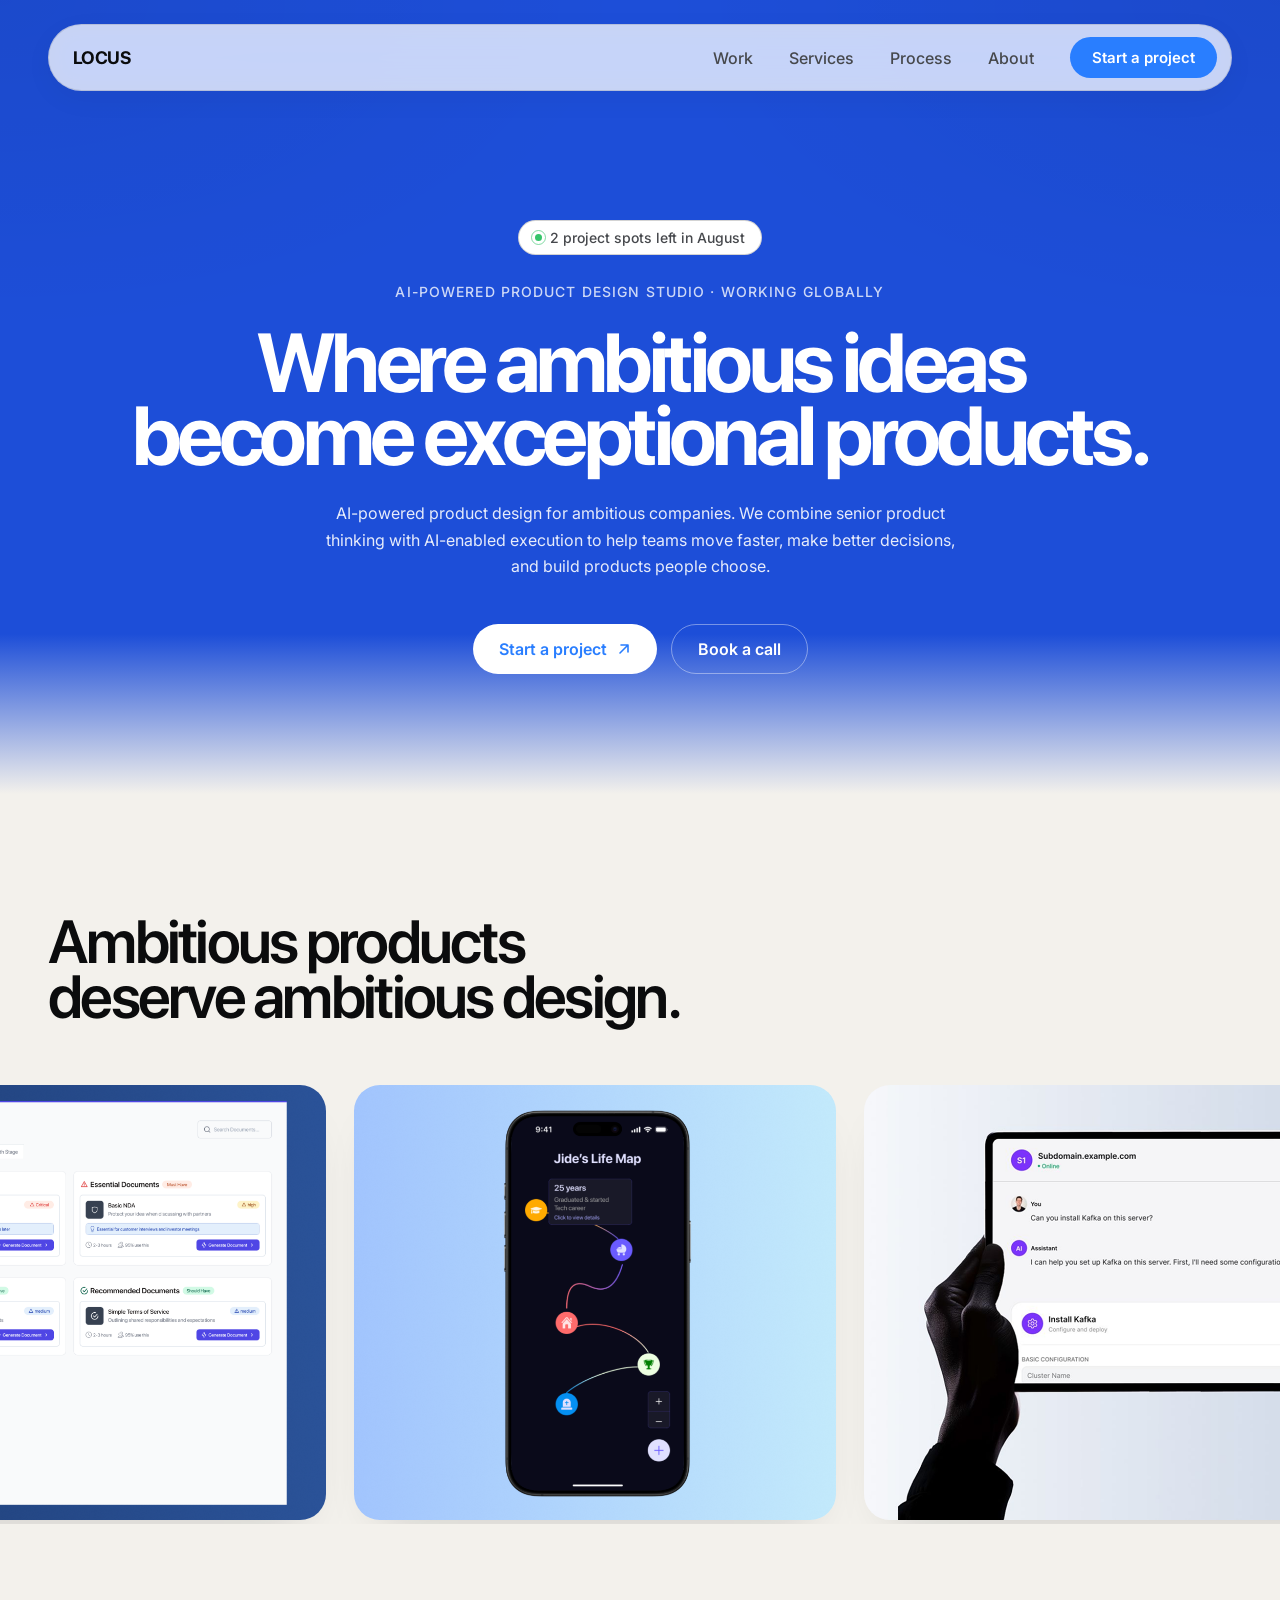
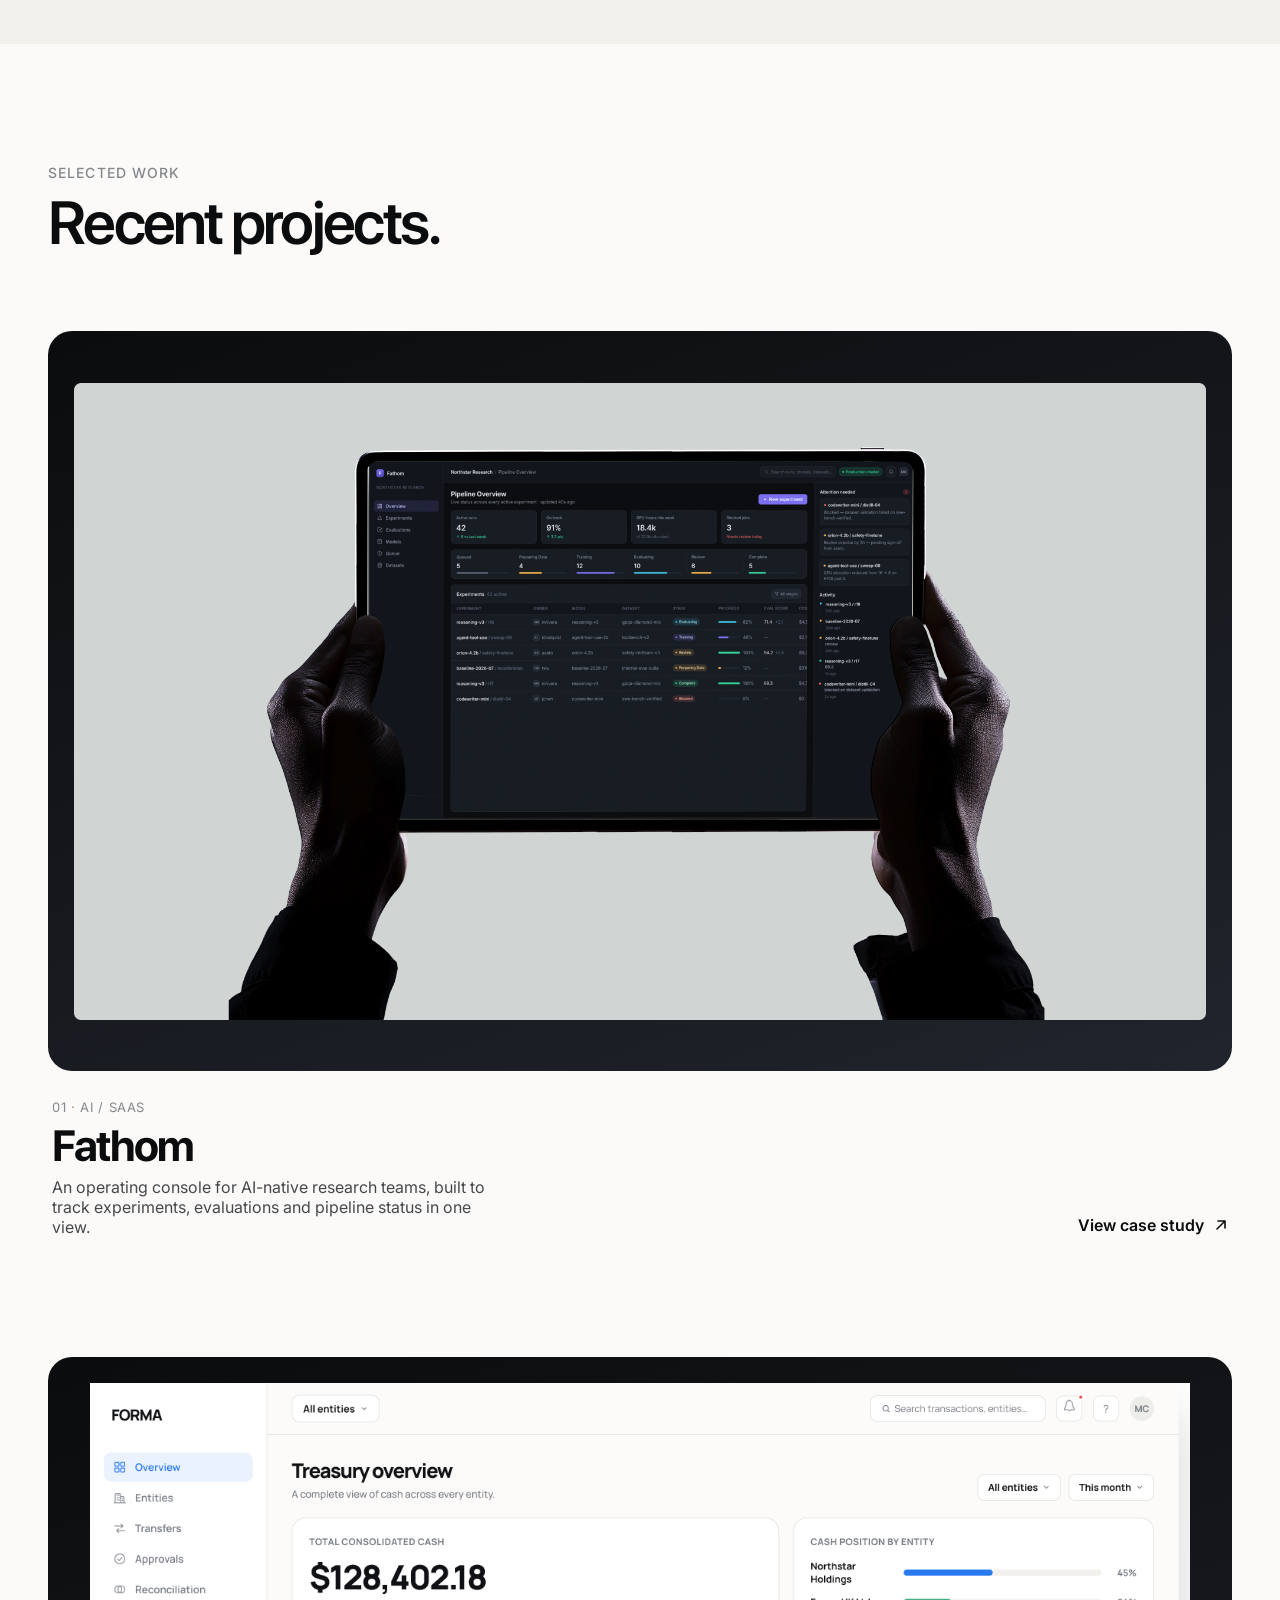
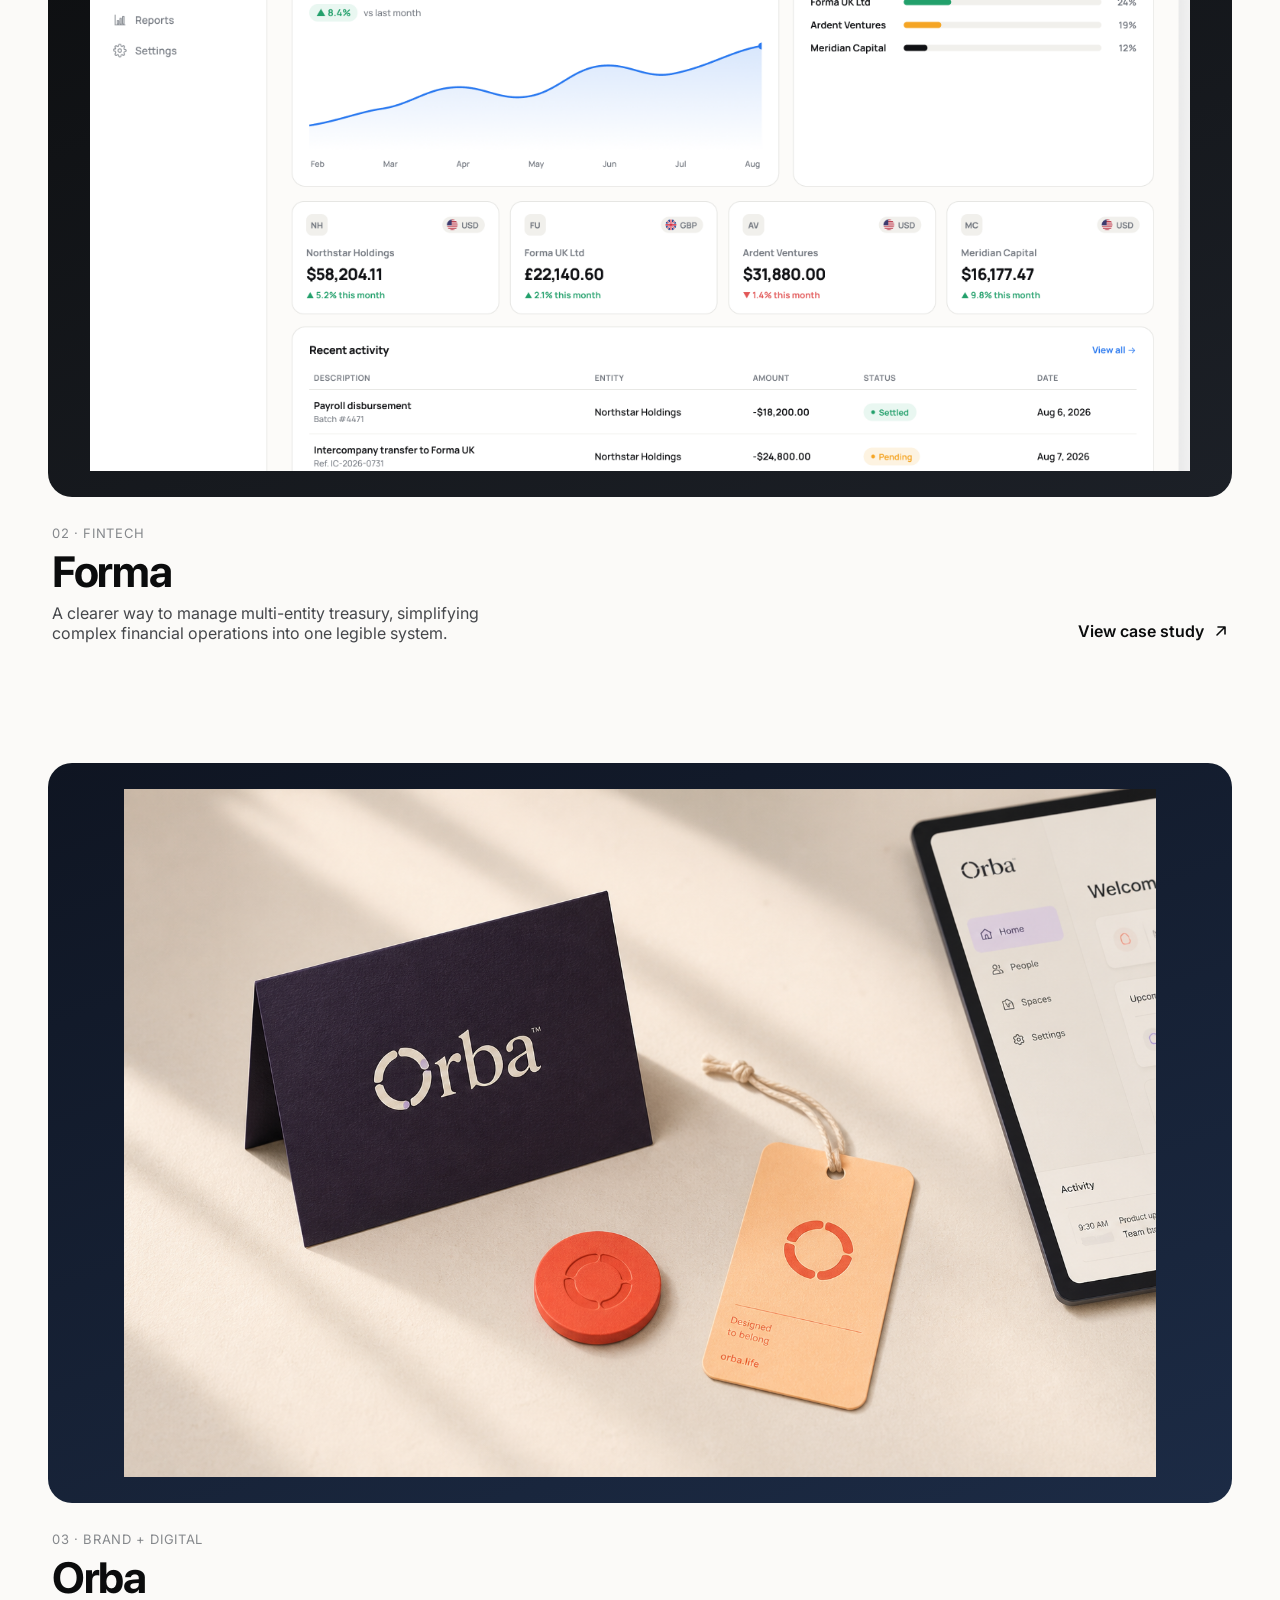
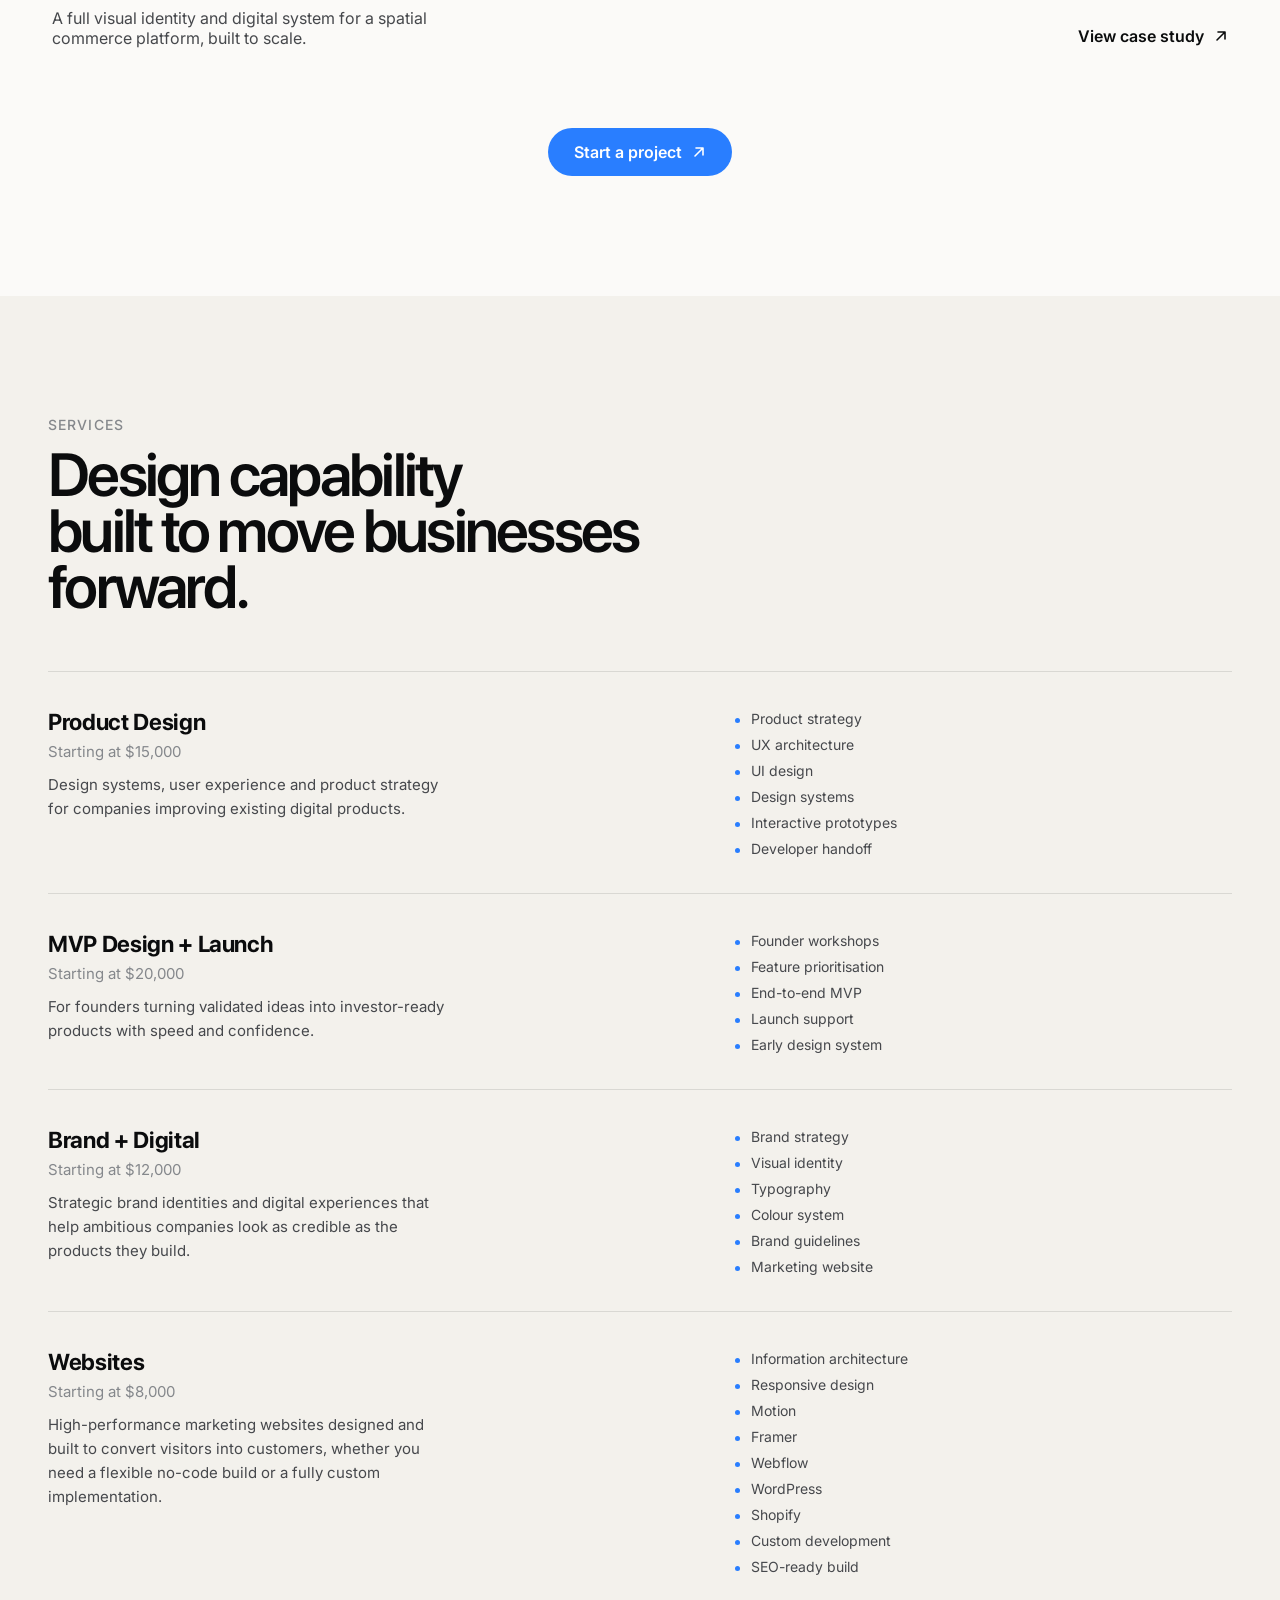
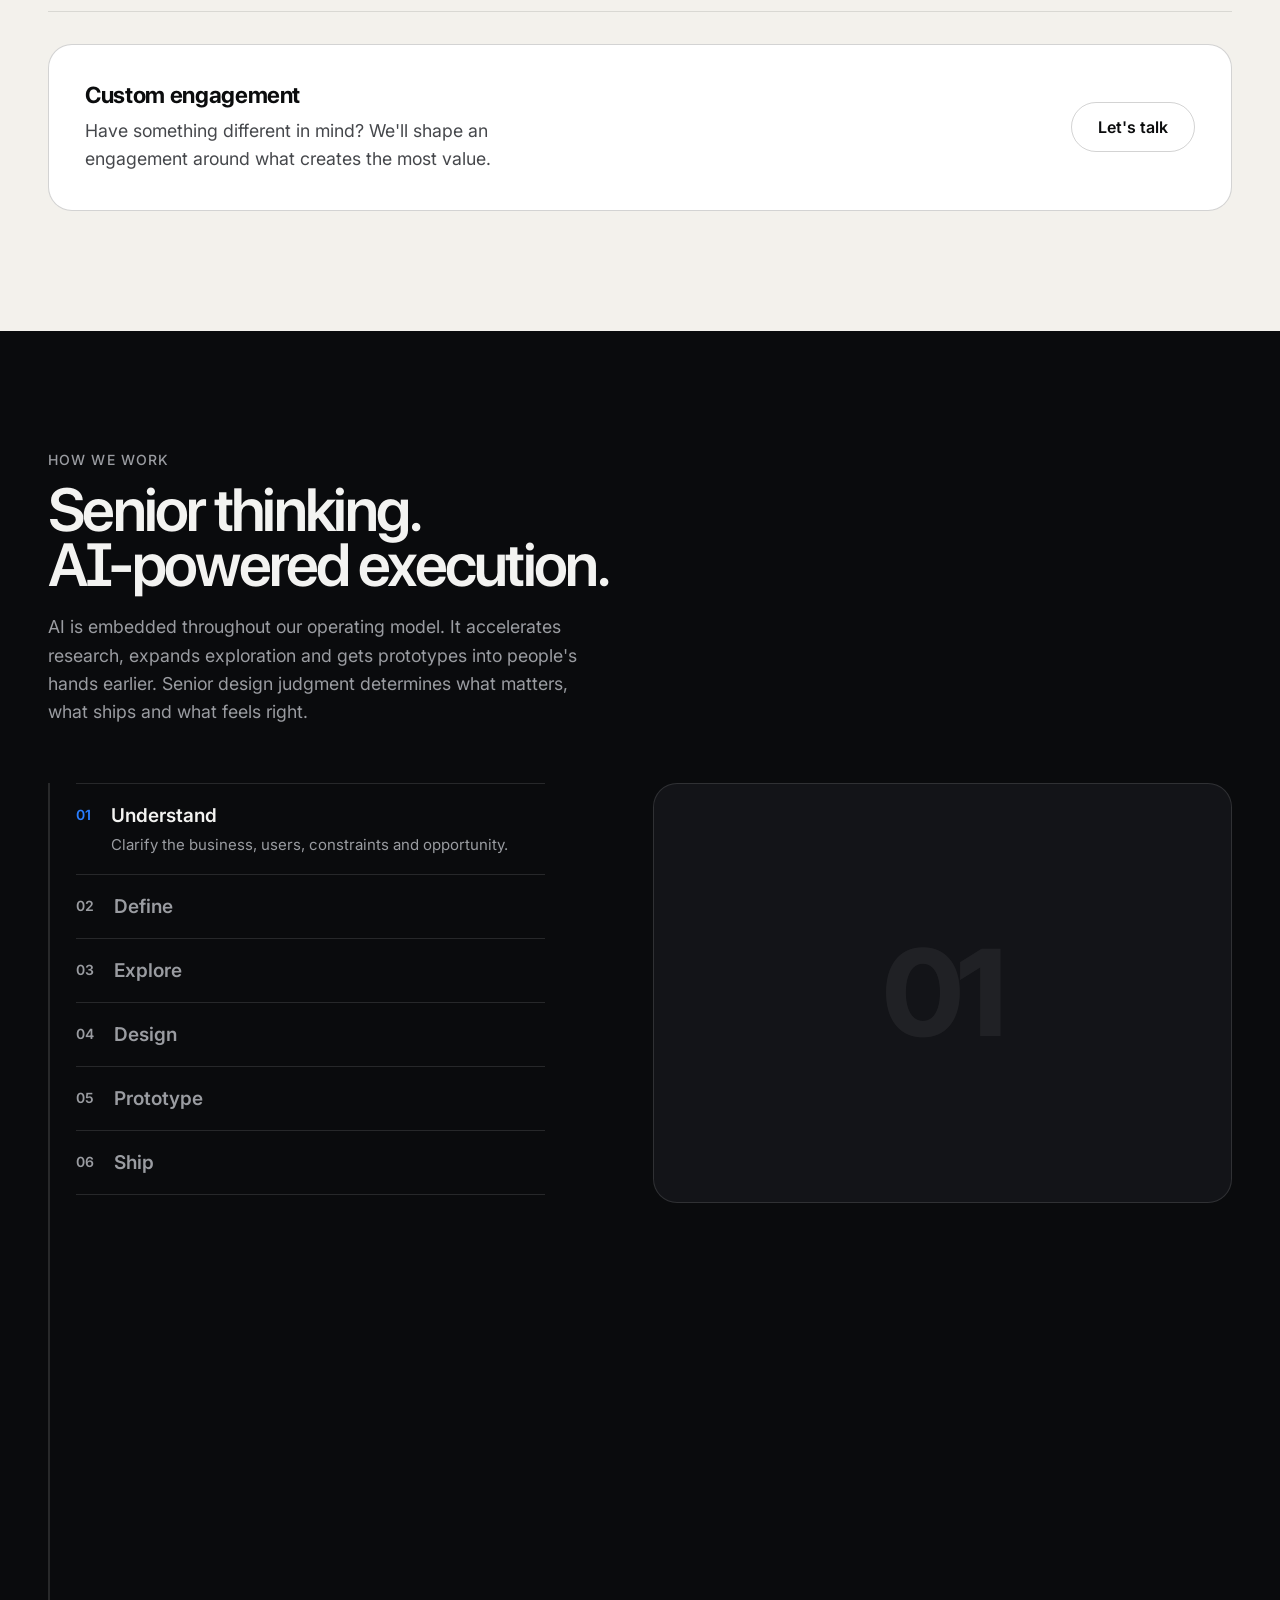
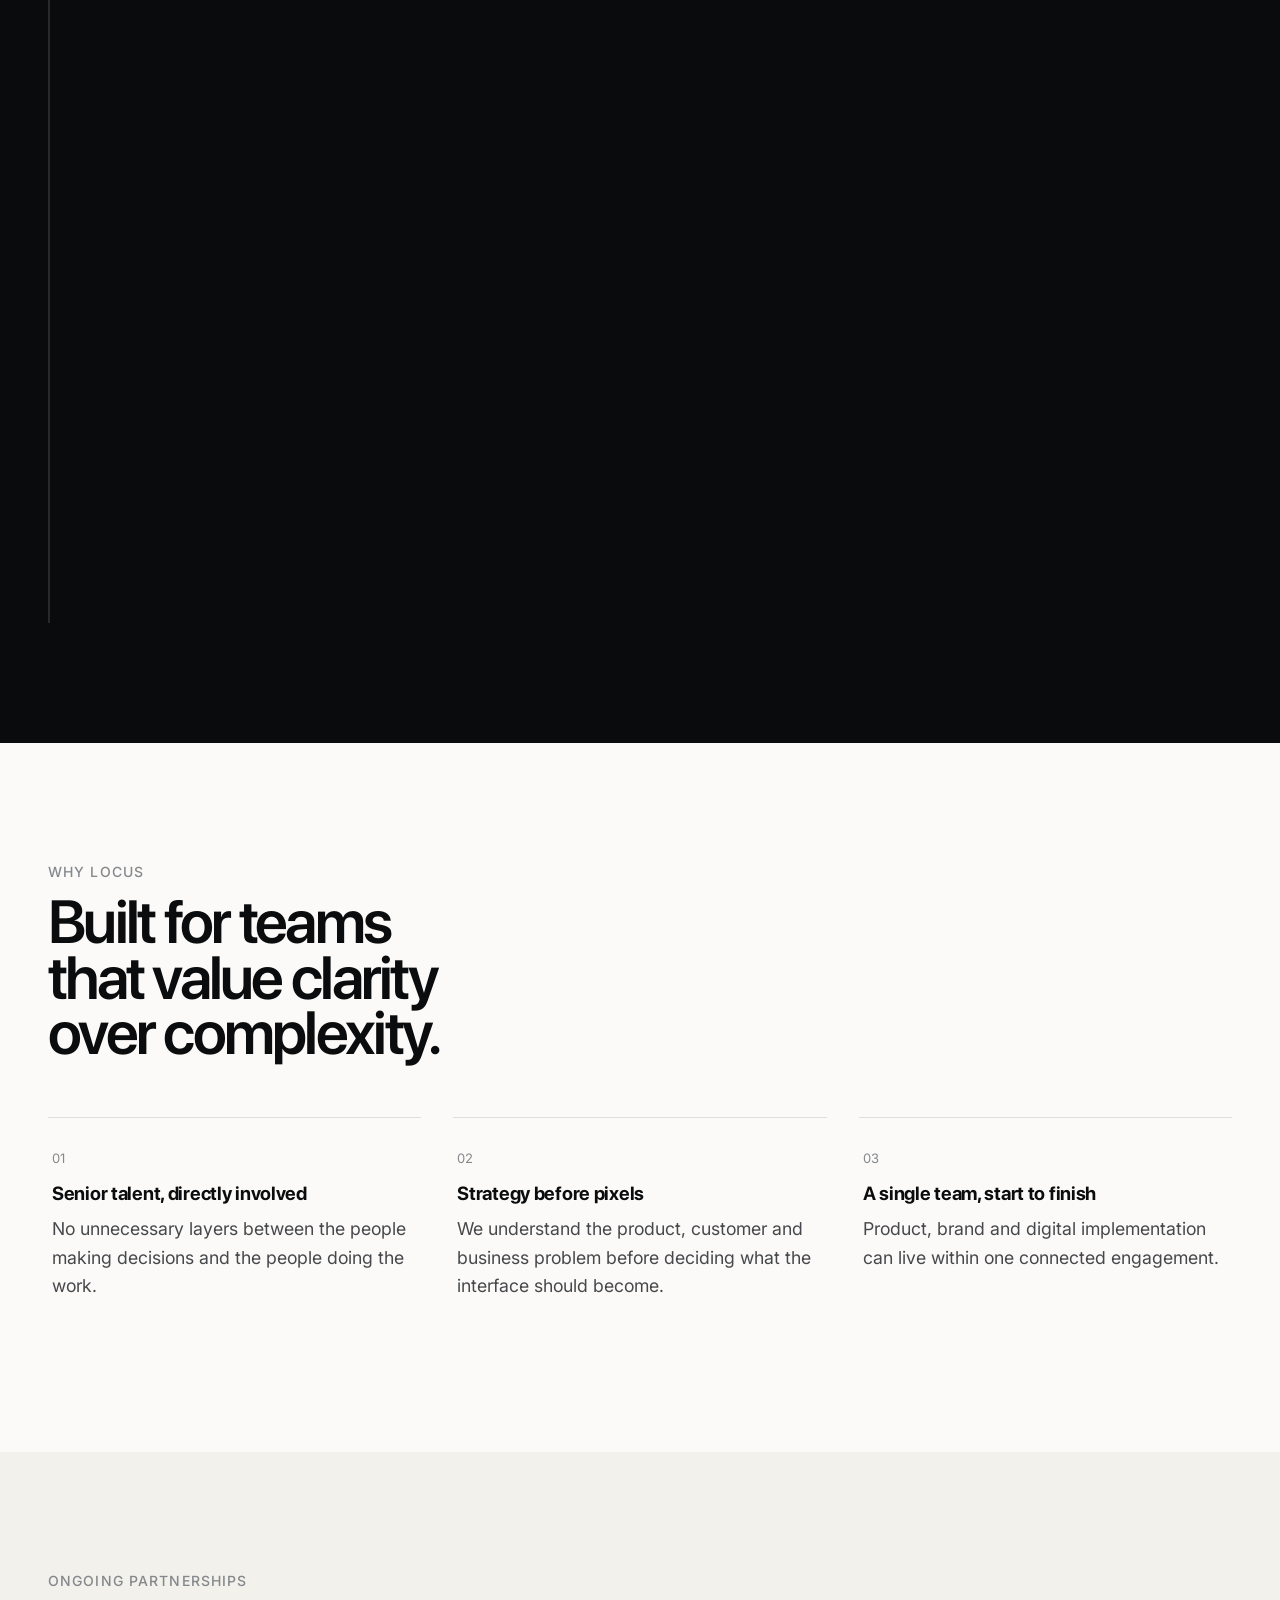
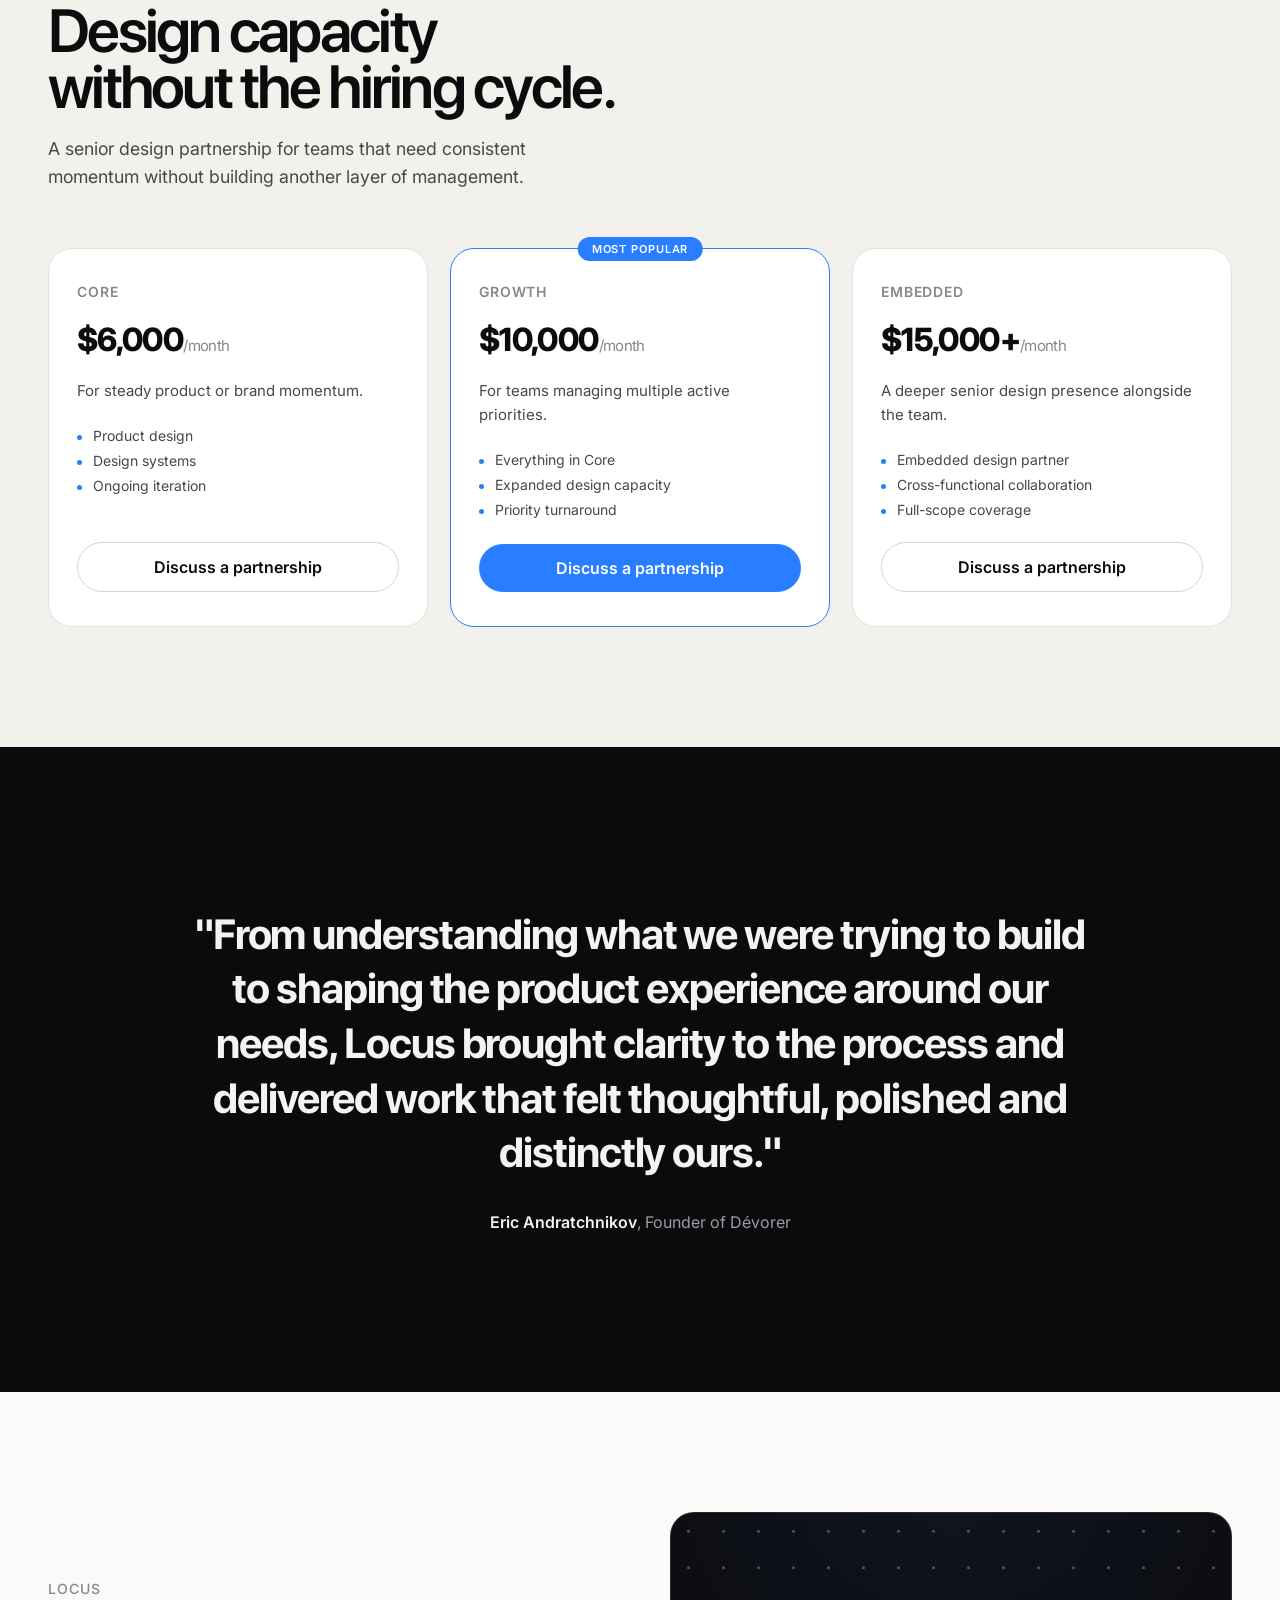
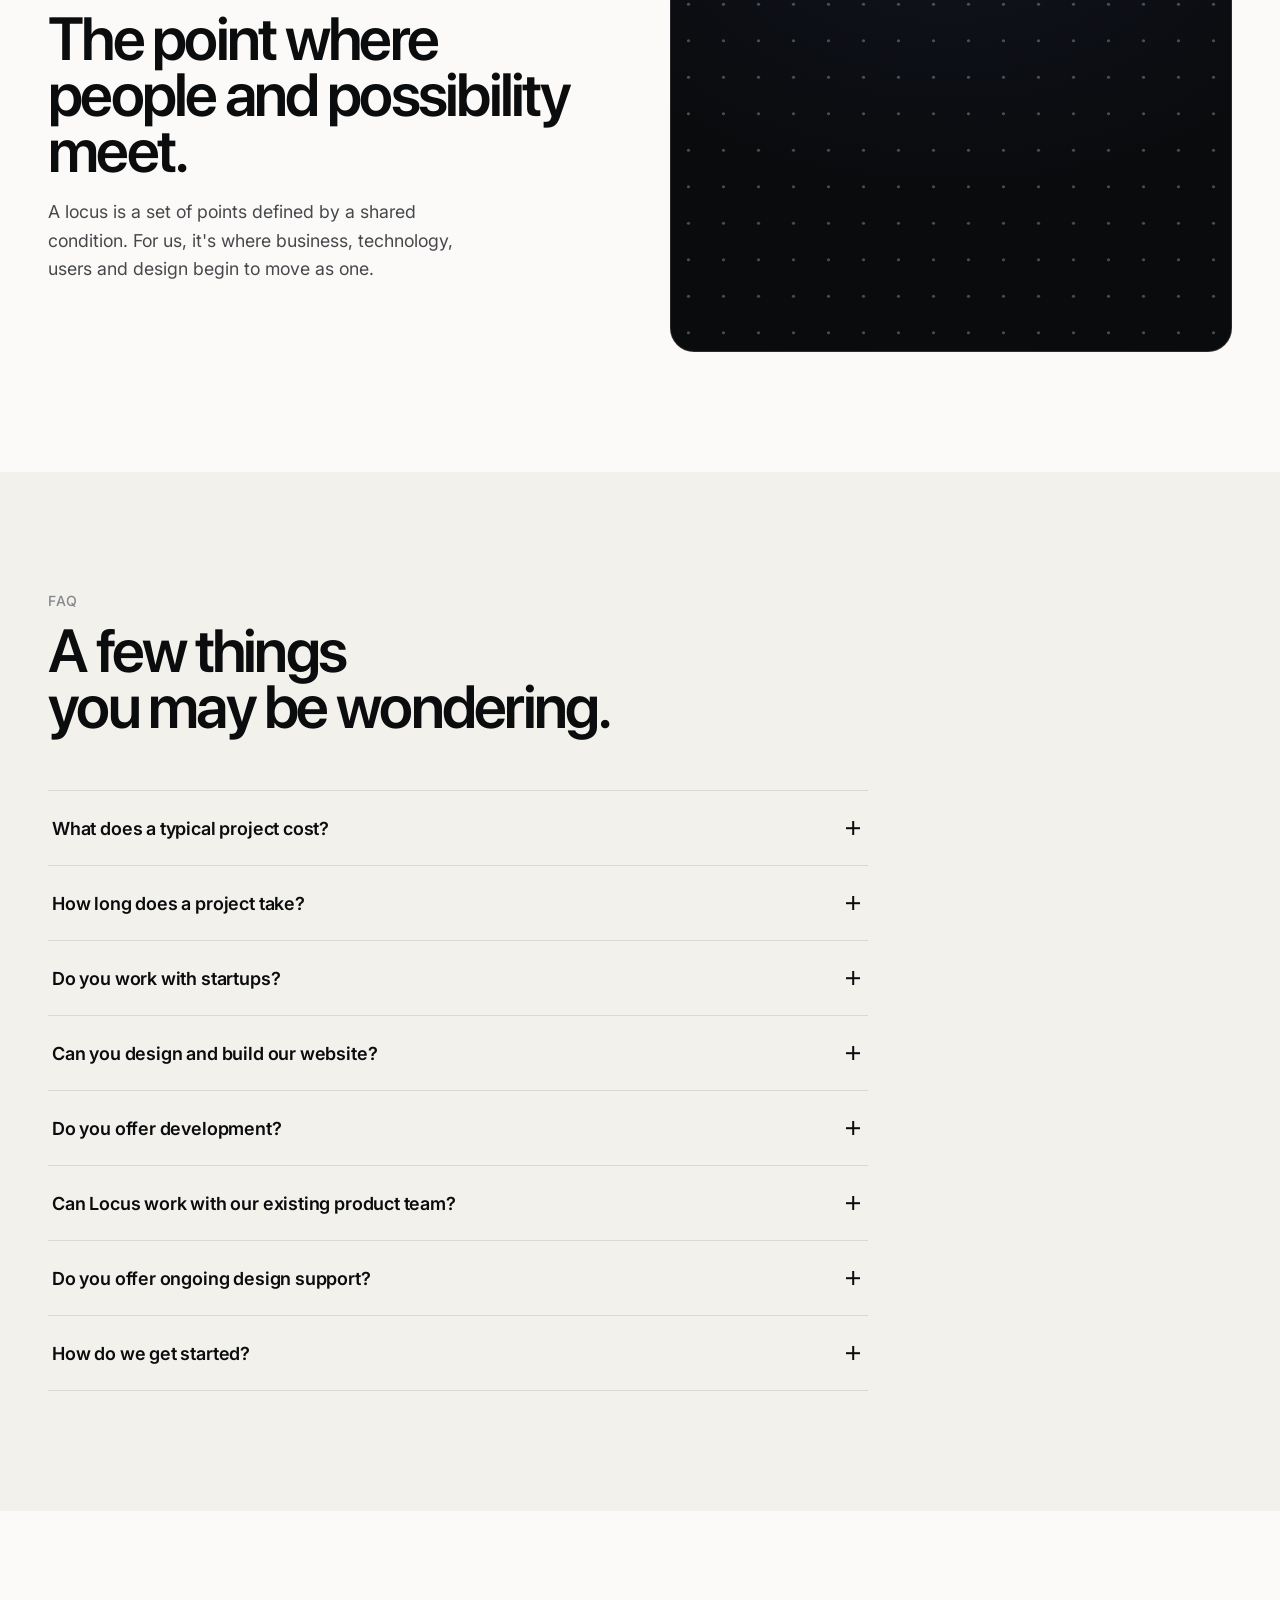
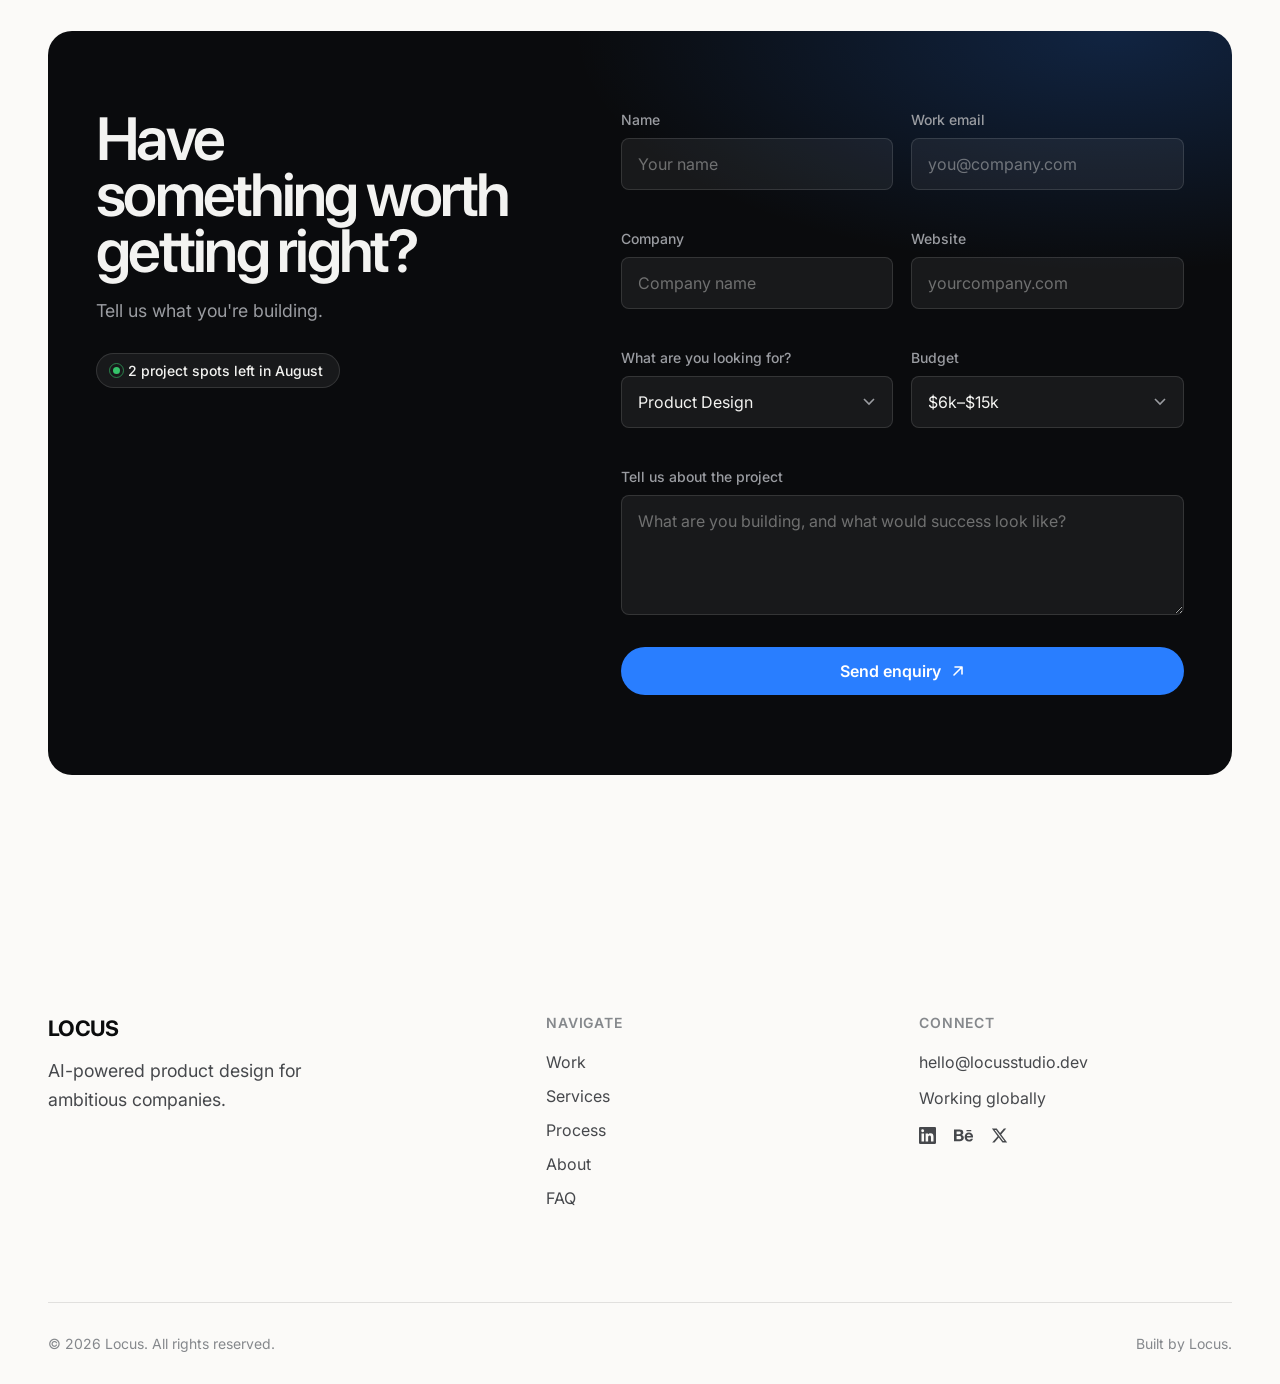
==== index.html @ 37e2080d "Add Google tag and Vercel Speed Insights" ====
<!DOCTYPE html>
<html lang="en">
<head>
<meta charset="UTF-8">
<meta name="viewport" content="width=device-width, initial-scale=1.0">
<title>Locus | AI-Powered Product Design Studio</title>
<meta name="description" content="Locus is an AI-powered product design studio helping ambitious companies turn ideas into products, brands and digital experiences built to move.">
<link rel="icon" type="image/png" href="/assets/images/Favicon/Favicon.png">
<link rel="preconnect" href="https://fonts.googleapis.com">
<link rel="preconnect" href="https://fonts.gstatic.com" crossorigin>
<link href="https://fonts.googleapis.com/css2?family=Inter:opsz,wght@14..32,400;14..32,500;14..32,600;14..32,700;14..32,800&display=swap" rel="stylesheet">
<link rel="stylesheet" href="assets/css/base.css">
<link rel="stylesheet" href="assets/css/home.css">
<!-- Google tag (gtag.js) - Google Ads -->
<script async src="https://www.googletagmanager.com/gtag/js?id=AW-18392097021"></script>
<script>
  window.dataLayer = window.dataLayer || [];
  function gtag(){dataLayer.push(arguments);}
  gtag('js', new Date());

  gtag('config', 'AW-18392097021');
</script>
</head>
<body>
  <!-- Vercel Speed Insights -->
<script>
  window.si = window.si || function () {
    (window.siq = window.siq || []).push(arguments);
  };
</script>
<script defer src="/_vercel/speed-insights/script.js"></script>

<!-- ================= NAV ================= -->
<div class="nav-wrap">
  <nav class="nav-shell">
    <a href="#top" class="nav-logo">LOCUS</a>
    <div class="nav-links">
      <a class="nav-link" href="#work">Work</a>
      <a class="nav-link" href="#services">Services</a>
      <a class="nav-link" href="#process">Process</a>
      <a class="nav-link" href="#why">About</a>
      <a class="btn btn-primary nav-cta" href="#contact">Start a project</a>
      <button class="nav-mobile-toggle" id="navToggle" type="button" aria-label="Open menu" aria-expanded="false" aria-controls="navMobileMenu">
        <span></span><span></span><span></span>
      </button>
    </div>
  </nav>
  <div class="nav-mobile-menu" id="navMobileMenu">
    <a class="nav-mobile-link" href="#work">Work</a>
    <a class="nav-mobile-link" href="#services">Services</a>
    <a class="nav-mobile-link" href="#process">Process</a>
    <a class="nav-mobile-link" href="#why">About</a>
  </div>
</div>

<main id="top">

<!-- ================= HERO ================= -->
<section class="hero">
  <div class="container hero-grid">
    <div class="availability-pill reveal">
      <span class="pulse-dot"></span>
      <span id="availabilityText">2 project spots left in August</span>
    </div>
    <div class="eyebrow hero-eyebrow reveal">AI-powered product design studio · Working globally</div>
    <h1 class="h1 hero-headline reveal">Where ambitious ideas <br>become exceptional products.</h1>
    <p class="hero-body reveal">AI-powered product design for ambitious companies. We combine senior product thinking with AI-enabled execution to help teams move faster, make better decisions, and build products people choose.</p>
    <div class="hero-ctas reveal">
      <a href="#contact" class="btn btn-primary">Start a project
        <svg width="14" height="14" viewBox="0 0 14 14" fill="none"><path d="M3 11L11 3M11 3H4M11 3V10" stroke="currentColor" stroke-width="1.6" stroke-linecap="round" stroke-linejoin="round"/></svg>
      </a>
      <a href="https://cal.com/locusstudio/intro-call" class="btn btn-secondary">Book a call</a>
    </div>
  </div>
</section>

<!-- ================= CAPABILITY GALLERY ================= -->
<section class="gallery-section">
  <div class="container">
    <div class="section-head reveal">
      <h2 class="h2">Ambitious products<br>deserve ambitious design.</h2>
    </div>
  </div>
  <div class="gallery-track-wrap">
    <div class="gallery-track" id="galleryTrack">
      <div class="gallery-card"><img src="assets/images/Showcase/Thunmbnail 1.png" alt="Locus product design showcase" loading="lazy"></div>
      <div class="gallery-card"><img src="assets/images/Showcase/Thumbnail 2.png" alt="Locus product design showcase" loading="lazy"></div>
      <div class="gallery-card"><img src="assets/images/Showcase/Thumbnail 3.png" alt="Locus product design showcase" loading="lazy"></div>
      <div class="gallery-card"><img src="assets/images/Showcase/Thumbnail 4.png" alt="Locus product design showcase" loading="lazy"></div>
      <div class="gallery-card"><img src="assets/images/Showcase/Thumbnail 5.png" alt="Locus product design showcase" loading="lazy"></div>
      <div class="gallery-card"><img src="assets/images/Showcase/Thumbnail 6.png" alt="Locus product design showcase" loading="lazy"></div>
      <div class="gallery-card"><img src="assets/images/Showcase/Thumbnail 7.png" alt="Locus product design showcase" loading="lazy"></div>
      <div class="gallery-card"><img src="assets/images/Showcase/Thumbnail 8.png" alt="Locus product design showcase" loading="lazy"></div>
      <div class="gallery-card"><img src="assets/images/Showcase/Thumbnail 9.png" alt="Locus product design showcase" loading="lazy"></div>
      <div class="gallery-card"><img src="assets/images/Showcase/Thumbnail 10.png" alt="Locus product design showcase" loading="lazy"></div>
    </div>
  </div>
</section>

<!-- ================= SELECTED WORK ================= -->
<section class="work-section" id="work">
  <div class="container">
    <div class="section-head reveal">
      <div class="eyebrow" style="margin-bottom:14px;">Selected work</div>
      <h2 class="h2">Recent projects.</h2>
    </div>

    <div class="work-list">

      <div class="work-feature reveal" id="work-fathom">
        <a href="/fathom" class="work-feature-link" aria-label="View Fathom case study">
          <div class="work-feature-thumb media-frame thumb-analytics">
            <div class="thumb-inner" style="width:100%;height:100%;">
              <img class="case-media" src="assets/images/Fathom/Fathom%20Thumbnail.png" alt="Fathom operating console" loading="lazy" decoding="async">
            </div>
          </div>
          <div class="work-feature-info">
            <div>
              <div class="cat">01 · AI / SaaS</div>
              <div class="title">Fathom</div>
              <div class="desc">An operating console for AI-native research teams, built to track experiments, evaluations and pipeline status in one view.</div>
            </div>
            <span class="view-case">View case study
              <svg width="14" height="14" viewBox="0 0 14 14" fill="none"><path d="M3 11L11 3M11 3H4M11 3V10" stroke="currentColor" stroke-width="1.6" stroke-linecap="round" stroke-linejoin="round"/></svg>
            </span>
          </div>
        </a>
      </div>

      <div class="work-feature reveal" id="work-forma">
        <a href="/forma" class="work-feature-link" aria-label="View Forma case study">
          <div class="work-feature-thumb media-frame thumb-fintech">
            <div class="thumb-inner" style="width:100%;height:100%;">
              <img class="case-media" src="assets/images/Forma/Consolidated%20balance%20view.png" alt="Forma consolidated treasury overview" loading="lazy" decoding="async">
            </div>
          </div>
          <div class="work-feature-info">
            <div>
              <div class="cat">02 · Fintech</div>
              <div class="title">Forma</div>
              <div class="desc">A clearer way to manage multi-entity treasury, simplifying complex financial operations into one legible system.</div>
            </div>
            <span class="view-case">View case study
              <svg width="14" height="14" viewBox="0 0 14 14" fill="none"><path d="M3 11L11 3M11 3H4M11 3V10" stroke="currentColor" stroke-width="1.6" stroke-linecap="round" stroke-linejoin="round"/></svg>
            </span>
          </div>
        </a>
      </div>

      <div class="work-feature reveal" id="work-orba">
        <a href="/orba" class="work-feature-link" aria-label="View Orba case study">
          <div class="work-feature-thumb media-frame thumb-brand">
            <div class="thumb-inner" style="width:100%;height:100%;">
              <img class="case-media" src="assets/images/Orba/orba-02-identity-system.png" alt="Orba identity system applied across printed collateral and product UI" loading="lazy" decoding="async">
            </div>
          </div>
          <div class="work-feature-info">
            <div>
              <div class="cat">03 · Brand + Digital</div>
              <div class="title">Orba</div>
              <div class="desc">A full visual identity and digital system for a spatial commerce platform, built to scale.</div>
            </div>
            <span class="view-case">View case study
              <svg width="14" height="14" viewBox="0 0 14 14" fill="none"><path d="M3 11L11 3M11 3H4M11 3V10" stroke="currentColor" stroke-width="1.6" stroke-linecap="round" stroke-linejoin="round"/></svg>
            </span>
          </div>
        </a>
      </div>

      <!-- RELAY — temporarily hidden until the Relay visuals are ready.
           To restore: delete this comment wrapper (this line and the
           closing one below) and re-add the "04 · B2B SaaS" numbering /
           next-project link on work-orba.html if the sequence changes.
      <div class="work-feature reveal" id="work-relay">
        <a href="/relay" class="work-feature-link" aria-label="View Relay case study">
          <div class="work-feature-thumb media-frame thumb-enterprise">
            <div class="thumb-inner" style="position:absolute;inset:8%;display:flex;flex-direction:column;gap:16px;max-width:360px;">
              <div class="mock-card light" style="padding:20px;"><div class="mock-line light short"></div><div class="mock-line light" style="width:85%"></div><div class="mock-line light" style="width:68%"></div></div>
              <div class="mock-card light" style="padding:20px;"><div class="mock-line light" style="width:50%"></div><div class="mock-line light" style="width:30%"></div></div>
            </div>
          </div>
          <div class="work-feature-info">
            <div>
              <div class="cat">04 · B2B SaaS</div>
              <div class="title">Relay</div>
              <div class="desc">Workflow automation for distributed operations teams, designed to remove friction from cross-team handoffs.</div>
            </div>
            <span class="view-case">View case study
              <svg width="14" height="14" viewBox="0 0 14 14" fill="none"><path d="M3 11L11 3M11 3H4M11 3V10" stroke="currentColor" stroke-width="1.6" stroke-linecap="round" stroke-linejoin="round"/></svg>
            </span>
          </div>
        </a>
      </div>
      -->

    </div>

    <div class="work-cta-row reveal">
      <a href="#contact" class="btn btn-primary">Start a project
        <svg width="14" height="14" viewBox="0 0 14 14" fill="none"><path d="M3 11L11 3M11 3H4M11 3V10" stroke="currentColor" stroke-width="1.6" stroke-linecap="round" stroke-linejoin="round"/></svg>
      </a>
    </div>
  </div>
</section>

<!-- ================= SERVICES ================= -->
<section class="services-section" id="services">
  <div class="container">
    <div class="section-head reveal">
      <div class="eyebrow" style="margin-bottom:14px;">Services</div>
      <h2 class="h2">Design capability<br>built to move businesses forward.</h2>
    </div>

    <div style="margin-top:var(--space-5);">
      <div class="service-row reveal">
        <div class="service-row-main">
          <div class="service-name">Product Design</div>
          <div class="service-price">Starting at $15,000</div>
          <p class="service-positioning">Design systems, user experience and product strategy for companies improving existing digital products.</p>
        </div>
        <div class="service-deliverables">
          <span>Product strategy</span>
          <span>UX architecture</span>
          <span>UI design</span>
          <span>Design systems</span>
          <span>Interactive prototypes</span>
          <span>Developer handoff</span>
        </div>
      </div>
      <div class="service-row reveal">
        <div class="service-row-main">
          <div class="service-name">MVP Design + Launch</div>
          <div class="service-price">Starting at $20,000</div>
          <p class="service-positioning">For founders turning validated ideas into investor-ready products with speed and confidence.</p>
        </div>
        <div class="service-deliverables">
          <span>Founder workshops</span>
          <span>Feature prioritisation</span>
          <span>End-to-end MVP</span>
          <span>Launch support</span>
          <span>Early design system</span>
        </div>
      </div>
      <div class="service-row reveal">
        <div class="service-row-main">
          <div class="service-name">Brand + Digital</div>
          <div class="service-price">Starting at $12,000</div>
          <p class="service-positioning">Strategic brand identities and digital experiences that help ambitious companies look as credible as the products they build.</p>
        </div>
        <div class="service-deliverables">
          <span>Brand strategy</span>
          <span>Visual identity</span>
          <span>Typography</span>
          <span>Colour system</span>
          <span>Brand guidelines</span>
          <span>Marketing website</span>
        </div>
      </div>
      <div class="service-row reveal">
        <div class="service-row-main">
          <div class="service-name">Websites</div>
          <div class="service-price">Starting at $8,000</div>
          <p class="service-positioning">High-performance marketing websites designed and built to convert visitors into customers, whether you need a flexible no-code build or a fully custom implementation.</p>
        </div>
        <div class="service-deliverables">
          <span>Information architecture</span>
          <span>Responsive design</span>
          <span>Motion</span>
          <span>Framer</span>
          <span>Webflow</span>
          <span>WordPress</span>
          <span>Shopify</span>
          <span>Custom development</span>
          <span>SEO-ready build</span>
        </div>
      </div>
    </div>

    <div class="custom-engagement reveal">
      <div>
        <div class="service-name" style="margin-bottom:8px;">Custom engagement</div>
        <p>Have something different in mind? We'll shape an engagement around what creates the most value.</p>
      </div>
      <a href="https://cal.com/locusstudio/intro-call" class="btn btn-secondary">Let's talk</a>
    </div>
  </div>
</section>

<!-- ================= PROCESS ================= -->
<section class="process-section" id="process">
  <div class="container">
    <div class="section-head reveal">
      <div class="eyebrow" style="margin-bottom:14px;">How we work</div>
      <h2 class="h2">Senior thinking.<br>AI-powered execution.</h2>
      <p style="margin-top:20px;max-width:560px;">AI is embedded throughout our operating model. It accelerates research, expands exploration and gets prototypes into people's hands earlier. Senior design judgment determines what matters, what ships and what feels right.</p>
    </div>

    <div class="process-inner">
      <div class="process-track">
        <div class="process-progress-rail"></div>
        <div class="process-progress-fill" id="processFill"></div>
        <div class="process-list" id="processList" style="padding-left:28px;">
          <div class="process-item active" data-stage="0">
            <div class="process-num">01</div>
            <div><div class="process-title">Understand</div><div class="process-desc">Clarify the business, users, constraints and opportunity.</div></div>
          </div>
          <div class="process-item" data-stage="1">
            <div class="process-num">02</div>
            <div><div class="process-title">Define</div><div class="process-desc">Turn complexity into a focused product and design direction.</div></div>
          </div>
          <div class="process-item" data-stage="2">
            <div class="process-num">03</div>
            <div><div class="process-title">Explore</div><div class="process-desc">Use senior judgment and AI-assisted exploration to test more viable directions faster.</div></div>
          </div>
          <div class="process-item" data-stage="3">
            <div class="process-num">04</div>
            <div><div class="process-title">Design</div><div class="process-desc">Build the product, interface and visual system with production-level precision.</div></div>
          </div>
          <div class="process-item" data-stage="4">
            <div class="process-num">05</div>
            <div><div class="process-title">Prototype</div><div class="process-desc">Put realistic experiences into people's hands early enough to learn and improve.</div></div>
          </div>
          <div class="process-item" data-stage="5">
            <div class="process-num">06</div>
            <div><div class="process-title">Ship</div><div class="process-desc">Prepare implementation-ready systems and stay close through delivery.</div></div>
          </div>
        </div>
      </div>
      <div class="process-visual-stack">
        <div class="process-visual"><div class="stage-num" id="processStageNum">01</div></div>
      </div>
    </div>
  </div>
</section>

<!-- ================= WHY LOCUS ================= -->
<section class="why-section" id="why">
  <div class="container">
    <div class="section-head reveal">
      <div class="eyebrow" style="margin-bottom:14px;">Why Locus</div>
      <h2 class="h2">Built for teams<br>that value clarity<br>over complexity.</h2>
    </div>
    <div class="why-grid">
      <div class="why-card reveal">
        <div class="why-num">01</div>
        <div class="why-title">Senior talent, directly involved</div>
        <p>No unnecessary layers between the people making decisions and the people doing the work.</p>
      </div>
      <div class="why-card reveal">
        <div class="why-num">02</div>
        <div class="why-title">Strategy before pixels</div>
        <p>We understand the product, customer and business problem before deciding what the interface should become.</p>
      </div>
      <div class="why-card reveal">
        <div class="why-num">03</div>
        <div class="why-title">A single team, start to finish</div>
        <p>Product, brand and digital implementation can live within one connected engagement.</p>
      </div>
    </div>
  </div>
</section>

<!-- ================= RETAINERS ================= -->
<section class="retainer-section">
  <div class="container">
    <div class="section-head reveal">
      <div class="eyebrow" style="margin-bottom:14px;">Ongoing partnerships</div>
      <h2 class="h2">Design capacity<br>without the hiring cycle.</h2>
      <p style="margin-top:20px;max-width:520px;">A senior design partnership for teams that need consistent momentum without building another layer of management.</p>
    </div>

    <div class="pricing-grid">
      <div class="pricing-card reveal">
        <div class="pricing-tier">Core</div>
        <div class="pricing-amount">$6,000<span>/month</span></div>
        <p class="pricing-desc">For steady product or brand momentum.</p>
        <div class="pricing-includes"><span>Product design</span><span>Design systems</span><span>Ongoing iteration</span></div>
        <a href="#contact" class="btn btn-secondary">Discuss a partnership</a>
      </div>
      <div class="pricing-card featured reveal">
        <span class="pricing-badge">Most Popular</span>
        <div class="pricing-tier">Growth</div>
        <div class="pricing-amount">$10,000<span>/month</span></div>
        <p class="pricing-desc">For teams managing multiple active priorities.</p>
        <div class="pricing-includes"><span>Everything in Core</span><span>Expanded design capacity</span><span>Priority turnaround</span></div>
        <a href="#contact" class="btn btn-primary">Discuss a partnership</a>
      </div>
      <div class="pricing-card reveal">
        <div class="pricing-tier">Embedded</div>
        <div class="pricing-amount">$15,000+<span>/month</span></div>
        <p class="pricing-desc">A deeper senior design presence alongside the team.</p>
        <div class="pricing-includes"><span>Embedded design partner</span><span>Cross-functional collaboration</span><span>Full-scope coverage</span></div>
        <a href="#contact" class="btn btn-secondary">Discuss a partnership</a>
      </div>
    </div>
  </div>
</section>

<!-- ================= TESTIMONIAL ================= -->
<section class="testimonial-section">
  <div class="container">
    <div class="testimonial-quote reveal">"From understanding what we were trying to build to shaping the product experience around our needs, Locus brought clarity to the process and delivered work that felt thoughtful, polished and distinctly ours."</div>
    <div class="testimonial-attr reveal"><strong>Eric Andratchnikov</strong>, Founder of Dévorer</div>
  </div>
</section>

<!-- ================= LOCUS FIELD ================= -->
<section class="field-section">
  <div class="container field-grid">
    <div class="reveal">
      <div class="eyebrow" style="margin-bottom:14px;">Locus</div>
      <h2 class="h2">The point where<br>people and possibility meet.</h2>
      <p style="margin-top:20px;max-width:440px;">A locus is a set of points defined by a shared condition. For us, it's where business, technology, users and design begin to move as one.</p>
    </div>
    <div class="field-canvas-wrap reveal">
      <canvas id="fieldCanvas"></canvas>
    </div>
  </div>
</section>

<!-- ================= FAQ ================= -->
<section class="faq-section">
  <div class="container">
    <div class="section-head reveal">
      <div class="eyebrow" style="margin-bottom:14px;">FAQ</div>
      <h2 class="h2">A few things<br>you may be wondering.</h2>
    </div>

    <div class="faq-list" id="faqList">
      <div class="faq-item reveal">
        <button class="faq-q" aria-expanded="false">What does a typical project cost?<span class="faq-icon"></span></button>
        <div class="faq-a"><p>Website engagements typically begin around our website pricing tier, while product engagements begin at the Product Design tier. Every scope is different, so we're also happy to shape a custom engagement around what your project actually needs.</p></div>
      </div>
      <div class="faq-item reveal">
        <button class="faq-q" aria-expanded="false">How long does a project take?<span class="faq-icon"></span></button>
        <div class="faq-a"><p>Focused engagements usually run two to twelve weeks, depending on scope. Speed is part of the value we bring. We structure the work around clear decisions and momentum, not unnecessary process.</p></div>
      </div>
      <div class="faq-item reveal">
        <button class="faq-q" aria-expanded="false">Do you work with startups?<span class="faq-icon"></span></button>
        <div class="faq-a"><p>Yes. We work extensively with ambitious startups, funded companies and growing businesses that need senior design thinking and fast execution without building a large internal team first.</p></div>
      </div>
      <div class="faq-item reveal">
        <button class="faq-q" aria-expanded="false">Can you design and build our website?<span class="faq-icon"></span></button>
        <div class="faq-a"><p>Yes. Locus handles strategy, UX, visual design and implementation end to end, working across Webflow, Framer, WordPress, Shopify, or custom implementations depending on what the project calls for.</p></div>
      </div>
      <div class="faq-item reveal">
        <button class="faq-q" aria-expanded="false">Do you offer development?<span class="faq-icon"></span></button>
        <div class="faq-a"><p>Locus focuses on design and design-led implementation. For products requiring deeper engineering, we collaborate closely with trusted development partners to carry the work through production.</p></div>
      </div>
      <div class="faq-item reveal">
        <button class="faq-q" aria-expanded="false">Can Locus work with our existing product team?<span class="faq-icon"></span></button>
        <div class="faq-a"><p>Yes. We work alongside founders, product managers, engineers and internal designers, adding senior design capacity exactly where it's needed without disrupting how your team already works.</p></div>
      </div>
      <div class="faq-item reveal">
        <button class="faq-q" aria-expanded="false">Do you offer ongoing design support?<span class="faq-icon"></span></button>
        <div class="faq-a"><p>Yes, through our ongoing partnership retainers: steady design capacity for teams that need consistent momentum and continuous product evolution.</p></div>
      </div>
      <div class="faq-item reveal">
        <button class="faq-q" aria-expanded="false">How do we get started?<span class="faq-icon"></span></button>
        <div class="faq-a"><p>Discovery call → Proposal → Kickoff → Design → Launch</p></div>
      </div>
    </div>
  </div>
</section>

<!-- ================= CONTACT ================= -->
<section class="contact-section" id="contact">
  <div class="container">
    <div class="contact-panel reveal">
      <div class="contact-grid">
        <div>
          <h2 class="h2 contact-heading"><span>Have</span> <span>something worth</span> <span>getting right?</span></h2>
          <p style="margin-top:18px;">Tell us what you're building.</p>
          <div class="availability-pill" style="margin-top:28px;background:rgba(255,255,255,0.06);border-color:var(--dark-border);color:var(--dark-text);">
            <span class="pulse-dot"></span>
            <span id="availabilityTextDark">2 project spots left in August</span>
          </div>
        </div>

        <form id="contactForm" onsubmit="return false;">
          <div class="form-row">
            <div class="field"><label for="cf-name">Name</label><input id="cf-name" type="text" placeholder="Your name" required></div>
            <div class="field"><label for="cf-email">Work email</label><input id="cf-email" type="email" placeholder="you@company.com" required></div>
          </div>
          <div class="form-row">
            <div class="field"><label for="cf-company">Company</label><input id="cf-company" type="text" placeholder="Company name"></div>
            <div class="field"><label for="cf-website">Website</label><input id="cf-website" type="text" placeholder="yourcompany.com"></div>
          </div>
          <div class="form-row">
            <div class="field">
              <label for="cf-need">What are you looking for?</label>
              <select id="cf-need">
                <option>Product Design</option>
                <option>MVP Design + Launch</option>
                <option>Brand + Digital</option>
                <option>Website</option>
                <option>Ongoing partnership</option>
                <option>Something else</option>
              </select>
            </div>
            <div class="field">
              <label for="cf-budget">Budget</label>
              <select id="cf-budget">
                <option>$6k–$15k</option>
                <option>$15k–$30k</option>
                <option>$30k–$50k</option>
                <option>$50k+</option>
                <option>Not sure yet</option>
              </select>
            </div>
          </div>
          <div class="field"><label for="cf-project">Tell us about the project</label><textarea id="cf-project" rows="4" placeholder="What are you building, and what would success look like?"></textarea></div>
          <button type="submit" class="btn btn-primary" style="width:100%;justify-content:center;margin-top:8px;">Send enquiry
            <svg width="14" height="14" viewBox="0 0 14 14" fill="none"><path d="M3 11L11 3M11 3H4M11 3V10" stroke="currentColor" stroke-width="1.6" stroke-linecap="round" stroke-linejoin="round"/></svg>
          </button>
          <p class="form-error" id="contactError" role="alert" hidden></p>
        </form>
      </div>
    </div>
  </div>
</section>

</main>

<!-- ================= FOOTER ================= -->
<footer class="site-footer">
  <div class="container">
    <div class="footer-top">
      <div>
        <div class="footer-brand">LOCUS</div>
        <p class="footer-tagline">AI-powered product design for ambitious companies.</p>
      </div>
      <div class="footer-col">
        <h4>Navigate</h4>
        <a href="#work">Work</a>
        <a href="#services">Services</a>
        <a href="#process">Process</a>
        <a href="#why">About</a>
        <a href="#faq">FAQ</a>
      </div>
      <div class="footer-col">
        <h4>Connect</h4>
        <a href="mailto:hello@locusstudio.dev">hello@locusstudio.dev</a>
        <p>Working globally</p>
        <div class="footer-social">
          <a href="https://www.linkedin.com/company/locusstudios/" target="_blank" rel="noopener noreferrer" aria-label="Locus on LinkedIn">
            <svg viewBox="0 0 24 24" aria-hidden="true" focusable="false"><path d="M20.45 20.45h-3.55v-5.57c0-1.33-.03-3.04-1.85-3.04-1.86 0-2.14 1.44-2.14 2.94v5.67H9.35V9h3.42v1.56h.05c.47-.9 1.63-1.85 3.37-1.85 3.6 0 4.27 2.37 4.27 5.46v6.28zM5.34 7.43a2.07 2.07 0 1 1 0-4.13 2.07 2.07 0 0 1 0 4.13zm1.78 13.02H3.55V9h3.57v11.45zM22.22 0H1.77C.79 0 0 .77 0 1.73v20.54C0 23.23.79 24 1.77 24h20.45c.98 0 1.78-.77 1.78-1.73V1.73C24 .77 23.2 0 22.22 0z"/></svg>
          </a>
          <!-- Instagram — hidden until we have the real profile URL. To enable:
               add href="https://www.instagram.com/…" and drop the hidden attribute.
               No href while hidden, so it is never a dead link. -->
          <a hidden data-social="instagram" target="_blank" rel="noopener noreferrer" aria-label="Locus on Instagram">
            <svg viewBox="0 0 448 512" aria-hidden="true" focusable="false"><path d="M224.1 141c-63.6 0-114.9 51.3-114.9 114.9s51.3 114.9 114.9 114.9S339 319.5 339 255.9 287.7 141 224.1 141zm0 189.6c-41.1 0-74.7-33.5-74.7-74.7s33.5-74.7 74.7-74.7 74.7 33.5 74.7 74.7-33.6 74.7-74.7 74.7zm146.4-194.3c0 14.9-12 26.8-26.8 26.8-14.9 0-26.8-12-26.8-26.8s12-26.8 26.8-26.8 26.8 12 26.8 26.8zm76.1 27.2c-1.7-35.9-9.9-67.7-36.2-93.9-26.2-26.2-58-34.4-93.9-36.2-37-2.1-147.9-2.1-184.9 0-35.8 1.7-67.6 9.9-93.9 36.1s-34.4 58-36.2 93.9c-2.1 37-2.1 147.9 0 184.9 1.7 35.9 9.9 67.7 36.2 93.9s58 34.4 93.9 36.2c37 2.1 147.9 2.1 184.9 0 35.9-1.7 67.7-9.9 93.9-36.2 26.2-26.2 34.4-58 36.2-93.9 2.1-37 2.1-147.8 0-184.8zM398.8 388c-7.8 19.6-22.9 34.7-42.6 42.6-29.5 11.7-99.5 9-132.1 9s-102.7 2.6-132.1-9c-19.6-7.8-34.7-22.9-42.6-42.6-11.7-29.5-9-99.5-9-132.1s-2.6-102.7 9-132.1c7.8-19.6 22.9-34.7 42.6-42.6 29.5-11.7 99.5-9 132.1-9s102.7-2.6 132.1 9c19.6 7.8 34.7 22.9 42.6 42.6 11.7 29.5 9 99.5 9 132.1s2.7 102.7-9 132.1z"/></svg>
          </a>
          <a href="https://www.behance.net/locusstudiodev" target="_blank" rel="noopener noreferrer" aria-label="Locus on Behance">
            <svg viewBox="0 0 576 512" aria-hidden="true" focusable="false"><path d="M232 237.2c31.8-15.2 48.4-38.2 48.4-74 0-70.6-52.6-87.8-113.3-87.8H0v354.4h171.8c64.4 0 124.9-30.9 124.9-102.9 0-44.5-21.1-77.4-64.7-89.7zM77.9 135.9H151c28.1 0 53.4 7.9 53.4 40.5 0 30.1-19.7 42.2-47.5 42.2h-79v-82.7zm83.3 233.7H77.9V272h84.9c34.3 0 56 14.3 56 50.6 0 35.8-25.9 47-57.6 47zm358.5-240.7H376V94h143.7v34.9zM576 305.2c0-75.9-44.4-139.2-124.9-139.2-78.2 0-131.3 58.8-131.3 135.8 0 79.9 50.3 134.7 131.3 134.7 61.3 0 101-27.6 120.1-86.3H509c-6.7 21.9-34.3 33.5-55.7 33.5-41.3 0-63-24.2-63-65.3h185.1c.3-4.2.6-8.7.6-13.2zM390.4 274c2.3-33.7 24.7-54.8 58.5-54.8 35.4 0 53.2 20.8 56.2 54.8H390.4z"/></svg>
          </a>
          <a href="https://x.com/Locusstudios" target="_blank" rel="noopener noreferrer" aria-label="Locus on X">
            <svg viewBox="0 0 24 24" aria-hidden="true" focusable="false"><path d="M18.244 2.25h3.308l-7.227 8.26 8.502 11.24H16.17l-5.214-6.817L4.99 21.75H1.68l7.73-8.835L1.254 2.25H8.08l4.713 6.231 5.45-6.231zm-1.161 17.52h1.833L7.084 4.126H5.117l11.966 15.644z"/></svg>
          </a>
        </div>
      </div>
    </div>
    <div class="footer-bottom">
      <span>© 2026 Locus. All rights reserved.</span>
      <span>Built by Locus.</span>
    </div>
  </div>
</footer>

<!-- ================= ENQUIRY SENT MODAL ================= -->
<div class="enquiry-modal" id="enquiryModal" hidden>
  <div class="enquiry-modal-backdrop" data-close-modal></div>
  <div class="enquiry-modal-card" role="dialog" aria-modal="true" aria-labelledby="enquiryModalTitle" aria-describedby="enquiryModalBody">
    <button type="button" class="enquiry-modal-close" data-close-modal aria-label="Close">
      <svg width="14" height="14" viewBox="0 0 14 14" fill="none"><path d="M2 2L12 12M12 2L2 12" stroke="currentColor" stroke-width="1.6" stroke-linecap="round"/></svg>
    </button>
    <div class="enquiry-modal-mark">
      <svg width="22" height="22" viewBox="0 0 22 22" fill="none"><path d="M4.5 11.5L9 16L17.5 6.5" stroke="currentColor" stroke-width="2" stroke-linecap="round" stroke-linejoin="round"/></svg>
    </div>
    <h3 class="h3" id="enquiryModalTitle">Enquiry received.</h3>
    <p id="enquiryModalBody">Thanks — your enquiry has landed with us. We read every one personally and will reply within one working day.</p>
    <button type="button" class="btn btn-primary enquiry-modal-dismiss" data-close-modal>Close</button>
  </div>
</div>

<script src="assets/js/common.js"></script>
<script src="assets/js/home.js"></script>
</body>
</html>
---- assets/css/base.css ----
/* ============================================================
   BASE — shared across every page (home + case studies)
   ============================================================ */

@font-face{
  font-family:'SF Pro Display';
  font-style:normal;
  font-weight:400;
  font-display:swap;
  src:url('../fonts/sf-pro-display/SFPRODISPLAYREGULAR.OTF') format('opentype');
}
@font-face{
  font-family:'SF Pro Display';
  font-style:normal;
  font-weight:500;
  font-display:swap;
  src:url('../fonts/sf-pro-display/SFPRODISPLAYMEDIUM.OTF') format('opentype');
}
@font-face{
  font-family:'SF Pro Display';
  font-style:normal;
  font-weight:600;
  font-display:swap;
  src:url('../fonts/sf-pro-display/sf-pro-display-semibold.otf') format('opentype');
}
@font-face{
  font-family:'SF Pro Display';
  font-style:normal;
  font-weight:700;
  font-display:swap;
  src:url('../fonts/sf-pro-display/SFPRODISPLAYBOLD.OTF') format('opentype');
}

/* ============================================================
   TOKENS
   ============================================================ */
:root{
  --bg: #FBFAF8;
  --bg-alt: #F3F1EC;
  --ink: #0B0C0D;
  --ink-soft: #46484C;
  --ink-faint: #85888C;
  --border: rgba(11,12,13,0.11);
  --border-strong: rgba(11,12,13,0.18);
  --accent: #297EFF;
  --accent-dark: #1C63D6;
  --accent-tint: rgba(41,126,255,0.08);
  --dark-bg: #0A0B0D;
  --dark-bg-alt: #131418;
  --dark-text: #F3F3F1;
  --dark-text-soft: #9A9CA1;
  --dark-border: rgba(255,255,255,0.12);
  --green: #35C46A;

  --container: 1320px;
  --gutter: clamp(20px, 5vw, 48px);

  --radius-sm: 8px;
  --radius-md: 14px;
  --radius-lg: 24px;
  --radius-pill: 999px;

  --space-1: 8px;
  --space-2: 16px;
  --space-3: 24px;
  --space-4: 32px;
  --space-5: 56px;
  --space-6: 80px;
  --space-7: 120px;
  --space-8: 160px;

  --ease: cubic-bezier(.22,.9,.24,1);
  --dur-sm: .3s;
  --dur-md: .7s;

  --font-display: "SF Pro Display", -apple-system, BlinkMacSystemFont, "Helvetica Neue", Arial, sans-serif;
  --font-body: 'Inter', sans-serif;
}

/* ============================================================
   RESET
   ============================================================ */
*{margin:0;padding:0;box-sizing:border-box;}
html{scroll-behavior:smooth;}
@media (prefers-reduced-motion: reduce){
  html{scroll-behavior:auto;}
  *{animation-duration:0.001ms !important; animation-iteration-count:1 !important; transition-duration:0.001ms !important; scroll-behavior:auto !important;}
}
body{
  font-family:var(--font-body);
  font-optical-sizing:auto;
  background:var(--bg);
  color:var(--ink);
  font-weight:400;
  -webkit-font-smoothing:antialiased;
  text-rendering:optimizeLegibility;
  overflow-x:hidden;
}
img{max-width:100%;display:block;}
a{color:inherit;text-decoration:none;transition:color var(--dur-sm) var(--ease);}
button{font-family:inherit;cursor:pointer;border:none;background:none;color:inherit;}
ul{list-style:none;}

.container{
  max-width:var(--container);
  margin:0 auto;
  padding-left:var(--gutter);
  padding-right:var(--gutter);
}
section{position:relative;}

/* type scale — SF Pro Display for headings, Inter for body/UI */
h1,h2,h3,h4,h5,h6{
  font-family:var(--font-display);
  font-optical-sizing:auto;
  font-feature-settings:"ss01","cv05";
  text-rendering:optimizeLegibility;
  font-stretch:normal;
  font-synthesis:none;
}
h1{font-size:clamp(48px, 32px + 4vw, 88px); font-weight:700; line-height:0.88; letter-spacing:-0.055em;}
h2{font-size:clamp(36px, 24.8px + 2.8vw, 64px); font-weight:600; line-height:0.92; letter-spacing:-0.045em;}
h3{font-size:clamp(28px, 23.2px + 1.2vw, 40px); font-weight:600; line-height:0.98; letter-spacing:-0.035em;}
h4{font-size:clamp(22px, 19.6px + 0.6vw, 28px); font-weight:600; line-height:1.2; letter-spacing:-0.02em;}
h5{font-size:clamp(18px, 16.4px + 0.4vw, 22px); font-weight:600; line-height:1.2;}
h6{font-size:clamp(16px, 15.2px + 0.2vw, 18px); font-weight:600; line-height:1.2;}
.eyebrow{
  font-size:14px;
  font-weight:500;
  letter-spacing:0.08em;
  text-transform:uppercase;
  color:var(--ink-faint);
}
p{font-size:clamp(16px, 15.2px + 0.2vw, 18px);line-height:1.6;color:var(--ink-soft);}
.h1{font-size:clamp(48px, 32px + 4vw, 88px); line-height:0.88; letter-spacing:-0.055em; font-weight:700;}
.h2{font-size:clamp(36px, 24.8px + 2.8vw, 64px); line-height:0.92; letter-spacing:-0.045em; font-weight:600;}
.h3{font-size:clamp(28px, 23.2px + 1.2vw, 40px); line-height:0.98; letter-spacing:-0.035em; font-weight:600;}

:focus-visible{outline:2px solid var(--accent); outline-offset:3px; border-radius:4px;}

/* ============================================================
   BUTTONS
   ============================================================ */
.btn{
  display:inline-flex;align-items:center;gap:10px;
  padding:14px 26px;
  border-radius:var(--radius-pill);
  font-size:16px;font-weight:600;
  transition:transform var(--dur-sm) var(--ease), background var(--dur-sm) var(--ease), border-color var(--dur-sm) var(--ease), color var(--dur-sm) var(--ease), box-shadow var(--dur-sm) var(--ease);
  white-space:nowrap;
}
.btn svg{transition:transform var(--dur-sm) var(--ease);}
.btn:hover svg{transform:translate(3px,-3px);}
.btn-primary{background:var(--accent);color:#fff;}
.btn-primary:hover{background:var(--accent-dark); transform:translateY(-1px); box-shadow:0 10px 24px -8px rgba(41,126,255,0.45);}
.btn-secondary{background:transparent;border:1.5px solid var(--border-strong);color:var(--ink);}
.btn-secondary:hover{border-color:var(--accent); color:var(--accent); transform:translateY(-1px);}
.btn-secondary-dark{background:transparent;border:1.5px solid var(--dark-border);color:var(--dark-text);}
.btn-secondary-dark:hover{border-color:var(--accent); color:var(--accent); transform:translateY(-1px);}

/* ============================================================
   NAV
   ============================================================ */
.nav-wrap{
  position:fixed; top:0; left:0; right:0; z-index:100;
  padding:24px var(--gutter) 0;
  pointer-events:none;
}
.nav-shell{
  max-width:1220px;margin:0 auto;
  display:flex;align-items:center;justify-content:space-between;
  padding:12px 14px 12px 24px;
  background:rgba(251,250,248,0.78);
  backdrop-filter:blur(16px) saturate(1.4);
  -webkit-backdrop-filter:blur(16px) saturate(1.4);
  border:1px solid var(--border);
  border-radius:var(--radius-pill);
  box-shadow:0 8px 30px rgba(11,12,13,0.04);
  pointer-events:auto;
  transition:background var(--dur-sm) var(--ease), box-shadow var(--dur-sm) var(--ease);
}
.nav-logo{font-family:var(--font-display);font-weight:900;font-size:18px;letter-spacing:-0.03em;transition:color var(--dur-sm) var(--ease);}
.nav-logo:hover{color:var(--accent);}
.nav-links{display:flex;align-items:center;gap:36px;}
.nav-link{
  position:relative;font-size:16px;font-weight:500;color:var(--ink-soft);
  padding:4px 0;
}
.nav-link::after{
  content:'';position:absolute;left:50%;bottom:-2px;width:100%;height:1.5px;
  background:var(--accent);transform:translateX(-50%) scaleX(0);transform-origin:center;
  transition:transform .28s var(--ease);
}
.nav-link:hover{color:var(--accent);}
.nav-link:hover::after{transform:translateX(-50%) scaleX(1);}
.nav-cta{font-size:15px;padding:11px 22px;}
.nav-cta:hover{box-shadow:0 10px 24px -8px rgba(41,126,255,0.5);}
/* mobile nav — the hamburger and its dropdown are inert above the 860px
   breakpoint, and on pages that don't carry the markup they never render,
   so the desktop nav is untouched. */
.nav-mobile-toggle{display:none;}
.nav-mobile-menu{display:none;}
@media (max-width:860px){
  .nav-links > *:not(.nav-cta):not(.nav-mobile-toggle){display:none;}
  .nav-links{gap:10px;}
  .nav-cta{padding:10px 18px;font-size:14px;}

  .nav-mobile-toggle{
    display:inline-flex;flex-direction:column;align-items:center;justify-content:center;gap:4px;
    width:42px;height:42px;flex-shrink:0;padding:0;
    background:transparent;border:1px solid var(--border-strong);border-radius:50%;
    cursor:pointer;
  }
  .nav-mobile-toggle span{
    display:block;width:16px;height:1.6px;border-radius:2px;background:var(--ink);
    transition:transform var(--dur-sm) var(--ease), opacity var(--dur-sm) var(--ease);
  }
  .nav-mobile-toggle[aria-expanded="true"] span:nth-child(1){transform:translateY(5.6px) rotate(45deg);}
  .nav-mobile-toggle[aria-expanded="true"] span:nth-child(2){opacity:0;}
  .nav-mobile-toggle[aria-expanded="true"] span:nth-child(3){transform:translateY(-5.6px) rotate(-45deg);}

  /* dropdown panel — mirrors the nav pill's blur, border and shadow */
  .nav-mobile-menu.is-open{
    display:block;
    max-width:1220px;margin:10px auto 0;padding:8px;
    background:rgba(251,250,248,0.94);
    backdrop-filter:blur(16px) saturate(1.4);
    -webkit-backdrop-filter:blur(16px) saturate(1.4);
    border:1px solid var(--border);
    border-radius:22px;
    box-shadow:0 8px 30px rgba(11,12,13,0.06);
    pointer-events:auto;
  }
  .nav-mobile-link{
    display:block;padding:13px 16px;border-radius:16px;
    font-size:16px;font-weight:500;color:var(--ink-soft);
    transition:color var(--dur-sm) var(--ease), background var(--dur-sm) var(--ease);
  }
  .nav-mobile-link:hover{color:var(--accent);background:rgba(11,12,13,0.04);}
}

/* ============================================================
   REVEAL SYSTEM
   ============================================================ */
.reveal{opacity:0; transform:translateY(32px); transition:opacity .8s var(--ease), transform .8s var(--ease);}
.reveal.is-visible{opacity:1; transform:translateY(0);}
@media (prefers-reduced-motion: reduce){
  .reveal{opacity:1; transform:none; transition:none;}
}

/* ============================================================
   AVAILABILITY PULSE DOT (hero + case study CTA panels)
   ============================================================ */
.pulse-dot{width:7px;height:7px;border-radius:50%;background:var(--green);position:relative;flex-shrink:0;}
.pulse-dot::after{
  content:'';position:absolute;inset:-4px;border-radius:50%;border:1.5px solid var(--green);
  opacity:.6; animation:pulse 2.2s ease-out infinite;
}
@keyframes pulse{0%{transform:scale(.6);opacity:.7;}100%{transform:scale(1.9);opacity:0;}}
@media (prefers-reduced-motion: reduce){.pulse-dot::after{animation:none;display:none;}}

/* ============================================================
   SHARED THUMBNAIL PALETTE (product-mockup gradients reused
   by the homepage gallery and the case study visuals)
   ============================================================ */
.thumb-fintech{background:linear-gradient(160deg,#0B0C0D,#1c2027);}
.thumb-enterprise{background:linear-gradient(160deg,#eef2f8,#dbe3ef);}
.thumb-brand{background:linear-gradient(160deg,#0f1522,#1c2b45);}
.thumb-analytics{background:linear-gradient(160deg,#0B0C0D,#20242c);}

/* ============================================================
   SHARED MEDIA FRAME (real product screenshots)

   One presentation for a screenshot wherever it appears: the frame
   takes the image's own aspect ratio (--media-ratio, set per image in
   the markup) instead of a fixed viewport height, so the UI renders at
   full size inside a thin surround rather than letterboxed or cropped.

   Lives here, not in case-study.css, because the homepage work cards
   use it too — the Forma card and the Forma case study hero are the
   same component at the same container width, so they render at an
   identical scale.

   The doubled class raises specificity to (0,2,0) so it beats the fixed
   heights on .case-hero-visual / .moment-visual (case-study.css) and
   .work-feature-thumb (home.css) regardless of stylesheet order — both
   of those load after base.css.
   ============================================================ */
.media-frame.media-frame{
  height:auto;min-height:0;aspect-ratio:var(--media-ratio,3/2);
  display:flex;align-items:center;justify-content:center;
  padding:clamp(10px,2.2%,26px);
}
.case-media{display:block;width:100%;height:100%;object-fit:contain;object-position:center;border-radius:10px;}

/* ============================================================
   FOOTER
   ============================================================ */
.site-footer{padding:var(--space-7) 0 var(--space-4);}
.footer-top{display:grid;grid-template-columns:1.4fr 1fr 1fr;gap:60px;padding-bottom:var(--space-6);}
.footer-brand{font-family:var(--font-display);font-size:22px;font-weight:900;letter-spacing:-0.03em;margin-bottom:16px;}
.footer-tagline{max-width:280px;}
.footer-col h4{font-family:var(--font-body);font-size:14px;color:var(--ink-faint);text-transform:uppercase;letter-spacing:.06em;margin-bottom:20px;}
.footer-col a, .footer-col p{display:block;font-size:16px;margin-bottom:14px;color:var(--ink-soft);}
.footer-col a:hover{color:var(--accent);}
/* social row — inline brand SVGs inheriting currentColor, so they pick up
   the same --ink-soft -> --accent hover the text links used. Height is fixed
   and width left auto: the X and LinkedIn marks are square while the Behance
   mark is wider, and forcing them all square would squash it. */
.footer-social{display:flex;align-items:center;gap:18px;margin-top:6px;}
.footer-social a{
  display:inline-flex;align-items:center;justify-content:center;height:20px;
  color:var(--ink-soft);
  transition:color var(--dur-sm) var(--ease), transform var(--dur-sm) var(--ease);
}
/* the display above is an author rule, so it would beat the UA stylesheet's
   [hidden]{display:none} — pending items need this to actually stay hidden */
.footer-social a[hidden]{display:none;}
.footer-social a:hover{color:var(--accent);transform:translateY(-1px);}
.footer-social svg{display:block;height:17px;width:auto;fill:currentColor;}
.footer-bottom{
  display:flex;justify-content:space-between;align-items:center;padding-top:var(--space-4);
  border-top:1px solid var(--border);font-size:14px;color:var(--ink-faint);
}
@media (max-width:860px){
  .footer-top{grid-template-columns:1fr;gap:36px;}
  .footer-bottom{flex-direction:column;gap:10px;align-items:flex-start;}
}

/* ============================================================
   CONTENT PROTECTION
   Paired with the contentProtection block in common.js. Kept in
   its own section, touching nothing above, so the whole feature
   can be lifted out by deleting this block and that one.

   Selection is off page-wide and opted back IN for form controls
   — the contact form has to stay usable, so anything a visitor
   types stays selectable, copyable and pasteable.
   ============================================================ */
body{
  -webkit-user-select:none;
  user-select:none;
  -webkit-touch-callout:none;
}
input, textarea, select, option, [contenteditable="true"]{
  -webkit-user-select:text;
  user-select:text;
}
img, svg, canvas{-webkit-user-drag:none;}

/* toast — dark pill above the bottom edge. pointer-events:none is load
   bearing: it can never intercept a click, scroll or tap meant for the
   page underneath. z-index clears the nav (100) and enquiry modal (200). */
.protect-toast{
  position:fixed;left:50%;bottom:28px;z-index:300;
  max-width:min(92vw, 420px);
  padding:11px 18px;
  background:var(--dark-bg);color:var(--dark-text);
  border:1px solid var(--dark-border);
  border-radius:var(--radius-pill);
  font-family:var(--font-body);
  font-size:14px;font-weight:500;line-height:1.45;text-align:center;
  box-shadow:0 14px 38px rgba(11,12,13,0.32);
  opacity:0;pointer-events:none;
  transform:translateX(-50%) translateY(8px);
  transition:opacity var(--dur-sm) var(--ease), transform var(--dur-sm) var(--ease);
}
.protect-toast.is-visible{opacity:1;transform:translateX(-50%) translateY(0);}
@media (max-width:480px){
  .protect-toast{
    left:14px;right:14px;bottom:20px;
    max-width:none;
    padding:12px 14px;
    transform:translateY(8px);
  }
  .protect-toast.is-visible{transform:translateY(0);}
}
---- assets/css/home.css ----
/* ============================================================
   HOME — styles specific to index.html
   (loaded after base.css)
   ============================================================ */

/* ============================================================
   HERO
   ============================================================ */
.hero{
  position:relative;
  padding:calc(100px + var(--space-7)) 0 var(--space-7);
  background:
    radial-gradient(ellipse 70% 60% at 0% 0%, rgba(0,0,0,0.06), transparent 70%),
    radial-gradient(ellipse 70% 60% at 100% 0%, rgba(0,0,0,0.06), transparent 70%),
    #1D4ED8;
  overflow:hidden;
}
.hero::after{
  content:'';position:absolute;left:0;right:0;bottom:0;height:160px;
  background:linear-gradient(to bottom, transparent, var(--bg-alt));
  pointer-events:none;
}
.availability-pill{
  display:inline-flex;align-items:center;gap:8px;
  padding:8px 16px;border:1px solid var(--border-strong);border-radius:var(--radius-pill);
  font-size:14px;font-weight:500;color:var(--ink-soft);
  margin-bottom:28px;background:#fff;
}
.hero-grid{display:flex;flex-direction:column;align-items:center;text-align:center;max-width:1200px;margin:0 auto;position:relative;z-index:1;}
.hero-eyebrow{margin-bottom:26px;color:rgba(255,255,255,0.78);}
.hero-headline{margin-bottom:28px;max-width:1200px;color:#fff;}
.hero-body{font-size:16px;line-height:1.65;max-width:660px;margin:0 auto 44px;color:rgba(255,255,255,0.89);}
.hero-ctas{display:flex;gap:14px;flex-wrap:wrap;justify-content:center;}
.hero-ctas .btn-primary{background:#fff;color:var(--accent);}
.hero-ctas .btn-primary:hover{background:#fff;color:var(--accent-dark);transform:translateY(-1px);box-shadow:0 10px 24px -8px rgba(11,12,13,0.35);}
.hero-ctas .btn-secondary{background:transparent;border:1.5px solid rgba(255,255,255,0.4);color:#fff;}
.hero-ctas .btn-secondary:hover{background:rgba(255,255,255,0.08);border-color:#fff;color:#fff;transform:translateY(-1px);}
/* mobile — the shared .h1 clamp bottoms out at 48px, which pushes this
   headline to ~5 lines on a phone. Scale it down from the breakpoint (the
   curve meets the desktop size at 860px, so there's no jump) and drop the
   hardcoded <br> so the text reflows instead of breaking twice. Scoped to
   .hero-headline, so every other h1 on the site keeps the shared scale. */
@media (max-width:860px){
  /* the 100px term clears the sticky nav; the rest is the gap below it, which
     on a phone left the pill stranded. 120px -> 60px, bottom padding kept. */
  .hero{padding-top:calc(100px + 60px);}

  .hero-headline{font-size:clamp(30px, 12px + 7vw, 66px);}
  .hero-headline br{display:none;}

  /* hero CTAs stack full-bleed within the container gutter. .hero-grid
     centres its children, so the row has to opt out of that with
     align-self:stretch before the buttons can fill it. */
  .hero-ctas{align-self:stretch;flex-direction:column;}
  .hero-ctas .btn{width:100%;justify-content:center;}
}

/* ============================================================
   CAPABILITY GALLERY
   ============================================================ */
.gallery-section{padding:var(--space-7) 0; background:var(--bg-alt); overflow:hidden;}
.section-head{max-width:640px;margin-bottom:var(--space-5);}
/* wider than the shared 640px cap so the headline holds its two-line
   break instead of spilling onto a third line — Showcase only */
.gallery-section .section-head{max-width:880px;}
.gallery-track-wrap{overflow:hidden;position:relative;margin-top:var(--space-4);}
.gallery-track{display:flex;gap:28px;width:max-content;padding:4px 0;}
.gallery-card{
  height:clamp(340px,34vw,540px);flex-shrink:0;border-radius:26px;overflow:hidden;
  box-shadow:0 24px 48px -30px rgba(11,12,13,0.22);
}
.gallery-card img{display:block;height:100%;width:auto;max-width:none;object-fit:cover;}
@media (max-width:640px){.gallery-card{height:260px;}}

/* mock composition primitives — homepage sizing (gallery cards
   and work-feature thumbs use a more compact scale than the
   case study pages, see assets/css/case-study.css) */
.mock-card{background:rgba(255,255,255,0.06);border:1px solid rgba(255,255,255,0.12);border-radius:8px;padding:10px;width:100%;}
.mock-card.light{background:#fff;border-color:rgba(11,12,13,0.08);}
.mock-line{height:6px;border-radius:3px;background:rgba(255,255,255,0.18);margin-bottom:6px;}
.mock-line.light{background:rgba(11,12,13,0.1);}
.mock-line.short{width:40%;}
.mock-bars{display:flex;gap:4px;align-items:flex-end;height:44px;margin-top:8px;}
.mock-bars i{flex:1;background:var(--accent);border-radius:2px;}

/* ============================================================
   SELECTED WORK — editorial, one project per row
   ============================================================ */
.work-section{padding:var(--space-7) 0;}
.work-list{margin-top:var(--space-6);}
.work-feature{margin-bottom:var(--space-7);}
.work-feature:last-of-type{margin-bottom:var(--space-6);}
.work-feature-link{
  display:block;border-radius:var(--radius-lg);
}
/* every work card shares one frame ratio, declared here rather than per
   card, so all four thumbs resolve to the same height at any viewport and
   the column reads as one system. The .media-frame class in the markup
   consumes this (see base.css); the fixed height below is the fallback for
   any card not using the frame. */
.work-feature-thumb{
  --media-ratio:8/5;
  height:min(70vh,640px);min-height:420px;position:relative;overflow:hidden;border-radius:var(--radius-lg);
}
.work-feature-thumb .thumb-inner{transition:transform .7s var(--ease);}
/* real project artwork — contain keeps the full mockup visible at every
   breakpoint; the card's gradient shows through as the surround */
.work-feature-media{display:block;width:100%;height:100%;object-fit:contain;object-position:center;}
.work-feature-link:hover .thumb-inner{transform:scale(1.035);}
.work-feature-info{
  display:flex;justify-content:space-between;align-items:flex-end;flex-wrap:wrap;gap:20px;
  padding:28px 4px 0;
}
.work-feature-info .cat{font-size:13px;color:var(--ink-faint);letter-spacing:.05em;text-transform:uppercase;margin-bottom:10px;}
.work-feature-info .title{font-family:var(--font-display);font-size:clamp(28px,3.4vw,48px);font-weight:900;line-height:0.96;letter-spacing:-0.03em;margin-bottom:10px;}
.work-feature-info .desc{font-size:16px;color:var(--ink-soft);max-width:440px;}
.view-case{
  display:inline-flex;align-items:center;gap:10px;font-size:16px;font-weight:600;color:var(--ink);
  padding-bottom:2px;flex-shrink:0;
  transition:color var(--dur-sm) var(--ease);
}
.view-case svg{transition:transform var(--dur-sm) var(--ease);}
.work-feature-link:hover .view-case{color:var(--accent);}
.work-feature-link:hover .view-case svg{transform:translate(3px,-3px);}
@media (max-width:860px){.work-feature-thumb{height:320px;min-height:320px;}}

.work-cta-row{display:flex;justify-content:center;margin-top:var(--space-6);}

/* ============================================================
   SERVICES
   ============================================================ */
.services-section{padding:var(--space-7) 0;background:var(--bg-alt);}
.service-row{
  display:grid;grid-template-columns:1.3fr 1fr;gap:40px;align-items:start;
  padding:36px 0;border-top:1px solid var(--border);
}
.service-row:last-of-type{border-bottom:1px solid var(--border);}
.service-name{font-family:var(--font-display);font-size:23px;font-weight:700;letter-spacing:-0.015em;}
.service-price{font-size:15px;color:var(--ink-faint);margin-top:6px;}
.service-positioning{font-size:15px;color:var(--ink-soft);margin-top:12px;max-width:400px;line-height:1.6;}
.service-deliverables{display:flex;flex-direction:column;gap:9px;padding-top:2px;}
.service-deliverables span{font-size:14px;color:var(--ink-soft);position:relative;padding-left:16px;transition:color var(--dur-sm) var(--ease);}
.service-deliverables span::before{content:'';position:absolute;left:0;top:8px;width:5px;height:5px;border-radius:50%;background:var(--accent);}
.service-row:hover .service-deliverables span{color:var(--ink);}
@media (max-width:860px){.service-row{grid-template-columns:1fr;gap:16px;}}

.custom-engagement{
  margin-top:32px;padding:36px;border-radius:var(--radius-lg);border:1px solid var(--border-strong);
  display:flex;justify-content:space-between;align-items:center;gap:24px;flex-wrap:wrap;background:#fff;
}
.custom-engagement p{max-width:420px;}

/* ============================================================
   PROCESS (scroll-linked)
   ============================================================ */
.process-section{padding:var(--space-7) 0;background:var(--dark-bg);color:var(--dark-text);}
.process-section .eyebrow{color:var(--dark-text-soft);}
.process-section .h2{color:var(--dark-text);}
.process-section p{color:var(--dark-text-soft);}
.process-inner{margin-top:var(--space-5);display:grid;grid-template-columns:0.9fr 1.1fr;gap:80px;}
.process-list{position:sticky;top:130px;align-self:start;}
.process-item{
  display:flex;gap:20px;padding:20px 0;border-top:1px solid var(--dark-border);cursor:pointer;
}
.process-item:last-child{border-bottom:1px solid var(--dark-border);}
.process-num{font-size:14px;color:var(--dark-text-soft);font-weight:600;padding-top:2px;}
.process-item.active .process-num{color:var(--accent);}
.process-title{font-size:19px;font-weight:600;color:var(--dark-text-soft);transition:color var(--dur-sm) var(--ease);}
.process-item.active .process-title{color:var(--dark-text);}
.process-desc{
  font-size:15px;color:var(--dark-text-soft);max-height:0;overflow:hidden;opacity:0;
  transition:max-height .4s var(--ease), opacity .4s var(--ease), margin .4s var(--ease);
}
.process-item.active .process-desc{max-height:100px;opacity:1;margin-top:8px;}
.process-track{position:relative;padding-left:0;}
.process-progress-rail{position:absolute;left:0;top:0;bottom:0;width:2px;background:var(--dark-border);}
.process-progress-fill{position:absolute;left:0;top:0;width:2px;background:var(--accent);height:0%;transition:height .1s linear;}
.process-visual-stack{padding-left:28px;}
.process-visual{
  height:420px;border-radius:var(--radius-lg);border:1px solid var(--dark-border);
  background:var(--dark-bg-alt);display:flex;align-items:center;justify-content:center;
  position:sticky;top:130px;overflow:hidden;
}
.process-visual .stage-num{font-size:120px;font-weight:800;color:rgba(255,255,255,0.06);letter-spacing:-.04em;transition:opacity .3s;}
@media (max-width:900px){
  .process-inner{grid-template-columns:1fr;gap:40px;}
  .process-list{position:static;}
  .process-visual{position:static;height:280px;}
}

/* ============================================================
   WHY LOCUS
   ============================================================ */
.why-section{padding:var(--space-7) 0;}
.why-grid{display:grid;grid-template-columns:repeat(3,1fr);gap:32px;margin-top:var(--space-5);}
.why-card{padding:32px 4px;border-top:1px solid var(--border);}
.why-num{font-size:13px;color:var(--ink-faint);margin-bottom:16px;}
.why-title{font-family:var(--font-display);font-size:19px;font-weight:700;margin-bottom:10px;letter-spacing:-0.015em;}
@media (max-width:860px){.why-grid{grid-template-columns:1fr;}}

/* ============================================================
   RETAINERS
   ============================================================ */
.retainer-section{padding:var(--space-7) 0;background:var(--bg-alt);}
.pricing-grid{display:grid;grid-template-columns:repeat(3,1fr);gap:22px;margin-top:var(--space-5);}
.pricing-card{
  background:#fff;border:1px solid var(--border);border-radius:var(--radius-lg);
  padding:34px 28px;display:flex;flex-direction:column;gap:20px;
  transition:border-color var(--dur-sm) var(--ease), transform var(--dur-sm) var(--ease), box-shadow var(--dur-sm) var(--ease);
}
.pricing-card:hover{border-color:var(--border-strong);transform:translateY(-4px);box-shadow:0 24px 50px -30px rgba(11,12,13,0.25);}
.pricing-card.featured{border-color:var(--accent);position:relative;}
.pricing-badge{
  position:absolute;top:0;left:50%;transform:translate(-50%,-50%);
  font-size:11px;font-weight:600;letter-spacing:.08em;text-transform:uppercase;
  color:#fff;background:var(--accent);border-radius:var(--radius-pill);
  padding:5px 14px;white-space:nowrap;
}
.pricing-tier{font-size:14px;font-weight:600;letter-spacing:.06em;text-transform:uppercase;color:var(--ink-faint);}
.pricing-amount{font-size:32px;font-weight:800;letter-spacing:-0.02em;}
.pricing-amount span{font-size:15px;font-weight:400;color:var(--ink-faint);}
.pricing-desc{font-size:15px;color:var(--ink-soft);}
.pricing-includes{display:flex;flex-direction:column;gap:8px;margin:4px 0;}
.pricing-includes span{font-size:14px;color:var(--ink-soft);padding-left:16px;position:relative;}
.pricing-includes span::before{content:'';position:absolute;left:0;top:8px;width:5px;height:5px;border-radius:50%;background:var(--accent);}
.pricing-card .btn{margin-top:auto;justify-content:center;}
@media (max-width:900px){.pricing-grid{grid-template-columns:1fr;}}

/* ============================================================
   TESTIMONIAL
   ============================================================ */
.testimonial-section{
  padding:var(--space-8) 0;background:var(--dark-bg);color:var(--dark-text);text-align:center;
}
.testimonial-quote{
  font-family:var(--font-display);font-weight:700;letter-spacing:-0.025em;
  font-size:clamp(24px,3.4vw,42px);line-height:1.3;max-width:920px;margin:0 auto var(--space-4);
}
.testimonial-attr{font-size:16px;color:var(--dark-text-soft);}
.testimonial-attr strong{color:var(--dark-text);font-weight:600;}

/* ============================================================
   LOCUS FIELD (signature)
   ============================================================ */
.field-section{padding:var(--space-7) 0;overflow:hidden;}
.field-grid{display:grid;grid-template-columns:1fr 1fr;gap:60px;align-items:center;}
.field-canvas-wrap{
  position:relative;height:440px;border-radius:var(--radius-lg);border:1px solid var(--dark-border);
  background:radial-gradient(120% 100% at 50% 0%, #10141F 0%, var(--dark-bg) 62%);overflow:hidden;
}
#fieldCanvas{width:100%;height:100%;display:block;}
@media (max-width:900px){.field-grid{grid-template-columns:1fr;} .field-canvas-wrap{height:320px;order:-1;}}

/* ============================================================
   FAQ
   ============================================================ */
.faq-section{padding:var(--space-7) 0;background:var(--bg-alt);}
.faq-list{margin-top:var(--space-5);max-width:820px;}
.faq-item{border-top:1px solid var(--border);}
.faq-item:last-child{border-bottom:1px solid var(--border);}
.faq-q{
  width:100%;display:flex;justify-content:space-between;align-items:center;gap:20px;
  padding:26px 4px;font-size:18px;font-weight:600;text-align:left;letter-spacing:-0.01em;
  transition:color var(--dur-sm) var(--ease);
}
.faq-q:hover{color:var(--accent);}
.faq-icon{width:22px;height:22px;position:relative;flex-shrink:0;}
.faq-icon::before,.faq-icon::after{
  content:'';position:absolute;background:currentColor;top:50%;left:50%;transform:translate(-50%,-50%) rotate(0deg);
  transition:transform .35s var(--ease);
}
.faq-icon::before{width:14px;height:1.6px;}
.faq-icon::after{width:1.6px;height:14px;}
.faq-q[aria-expanded="true"] .faq-icon::before{transform:translate(-50%,-50%) rotate(180deg);}
.faq-q[aria-expanded="true"] .faq-icon::after{transform:translate(-50%,-50%) rotate(90deg);}
.faq-a{max-height:0;overflow:hidden;transition:max-height .45s var(--ease);}
.faq-a p{padding:0 4px 26px;max-width:640px;}

/* ============================================================
   CONTACT
   ============================================================ */
.contact-section{padding:var(--space-7) 0;}
.contact-panel{
  background:var(--dark-bg);color:var(--dark-text);border-radius:var(--radius-lg);
  padding:var(--space-6) var(--gutter);
  background-image:radial-gradient(900px 400px at 90% 0%, rgba(41,126,255,0.22), transparent 60%);
}
.contact-grid{display:grid;grid-template-columns:0.9fr 1.1fr;gap:64px;}
.contact-panel .h2{color:var(--dark-text);}
/* Contact heading line breaks — intentional, not a by-product of how the
   column happens to resolve. Each phrase is its own block box (so the break
   is fixed) and unbreakable (so a narrow column can't wrap one of them into
   a fourth line). The grid is untouched.

   1200px, not the 900px grid breakpoint: the widest phrase, "something
   worth", measures 434.8px at the 64px cap, and the column only clears that
   above ~1092px. Holding the break below that would overflow the column
   instead of wrapping. Under 1200px the spans fall back to inline and the
   heading wraps naturally, as it did before. */
@media (min-width:1200px){
  .contact-heading span{display:block;white-space:nowrap;}
}
.contact-panel p{color:var(--dark-text-soft);}
.form-row{display:grid;grid-template-columns:1fr 1fr;gap:18px;margin-bottom:20px;}
.field label{display:block;font-size:14px;font-weight:500;color:var(--dark-text-soft);margin-bottom:10px;}
.field input, .field select, .field textarea{
  width:100%;background:rgba(255,255,255,0.06);border:1.5px solid var(--dark-border);
  border-radius:var(--radius-sm);padding:15px 16px;font-size:16px;font-weight:400;color:var(--dark-text);
  color-scheme:dark;
  font-family:inherit;transition:border-color var(--dur-sm) var(--ease), background var(--dur-sm) var(--ease);
}
.field input::placeholder, .field textarea::placeholder{color:rgba(243,243,241,0.4);font-size:16px;font-weight:400;}
.field input:hover, .field select:hover, .field textarea:hover{border-color:rgba(255,255,255,0.28);}
.field input:focus, .field select:focus, .field textarea:focus{border-color:var(--accent);outline:none;background:rgba(255,255,255,0.09);}
.field{margin-bottom:20px;}
.field select{
  appearance:none;cursor:pointer;
  background-color:rgba(255,255,255,0.06);
  background-image:url('../icons/chevron-down.svg');
  background-repeat:no-repeat;background-position:right 16px center;padding-right:40px;
}
.field select option{background:#fff;color:var(--ink);}
textarea{resize:vertical;min-height:120px;}
@media (max-width:900px){.contact-grid{grid-template-columns:1fr;} .form-row{grid-template-columns:1fr;}}
/* mobile spacing only — home.css doesn't load on the case-study pages, so the
   shared .site-footer rule stays as-is everywhere else.
   pill -> first field: the 64px column gap reads as a stacked gap once the
   grid is one column, and the pill's own 28px trailing margin sits on top of
   it. 92px -> 28px, taking the trailing margin off the dark pill only.
   card -> footer: 120px + 120px of section padding -> 56px + 80px. */
@media (max-width:860px){
  .contact-grid{gap:28px;}
  .contact-panel .availability-pill{margin-bottom:0;}
  .contact-section{padding-bottom:var(--space-5);}
  .site-footer{padding-top:var(--space-6);}
}

/* ============================================================
   CONTACT FORM STATES — submit button while sending, and the
   inline error line under it. Both sit inside the dark contact
   panel, so they read against --dark-bg.
   ============================================================ */
.btn[data-loading="true"]{opacity:.72;cursor:progress;}
.btn[data-loading="true"]:hover{transform:none;box-shadow:none;background:var(--accent);}
.btn-spinner{
  width:14px;height:14px;flex-shrink:0;border-radius:50%;
  border:1.8px solid rgba(255,255,255,0.35);border-top-color:#fff;
  animation:btn-spin .7s linear infinite;
}
@keyframes btn-spin{to{transform:rotate(360deg);}}
@media (prefers-reduced-motion: reduce){.btn-spinner{animation:none;}}

.form-error{
  margin-top:14px;font-size:14px;line-height:1.5;color:#FF8A8A;
}

/* ============================================================
   ENQUIRY SENT MODAL
   ============================================================ */
.enquiry-modal{position:fixed;inset:0;z-index:200;display:flex;align-items:center;justify-content:center;padding:var(--gutter);}
.enquiry-modal[hidden]{display:none;}
.enquiry-modal-backdrop{
  position:absolute;inset:0;background:rgba(11,12,13,0.58);
  backdrop-filter:blur(6px);-webkit-backdrop-filter:blur(6px);
  opacity:0;transition:opacity var(--dur-sm) var(--ease);
}
.enquiry-modal-card{
  position:relative;width:100%;max-width:460px;
  background:var(--dark-bg);color:var(--dark-text);
  background-image:radial-gradient(700px 320px at 85% 0%, rgba(41,126,255,0.24), transparent 62%);
  border:1px solid var(--dark-border);border-radius:var(--radius-lg);
  padding:var(--space-5) var(--space-4) var(--space-4);
  box-shadow:0 40px 90px -30px rgba(0,0,0,0.6);
  opacity:0;transform:translateY(14px) scale(.98);
  transition:opacity var(--dur-sm) var(--ease), transform var(--dur-sm) var(--ease);
}
.enquiry-modal.is-open .enquiry-modal-backdrop{opacity:1;}
.enquiry-modal.is-open .enquiry-modal-card{opacity:1;transform:none;}
.enquiry-modal-card .h3{color:var(--dark-text);}
.enquiry-modal-card p{margin-top:14px;color:var(--dark-text-soft);}
.enquiry-modal-mark{
  display:flex;align-items:center;justify-content:center;
  width:46px;height:46px;margin-bottom:var(--space-3);
  border-radius:50%;color:var(--green);
  background:rgba(53,196,106,0.12);border:1px solid rgba(53,196,106,0.32);
}
.enquiry-modal-close{
  position:absolute;top:18px;right:18px;
  display:flex;align-items:center;justify-content:center;
  width:34px;height:34px;border-radius:50%;
  color:var(--dark-text-soft);border:1px solid var(--dark-border);
  transition:color var(--dur-sm) var(--ease), border-color var(--dur-sm) var(--ease), background var(--dur-sm) var(--ease);
}
.enquiry-modal-close:hover{color:var(--dark-text);border-color:rgba(255,255,255,0.28);background:rgba(255,255,255,0.06);}
.enquiry-modal-dismiss{margin-top:var(--space-4);width:100%;justify-content:center;}
@media (prefers-reduced-motion: reduce){
  .enquiry-modal-backdrop,.enquiry-modal-card{transition:none;}
}

/* misc */
.section-cta-center{display:flex;justify-content:center;margin-top:var(--space-5);}
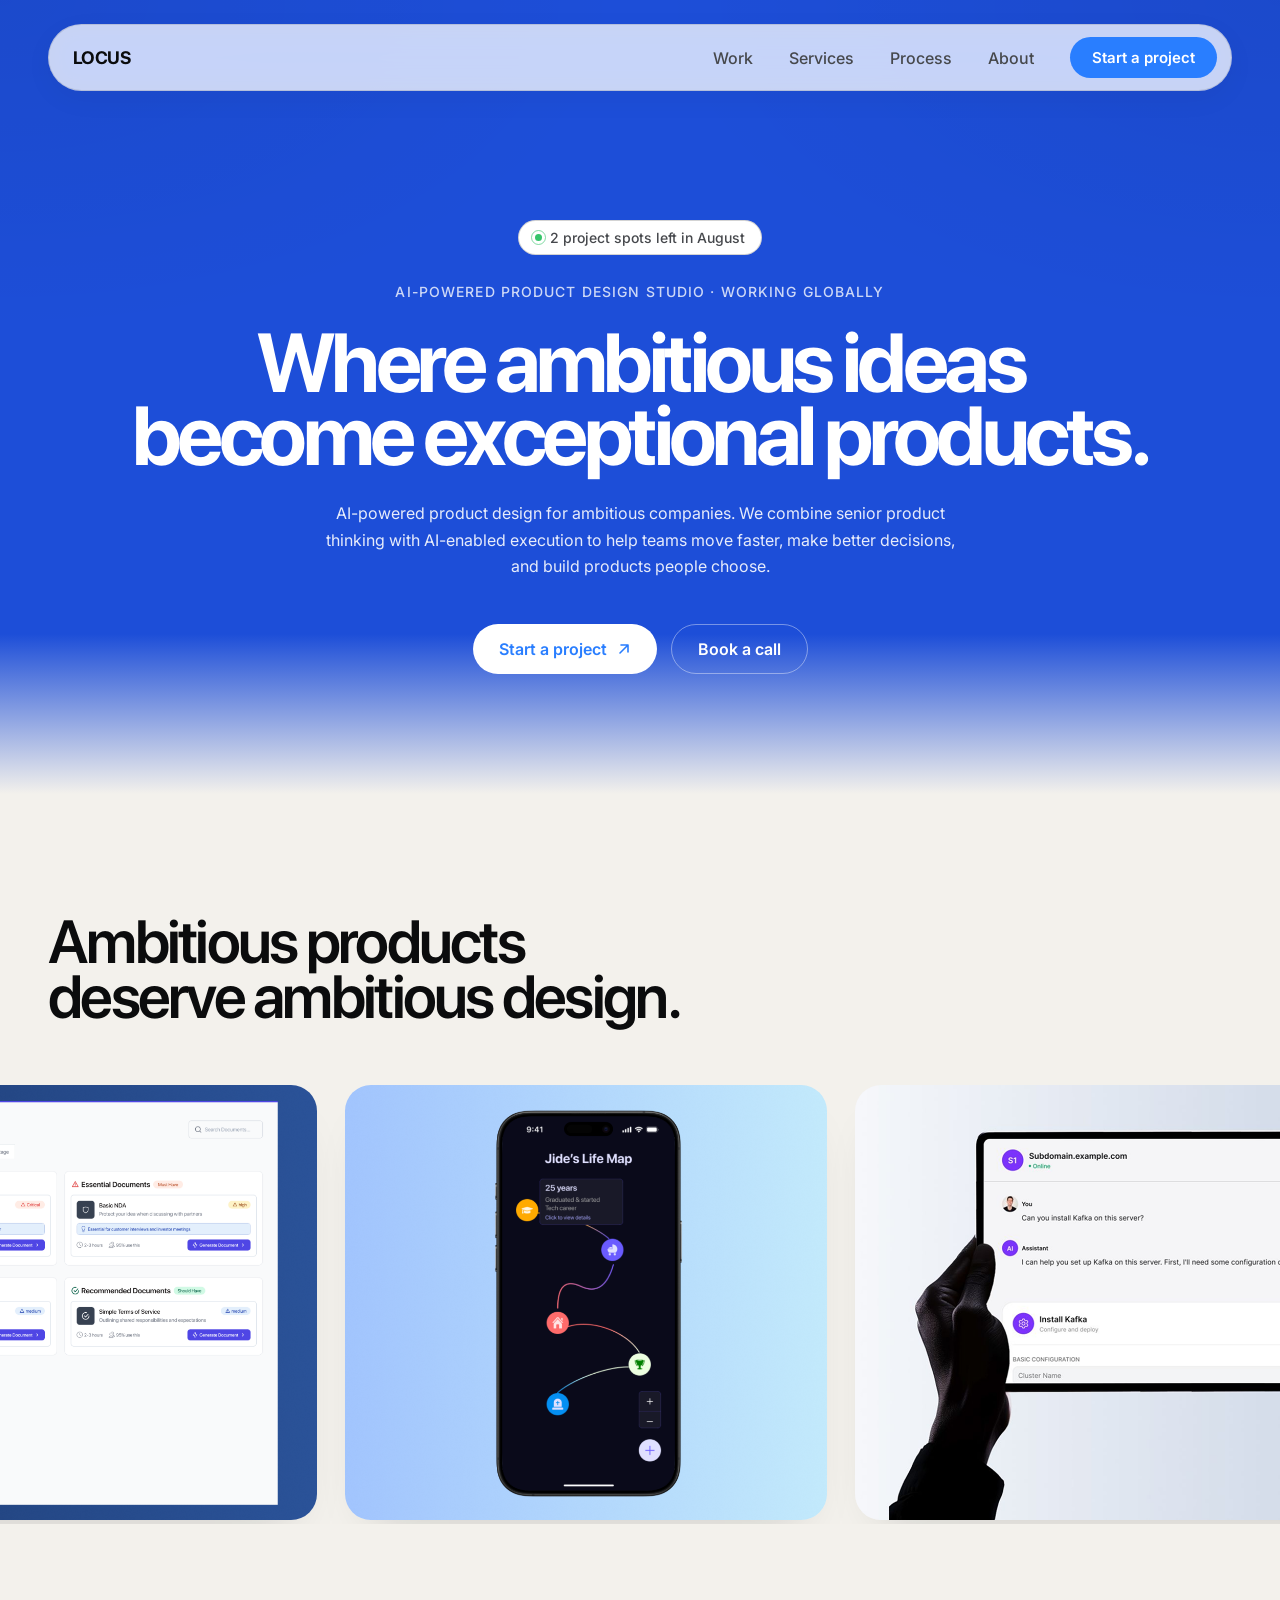
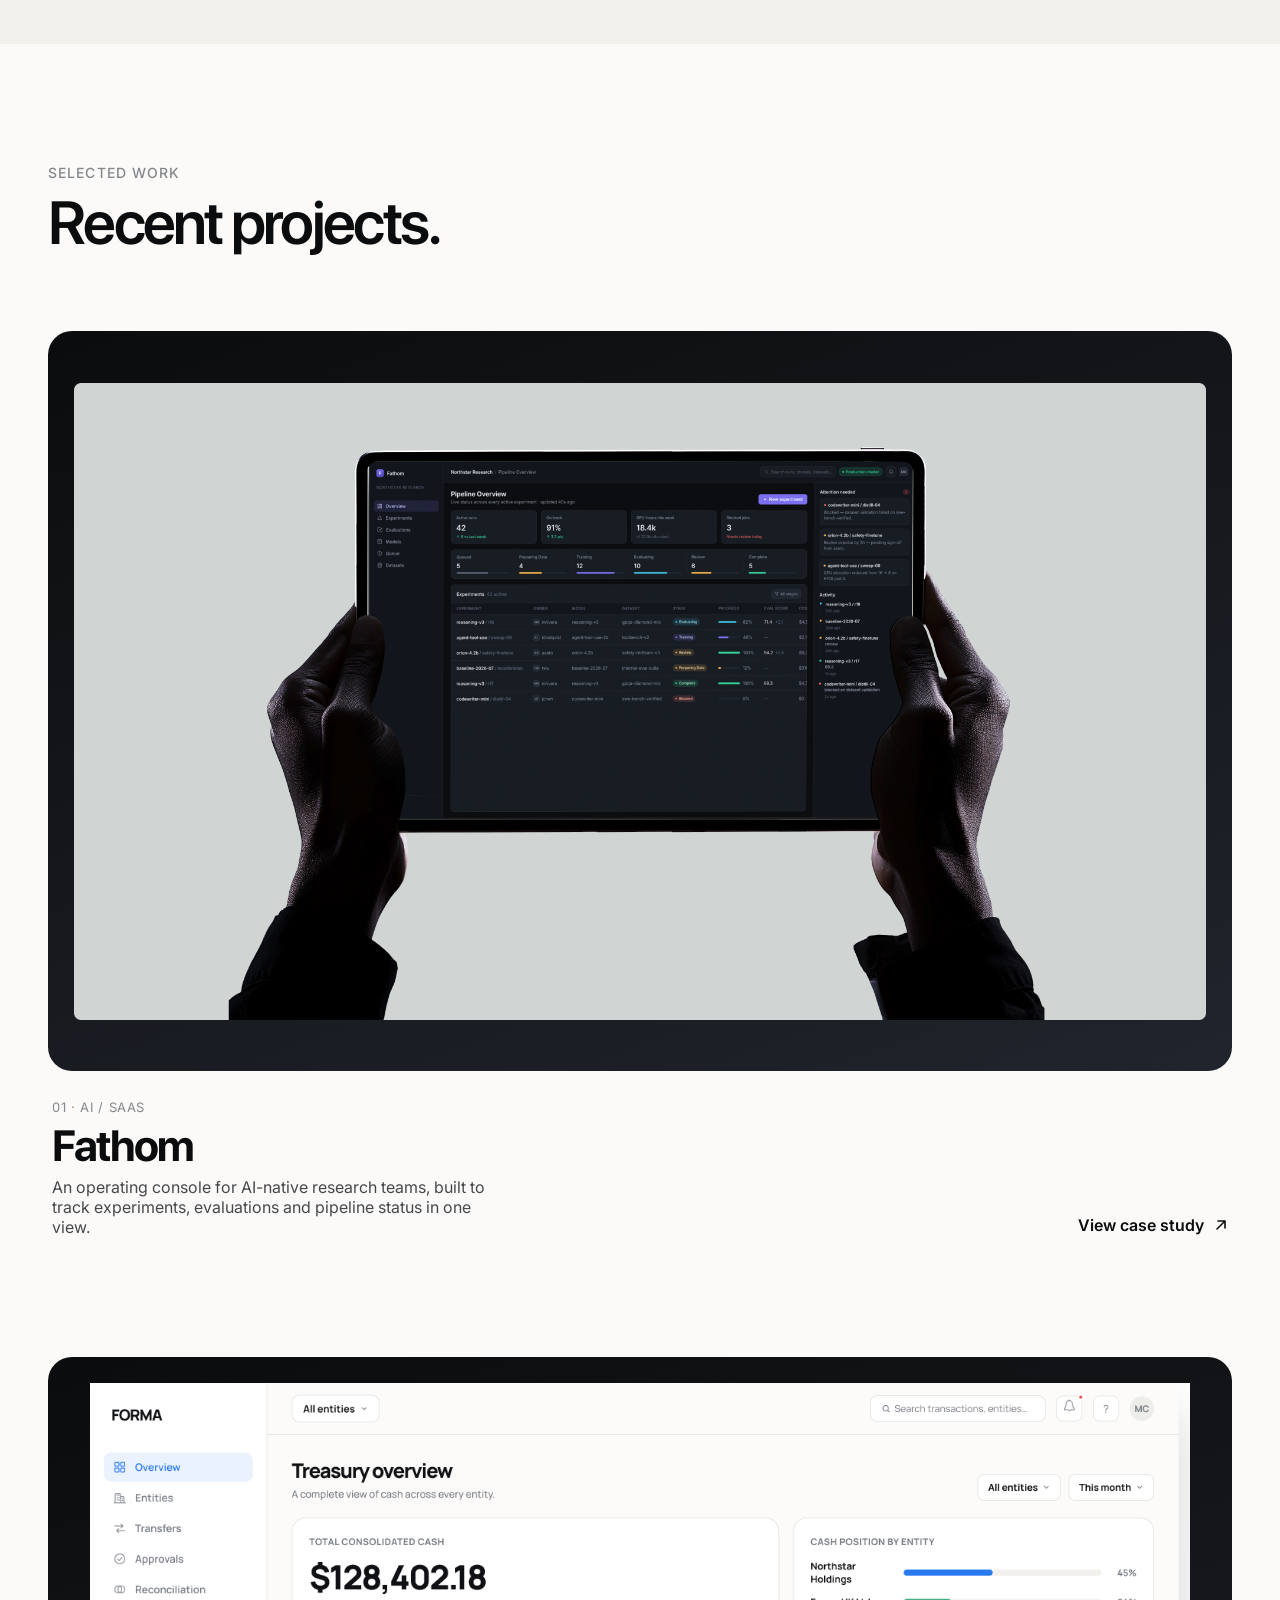
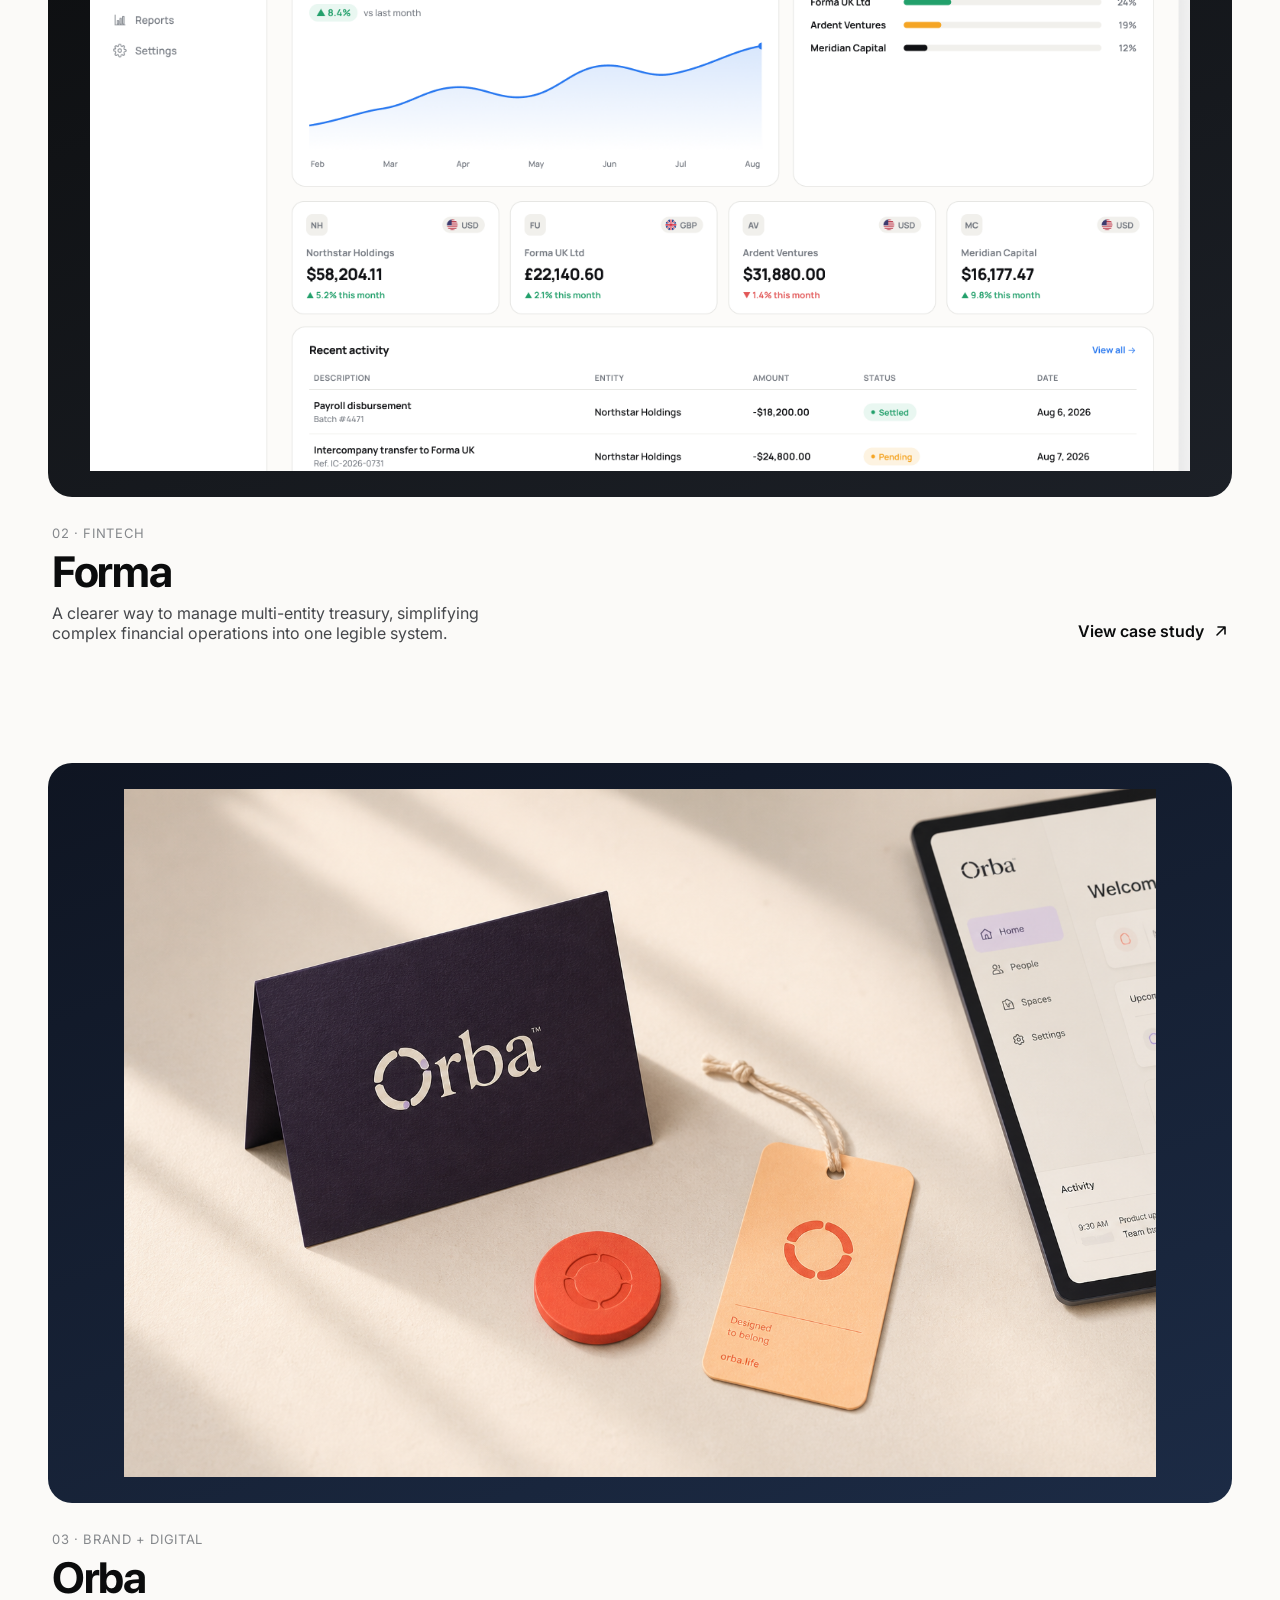
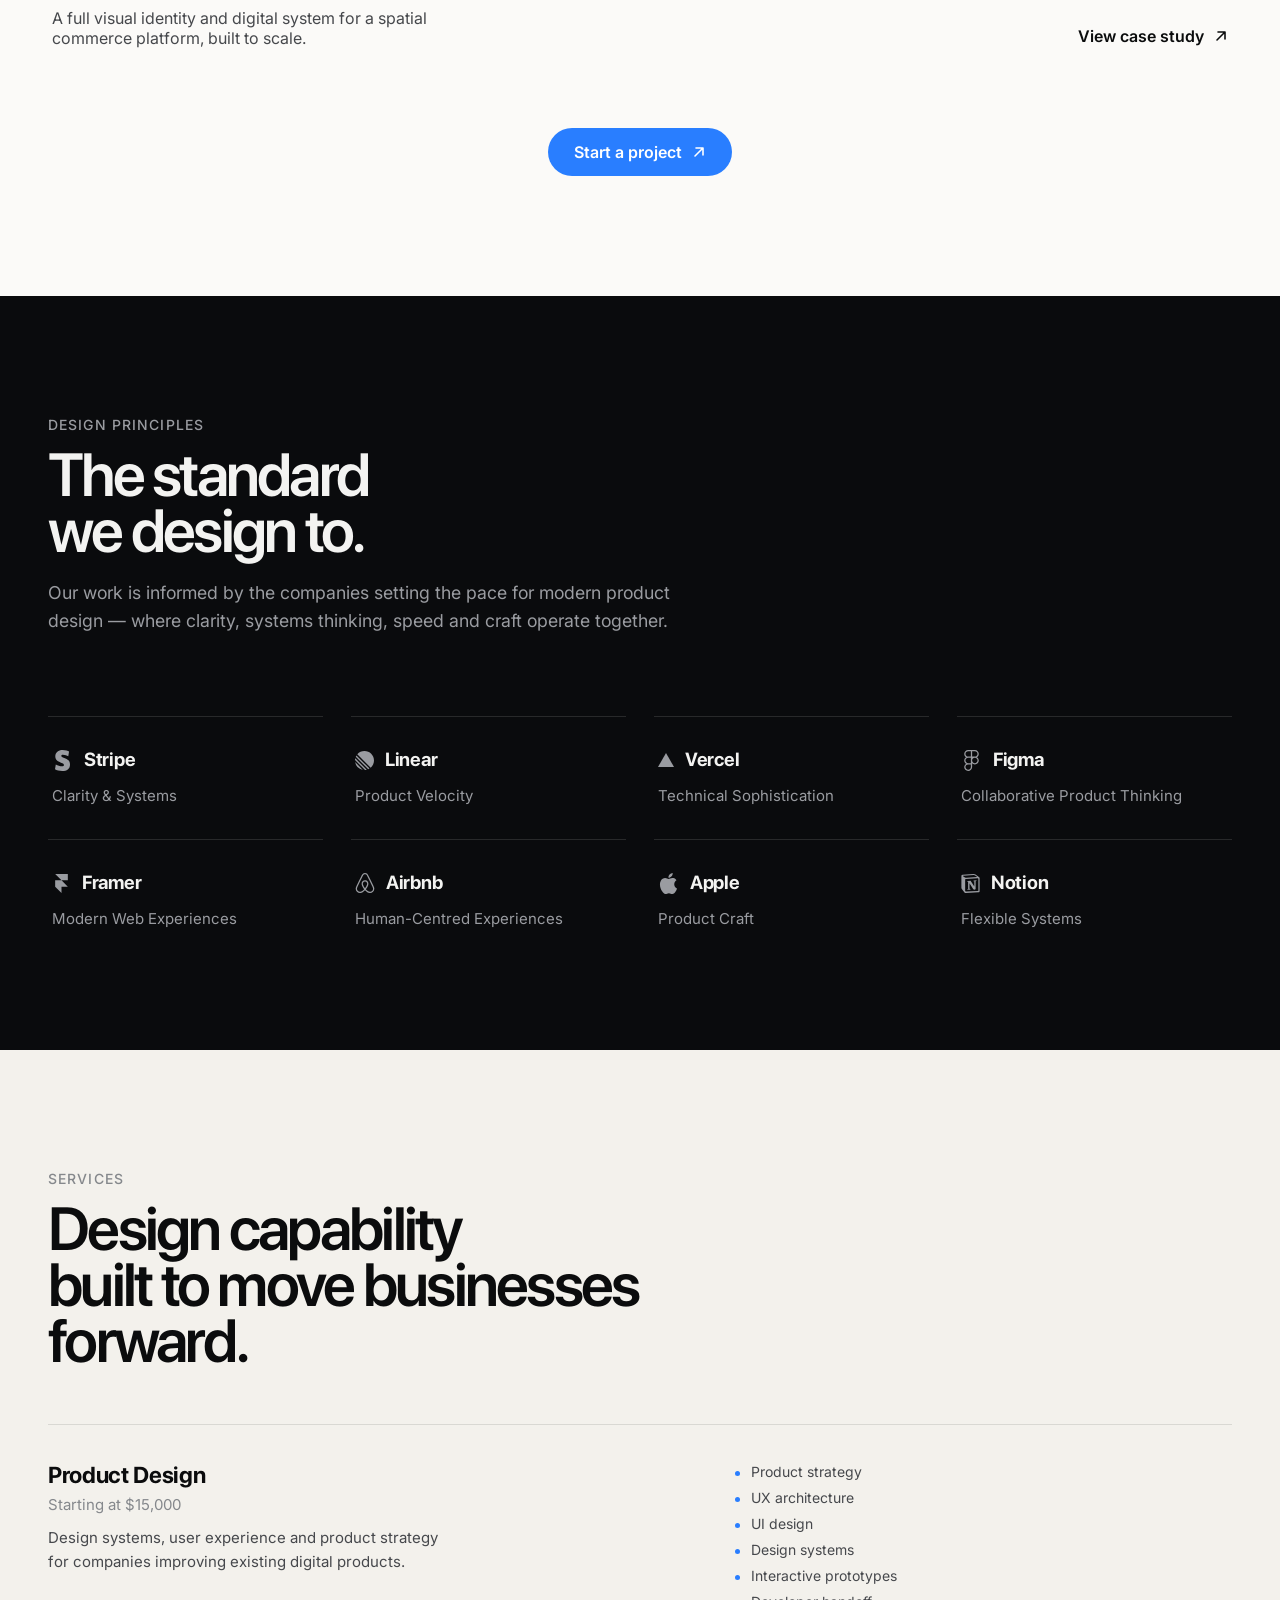
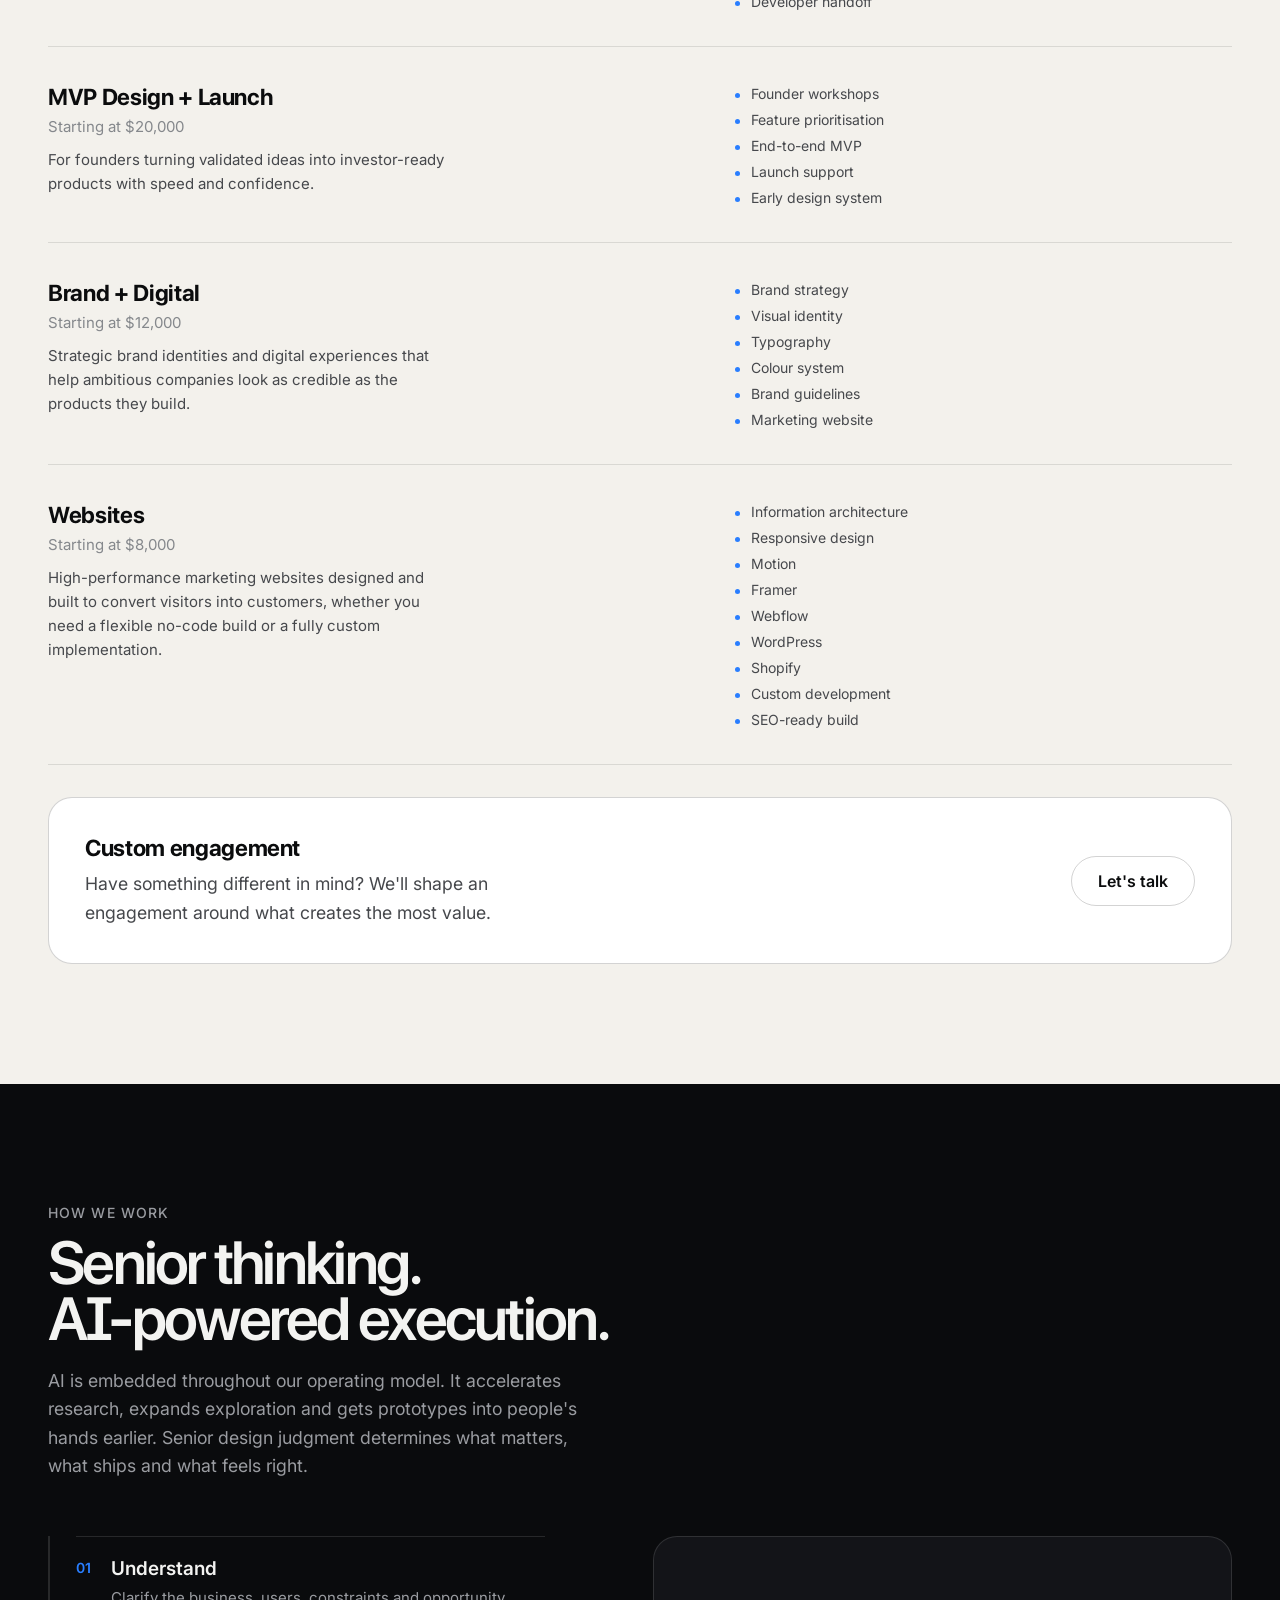
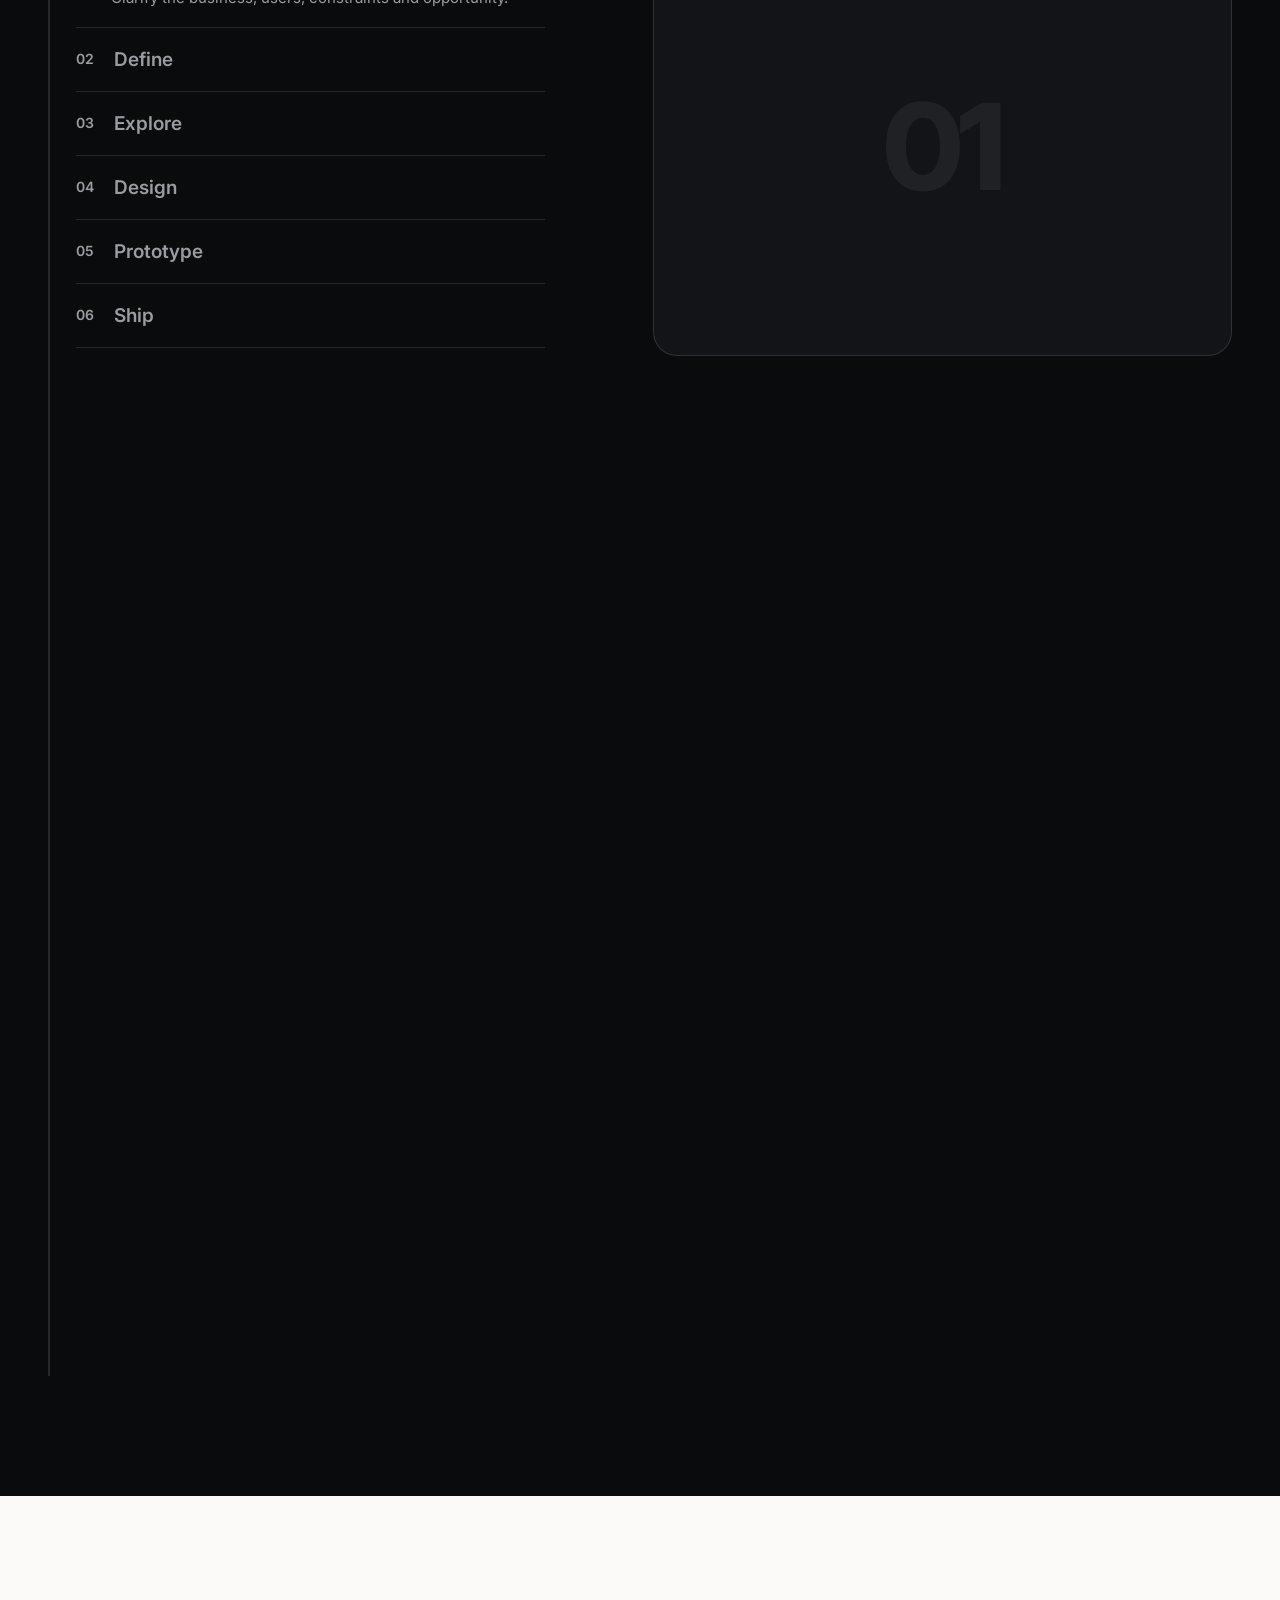
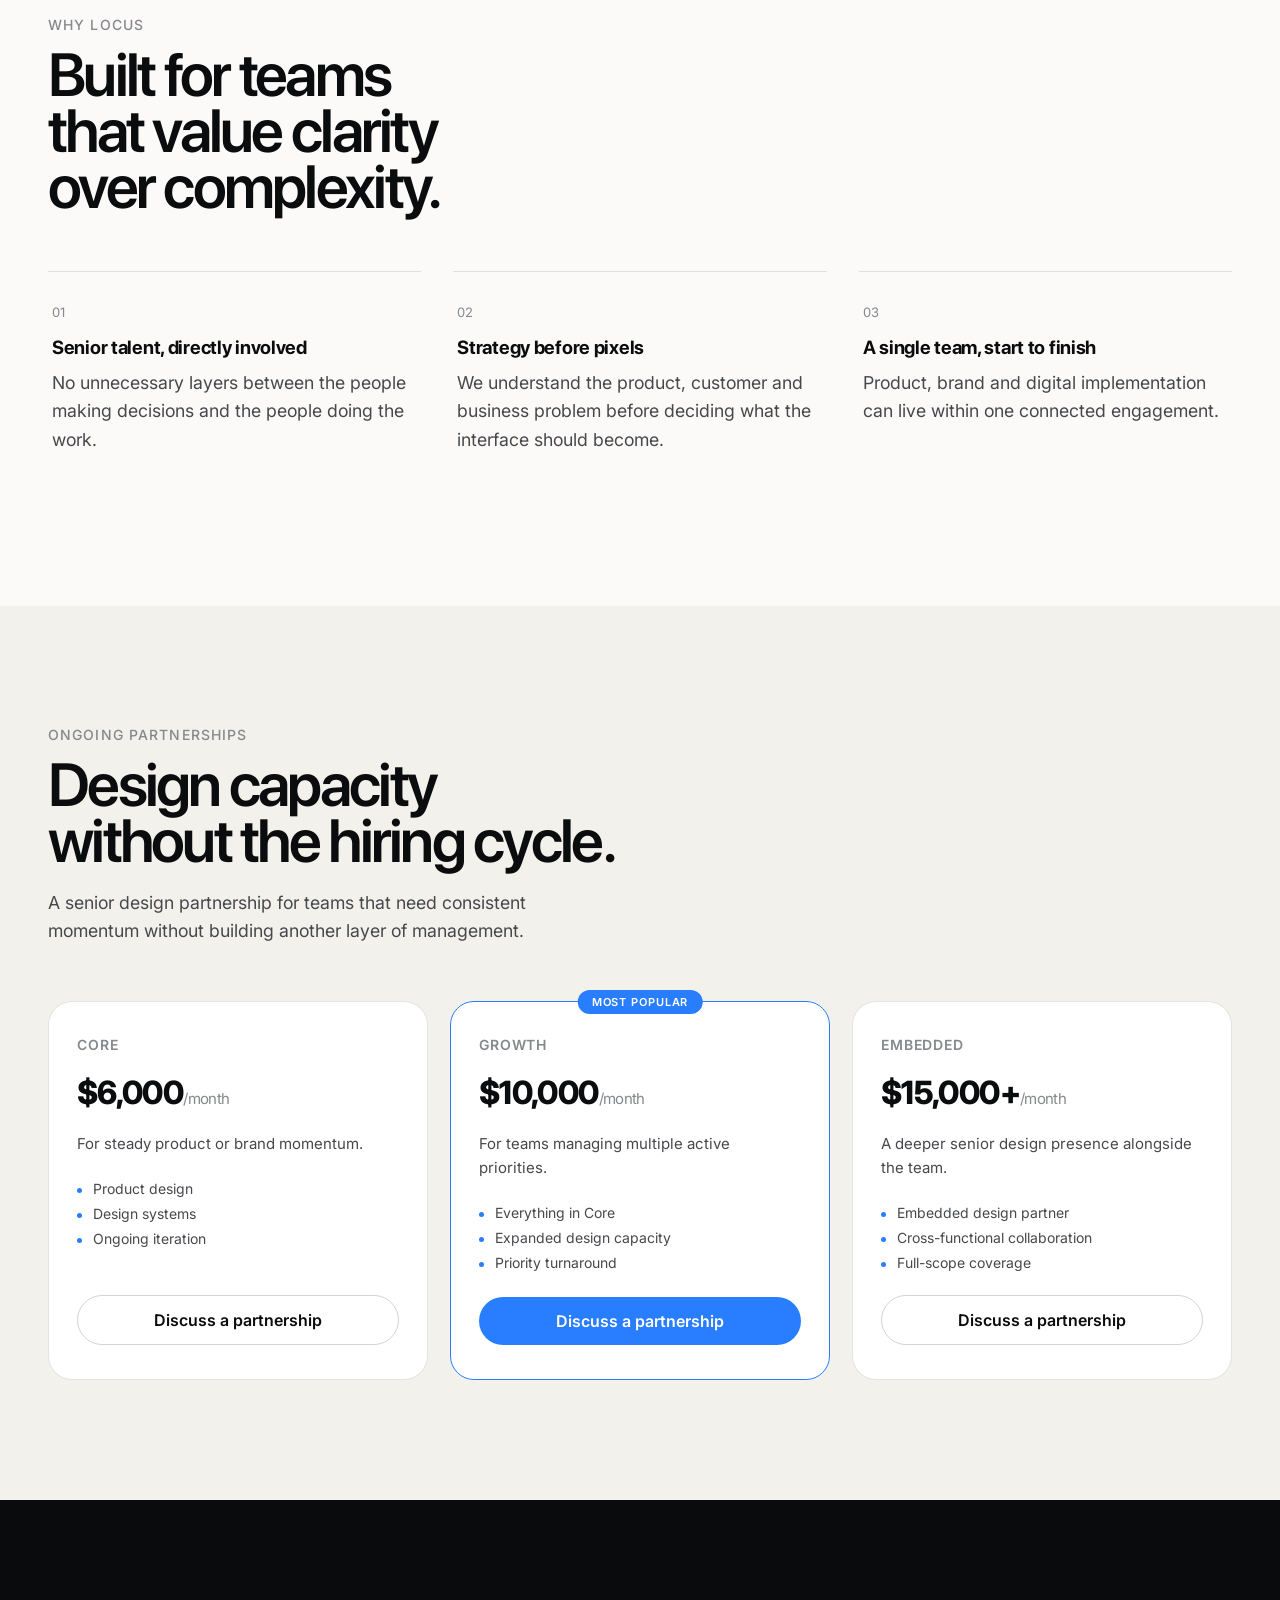
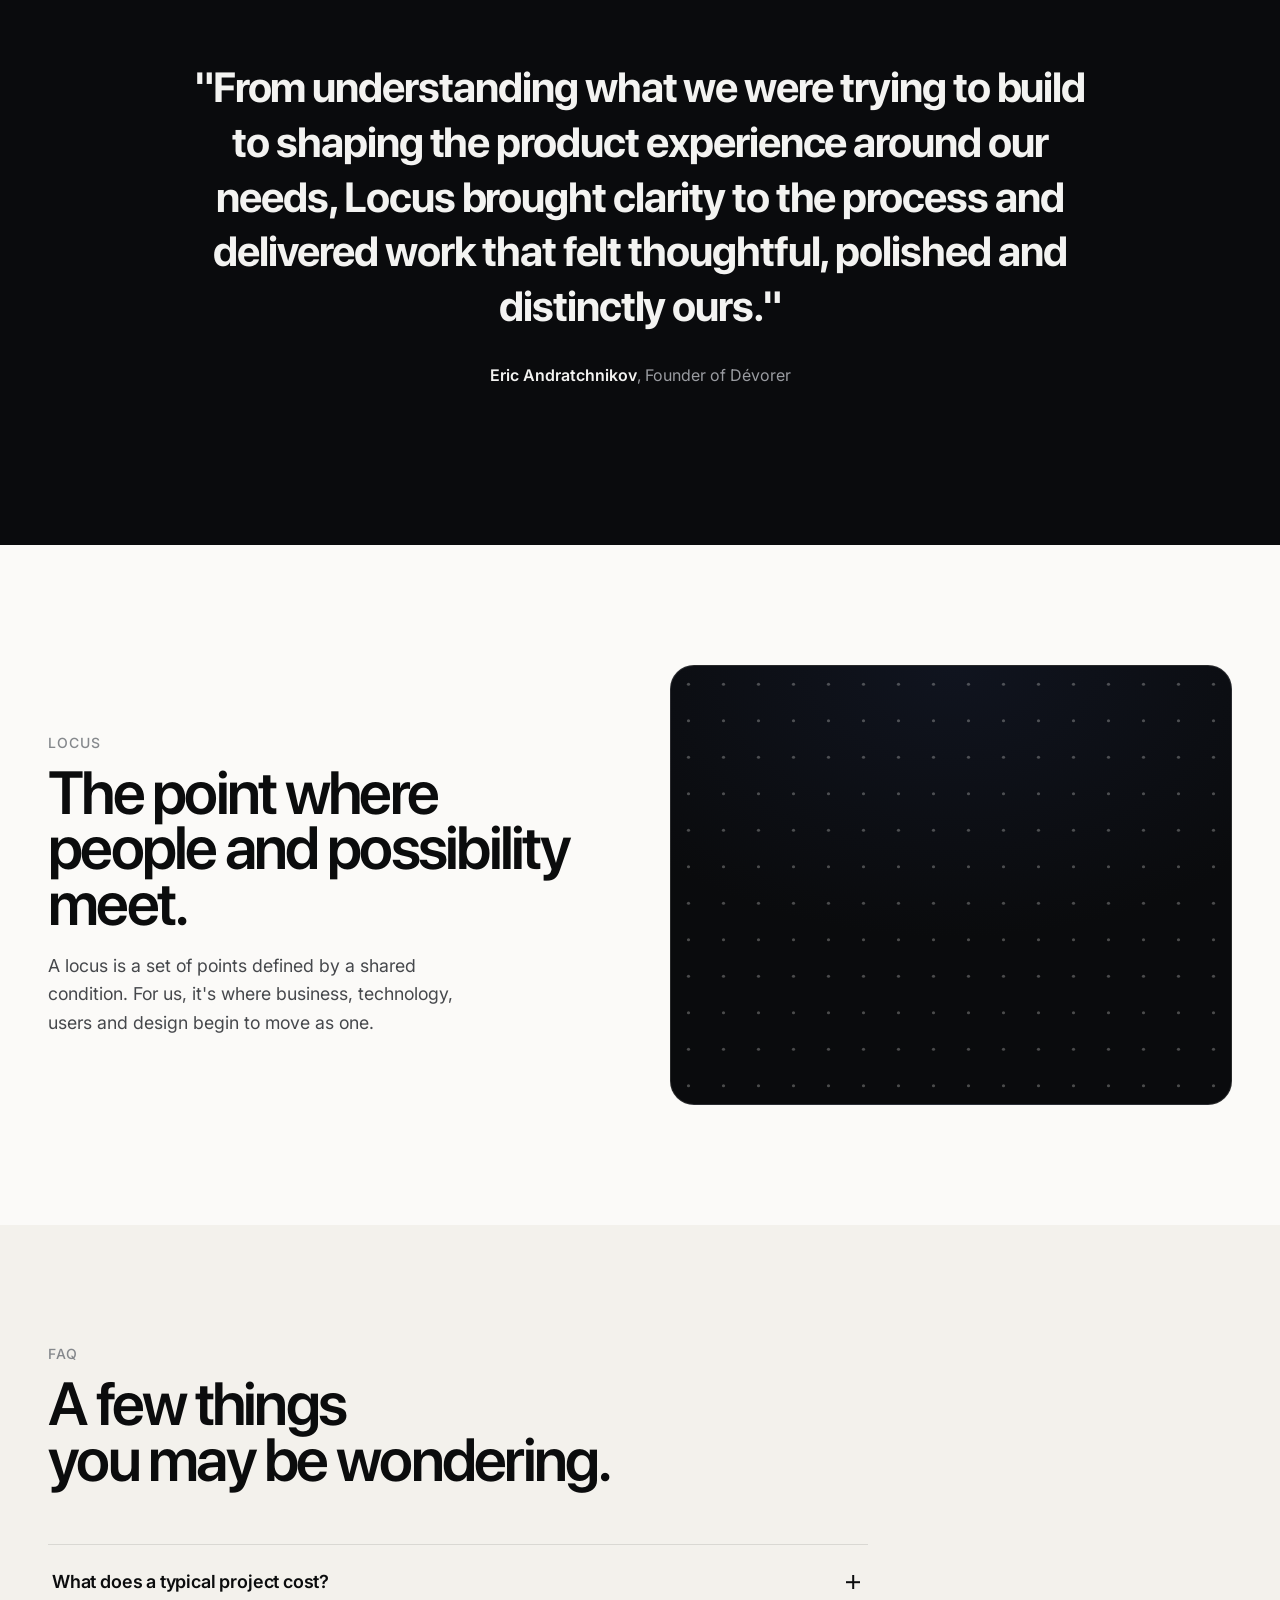
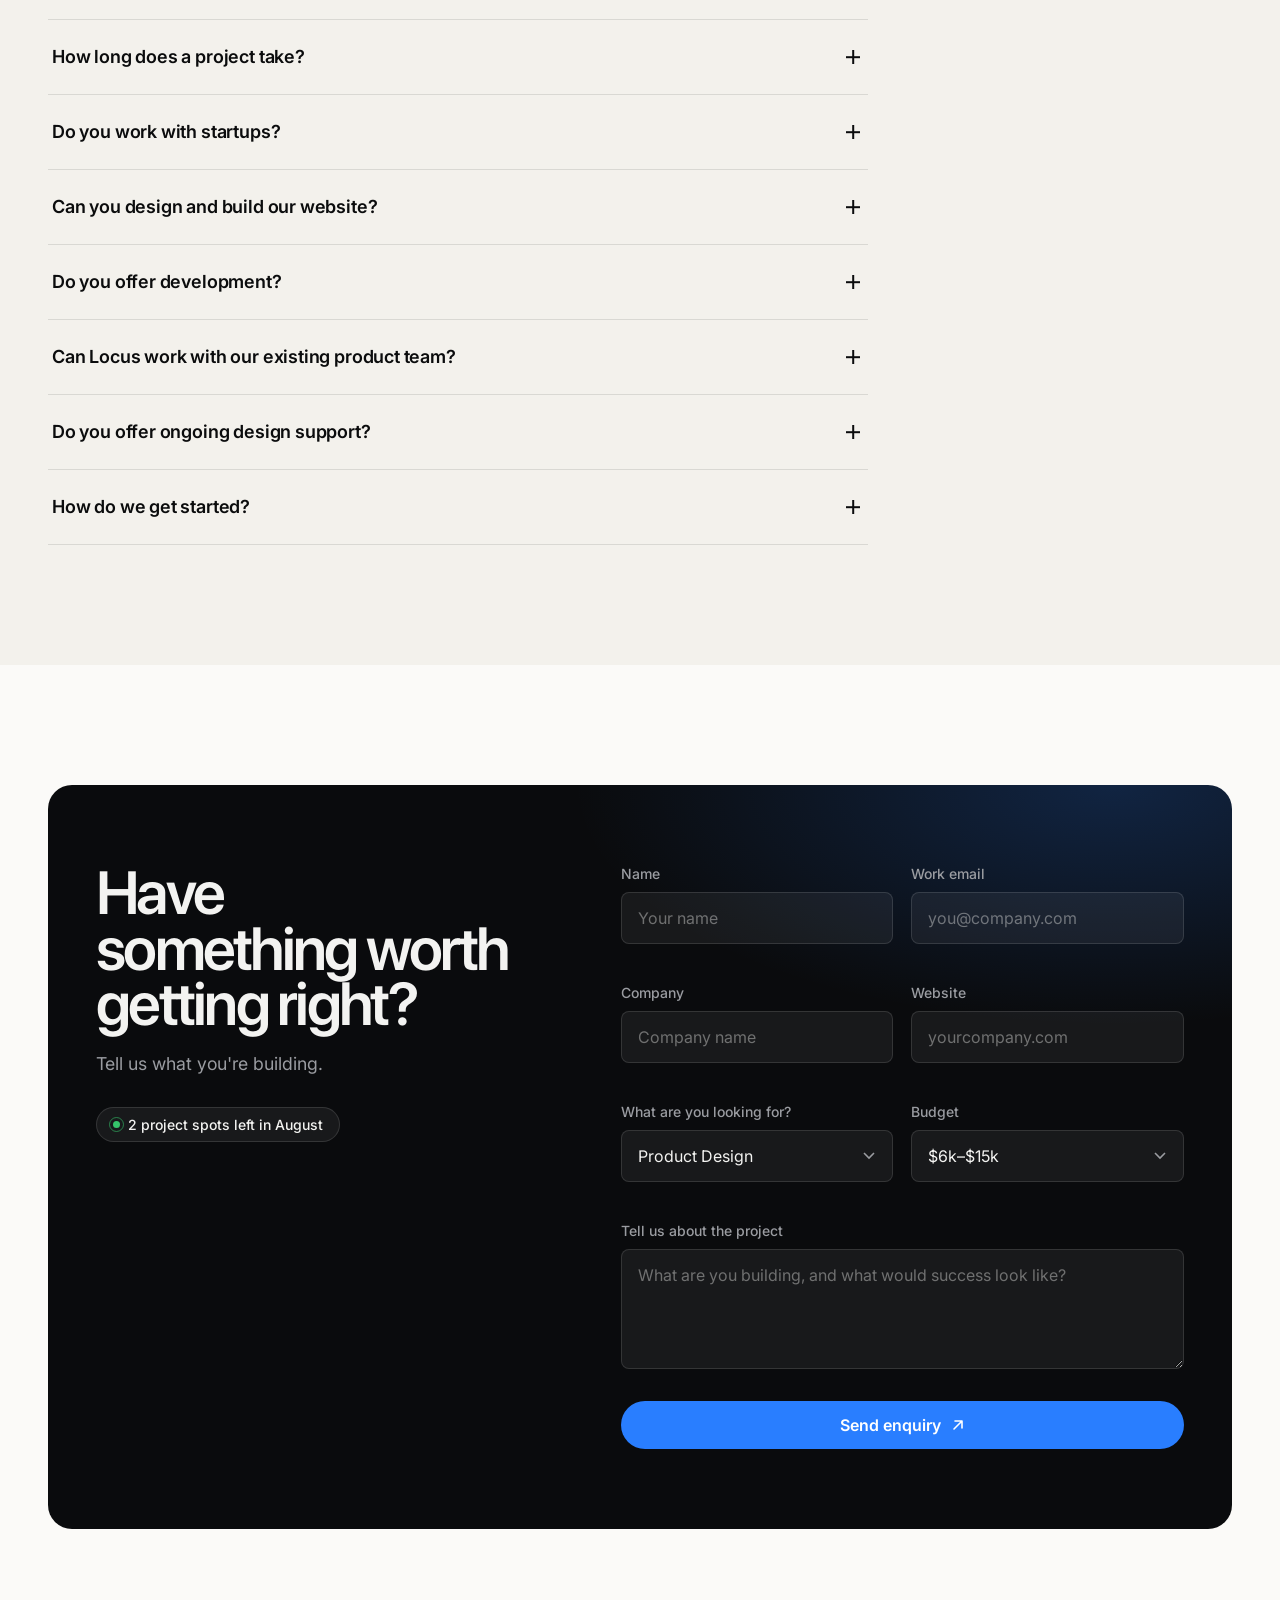
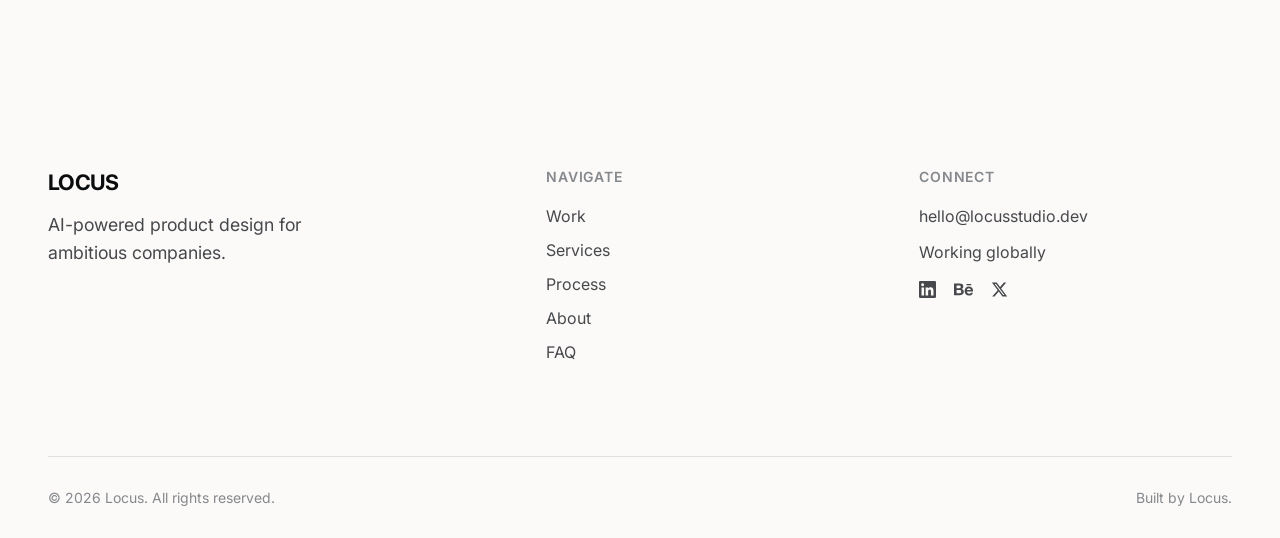
==== commit 0fa628af: "Refine design principles section" ====
--- a/index.html
+++ b/index.html
@@ -200,6 +200,80 @@
         <svg width="14" height="14" viewBox="0 0 14 14" fill="none"><path d="M3 11L11 3M11 3H4M11 3V10" stroke="currentColor" stroke-width="1.6" stroke-linecap="round" stroke-linejoin="round"/></svg>
       </a>
     </div>
+  </div>
+</section>
+
+<!-- ================= THE STANDARD ================= -->
+<section class="standards-section" aria-labelledby="standardsTitle">
+  <div class="container">
+    <div class="section-head standards-head reveal">
+      <div class="eyebrow" style="margin-bottom:14px;">Design principles</div>
+      <h2 class="h2" id="standardsTitle">The standard<br>we design to.</h2>
+      <p class="standards-lead">Our work is informed by the companies setting the pace for modern product design — where clarity, systems thinking, speed and craft operate together.</p>
+    </div>
+
+    <!-- Brand marks inlined as monochrome SVG so they inherit currentColor
+         and cost no extra request. They sit beside the company name rather
+         than standing in for it, and are aria-hidden because that adjacent
+         text already names the company. -->
+    <ul class="standards-grid">
+      <li class="standard-item reveal">
+        <h3 class="standard-name">
+          <span class="standard-logo logo-stripe"><svg aria-hidden="true" focusable="false" viewBox="0 0 24 24" xmlns="http://www.w3.org/2000/svg"><path d="M13.976 9.15c-2.172-.806-3.356-1.426-3.356-2.409 0-.831.683-1.305 1.901-1.305 2.227 0 4.515.858 6.09 1.631l.89-5.494C18.252.975 15.697 0 12.165 0 9.667 0 7.589.654 6.104 1.872 4.56 3.147 3.757 4.992 3.757 7.218c0 4.039 2.467 5.76 6.476 7.219 2.585.92 3.445 1.574 3.445 2.583 0 .98-.84 1.545-2.354 1.545-1.875 0-4.965-.921-6.99-2.109l-.9 5.555C5.175 22.99 8.385 24 11.714 24c2.641 0 4.843-.624 6.328-1.813 1.664-1.305 2.525-3.236 2.525-5.732 0-4.128-2.524-5.851-6.594-7.305h.003z"/></svg></span>
+          Stripe
+        </h3>
+        <p class="standard-descriptor">Clarity &amp; Systems</p>
+      </li>
+      <li class="standard-item reveal">
+        <h3 class="standard-name">
+          <span class="standard-logo logo-linear"><svg aria-hidden="true" focusable="false" viewBox="0 0 24 24" xmlns="http://www.w3.org/2000/svg"><path d="M2.886 4.18A11.982 11.982 0 0 1 11.99 0C18.624 0 24 5.376 24 12.009c0 3.64-1.62 6.903-4.18 9.105L2.887 4.18ZM1.817 5.626l16.556 16.556c-.524.33-1.075.62-1.65.866L.951 7.277c.247-.575.537-1.126.866-1.65ZM.322 9.163l14.515 14.515c-.71.172-1.443.282-2.195.322L0 11.358a12 12 0 0 1 .322-2.195Zm-.17 4.862 9.823 9.824a12.02 12.02 0 0 1-9.824-9.824Z"/></svg></span>
+          Linear
+        </h3>
+        <p class="standard-descriptor">Product Velocity</p>
+      </li>
+      <li class="standard-item reveal">
+        <h3 class="standard-name">
+          <span class="standard-logo logo-vercel"><svg aria-hidden="true" focusable="false" viewBox="0 0 24 24" xmlns="http://www.w3.org/2000/svg"><path d="m12 1.608 12 20.784H0Z"/></svg></span>
+          Vercel
+        </h3>
+        <p class="standard-descriptor">Technical Sophistication</p>
+      </li>
+      <li class="standard-item reveal">
+        <h3 class="standard-name">
+          <span class="standard-logo logo-figma"><svg aria-hidden="true" focusable="false" viewBox="0 0 24 24" xmlns="http://www.w3.org/2000/svg"><path d="M15.852 8.981h-4.588V0h4.588c2.476 0 4.49 2.014 4.49 4.49s-2.014 4.491-4.49 4.491zM12.735 7.51h3.117c1.665 0 3.019-1.355 3.019-3.019s-1.355-3.019-3.019-3.019h-3.117V7.51zm0 1.471H8.148c-2.476 0-4.49-2.014-4.49-4.49S5.672 0 8.148 0h4.588v8.981zm-4.587-7.51c-1.665 0-3.019 1.355-3.019 3.019s1.354 3.02 3.019 3.02h3.117V1.471H8.148zm4.587 15.019H8.148c-2.476 0-4.49-2.014-4.49-4.49s2.014-4.49 4.49-4.49h4.588v8.98zM8.148 8.981c-1.665 0-3.019 1.355-3.019 3.019s1.355 3.019 3.019 3.019h3.117V8.981H8.148zM8.172 24c-2.489 0-4.515-2.014-4.515-4.49s2.014-4.49 4.49-4.49h4.588v4.441c0 2.503-2.047 4.539-4.563 4.539zm-.024-7.51a3.023 3.023 0 0 0-3.019 3.019c0 1.665 1.365 3.019 3.044 3.019 1.705 0 3.093-1.376 3.093-3.068v-2.97H8.148zm7.704 0h-.098c-2.476 0-4.49-2.014-4.49-4.49s2.014-4.49 4.49-4.49h.098c2.476 0 4.49 2.014 4.49 4.49s-2.014 4.49-4.49 4.49zm-.097-7.509c-1.665 0-3.019 1.355-3.019 3.019s1.355 3.019 3.019 3.019h.098c1.665 0 3.019-1.355 3.019-3.019s-1.355-3.019-3.019-3.019h-.098z"/></svg></span>
+          Figma
+        </h3>
+        <p class="standard-descriptor">Collaborative Product Thinking</p>
+      </li>
+      <li class="standard-item reveal">
+        <h3 class="standard-name">
+          <span class="standard-logo logo-framer"><svg aria-hidden="true" focusable="false" viewBox="0 0 24 24" xmlns="http://www.w3.org/2000/svg"><path d="M4 0h16v8h-8zM4 8h8l8 8H4zM4 16h8v8z"/></svg></span>
+          Framer
+        </h3>
+        <p class="standard-descriptor">Modern Web Experiences</p>
+      </li>
+      <li class="standard-item reveal">
+        <h3 class="standard-name">
+          <span class="standard-logo logo-airbnb"><svg aria-hidden="true" focusable="false" viewBox="0 0 24 24" xmlns="http://www.w3.org/2000/svg"><path d="M12.001 18.275c-1.353-1.697-2.148-3.184-2.413-4.457-.263-1.027-.16-1.848.291-2.465.477-.71 1.188-1.056 2.121-1.056s1.643.345 2.12 1.063c.446.61.558 1.432.286 2.465-.291 1.298-1.085 2.785-2.412 4.458zm9.601 1.14c-.185 1.246-1.034 2.28-2.2 2.783-2.253.98-4.483-.583-6.392-2.704 3.157-3.951 3.74-7.028 2.385-9.018-.795-1.14-1.933-1.695-3.394-1.695-2.944 0-4.563 2.49-3.927 5.382.37 1.565 1.352 3.343 2.917 5.332-.98 1.085-1.91 1.856-2.732 2.333-.636.344-1.245.558-1.828.609-2.679.399-4.778-2.2-3.825-4.88.132-.345.395-.98.845-1.961l.025-.053c1.464-3.178 3.242-6.79 5.285-10.795l.053-.132.58-1.116c.45-.822.635-1.19 1.351-1.643.346-.21.77-.315 1.246-.315.954 0 1.698.558 2.016 1.007.158.239.345.557.582.953l.558 1.089.08.159c2.041 4.004 3.821 7.608 5.279 10.794l.026.025.533 1.22.318.764c.243.613.294 1.222.213 1.858zm1.22-2.39c-.186-.583-.505-1.271-.9-2.094v-.03c-1.889-4.006-3.642-7.608-5.307-10.844l-.111-.163C15.317 1.461 14.468 0 12.001 0c-2.44 0-3.476 1.695-4.535 3.898l-.081.16c-1.669 3.236-3.421 6.843-5.303 10.847v.053l-.559 1.22c-.21.504-.317.768-.345.847C-.172 20.74 2.611 24 5.98 24c.027 0 .132 0 .265-.027h.372c1.75-.213 3.554-1.325 5.384-3.317 1.829 1.989 3.635 3.104 5.382 3.317h.372c.133.027.239.027.265.027 3.37.003 6.152-3.261 4.802-6.975z"/></svg></span>
+          Airbnb
+        </h3>
+        <p class="standard-descriptor">Human-Centred Experiences</p>
+      </li>
+      <li class="standard-item reveal">
+        <h3 class="standard-name">
+          <span class="standard-logo logo-apple"><svg aria-hidden="true" focusable="false" viewBox="0 0 24 24" xmlns="http://www.w3.org/2000/svg"><path d="M12.152 6.896c-.948 0-2.415-1.078-3.96-1.04-2.04.027-3.91 1.183-4.961 3.014-2.117 3.675-.546 9.103 1.519 12.09 1.013 1.454 2.208 3.09 3.792 3.039 1.52-.065 2.09-.987 3.935-.987 1.831 0 2.35.987 3.96.948 1.637-.026 2.676-1.48 3.676-2.948 1.156-1.688 1.636-3.325 1.662-3.415-.039-.013-3.182-1.221-3.22-4.857-.026-3.04 2.48-4.494 2.597-4.559-1.429-2.09-3.623-2.324-4.39-2.376-2-.156-3.675 1.09-4.61 1.09zM15.53 3.83c.843-1.012 1.4-2.427 1.245-3.83-1.207.052-2.662.805-3.532 1.818-.78.896-1.454 2.338-1.273 3.714 1.338.104 2.715-.688 3.559-1.701"/></svg></span>
+          Apple
+        </h3>
+        <p class="standard-descriptor">Product Craft</p>
+      </li>
+      <li class="standard-item reveal">
+        <h3 class="standard-name">
+          <span class="standard-logo logo-notion"><svg aria-hidden="true" focusable="false" viewBox="0 0 24 24" xmlns="http://www.w3.org/2000/svg"><path d="M4.459 4.208c.746.606 1.026.56 2.428.466l13.215-.793c.28 0 .047-.28-.046-.326L17.86 1.968c-.42-.326-.981-.7-2.055-.607L3.01 2.295c-.466.046-.56.28-.374.466zm.793 3.08v13.904c0 .747.373 1.027 1.214.98l14.523-.84c.841-.046.935-.56.935-1.167V6.354c0-.606-.233-.933-.748-.887l-15.177.887c-.56.047-.747.327-.747.933zm14.337.745c.093.42 0 .84-.42.888l-.7.14v10.264c-.608.327-1.168.514-1.635.514-.748 0-.935-.234-1.495-.933l-4.577-7.186v6.952L12.21 19s0 .84-1.168.84l-3.222.186c-.093-.186 0-.653.327-.746l.84-.233V9.854L7.822 9.76c-.094-.42.14-1.026.793-1.073l3.456-.233 4.764 7.279v-6.44l-1.215-.139c-.093-.514.28-.887.747-.933zM1.936 1.035l13.31-.98c1.634-.14 2.055-.047 3.082.7l4.249 2.986c.7.513.934.653.934 1.213v16.378c0 1.026-.373 1.634-1.68 1.726l-15.458.934c-.98.047-1.448-.093-1.962-.747l-3.129-4.06c-.56-.747-.793-1.306-.793-1.96V2.667c0-.839.374-1.54 1.447-1.632z"/></svg></span>
+          Notion
+        </h3>
+        <p class="standard-descriptor">Flexible Systems</p>
+      </li>
+    </ul>
   </div>
 </section>
 
--- a/assets/css/home.css
+++ b/assets/css/home.css
@@ -127,6 +127,83 @@
 .work-cta-row{display:flex;justify-content:center;margin-top:var(--space-6);}
 
 /* ============================================================
+   THE STANDARD WE DESIGN TO — editorial reference list.
+
+   Dark, because on this page dark is already the language of the
+   statement moments (process, testimonial, contact panel) rather
+   than a new visual register. It also punctuates the light
+   work -> services run without two adjacent tones merging.
+
+   The row is deliberately the .service-row pattern — CSS grid,
+   hairline rule, same 36px rhythm — so it reads as native to the
+   page. Type and rules only: no logos, cards or gradients.
+   ============================================================ */
+.standards-section{padding:var(--space-7) 0;background:var(--dark-bg);color:var(--dark-text);}
+.standards-section .eyebrow{color:var(--dark-text-soft);}
+.standards-section .h2{color:var(--dark-text);}
+.standards-section p{color:var(--dark-text-soft);}
+.standards-head{max-width:760px;}
+.standards-lead{margin-top:20px;max-width:640px;}
+
+/* 4 x 2. margin-bottom on .section-head (56px) collapses against this 80px,
+   so the head-to-grid gap resolves to 80px, not 136px. Row gap matches
+   .why-grid's 32px so the vertical rhythm is the page's, not a new one. */
+.standards-grid{
+  display:grid;grid-template-columns:repeat(4,1fr);gap:32px 28px;
+  margin-top:var(--space-6);
+}
+/* each cell carries its own hairline — the .why-card pattern, same 32px
+   top padding. It survives any column count, so the rules stay deliberate
+   as the grid rewraps, which vertical dividers would not. */
+.standard-item{padding:var(--space-4) 4px 0;border-top:1px solid var(--dark-border);}
+
+/* mark and name are one line — the mark anchors, the name identifies.
+   19px display is .why-title's exact cut, so these read as siblings of the
+   other section subheads rather than as a new type size. */
+.standard-name{
+  display:flex;align-items:center;gap:11px;
+  font-family:var(--font-display);font-size:19px;font-weight:700;
+  line-height:1.2;letter-spacing:-0.015em;color:var(--dark-text);
+}
+.standard-logo{
+  display:flex;align-items:center;flex-shrink:0;height:var(--logo-h,20px);
+  color:var(--dark-text-soft);
+  transition:color var(--dur-sm) var(--ease);
+}
+/* height fixed, width auto — these marks have different aspect ratios and
+   forcing them to a common box would distort them (same rule the footer
+   social marks use). currentColor keeps every mark monochrome, so no
+   brand palette breaks the section's two-tone scheme. */
+.standard-logo svg{display:block;height:100%;width:auto;fill:currentColor;}
+/* optical balance, not uniform measurement: the Vercel triangle reads far
+   larger than its box while the Stripe and Figma marks read smaller, so a
+   single height would leave the row visually uneven */
+.logo-stripe{--logo-h:21px;}
+.logo-linear{--logo-h:19px;}
+.logo-vercel{--logo-h:16px;}
+.logo-figma{--logo-h:21px;}
+.logo-framer{--logo-h:19px;}
+.logo-airbnb{--logo-h:20px;}
+.logo-apple{--logo-h:21px;}
+.logo-notion{--logo-h:19px;}
+
+/* 15px matches .service-positioning / .pricing-desc — the page's standing
+   size for a supporting line under a name */
+.standard-descriptor{font-size:15px;line-height:1.55;margin-top:12px;transition:color var(--dur-sm) var(--ease);}
+/* restrained, in the .service-row:hover idiom — the mark and its line
+   brighten; nothing lifts, scales or glows */
+.standard-item:hover .standard-logo{color:var(--dark-text);}
+.standard-item:hover .standard-descriptor{color:var(--dark-text);}
+
+@media (max-width:900px){.standards-grid{grid-template-columns:repeat(2,1fr);}}
+/* single column reads as a continuous list, so the rules butt together and
+   each item needs its own closing space */
+@media (max-width:560px){
+  .standards-grid{grid-template-columns:1fr;gap:0;}
+  .standard-item{padding:var(--space-3) 4px var(--space-3);}
+}
+
+/* ============================================================
    SERVICES
    ============================================================ */
 .services-section{padding:var(--space-7) 0;background:var(--bg-alt);}
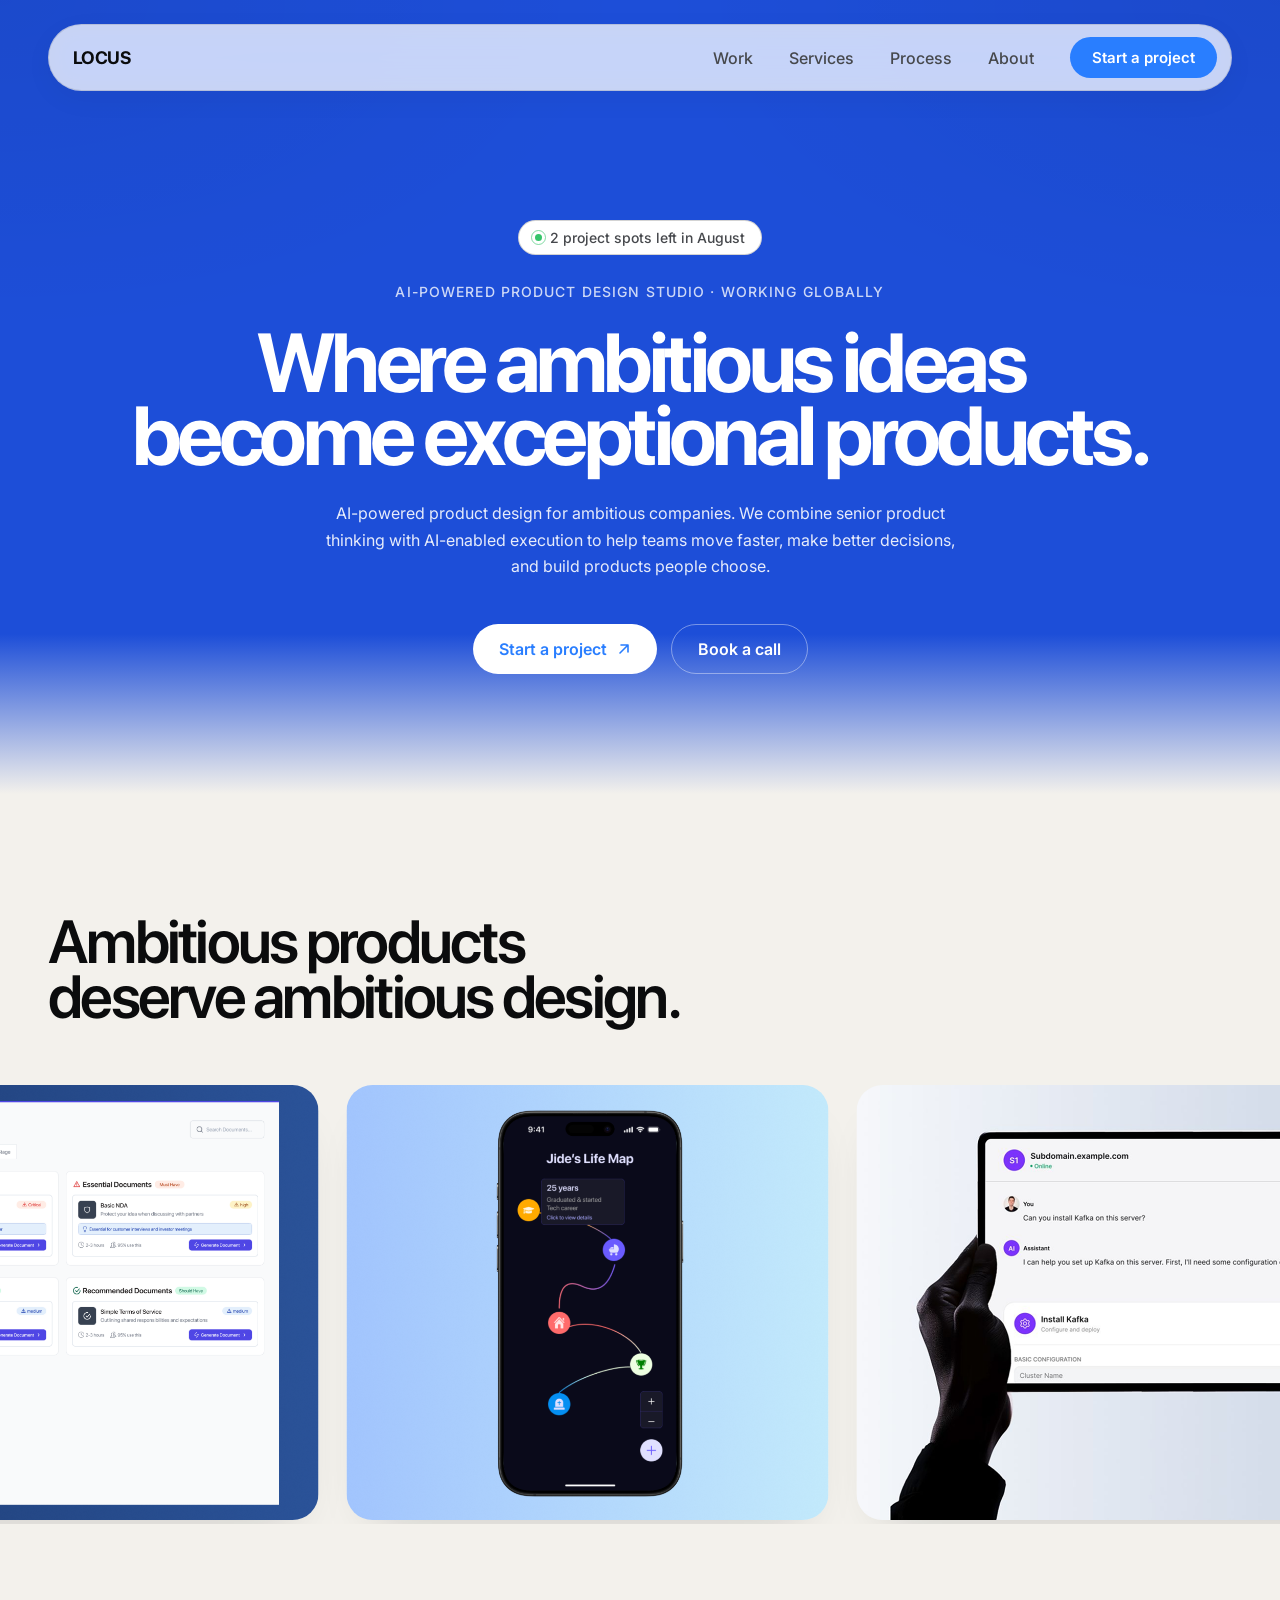
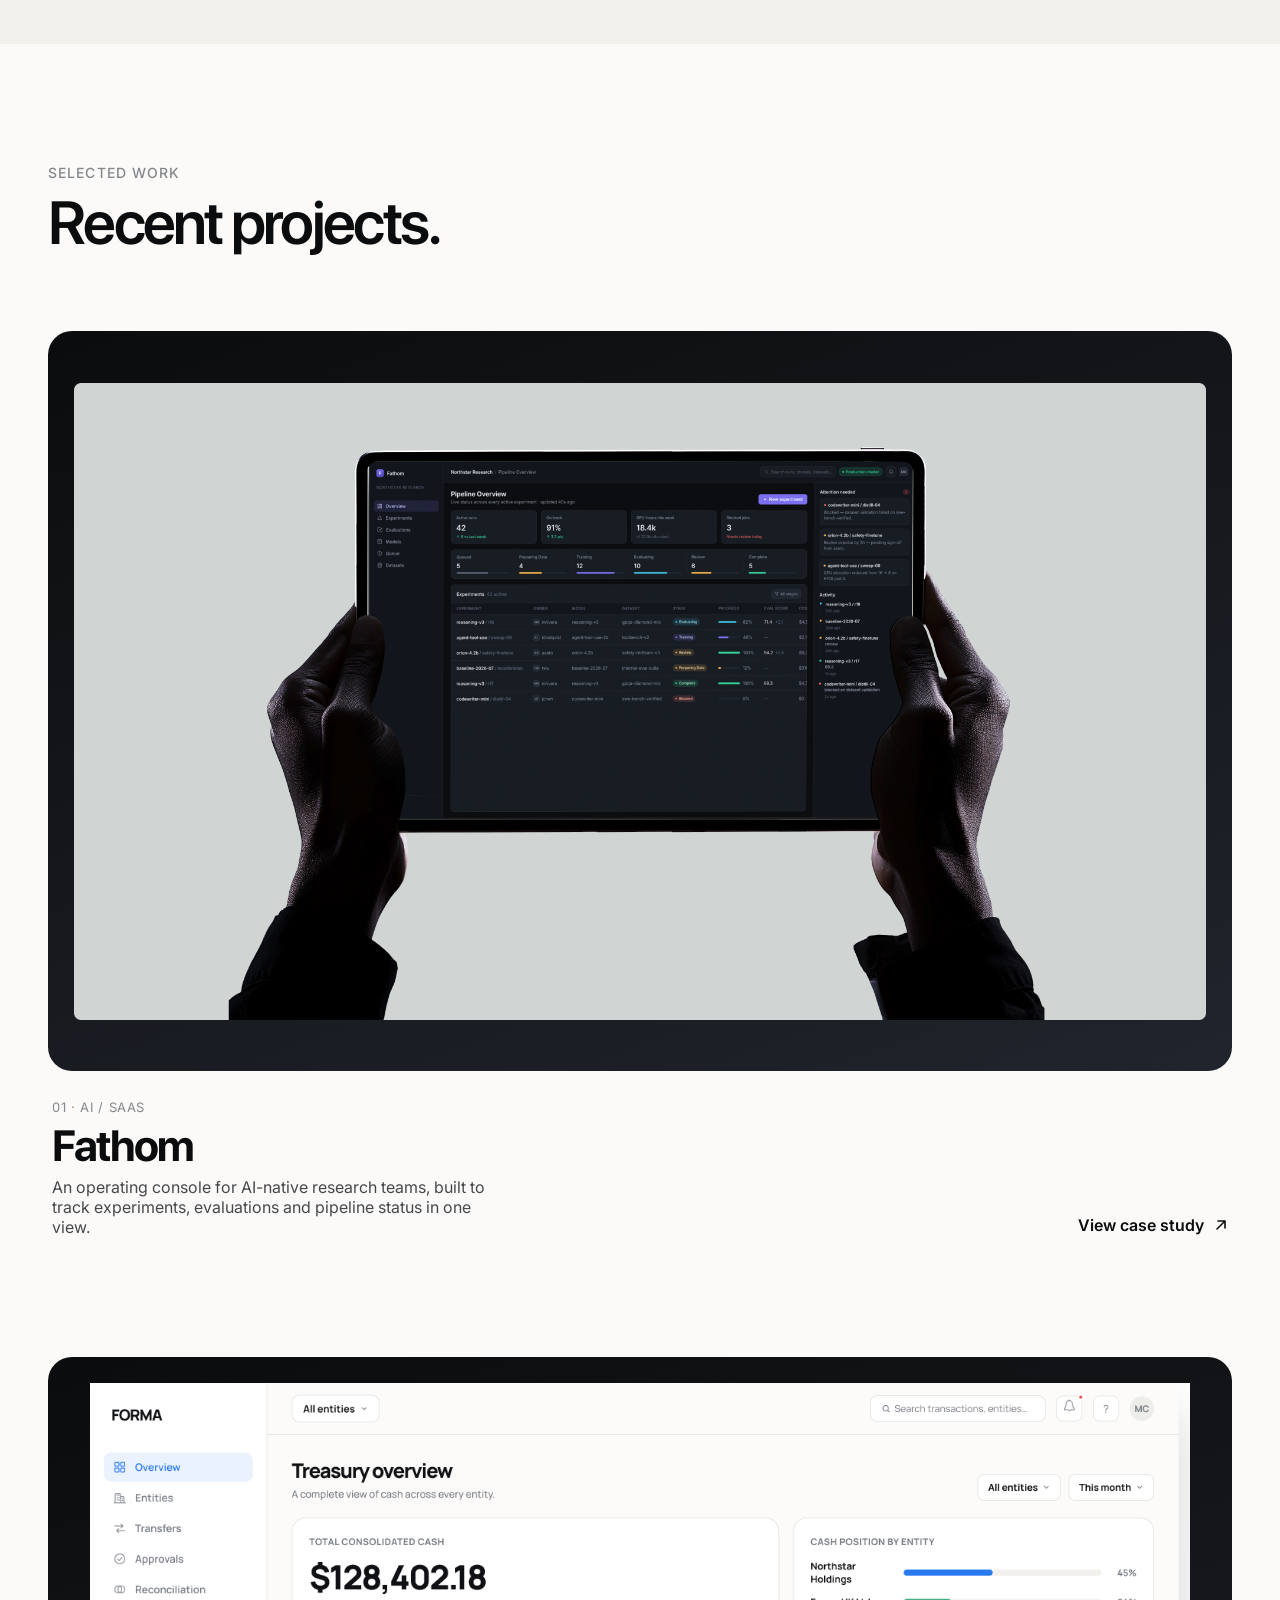
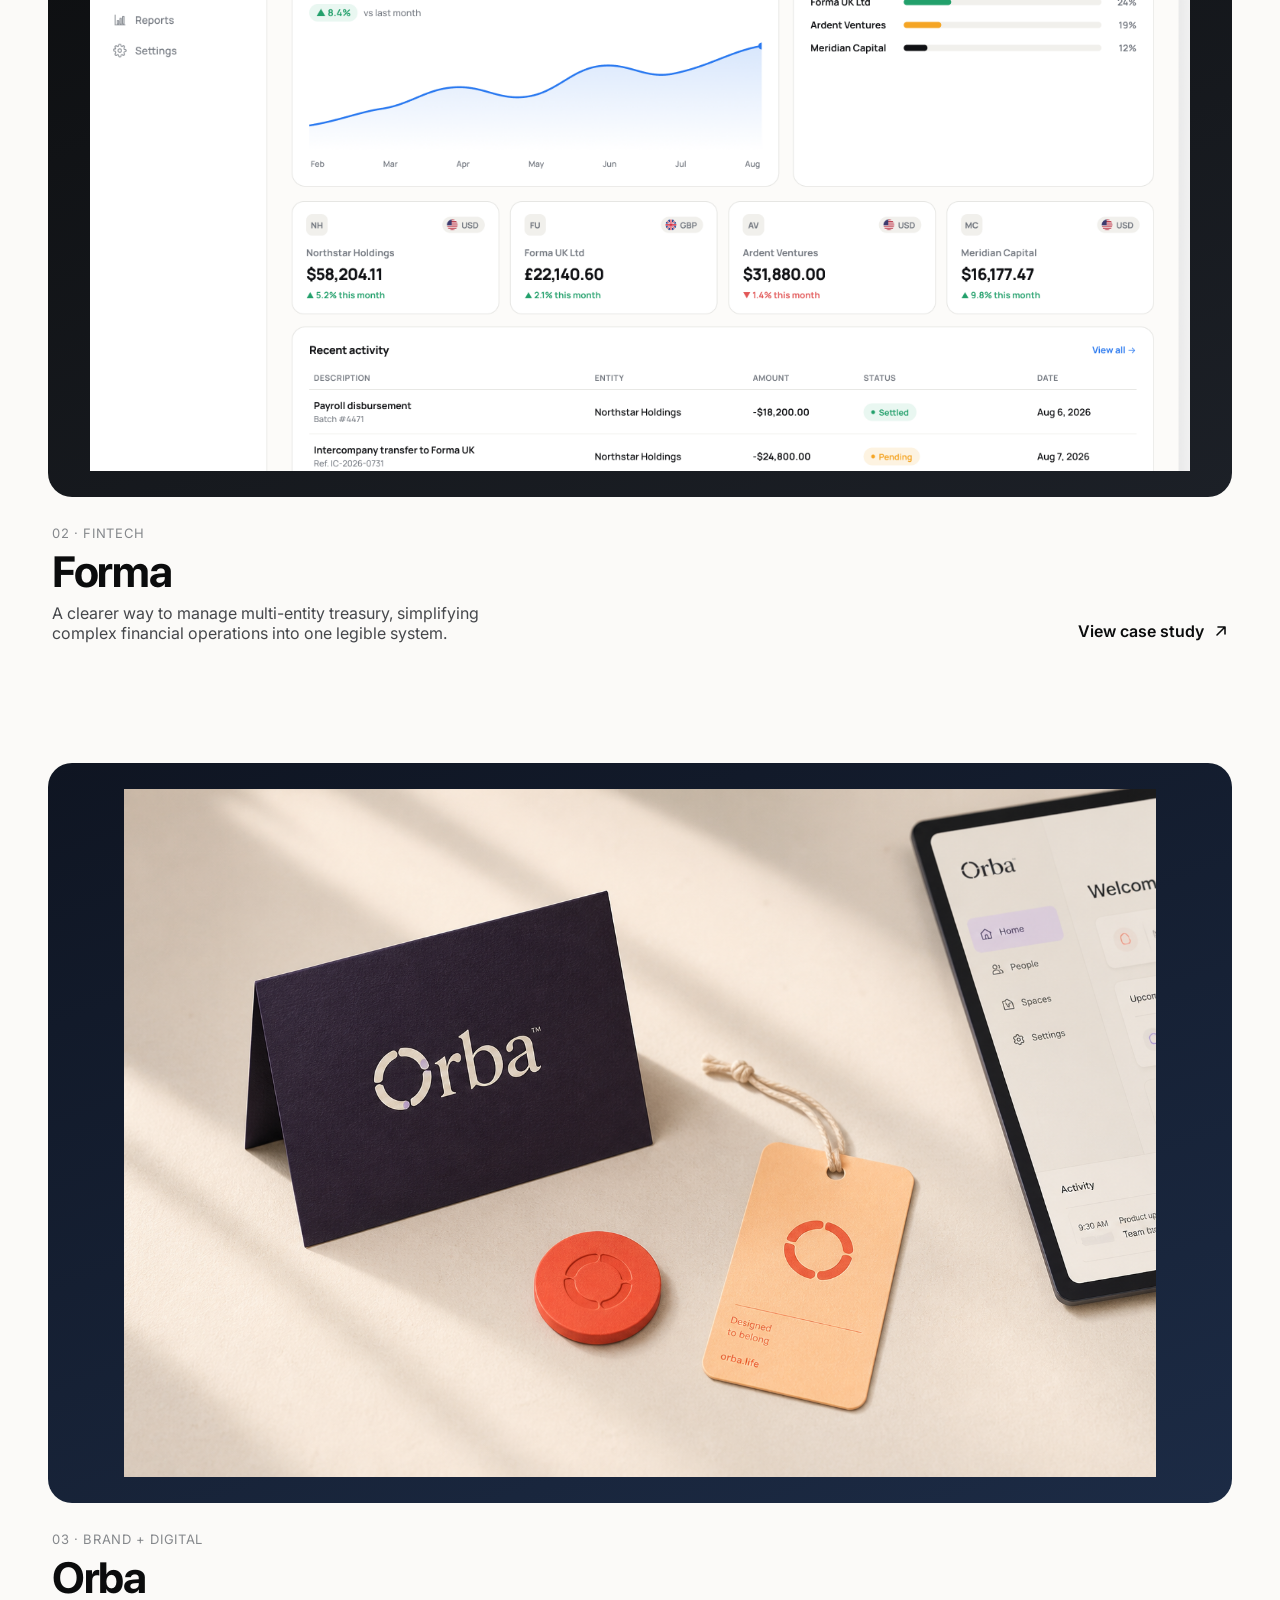
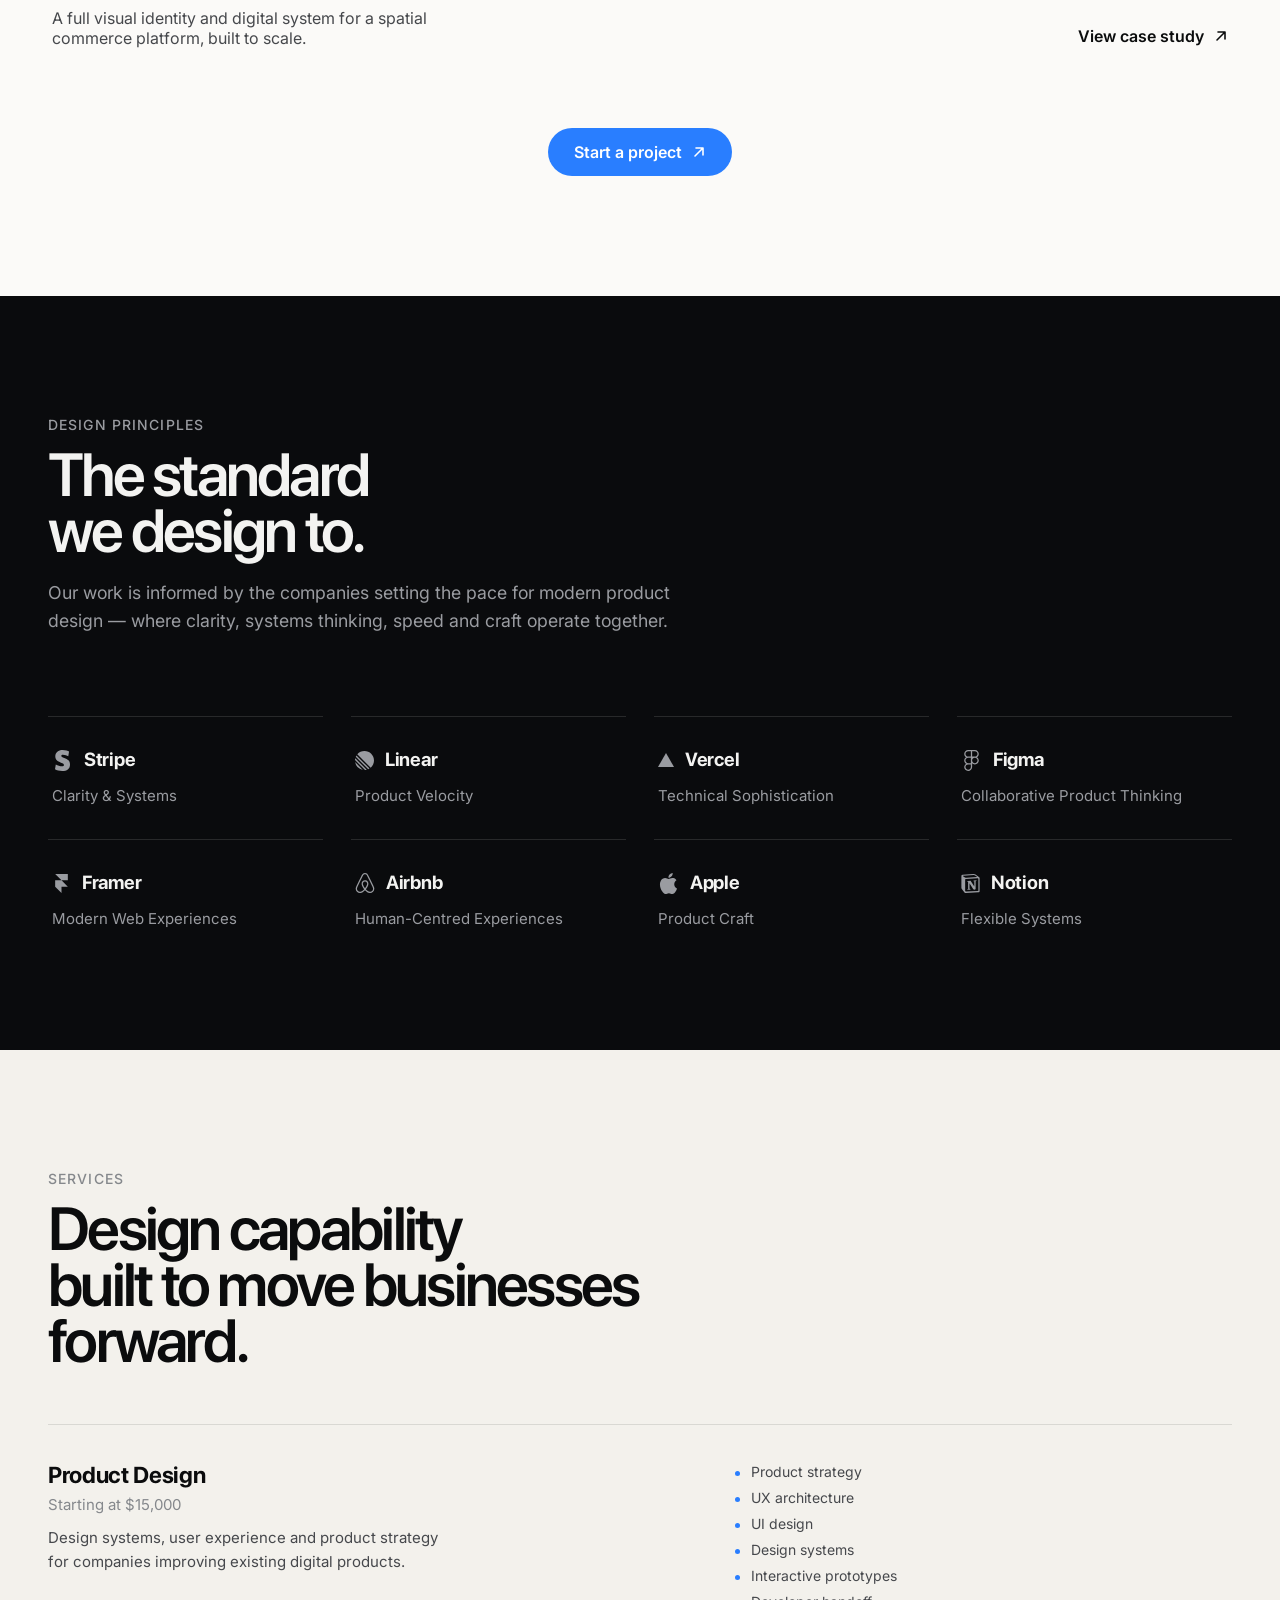
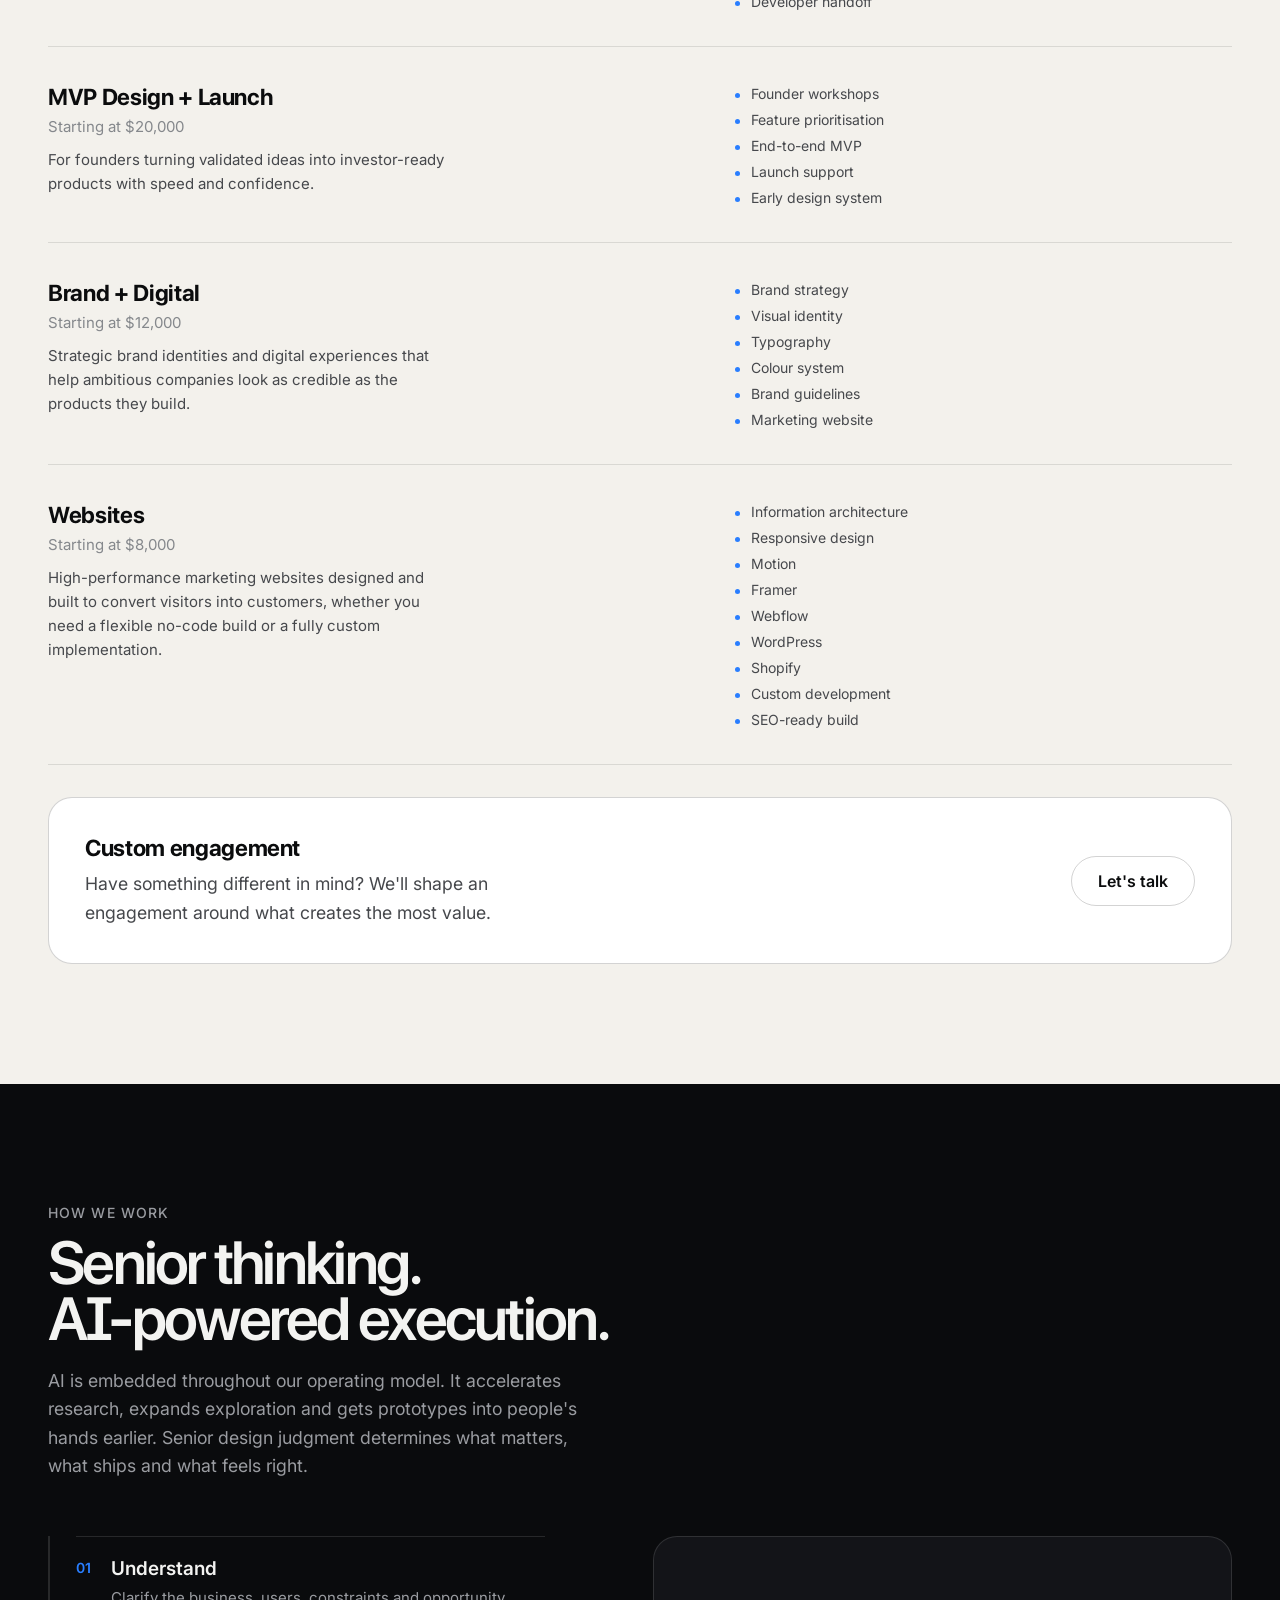
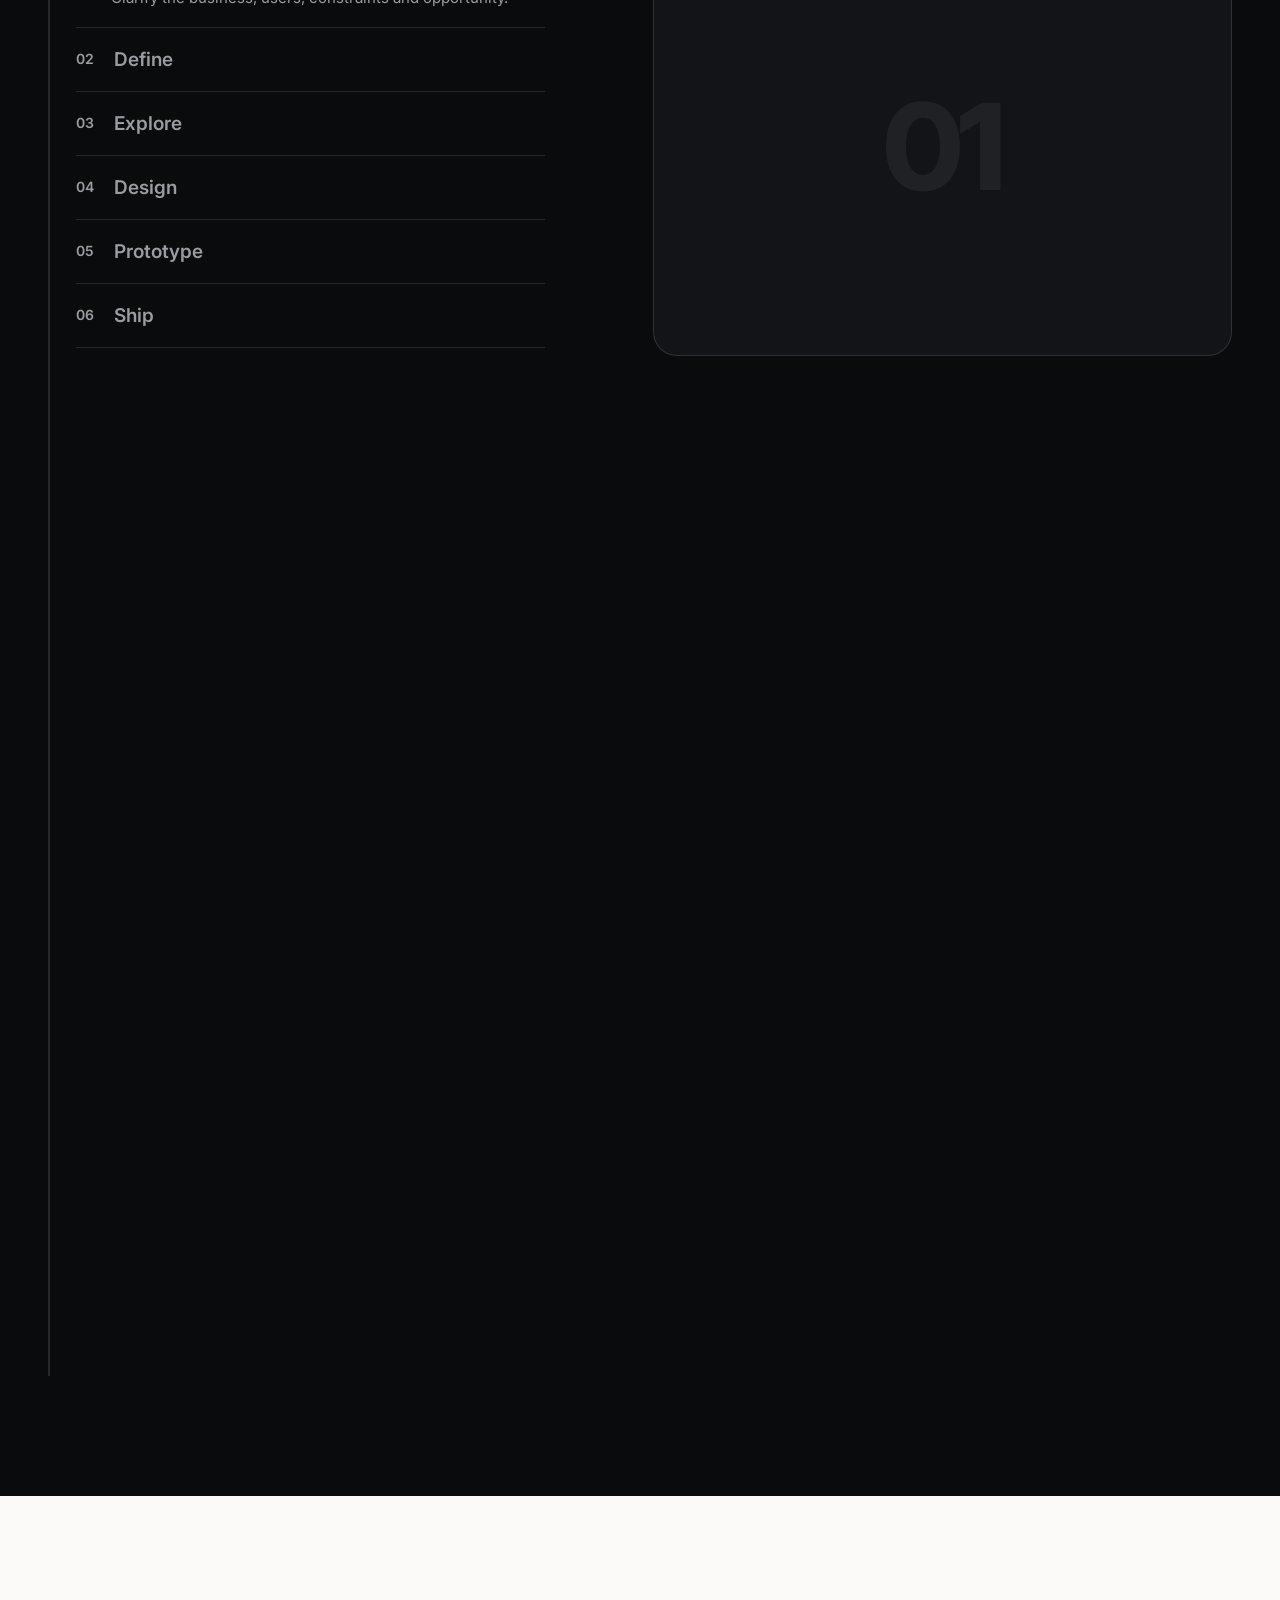
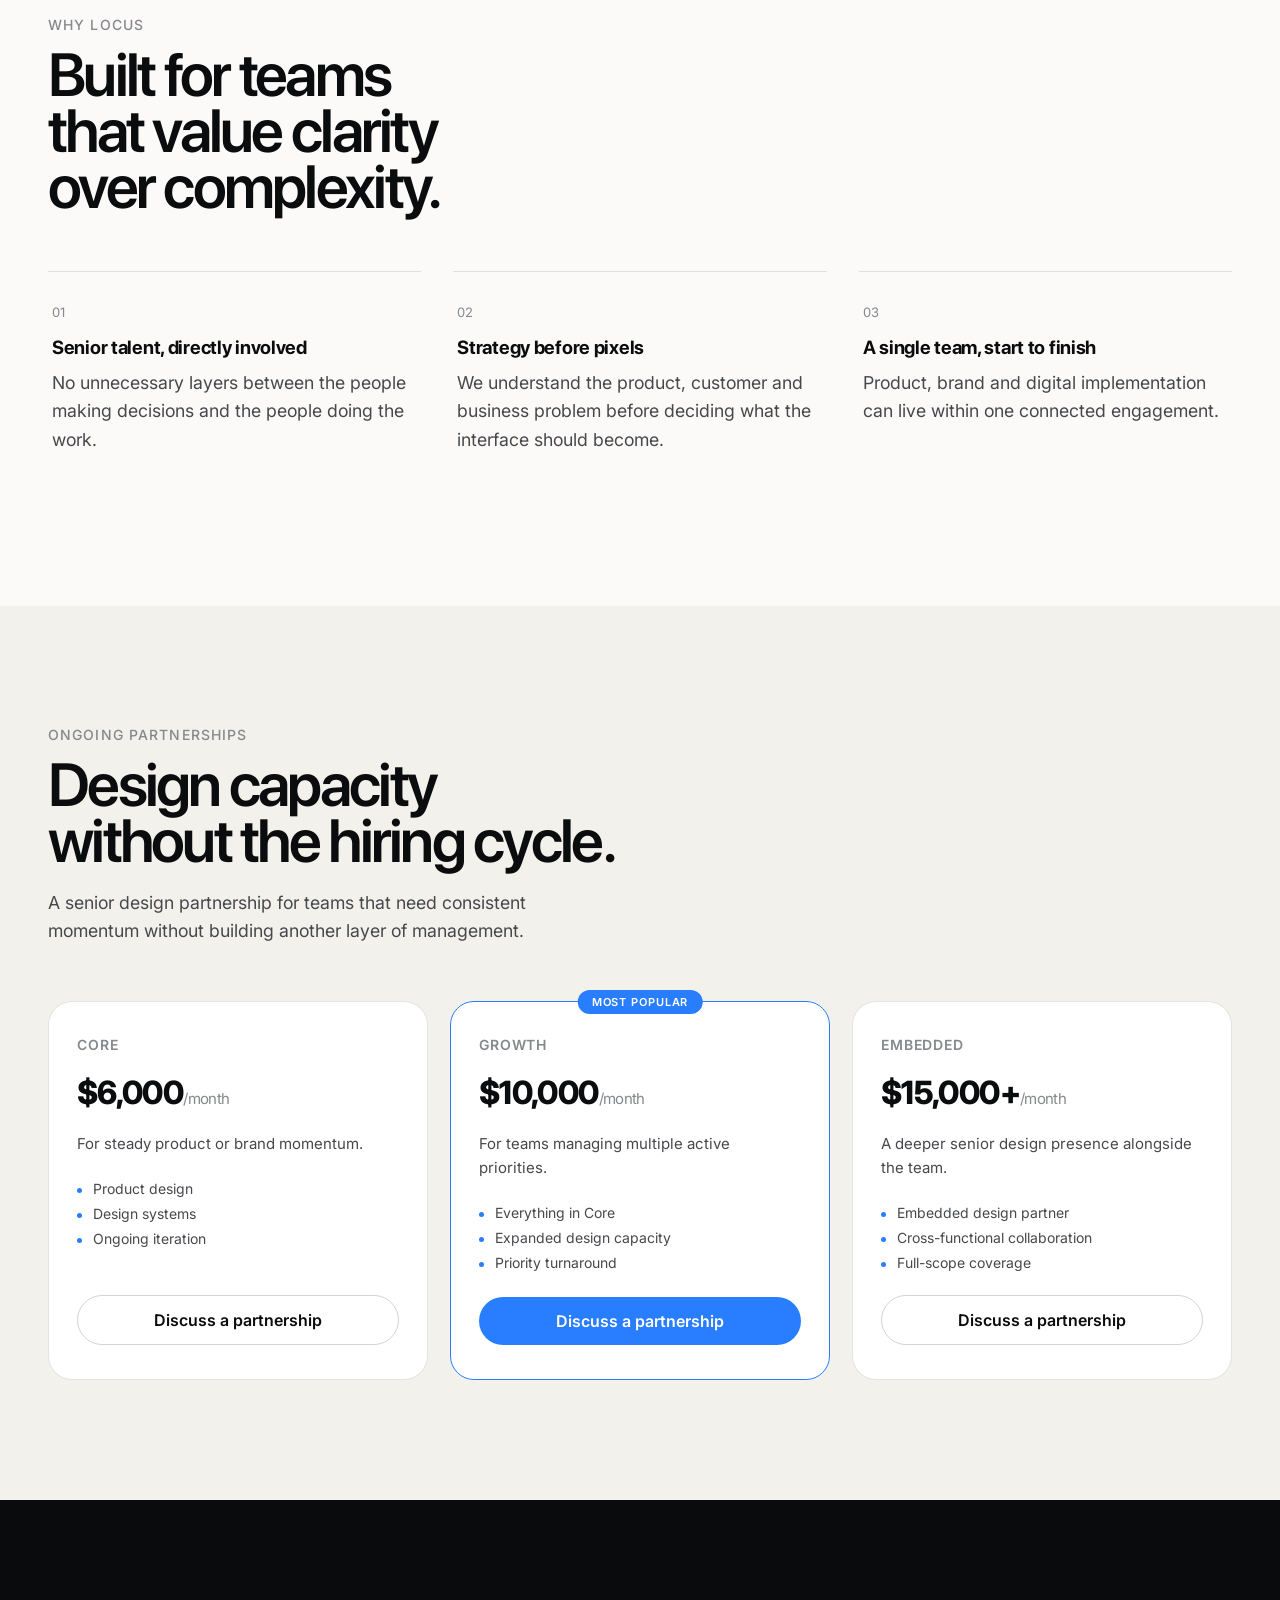
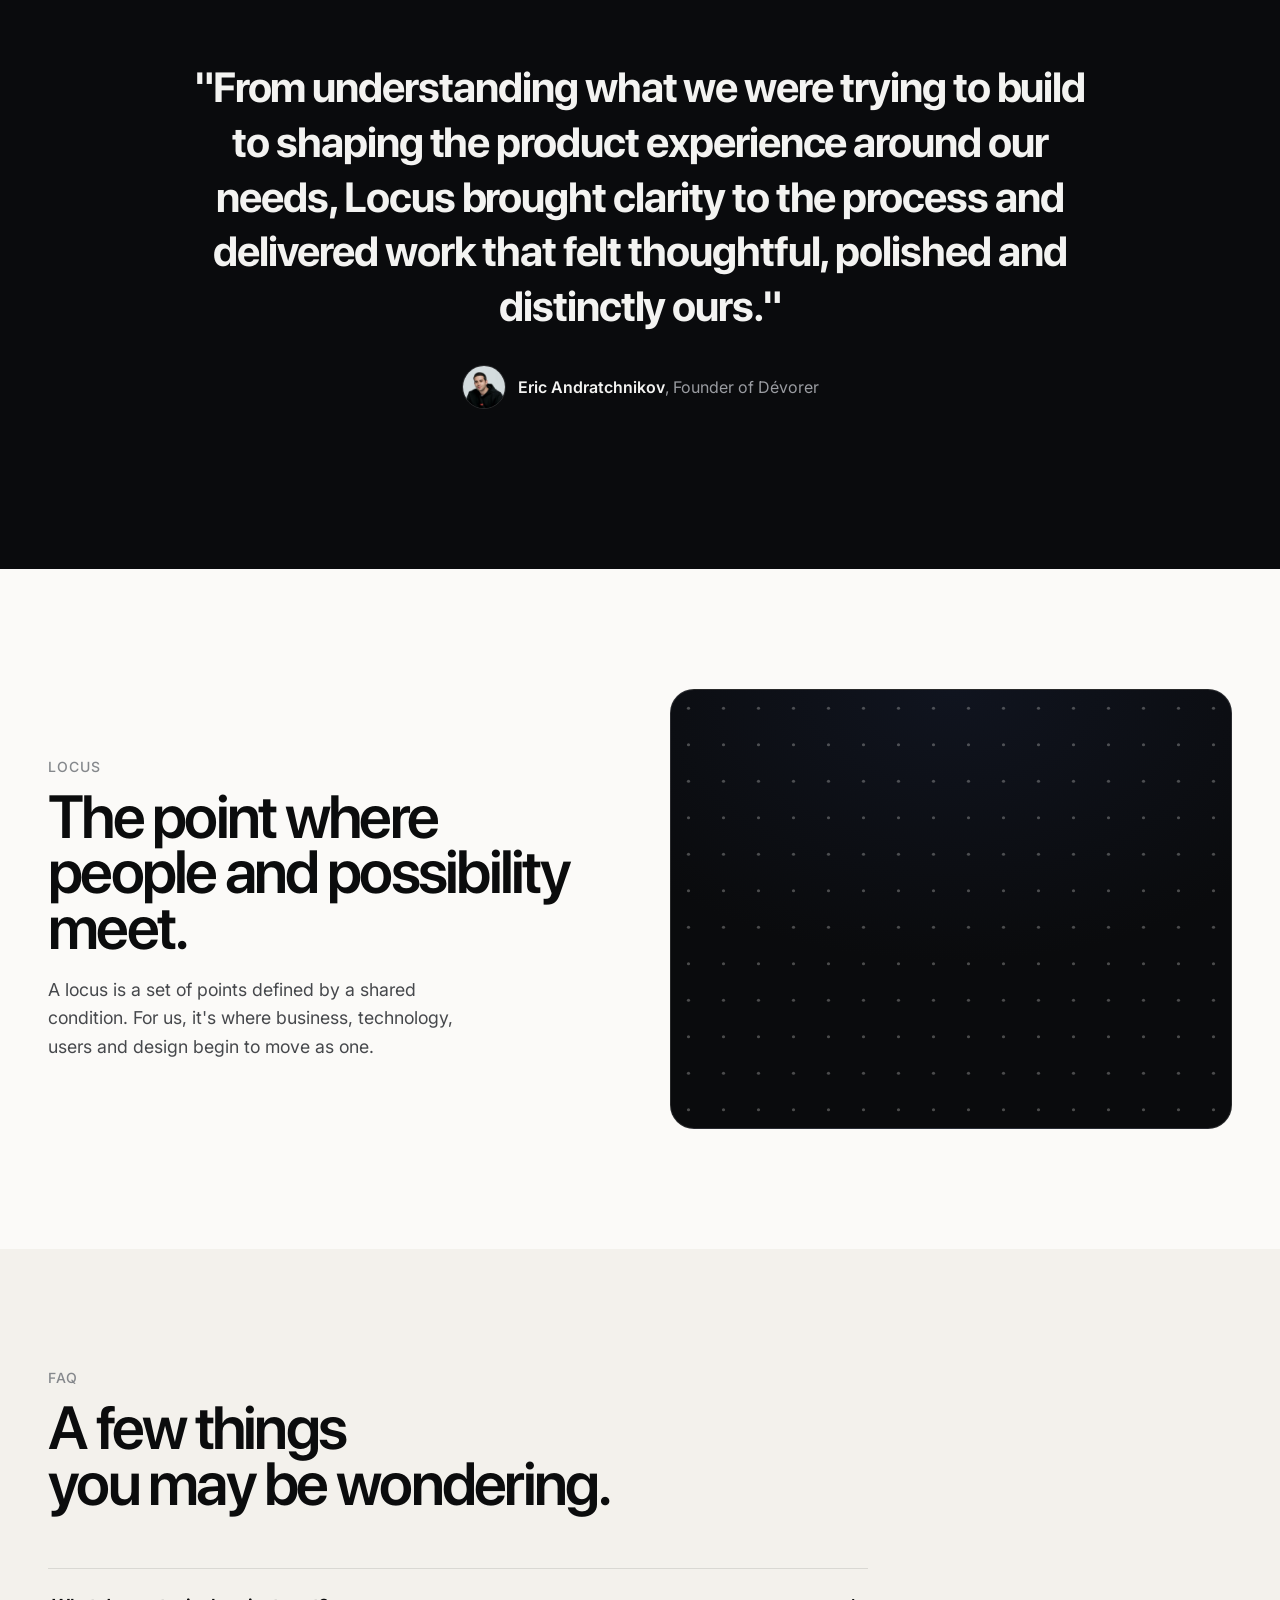
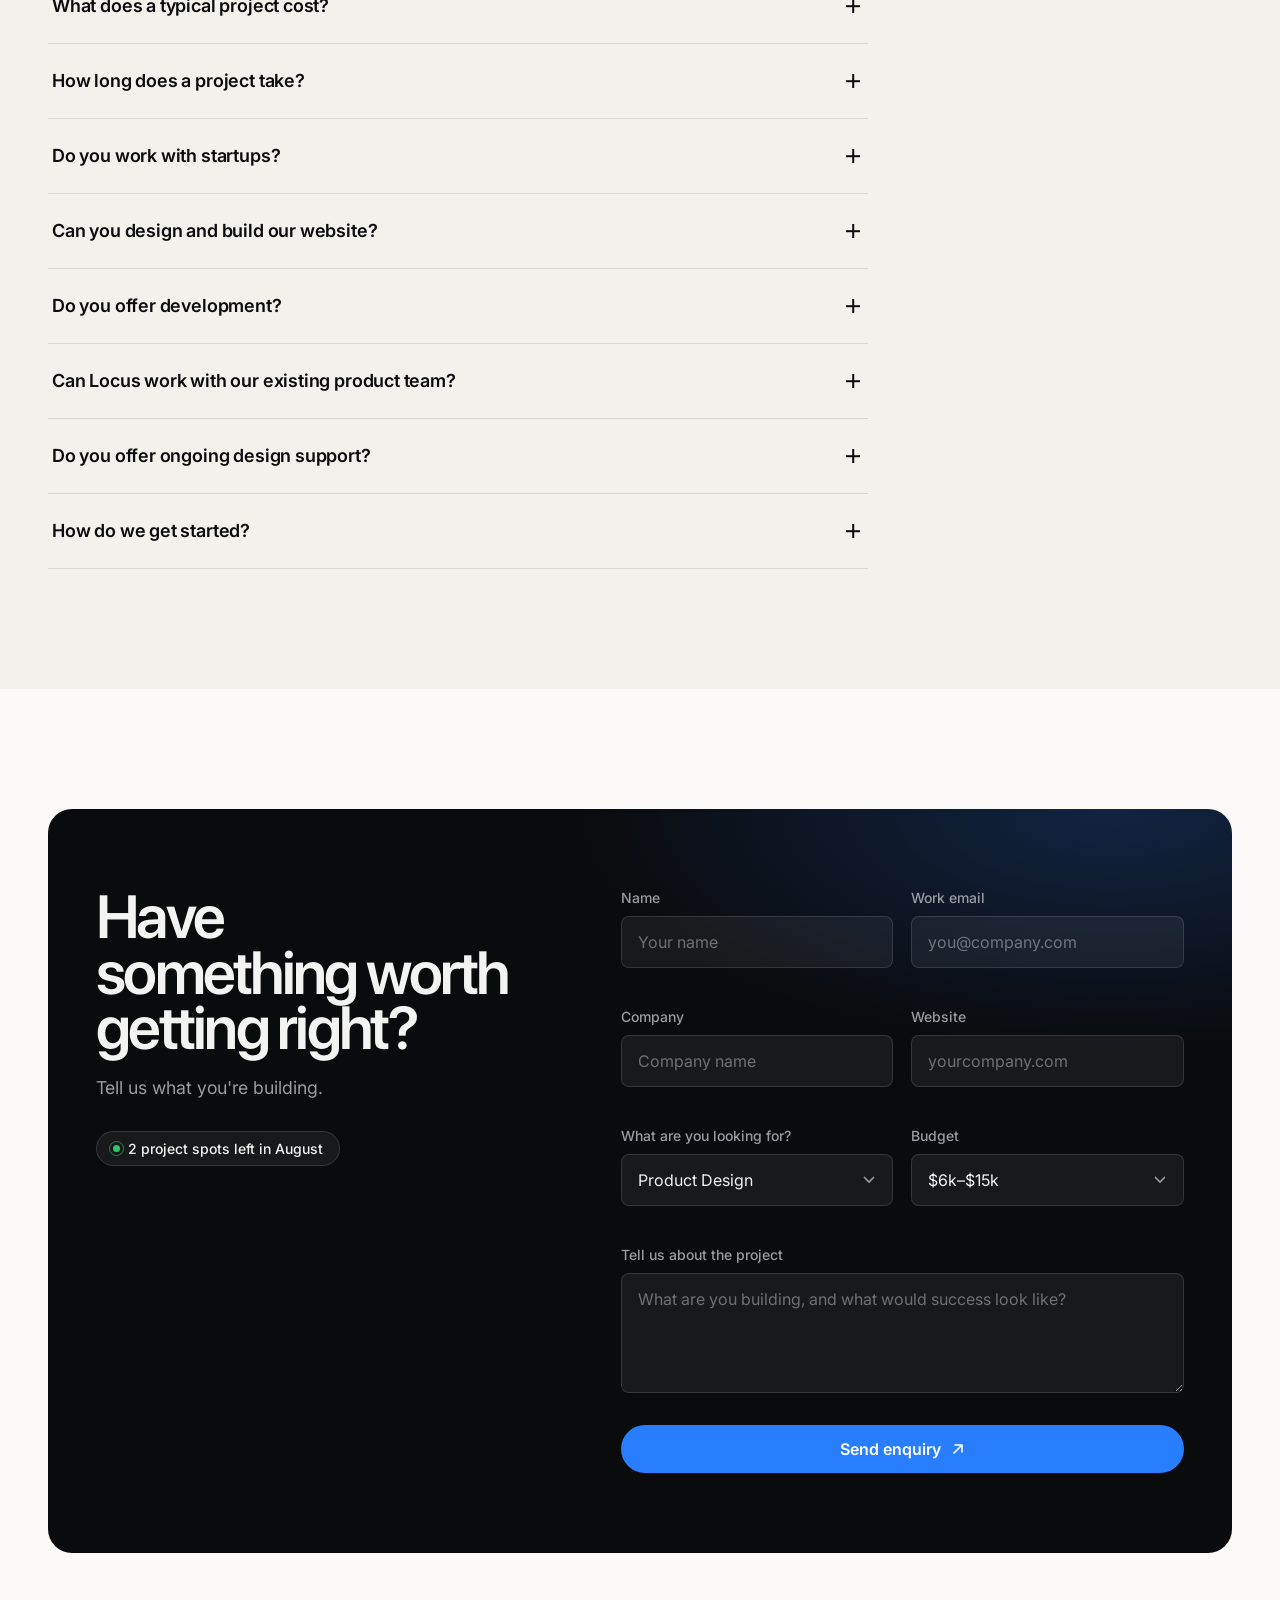
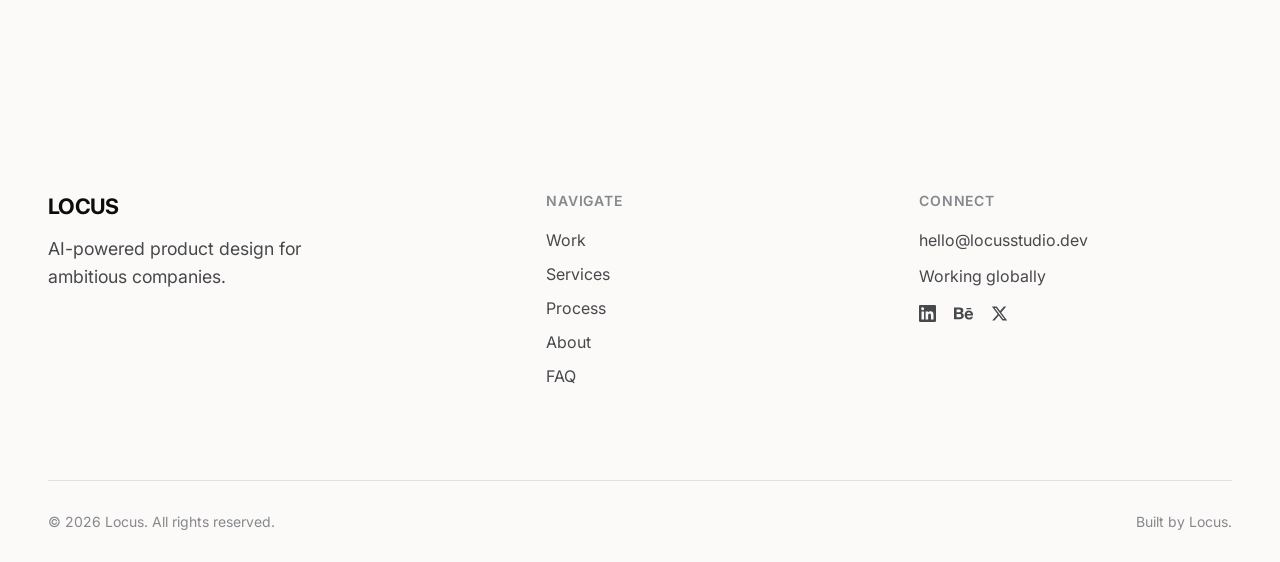
==== commit 6ca8603c: "Add founder photo to testimonial Co-Authored-By: Claude Opus 5 <noreply@anthropic.com>" ====
--- a/index.html
+++ b/index.html
@@ -474,7 +474,7 @@
 <section class="testimonial-section">
   <div class="container">
     <div class="testimonial-quote reveal">"From understanding what we were trying to build to shaping the product experience around our needs, Locus brought clarity to the process and delivered work that felt thoughtful, polished and distinctly ours."</div>
-    <div class="testimonial-attr reveal"><strong>Eric Andratchnikov</strong>, Founder of Dévorer</div>
+    <div class="testimonial-attr reveal"><img class="testimonial-avatar" src="assets/images/Devorer Founder/Eric Andratchnikov.jpeg" alt="Eric Andratchnikov" loading="lazy"><span><strong>Eric Andratchnikov</strong>, Founder of Dévorer</span></div>
   </div>
 </section>
 
--- a/assets/css/home.css
+++ b/assets/css/home.css
@@ -313,7 +313,11 @@
   font-family:var(--font-display);font-weight:700;letter-spacing:-0.025em;
   font-size:clamp(24px,3.4vw,42px);line-height:1.3;max-width:920px;margin:0 auto var(--space-4);
 }
-.testimonial-attr{font-size:16px;color:var(--dark-text-soft);}
+.testimonial-attr{font-size:16px;color:var(--dark-text-soft);display:flex;align-items:center;justify-content:center;gap:12px;}
+.testimonial-avatar{
+  width:44px;height:44px;flex-shrink:0;border-radius:50%;
+  object-fit:cover;border:1px solid var(--dark-border);
+}
 .testimonial-attr strong{color:var(--dark-text);font-weight:600;}
 
 /* ============================================================
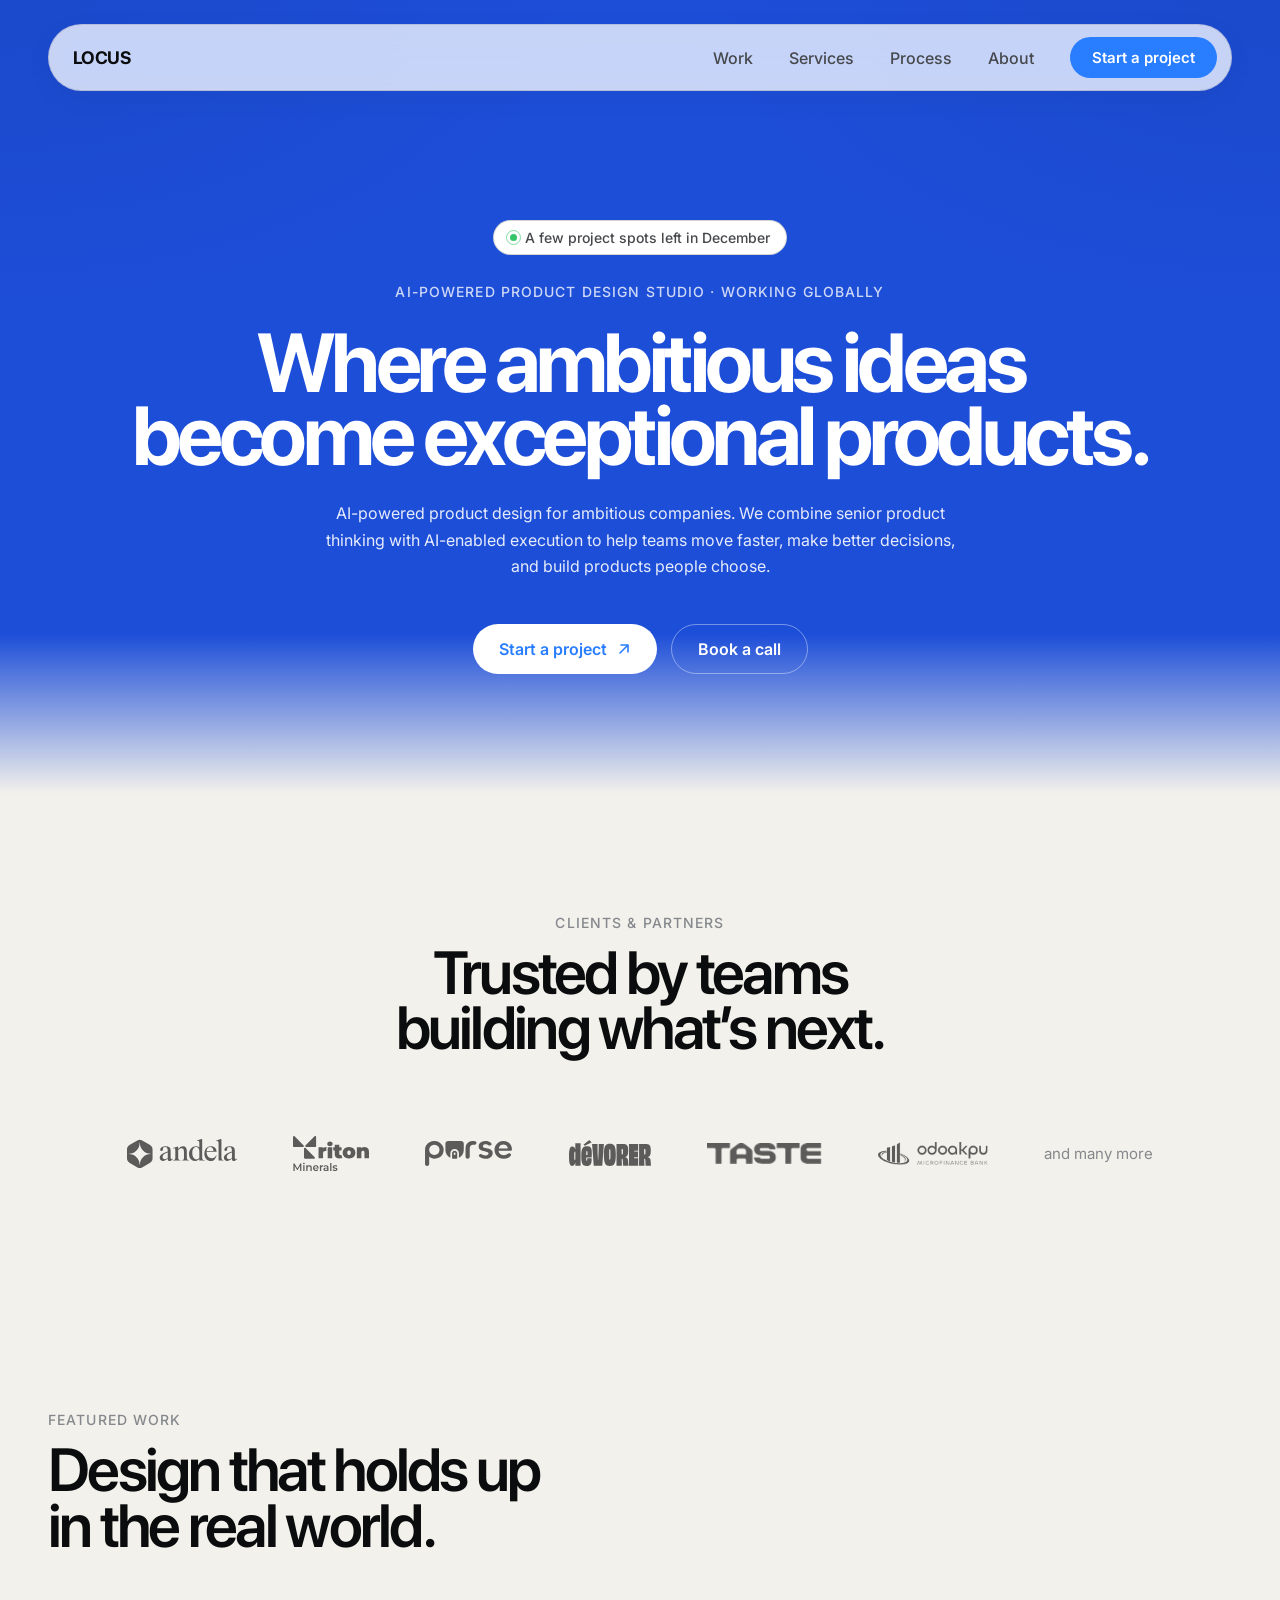
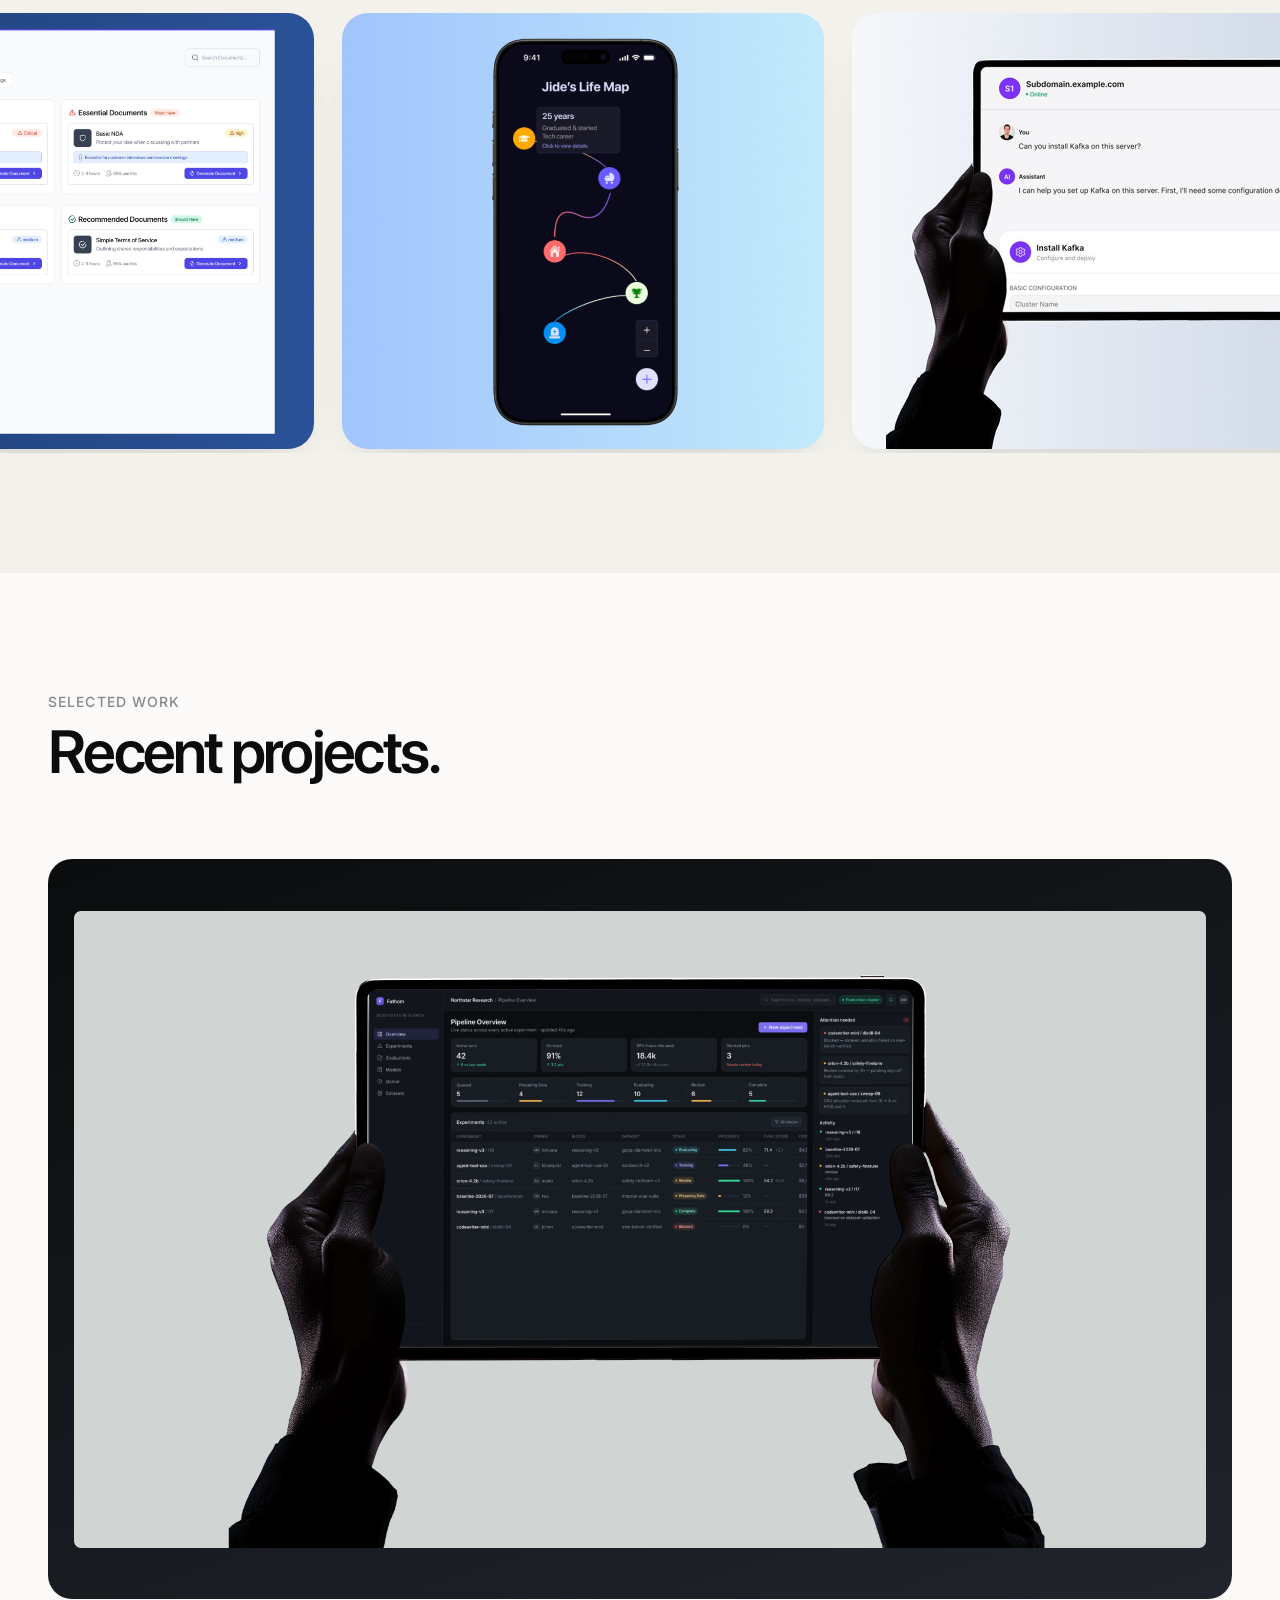
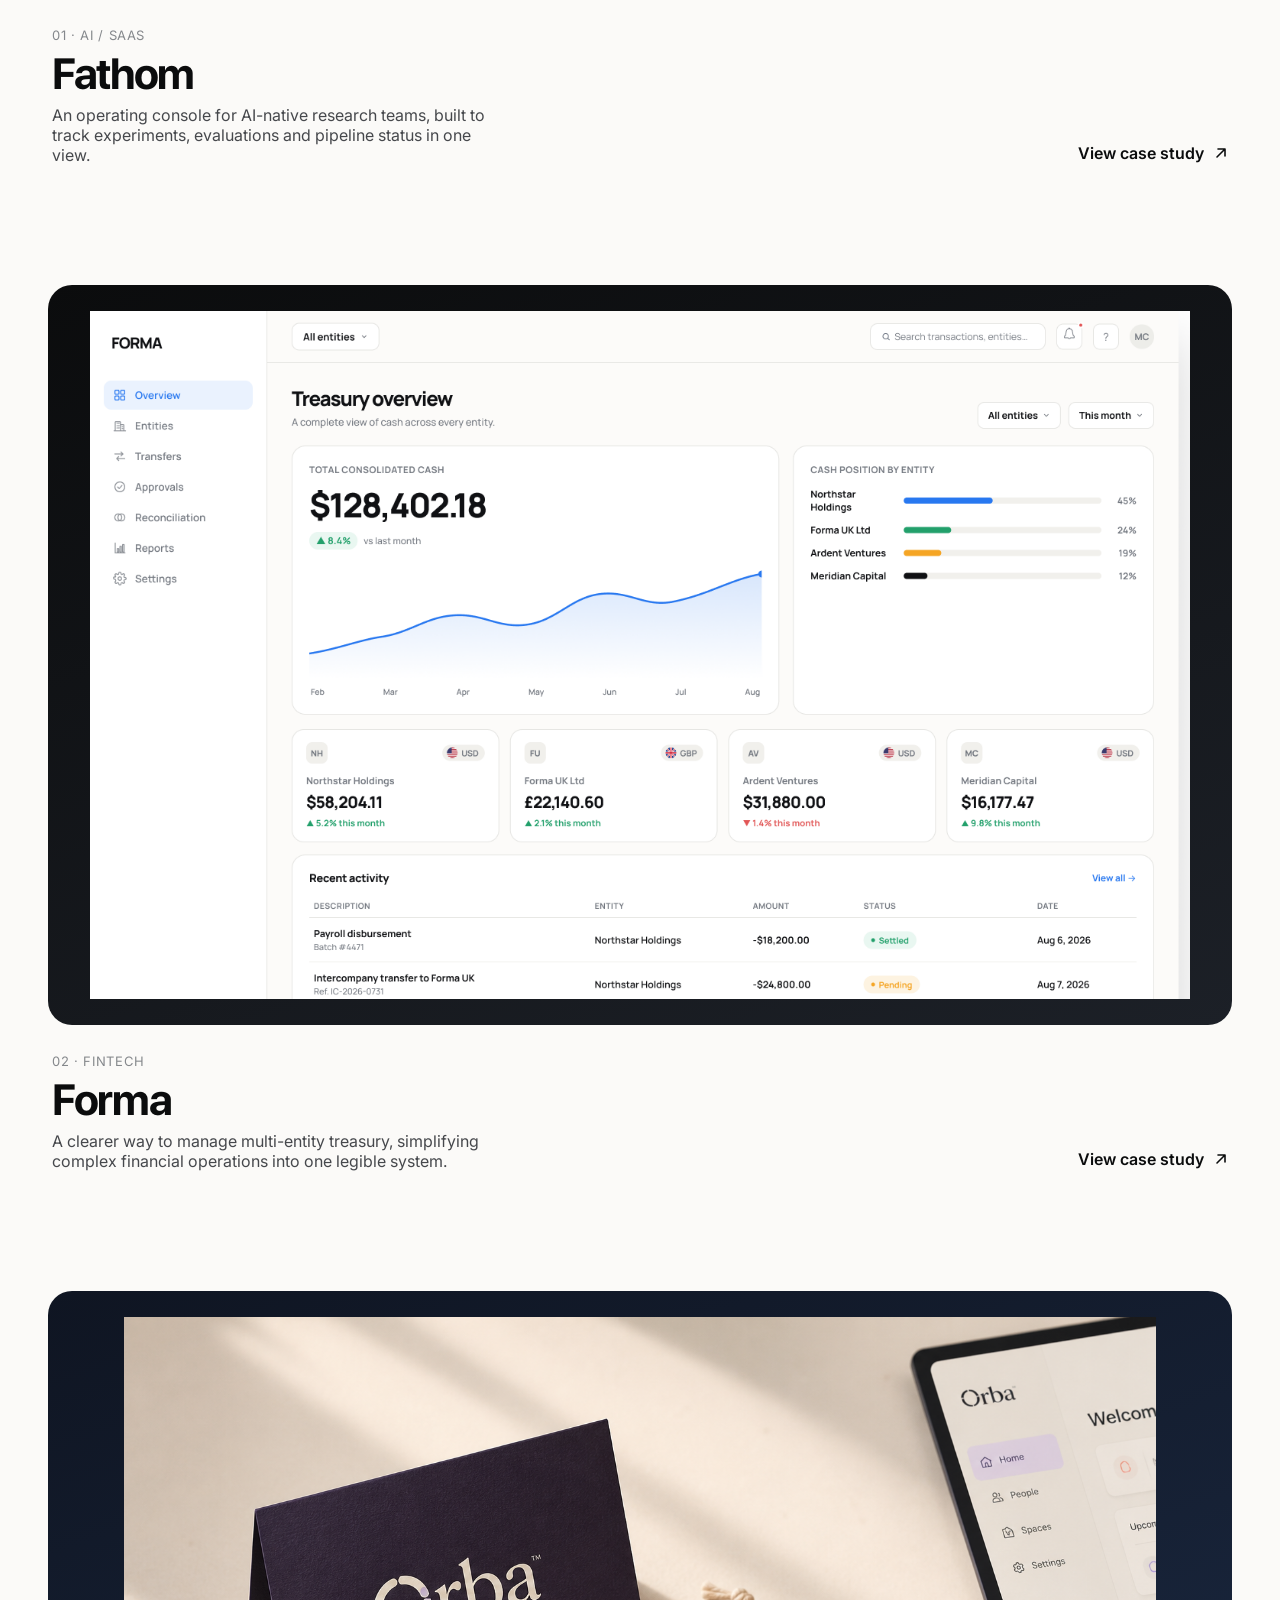
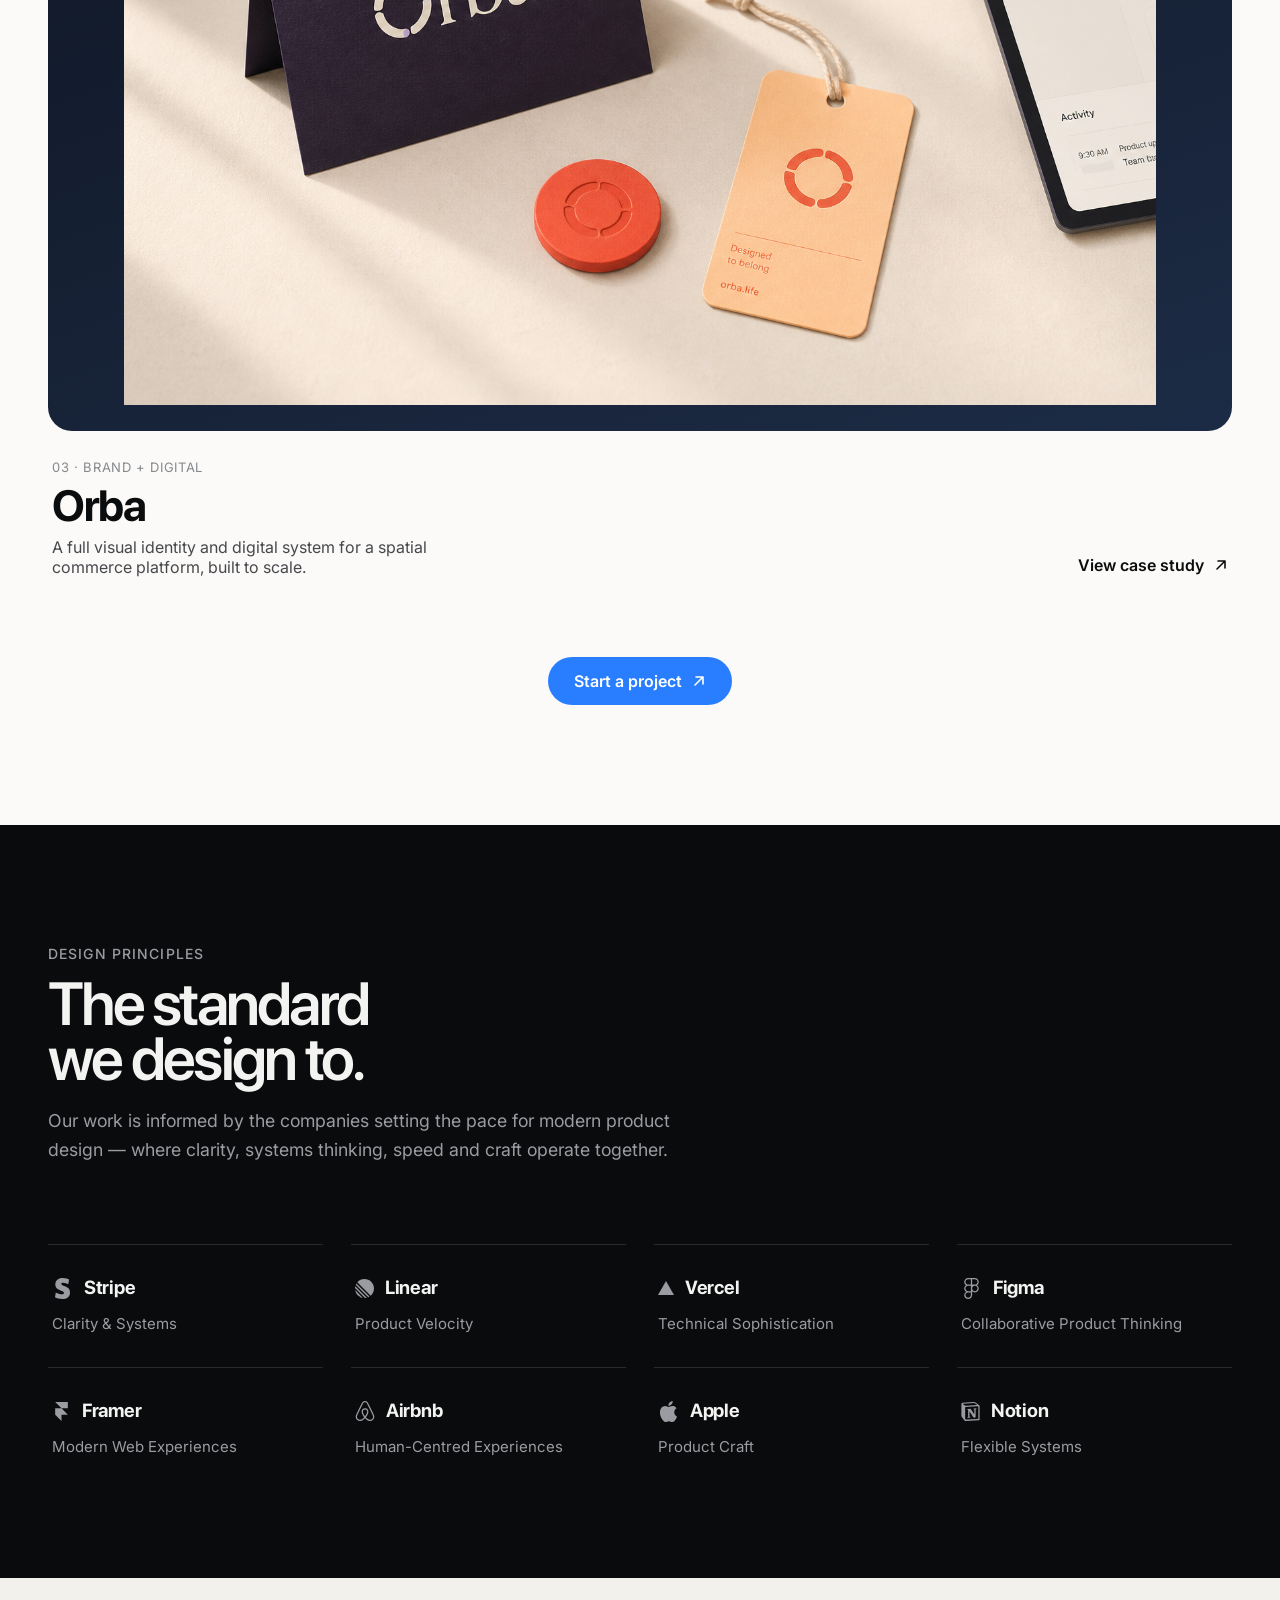
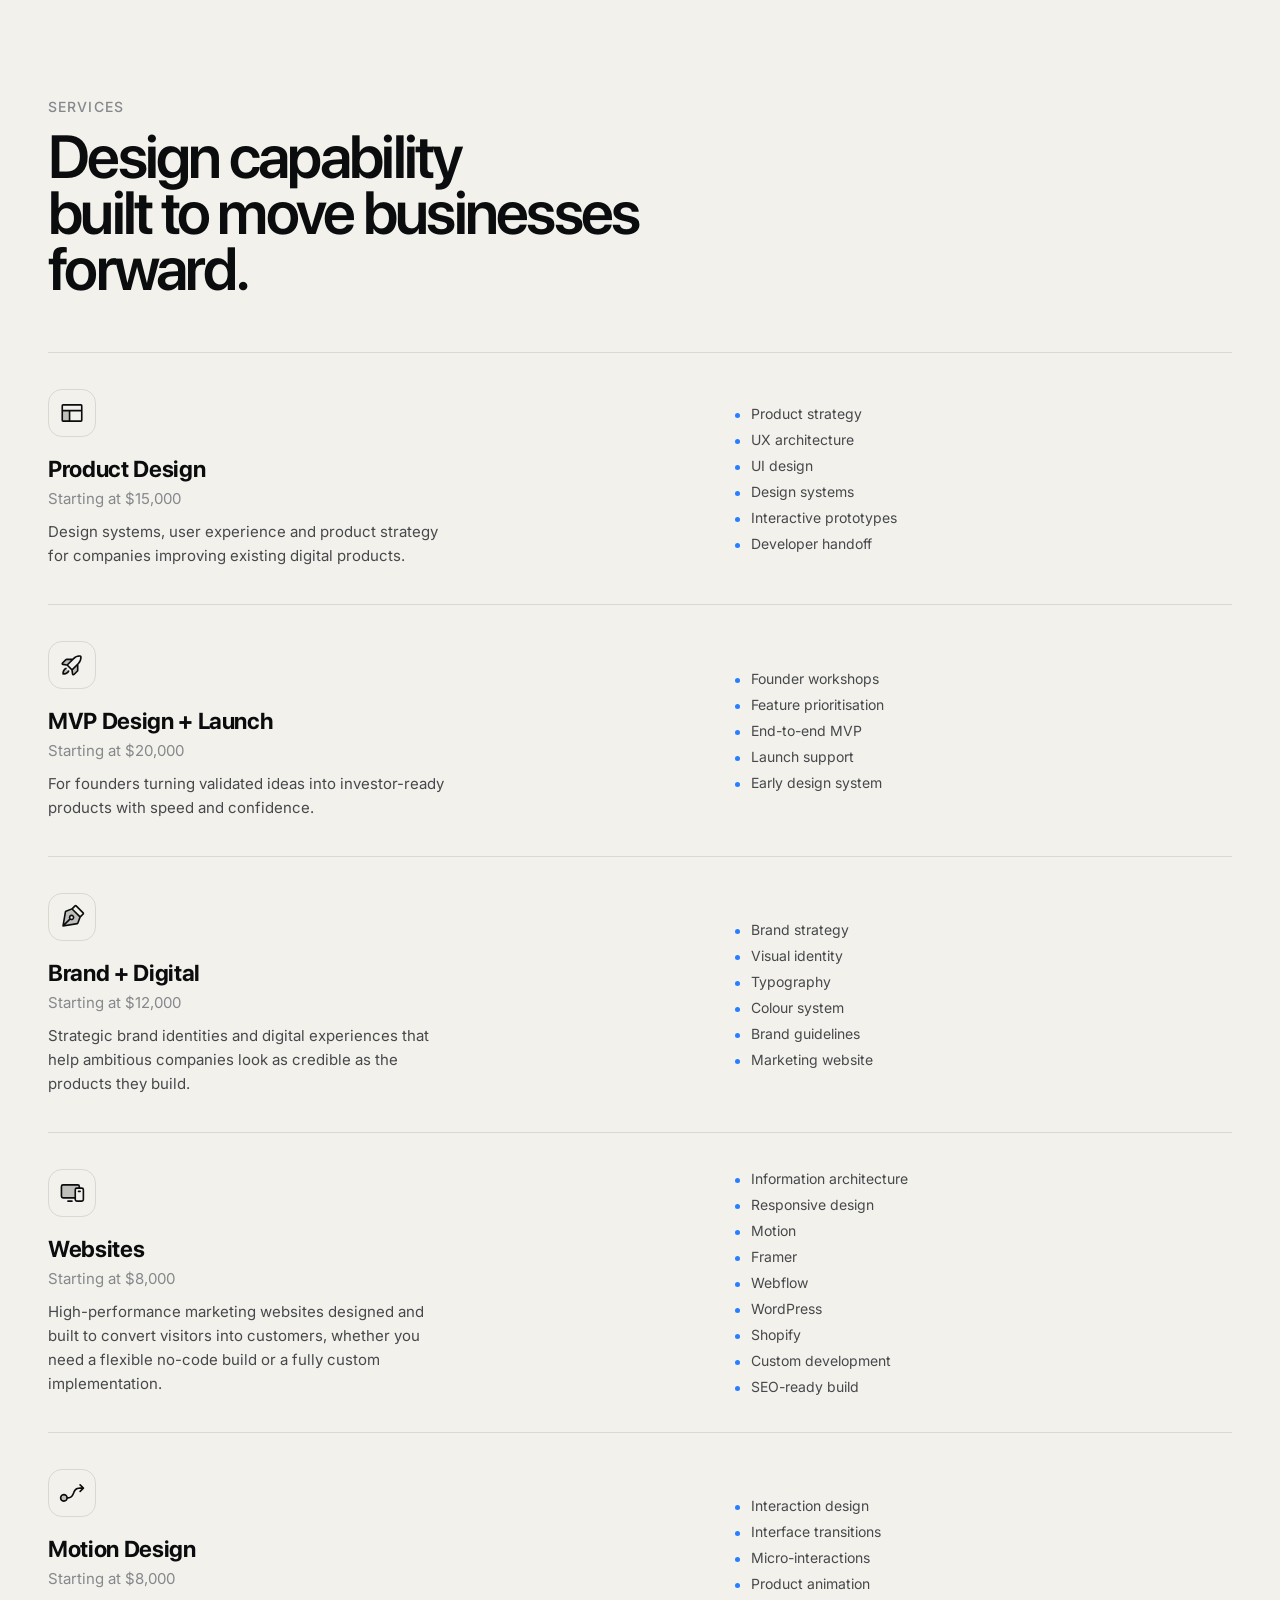
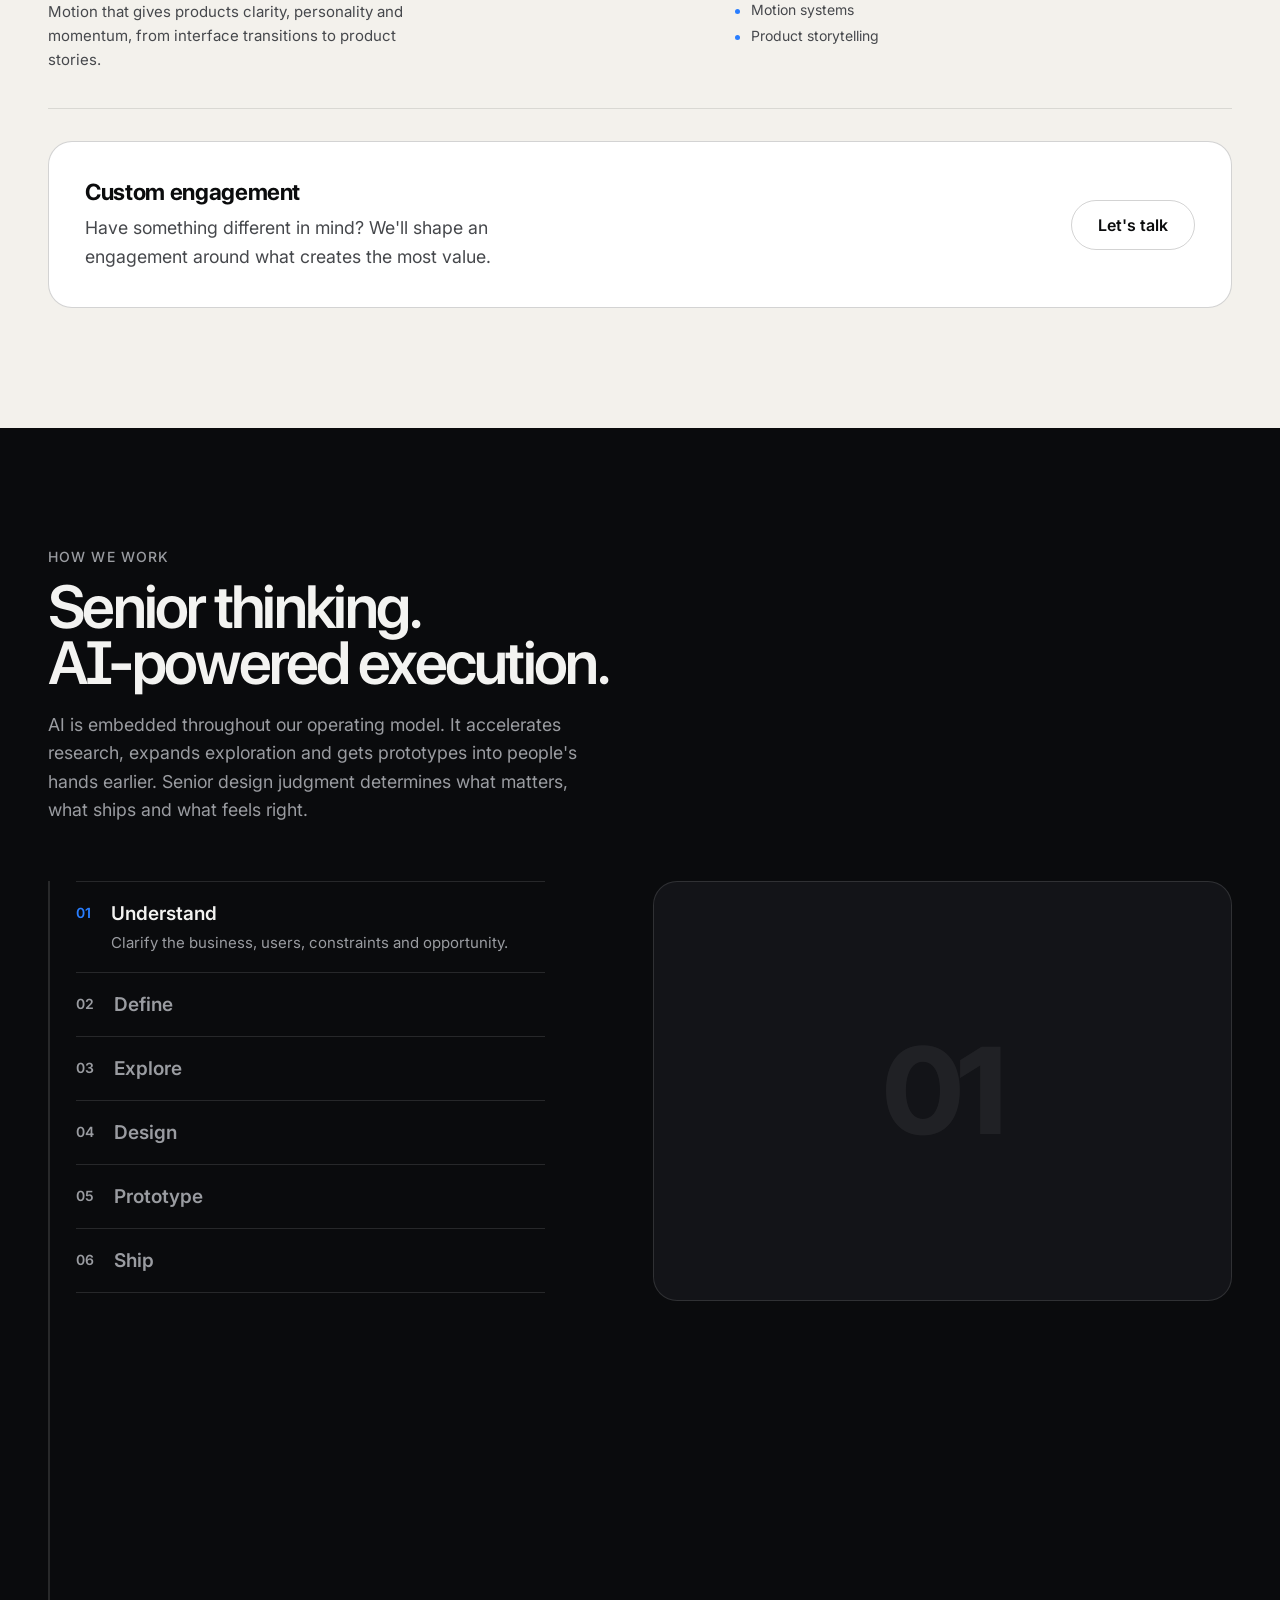
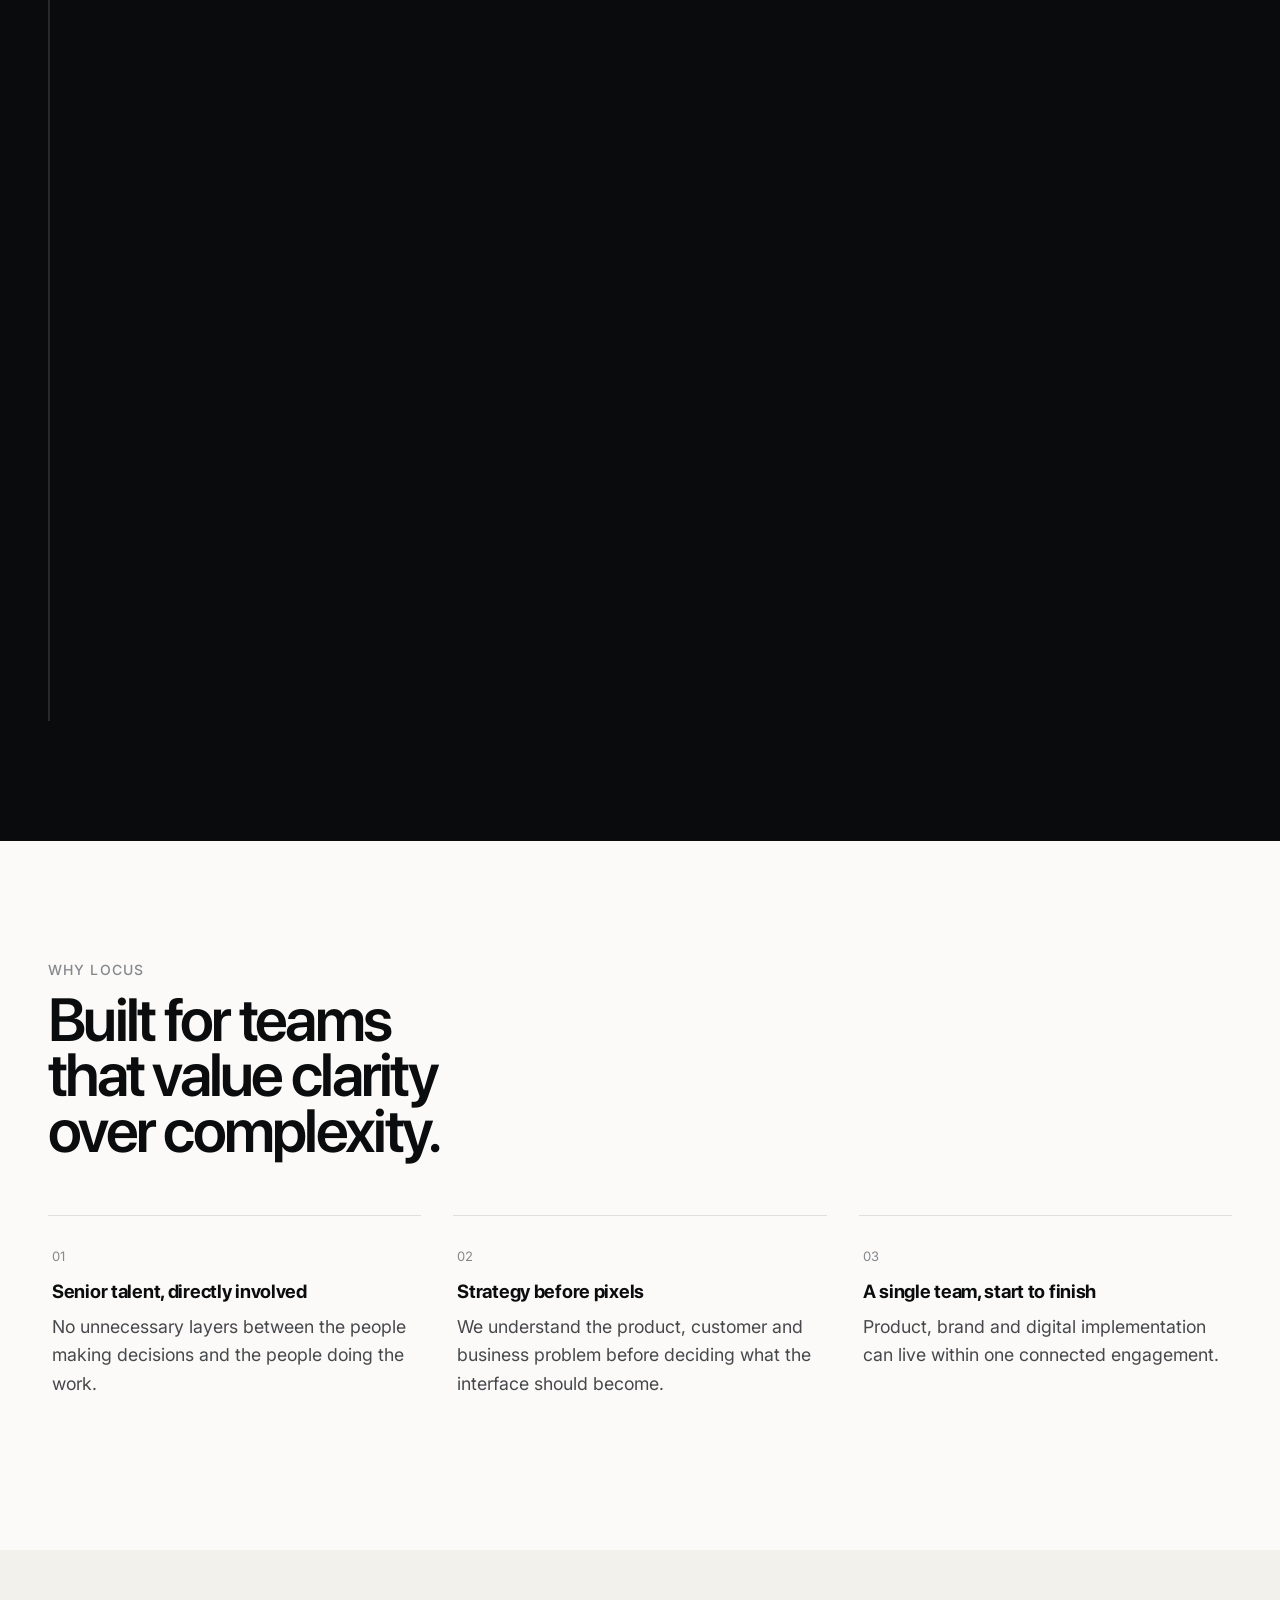
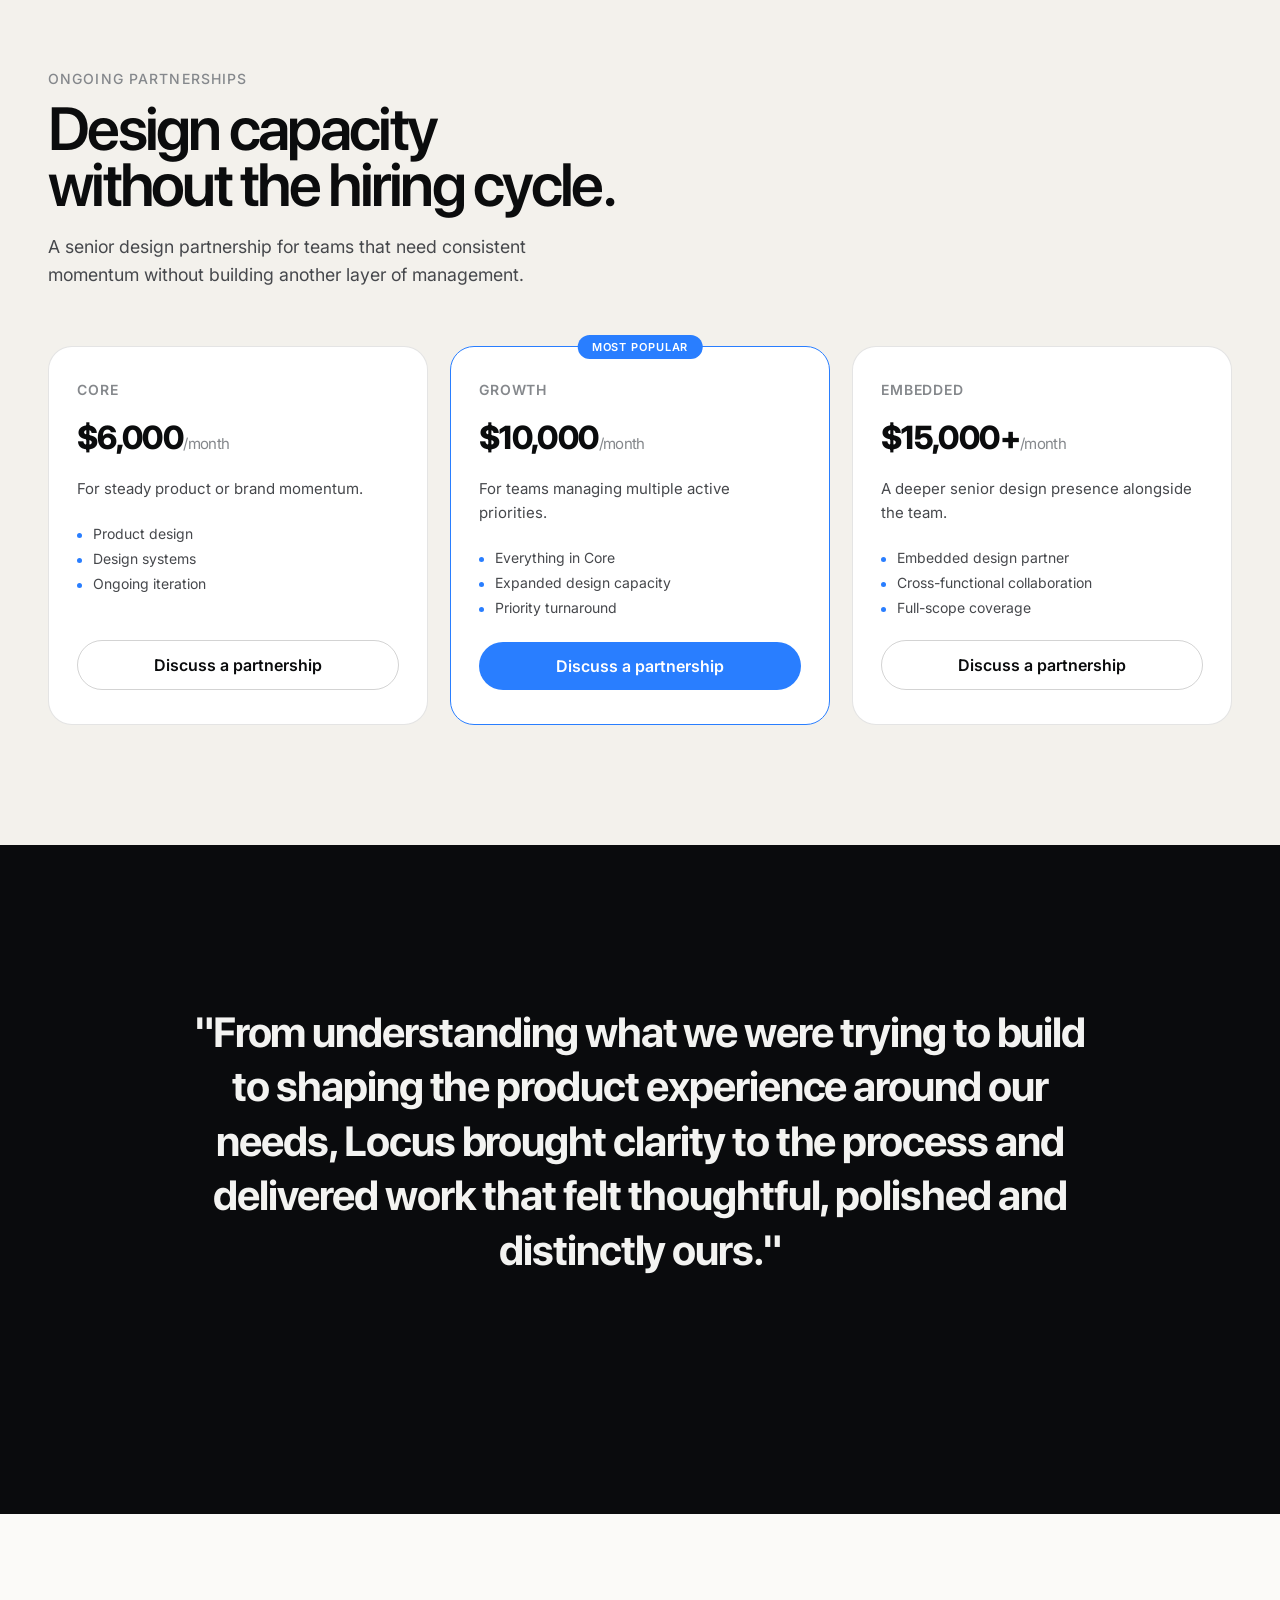
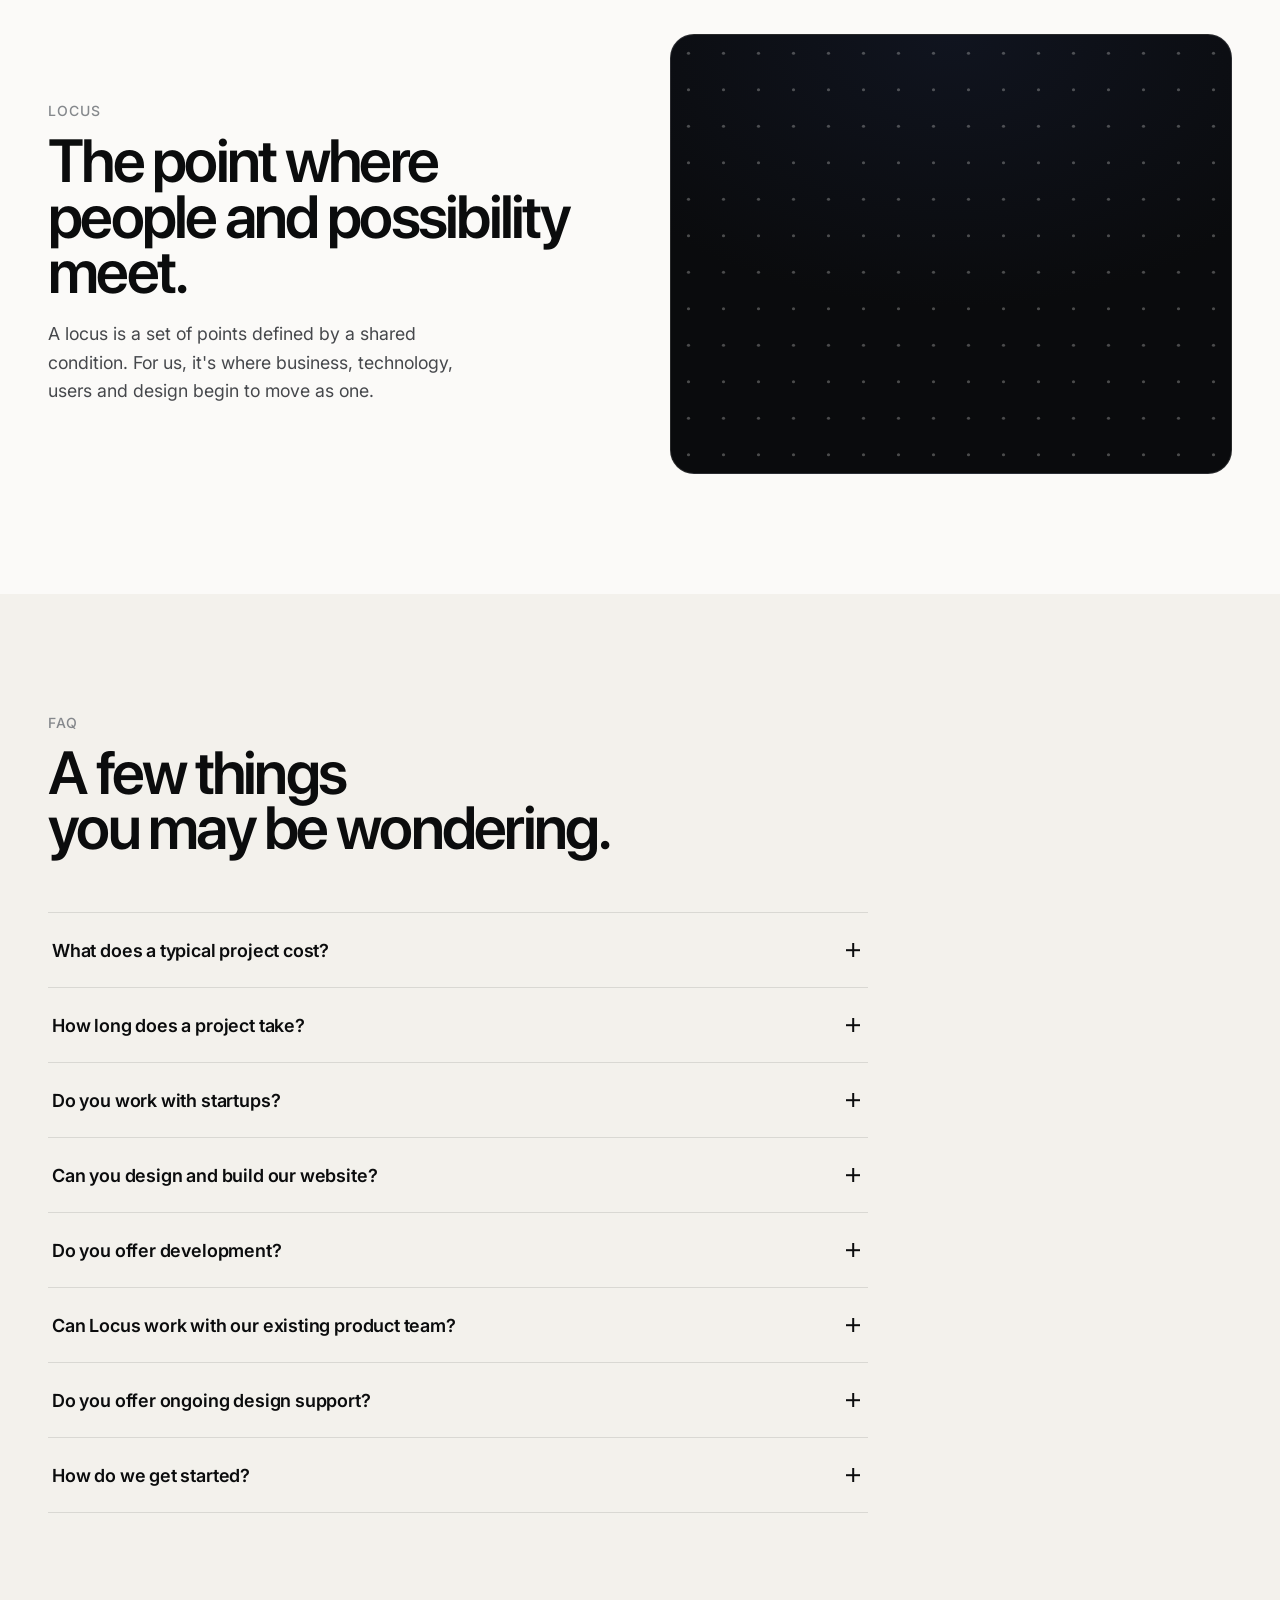
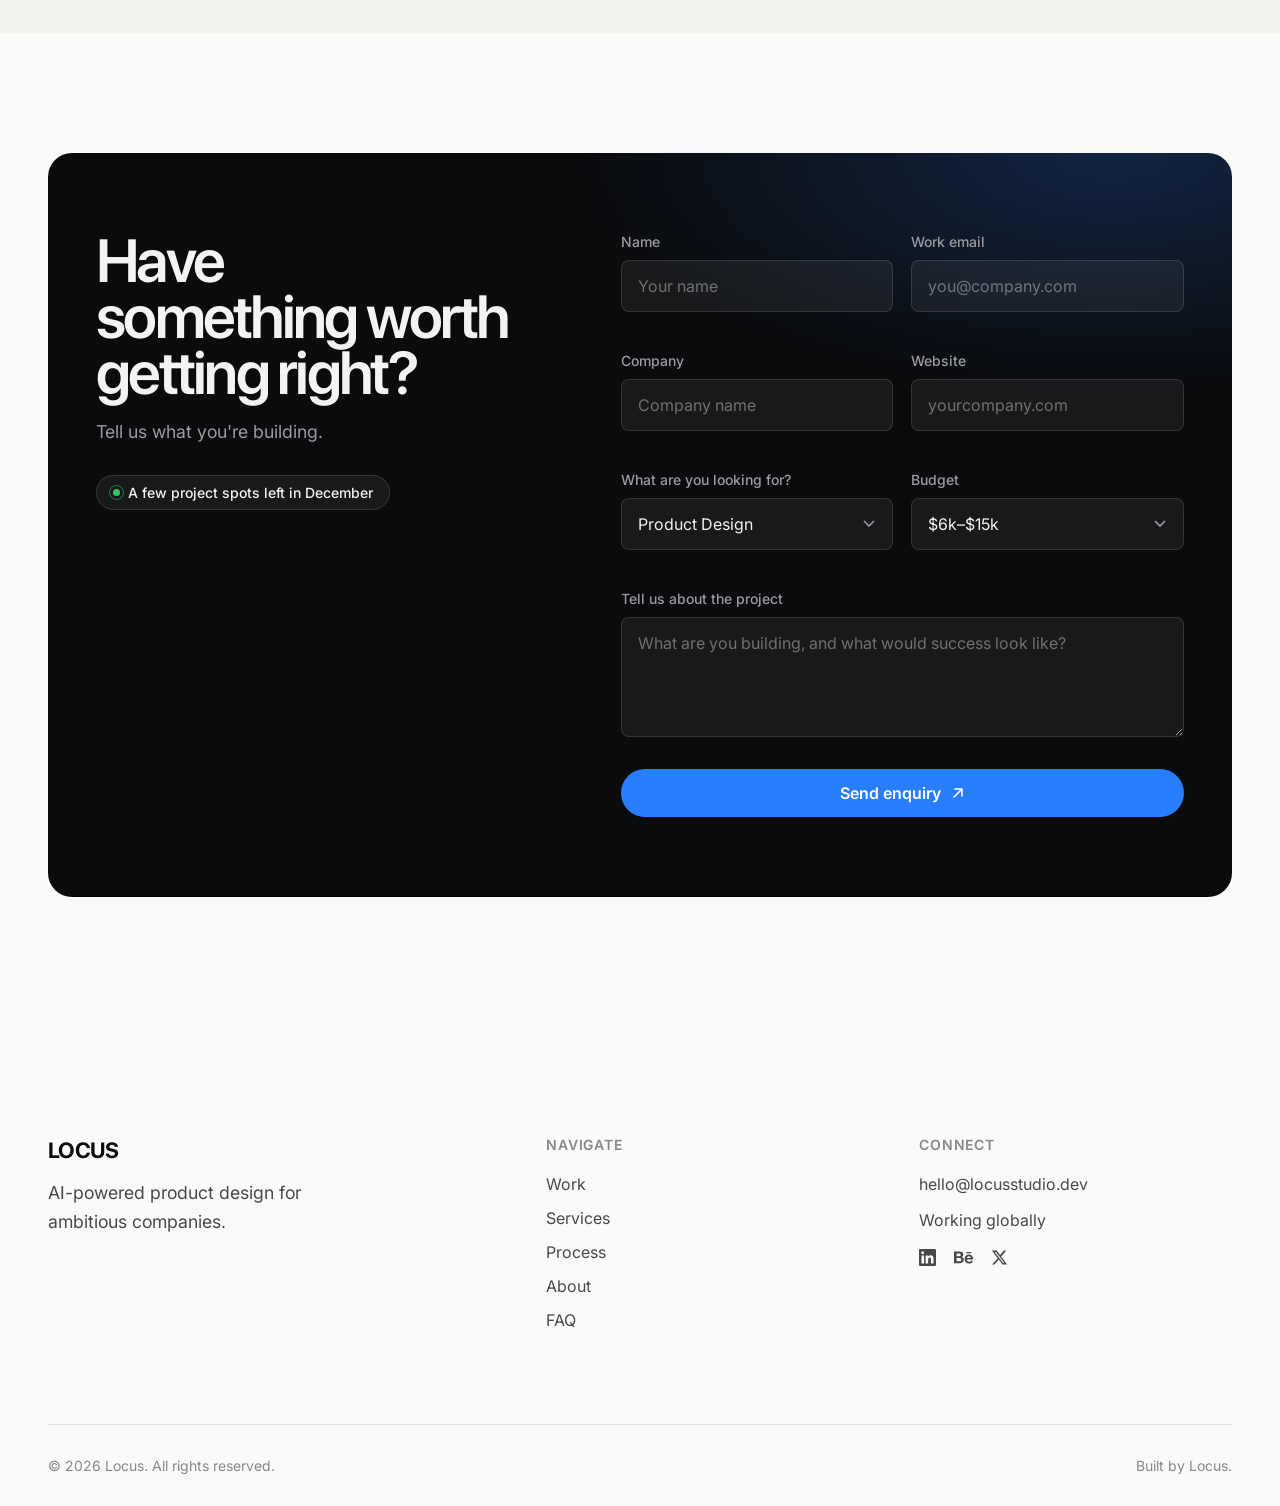
==== commit 2ee13d57: "Refine Locus homepage services and positioning Co-Authored-By: Claude Opus 5 <noreply@anthropic.com>" ====
--- a/index.html
+++ b/index.html
@@ -60,7 +60,7 @@
   <div class="container hero-grid">
     <div class="availability-pill reveal">
       <span class="pulse-dot"></span>
-      <span id="availabilityText">2 project spots left in August</span>
+      <span id="availabilityText">A few project spots left</span>
     </div>
     <div class="eyebrow hero-eyebrow reveal">AI-powered product design studio · Working globally</div>
     <h1 class="h1 hero-headline reveal">Where ambitious ideas <br>become exceptional products.</h1>
@@ -74,11 +74,31 @@
   </div>
 </section>
 
+<!-- ================= TRUSTED BY ================= -->
+<section class="trust-section" aria-labelledby="trustTitle">
+  <div class="container">
+    <div class="section-head reveal">
+      <div class="eyebrow" style="margin-bottom:14px;">Clients &amp; partners</div>
+      <h2 class="h2" id="trustTitle">Trusted by teams<br>building what&rsquo;s next.</h2>
+    </div>
+    <ul class="trust-logos reveal">
+      <li class="trust-logo trust-logo-andela"><img src="assets/brand-logos/andela.svg" alt="Andela" width="536" height="140" loading="lazy"></li>
+      <li class="trust-logo trust-logo-triton"><img src="assets/brand-logos/triton.svg" alt="Triton Minerals" width="812" height="370" loading="lazy"></li>
+      <li class="trust-logo trust-logo-purse"><img src="assets/brand-logos/purse.svg" alt="Purse" width="183" height="54" loading="lazy"></li>
+      <li class="trust-logo trust-logo-devorer"><img src="assets/brand-logos/devorer.svg" alt="D&eacute;vorer" width="509" height="161" loading="lazy"></li>
+      <li class="trust-logo trust-logo-taste"><img src="assets/brand-logos/taste.svg" alt="Taste" width="690" height="122" loading="lazy"></li>
+      <li class="trust-logo trust-logo-odoakpu"><img src="assets/brand-logos/odoakpu.svg" alt="Odoakpu Microfinance Bank" width="157" height="33" loading="lazy"></li>
+      <li class="trust-more">and many more</li>
+    </ul>
+  </div>
+</section>
+
 <!-- ================= CAPABILITY GALLERY ================= -->
 <section class="gallery-section">
   <div class="container">
     <div class="section-head reveal">
-      <h2 class="h2">Ambitious products<br>deserve ambitious design.</h2>
+      <div class="eyebrow" style="margin-bottom:14px;">Featured work</div>
+      <h2 class="h2">Design that holds up<br>in the real world.</h2>
     </div>
   </div>
   <div class="gallery-track-wrap">
@@ -288,6 +308,7 @@
     <div style="margin-top:var(--space-5);">
       <div class="service-row reveal">
         <div class="service-row-main">
+          <span class="service-icon-wrap"><svg class="service-icon" aria-hidden="true" focusable="false" viewBox="0 0 256 256"><path class="service-icon-dt" d="M104,104V208H40a8,8,0,0,1-8-8V104Z"/><path d="M216,40H40A16,16,0,0,0,24,56V200a16,16,0,0,0,16,16H216a16,16,0,0,0,16-16V56A16,16,0,0,0,216,40Zm0,16V96H40V56ZM40,112H96v88H40Zm176,88H112V112H216v88Z"/></svg></span>
           <div class="service-name">Product Design</div>
           <div class="service-price">Starting at $15,000</div>
           <p class="service-positioning">Design systems, user experience and product strategy for companies improving existing digital products.</p>
@@ -303,6 +324,7 @@
       </div>
       <div class="service-row reveal">
         <div class="service-row-main">
+          <span class="service-icon-wrap"><svg class="service-icon" aria-hidden="true" focusable="false" viewBox="0 0 256 256"><path class="service-icon-dt" d="M184,120v61.65a8,8,0,0,1-2.34,5.65l-34.35,34.35a8,8,0,0,1-13.57-4.53L128,176ZM136,72H74.35a8,8,0,0,0-5.65,2.34L34.35,108.69a8,8,0,0,0,4.53,13.57L80,128ZM40,216c37.65,0,50.69-19.69,54.56-28.18L68.18,161.44C59.69,165.31,40,178.35,40,216Z"/><path d="M223.85,47.12a16,16,0,0,0-15-15c-12.58-.75-44.73.4-71.41,27.07L132.69,64H74.36A15.91,15.91,0,0,0,63,68.68L28.7,103a16,16,0,0,0,9.07,27.16l38.47,5.37,44.21,44.21,5.37,38.49a15.94,15.94,0,0,0,10.78,12.92,16.11,16.11,0,0,0,5.1.83A15.91,15.91,0,0,0,153,227.3L187.32,193A15.91,15.91,0,0,0,192,181.64V123.31l4.77-4.77C223.45,91.86,224.6,59.71,223.85,47.12ZM74.36,80h42.33L77.16,119.52,40,114.34Zm74.41-9.45a76.65,76.65,0,0,1,59.11-22.47,76.46,76.46,0,0,1-22.42,59.16L128,164.68,91.32,128ZM176,181.64,141.67,216l-5.19-37.17L176,139.31Zm-74.16,9.5C97.34,201,82.29,224,40,224a8,8,0,0,1-8-8c0-42.29,23-57.34,32.86-61.85a8,8,0,0,1,6.64,14.56c-6.43,2.93-20.62,12.36-23.12,38.91,26.55-2.5,36-16.69,38.91-23.12a8,8,0,1,1,14.56,6.64Z"/></svg></span>
           <div class="service-name">MVP Design + Launch</div>
           <div class="service-price">Starting at $20,000</div>
           <p class="service-positioning">For founders turning validated ideas into investor-ready products with speed and confidence.</p>
@@ -317,6 +339,7 @@
       </div>
       <div class="service-row reveal">
         <div class="service-row-main">
+          <span class="service-icon-wrap"><svg class="service-icon" aria-hidden="true" focusable="false" viewBox="0 0 256 256"><path class="service-icon-dt" d="M128,48,68.32,70.38a8,8,0,0,0-5.08,6.17L40,216l139.45-23.24a8,8,0,0,0,6.17-5.08L208,128Zm-4,104a20,20,0,1,1,20-20A20,20,0,0,1,124,152Z"/><path d="M248,92.68a15.86,15.86,0,0,0-4.69-11.31L174.63,12.68a16,16,0,0,0-22.63,0L123.57,41.11l-58,21.77A16.06,16.06,0,0,0,55.35,75.23L32.11,214.68A8,8,0,0,0,40,224a8.4,8.4,0,0,0,1.32-.11l139.44-23.24a16,16,0,0,0,12.35-10.17l21.77-58L243.31,104A15.87,15.87,0,0,0,248,92.68Zm-69.87,92.19L63.32,204l47.37-47.37a28,28,0,1,0-11.32-11.32L52,192.7,71.13,77.86,126,57.29,198.7,130ZM112,132a12,12,0,1,1,12,12A12,12,0,0,1,112,132Zm96-15.32L139.31,48l24-24L232,92.68Z"/></svg></span>
           <div class="service-name">Brand + Digital</div>
           <div class="service-price">Starting at $12,000</div>
           <p class="service-positioning">Strategic brand identities and digital experiences that help ambitious companies look as credible as the products they build.</p>
@@ -332,6 +355,7 @@
       </div>
       <div class="service-row reveal">
         <div class="service-row-main">
+          <span class="service-icon-wrap"><svg class="service-icon" aria-hidden="true" focusable="false" viewBox="0 0 256 256"><path class="service-icon-dt" d="M200,64V80H176a16,16,0,0,0-16,16v80H40a16,16,0,0,1-16-16V64A16,16,0,0,1,40,48H184A16,16,0,0,1,200,64Z"/><path d="M224,72H208V64a24,24,0,0,0-24-24H40A24,24,0,0,0,16,64v96a24,24,0,0,0,24,24H152v8a24,24,0,0,0,24,24h48a24,24,0,0,0,24-24V96A24,24,0,0,0,224,72ZM40,168a8,8,0,0,1-8-8V64a8,8,0,0,1,8-8H184a8,8,0,0,1,8,8v8H176a24,24,0,0,0-24,24v72Zm192,24a8,8,0,0,1-8,8H176a8,8,0,0,1-8-8V96a8,8,0,0,1,8-8h48a8,8,0,0,1,8,8Zm-96,16a8,8,0,0,1-8,8H88a8,8,0,0,1,0-16h40A8,8,0,0,1,136,208Zm80-96a8,8,0,0,1-8,8H192a8,8,0,0,1,0-16h16A8,8,0,0,1,216,112Z"/></svg></span>
           <div class="service-name">Websites</div>
           <div class="service-price">Starting at $8,000</div>
           <p class="service-positioning">High-performance marketing websites designed and built to convert visitors into customers, whether you need a flexible no-code build or a fully custom implementation.</p>
@@ -348,6 +372,22 @@
           <span>SEO-ready build</span>
         </div>
       </div>
+      <div class="service-row reveal">
+        <div class="service-row-main">
+          <span class="service-icon-wrap"><svg class="service-icon" aria-hidden="true" focusable="false" viewBox="0 0 256 256"><path class="service-icon-dt" d="M80,176a32,32,0,1,1-32-32A32,32,0,0,1,80,176Z"/><path d="M245.66,74.34l-32-32a8,8,0,0,0-11.32,11.32L220.69,72H208c-49.33,0-61.05,28.12-71.38,52.92-9.38,22.51-16.92,40.59-49.48,42.84a40,40,0,1,0,.1,16c43.26-2.65,54.34-29.15,64.14-52.69C161.41,107,169.33,88,208,88h12.69l-18.35,18.34a8,8,0,0,0,11.32,11.32l32-32A8,8,0,0,0,245.66,74.34ZM48,200a24,24,0,1,1,24-24A24,24,0,0,1,48,200Z"/></svg></span>
+          <div class="service-name">Motion Design</div>
+          <div class="service-price">Starting at $8,000</div>
+          <p class="service-positioning">Motion that gives products clarity, personality and momentum, from interface transitions to product stories.</p>
+        </div>
+        <div class="service-deliverables">
+          <span>Interaction design</span>
+          <span>Interface transitions</span>
+          <span>Micro-interactions</span>
+          <span>Product animation</span>
+          <span>Motion systems</span>
+          <span>Product storytelling</span>
+        </div>
+      </div>
     </div>
 
     <div class="custom-engagement reveal">
@@ -474,7 +514,7 @@
 <section class="testimonial-section">
   <div class="container">
     <div class="testimonial-quote reveal">"From understanding what we were trying to build to shaping the product experience around our needs, Locus brought clarity to the process and delivered work that felt thoughtful, polished and distinctly ours."</div>
-    <div class="testimonial-attr reveal"><img class="testimonial-avatar" src="assets/images/Devorer Founder/Eric Andratchnikov.jpeg" alt="Eric Andratchnikov" loading="lazy"><span><strong>Eric Andratchnikov</strong>, Founder of Dévorer</span></div>
+    <div class="testimonial-attr reveal"><img class="testimonial-avatar" src="assets/images/Devorer Founder/Eric Andratchnikov.jpeg" alt="Eric Andratchnikov" loading="lazy"><span><strong>Eric Andratchnikov</strong><span class="testimonial-sep">, </span><span class="testimonial-role">Founder of Dévorer</span></span></div>
   </div>
 </section>
 
@@ -547,7 +587,7 @@
           <p style="margin-top:18px;">Tell us what you're building.</p>
           <div class="availability-pill" style="margin-top:28px;background:rgba(255,255,255,0.06);border-color:var(--dark-border);color:var(--dark-text);">
             <span class="pulse-dot"></span>
-            <span id="availabilityTextDark">2 project spots left in August</span>
+            <span id="availabilityTextDark">A few project spots left</span>
           </div>
         </div>
 
--- a/assets/css/home.css
+++ b/assets/css/home.css
@@ -56,6 +56,82 @@
 }
 
 /* ============================================================
+   TRUSTED BY — client social proof
+
+   Sits on the same --bg-alt surface the hero fades down into. Its
+   padding, head and head-to-content gap are the page's standard section
+   rhythm: --space-7 top and bottom like every other section, so the
+   240px gap to the next one matches the rest of the page, and a shared
+   .section-head carrying .eyebrow + .h2 so the heading has the same
+   authority as "Recent projects.".
+   ============================================================ */
+.trust-section{padding:var(--space-7) 0;background:var(--bg-alt);}
+/* the shared head, centred over the logo row; everything else about it —
+   eyebrow scale, .h2 scale, its --space-5 bottom margin — is inherited */
+.trust-section .section-head{max-width:820px;margin-left:auto;margin-right:auto;text-align:center;}
+.trust-logos{
+  --logo-scale:1;
+  display:flex;flex-wrap:wrap;align-items:center;justify-content:center;
+  gap:clamp(34px,4.4vw,58px);
+  /* collapses against .section-head's 56px, so the head-to-logos gap
+     resolves to 80px — the same figure .work-list uses */
+  margin-top:var(--space-6);
+}
+/* One treatment for six marks that arrive in three different colour
+   schemes (Andela is black artwork, Dévorer/Purse/Triton white, Taste
+   and Odoakpu are two-colour rasters): brightness(0) collapses each to
+   solid ink over its own alpha, and the opacity holds them at roughly
+   --ink-soft so they sit under the Locus type rather than over it. */
+.trust-logo img{
+  width:calc(var(--logo-w) * var(--logo-scale) * 1px);
+  max-width:100%;height:auto;
+  filter:brightness(0);
+  opacity:.62;
+  transition:opacity var(--dur-sm) var(--ease);
+}
+.trust-logo:hover img{opacity:.92;}
+/* Per-logo widths, not a shared height: the source files differ in
+   aspect from 2.19 (Triton, a stacked lockup) to 5.66 (Taste, a wide
+   wordmark), so a single height would leave the wide marks huge and
+   the stacked one tiny. Each width below is derived from that logo's
+   trimmed content box so the six carry the same optical weight, then
+   nudged for stroke weight — Dévorer is ultra-bold and reads heavier
+   than its box, Andela's serif lighter. Height stays auto throughout,
+   so no mark can be stretched. */
+.trust-logo-andela{--logo-w:110;}
+.trust-logo-triton{--logo-w:76;}
+.trust-logo-purse{--logo-w:87;}
+.trust-logo-devorer{--logo-w:82;}
+.trust-logo-taste{--logo-w:115;}
+.trust-logo-odoakpu{--logo-w:110;}
+.trust-more{font-size:15px;color:var(--ink-faint);}
+
+/* Below ~1180px the six no longer hold one comfortable row, so they
+   move to a grid — 3 up, then 2 up — with "and many more" spanning
+   the full width underneath, keeping the composition centred. */
+@media (max-width:1180px){
+  .trust-logos{
+    display:grid;grid-template-columns:repeat(3,1fr);justify-items:center;
+    row-gap:clamp(36px,5vw,52px);
+  }
+  .trust-more{grid-column:1 / -1;}
+}
+/* the hard break in the heading balances its two lines while the type is
+   large; below this it is small enough that a natural wrap over the full
+   measure reads better, the same trade .hero-headline makes. */
+@media (max-width:860px){
+  .trust-section .section-head br{display:none;}
+}
+@media (max-width:700px){
+  .trust-logos{
+    --logo-scale:.92;
+    grid-template-columns:repeat(2,1fr);
+    column-gap:clamp(24px,6vw,40px);
+    row-gap:clamp(32px,8vw,44px);
+  }
+}
+
+/* ============================================================
    CAPABILITY GALLERY
    ============================================================ */
 .gallery-section{padding:var(--space-7) 0; background:var(--bg-alt); overflow:hidden;}
@@ -212,10 +288,50 @@
   padding:36px 0;border-top:1px solid var(--border);
 }
 .service-row:last-of-type{border-bottom:1px solid var(--border);}
+/* service icons — Phosphor Icons, duotone weight (MIT), inlined as SVG so
+   they inherit currentColor; no runtime library or build step is added.
+   Each mark is two paths on Phosphor's 256 grid: a backdrop held at low
+   opacity plus the solid figure, which is where the depth comes from —
+   the tone is monochrome --ink throughout, no second hue.
+
+   The frame is deliberately unfilled: a hairline in the same --border the
+   service rows are already ruled with, so the icon reads as framed rather
+   than sitting in a button, and the section's own background shows through.
+   Fixed 48px square with the icon centred, so every row's mark lands on
+   exactly the same footprint whatever its silhouette. */
+.service-icon-wrap{
+  display:flex;align-items:center;justify-content:center;
+  width:48px;height:48px;margin-bottom:18px;
+  background:transparent;
+  border:1px solid var(--border);
+  border-radius:var(--radius-md);
+  transition:border-color var(--dur-sm) var(--ease);
+}
+.service-row:hover .service-icon-wrap{border-color:var(--border-strong);}
+.service-icon{
+  display:block;width:26px;height:26px;
+  color:var(--ink);
+  fill:currentColor;
+  transition:color var(--dur-sm) var(--ease);
+}
+.service-icon-dt{opacity:.22;}
+.service-row:hover .service-icon{color:var(--accent);}
 .service-name{font-family:var(--font-display);font-size:23px;font-weight:700;letter-spacing:-0.015em;}
 .service-price{font-size:15px;color:var(--ink-faint);margin-top:6px;}
 .service-positioning{font-size:15px;color:var(--ink-soft);margin-top:12px;max-width:400px;line-height:1.6;}
-.service-deliverables{display:flex;flex-direction:column;gap:9px;padding-top:2px;}
+/* The row is a grid with align-items:start, so the left column keeps its
+   top-to-bottom flow; align-self overrides that for this column alone,
+   centring the list against the row's full content height. Grid measures
+   both columns itself, so this stays correct as bullet counts and
+   description lengths change, with no offset to maintain.
+
+   Below 860px the grid collapses to one column, where each item gets its
+   own content-height track — align-self resolves to no movement there, so
+   the existing mobile stacking is untouched.
+
+   (The former padding-top:2px was an optical nudge for top alignment; it
+   would now push the list a pixel below true centre.) */
+.service-deliverables{display:flex;flex-direction:column;gap:9px;align-self:center;}
 .service-deliverables span{font-size:14px;color:var(--ink-soft);position:relative;padding-left:16px;transition:color var(--dur-sm) var(--ease);}
 .service-deliverables span::before{content:'';position:absolute;left:0;top:8px;width:5px;height:5px;border-radius:50%;background:var(--accent);}
 .service-row:hover .service-deliverables span{color:var(--ink);}
@@ -319,6 +435,15 @@
   object-fit:cover;border:1px solid var(--dark-border);
 }
 .testimonial-attr strong{color:var(--dark-text);font-weight:600;}
+/* mobile — the attribution stacks: avatar, then name, then role on its
+   own line beneath it, the whole group centred. .testimonial-sep is the
+   comma that joins the two on one line at desktop, so it comes out when
+   they stop sharing a line. Desktop is untouched. */
+@media (max-width:640px){
+  .testimonial-attr{flex-direction:column;text-align:center;gap:14px;line-height:1.55;}
+  .testimonial-sep{display:none;}
+  .testimonial-role{display:block;}
+}
 
 /* ============================================================
    LOCUS FIELD (signature)
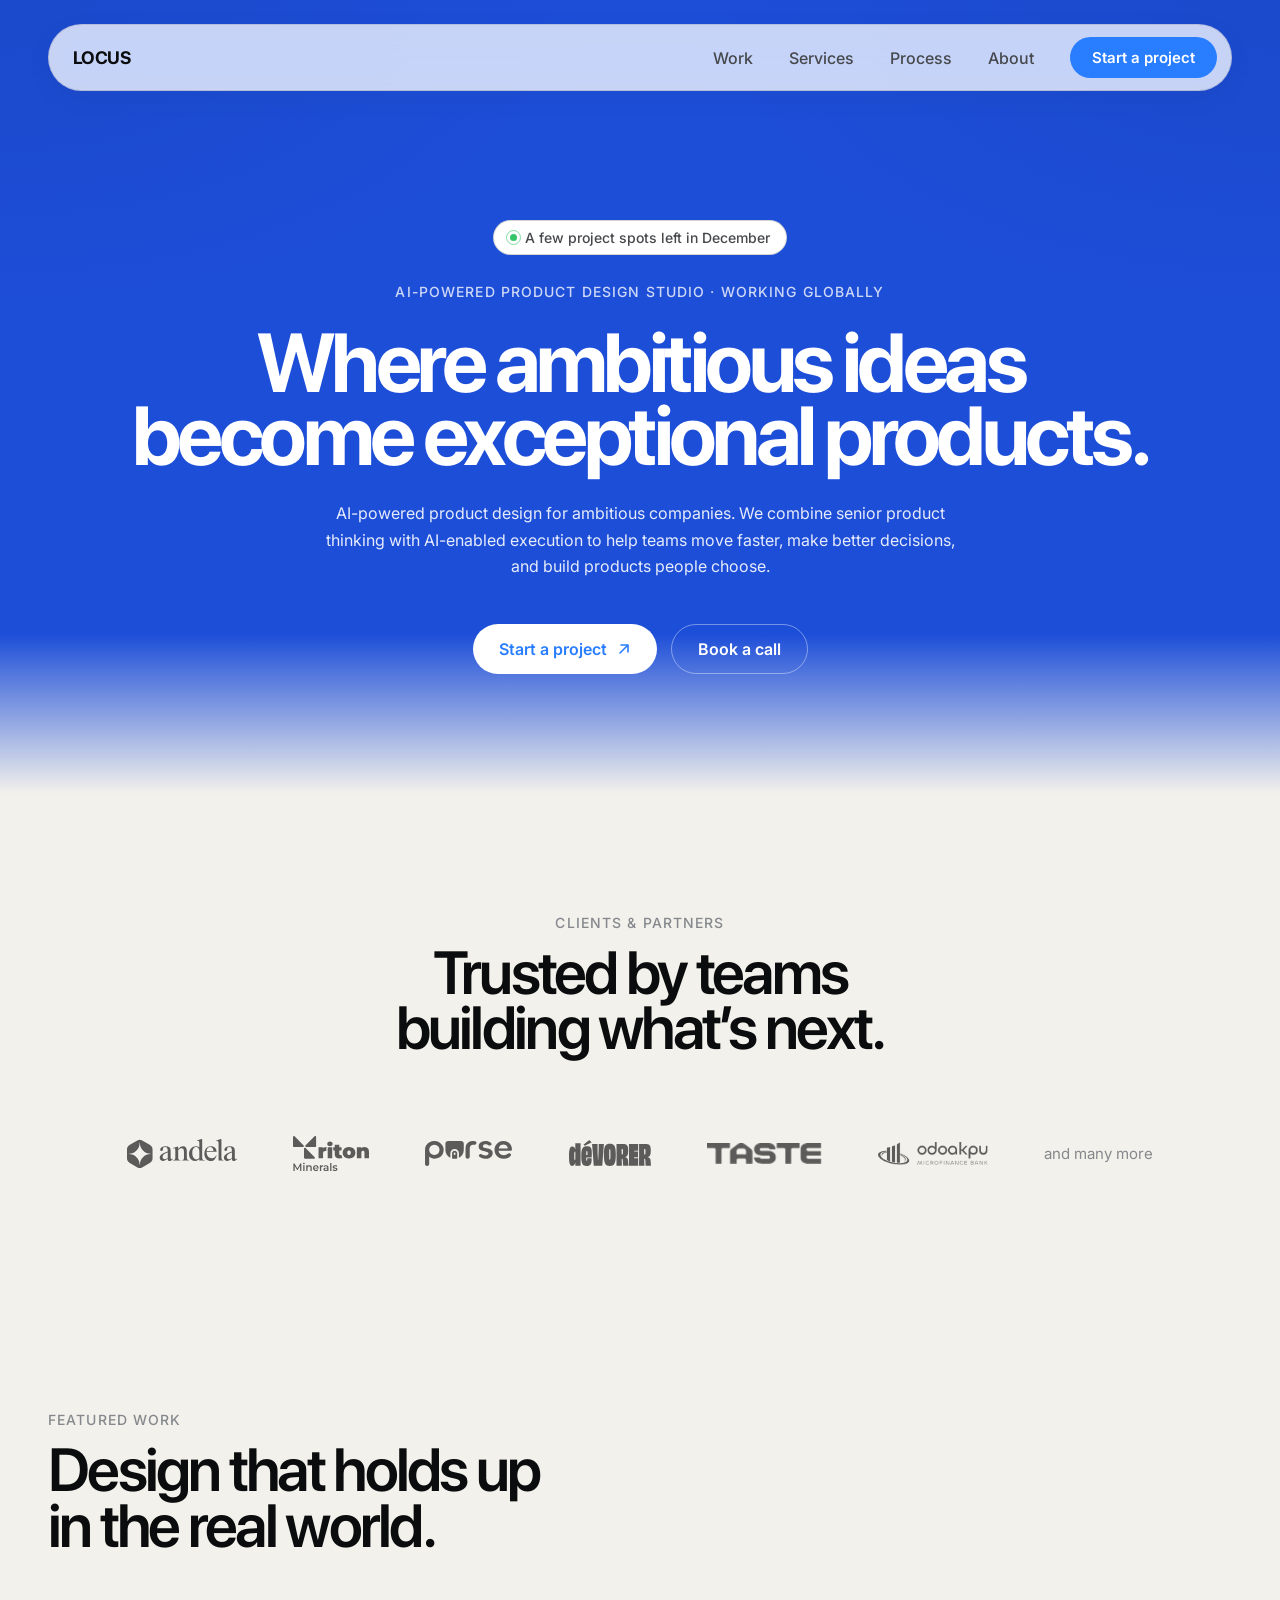
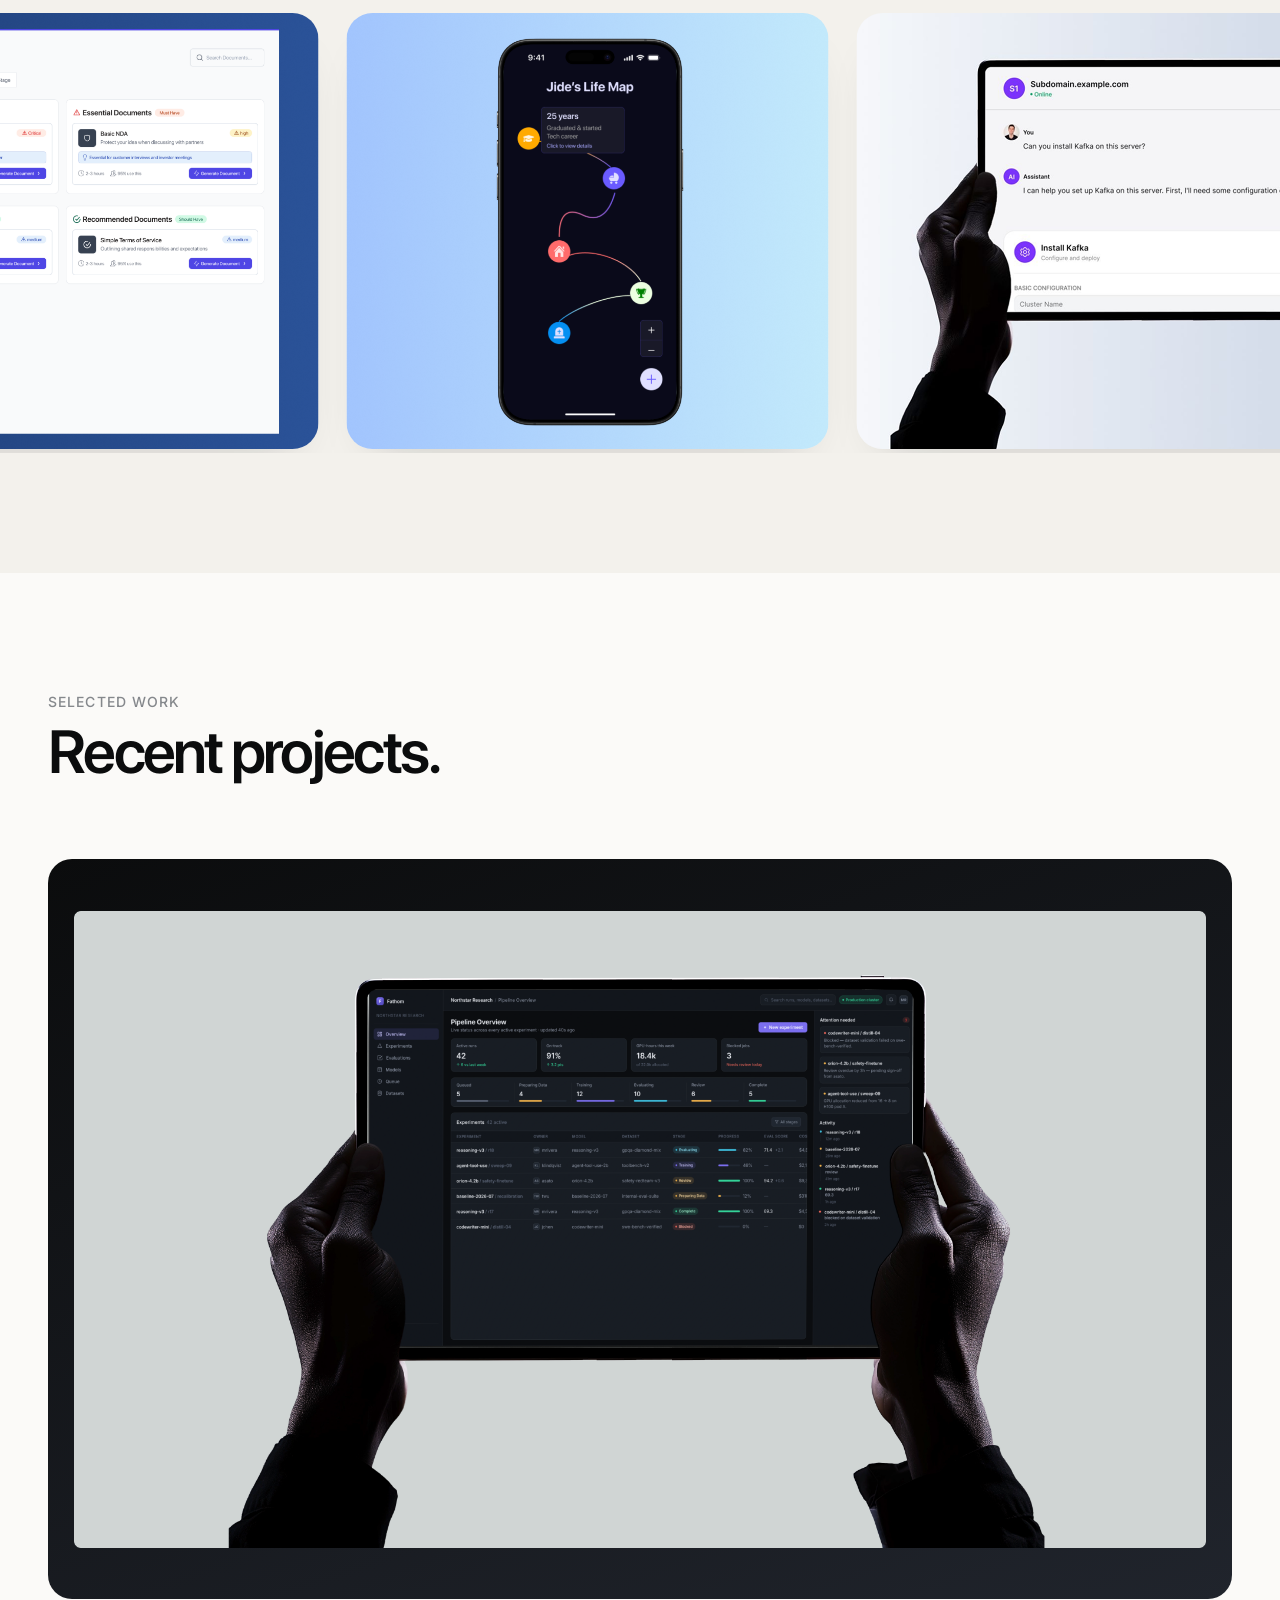
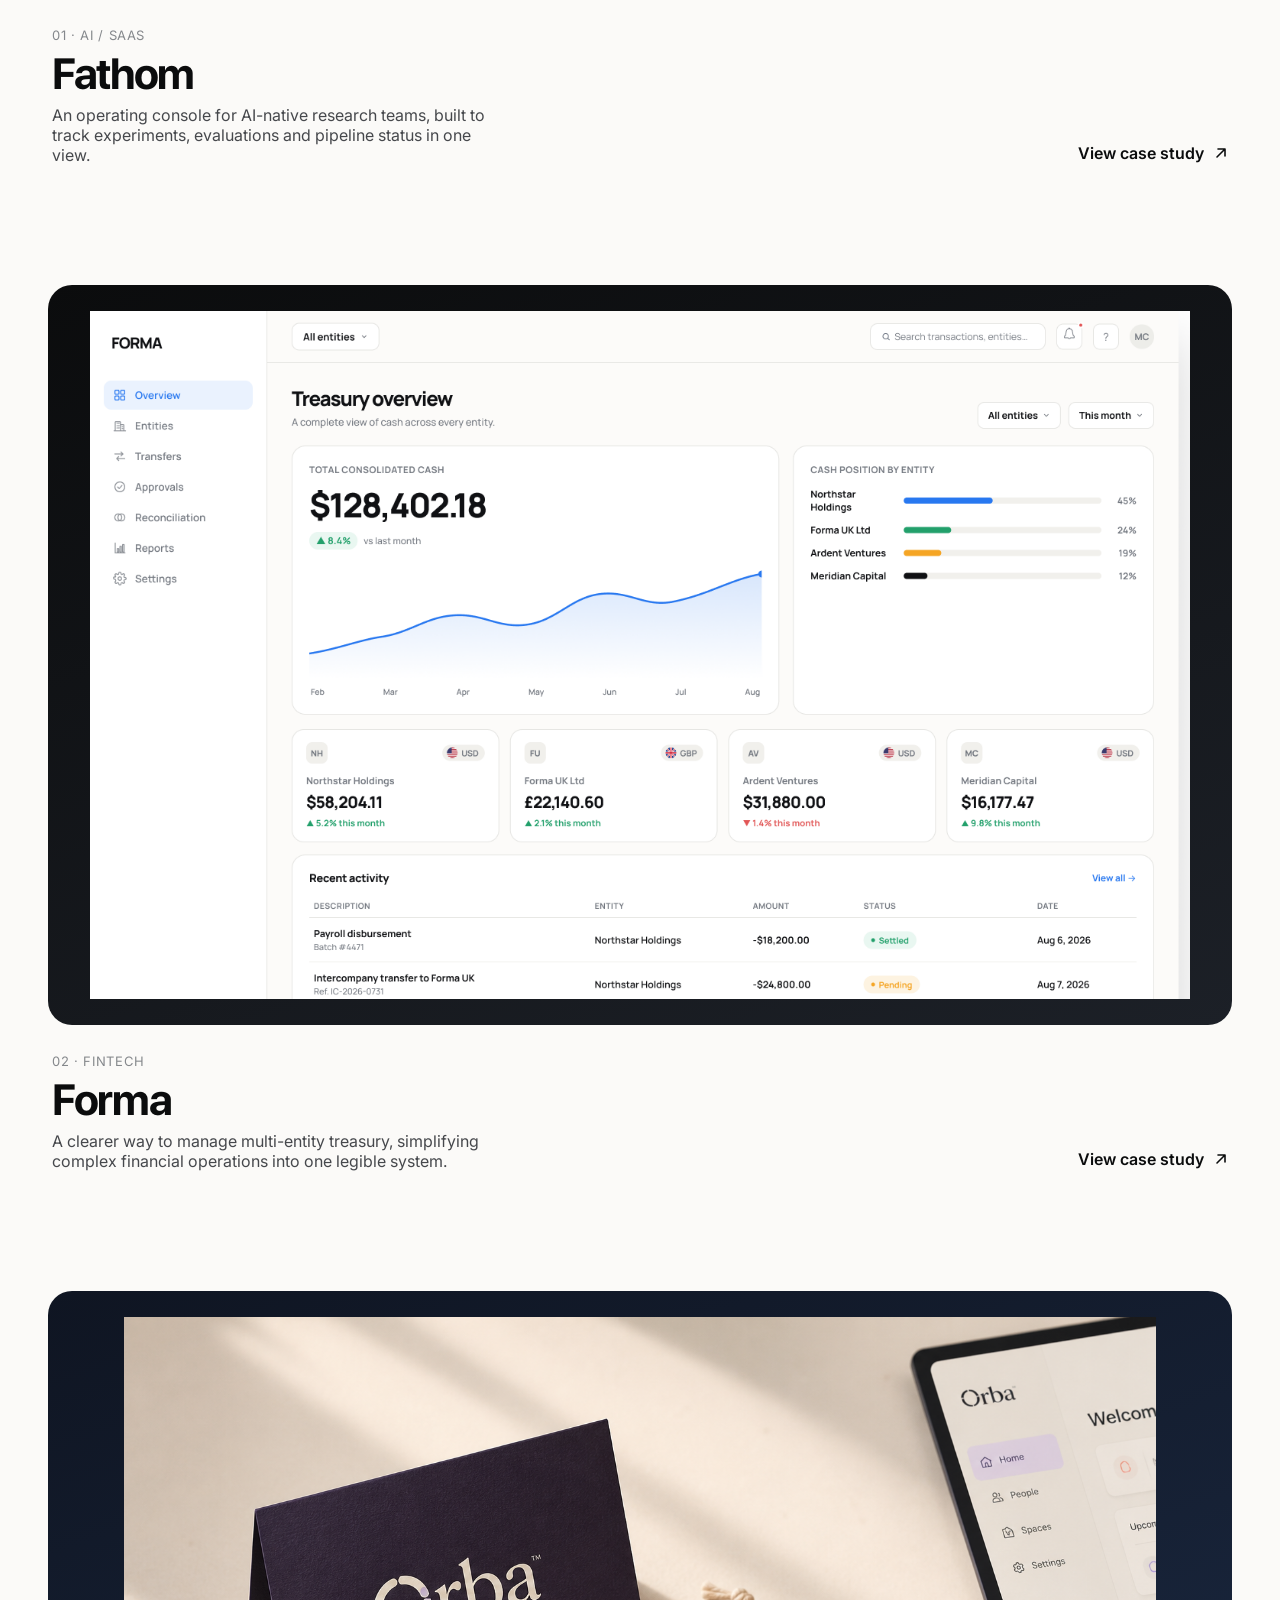
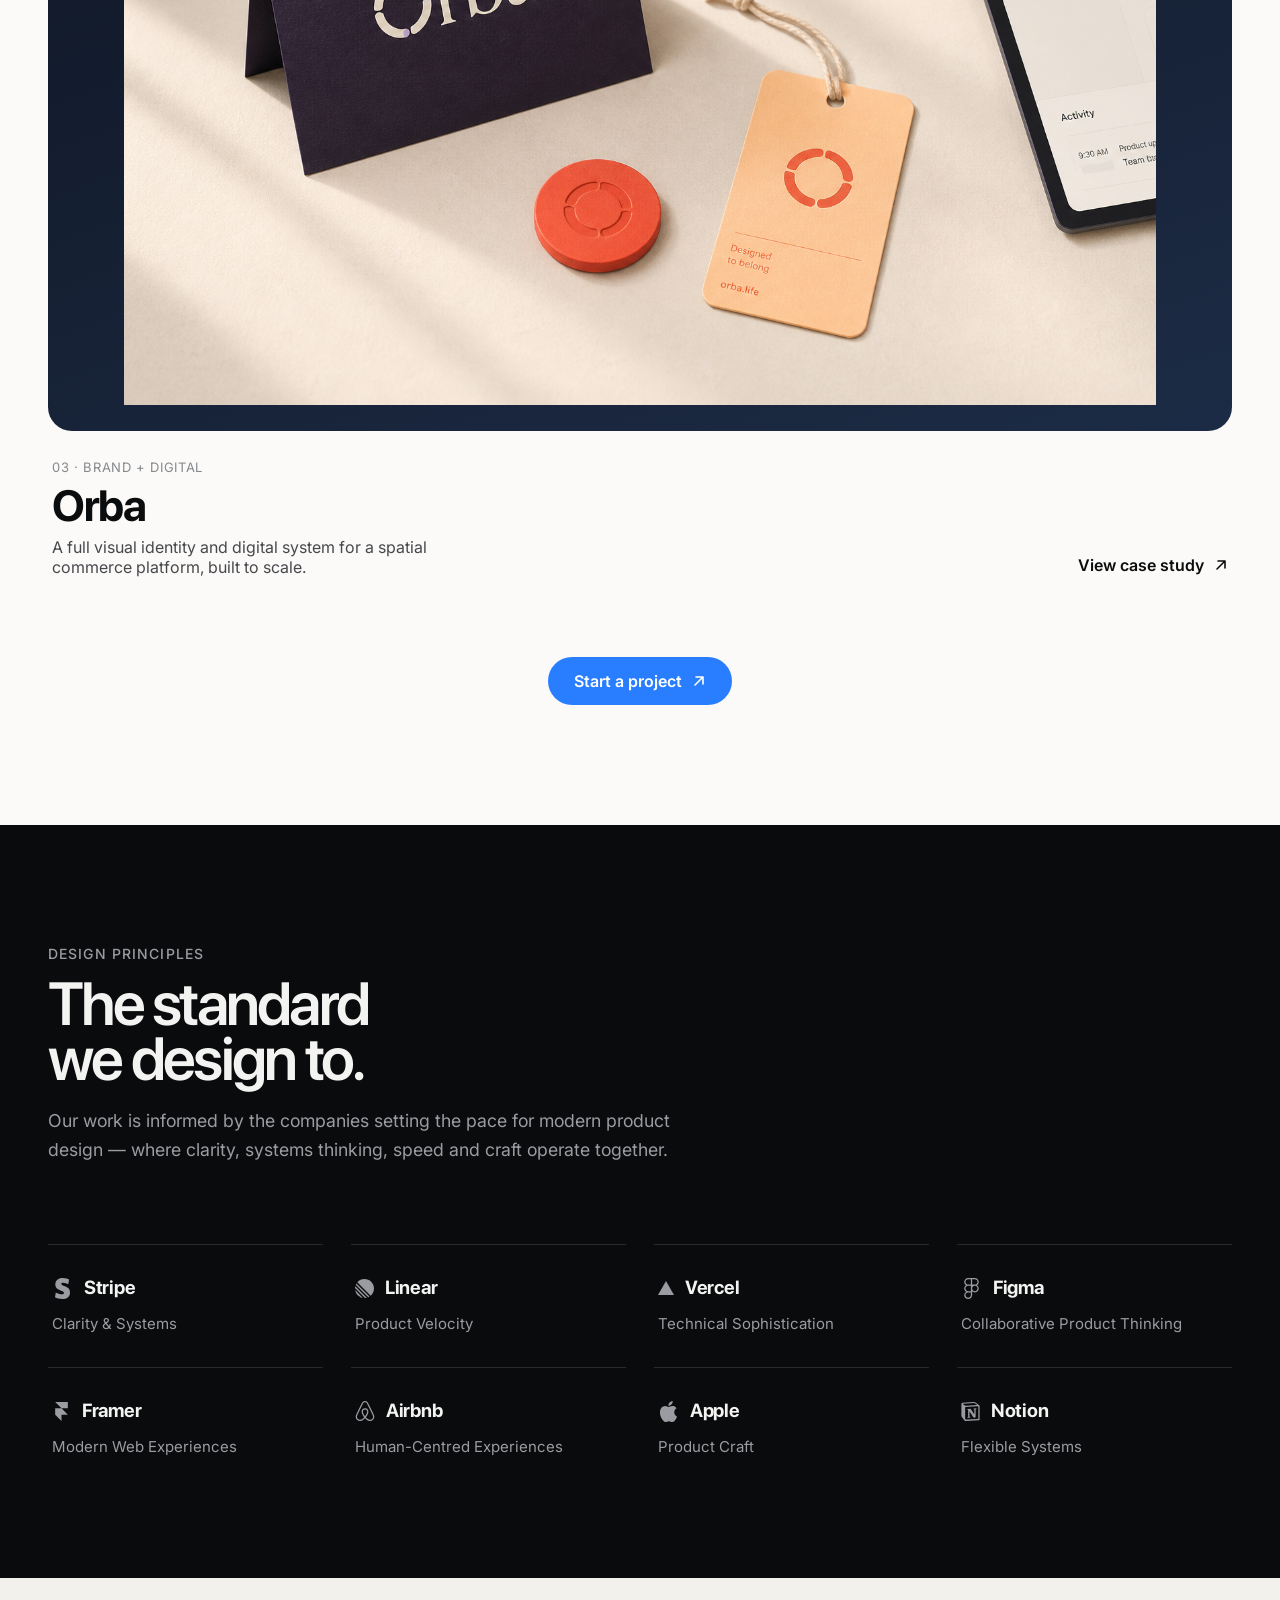
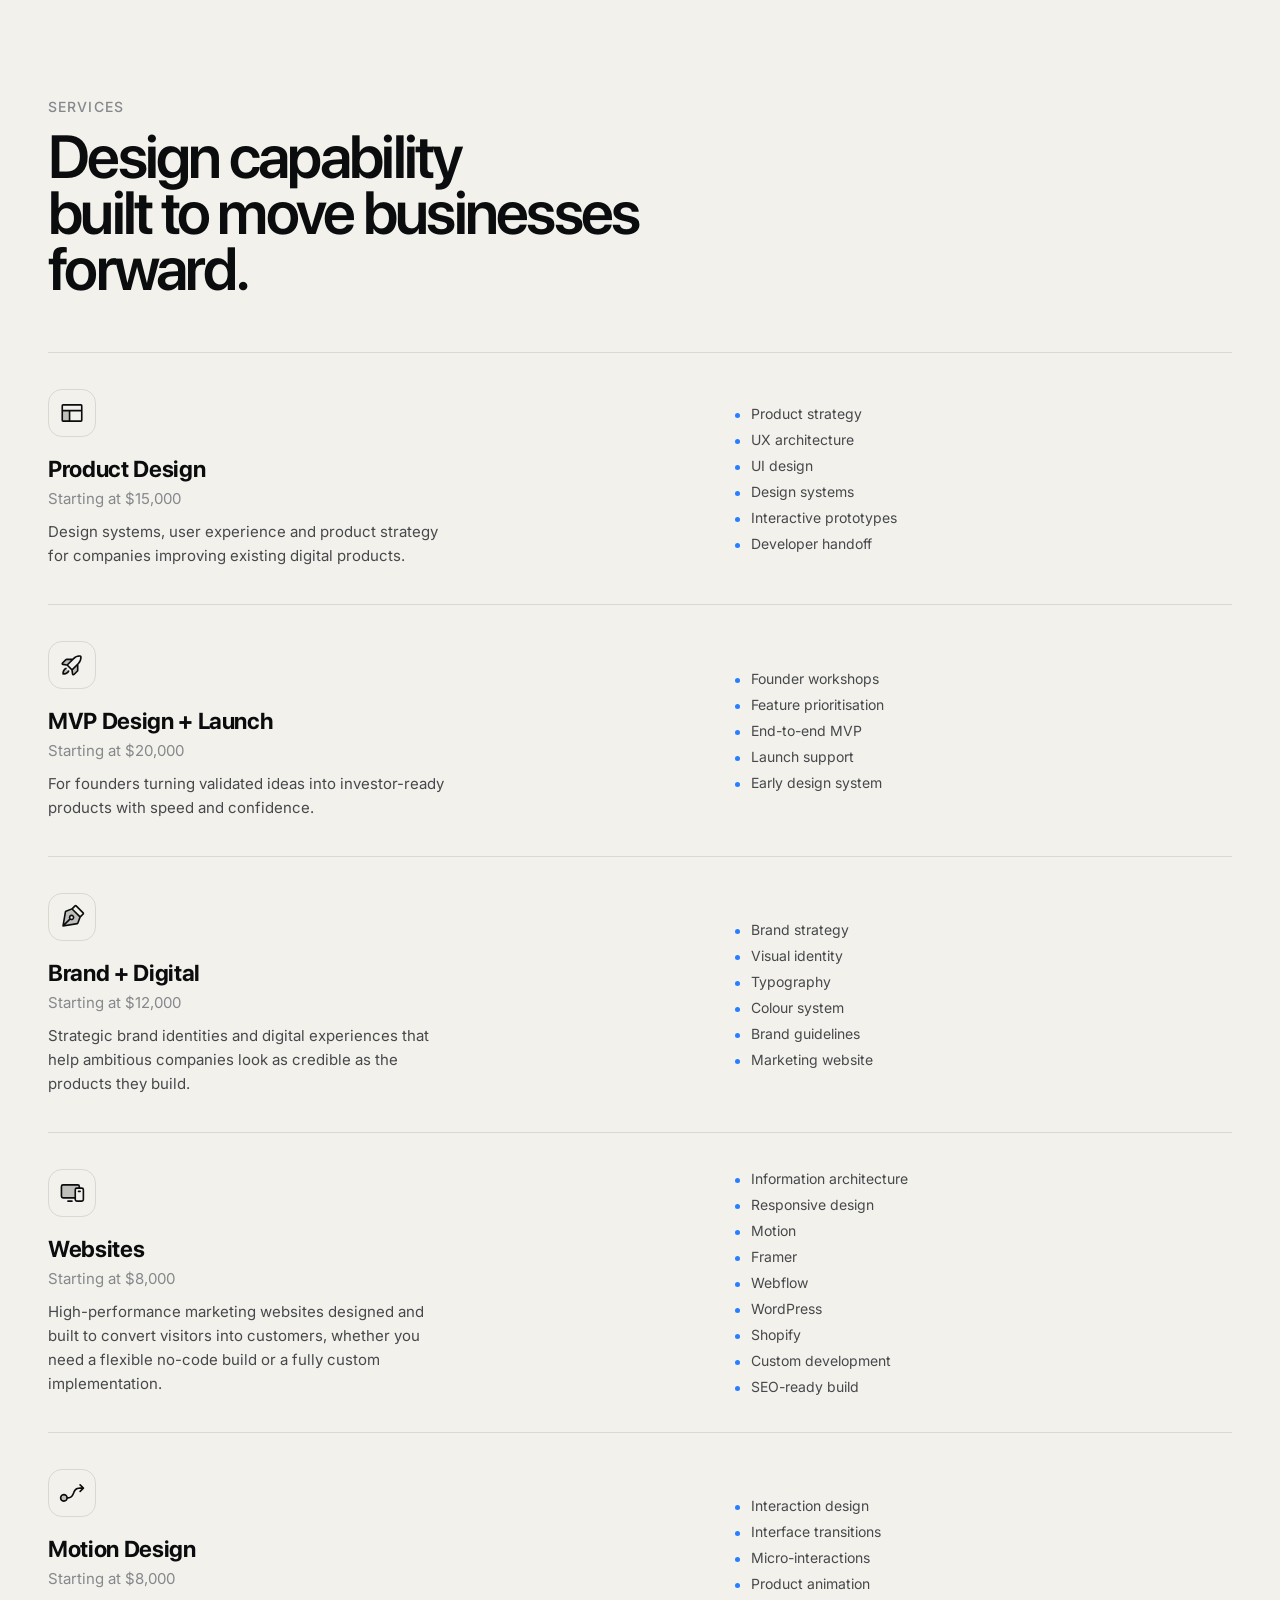
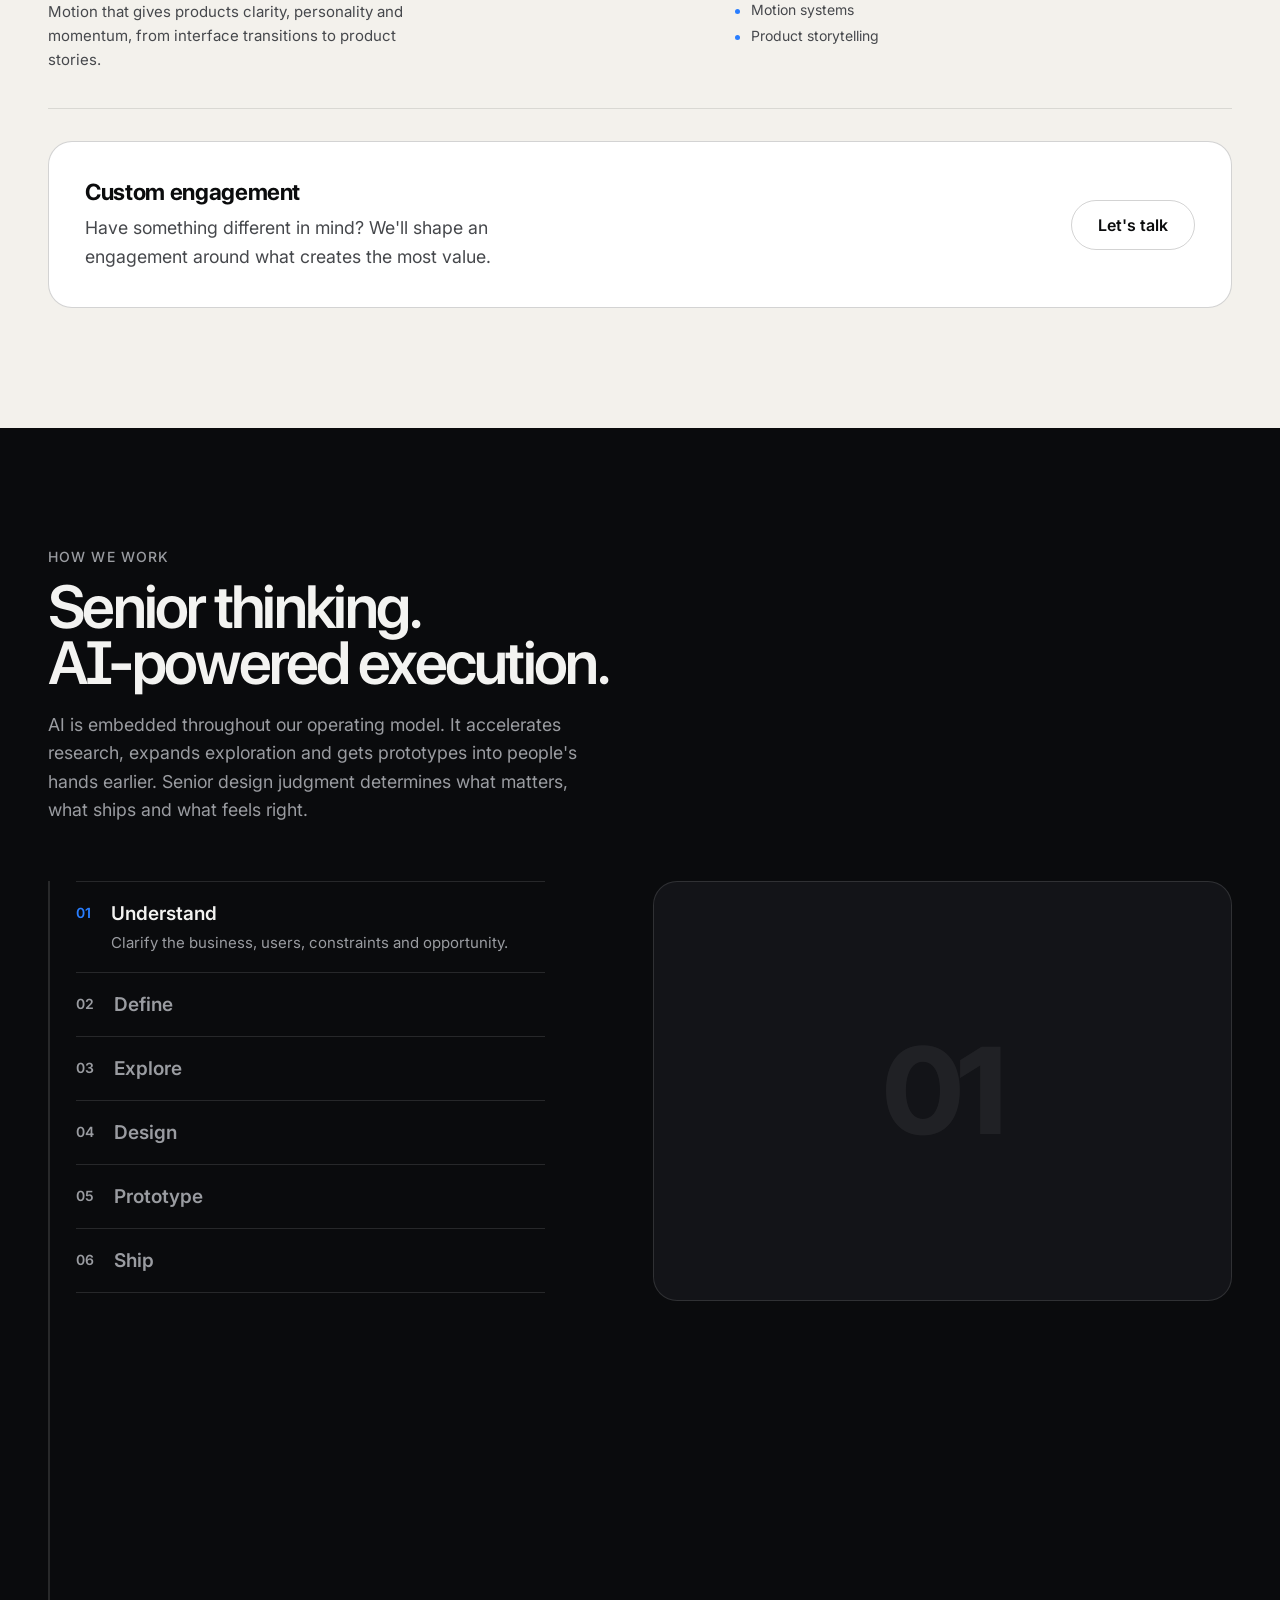
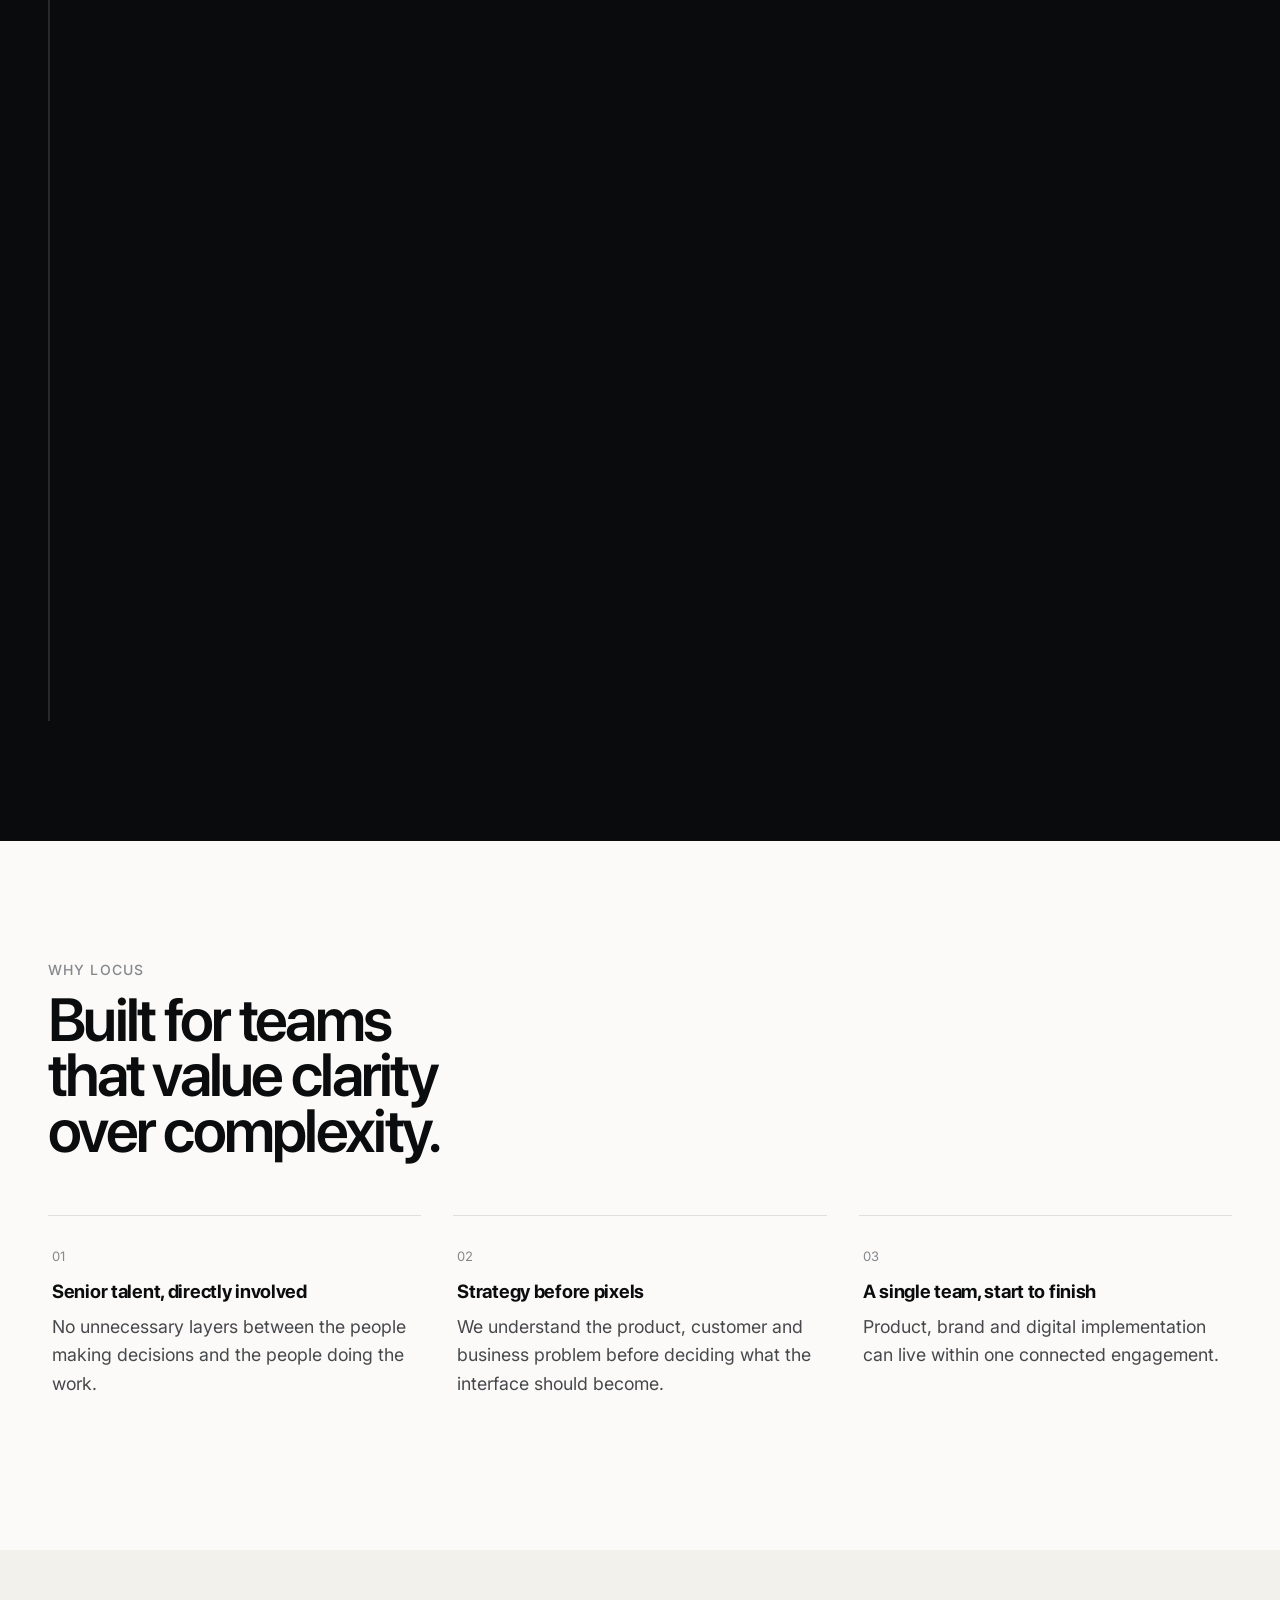
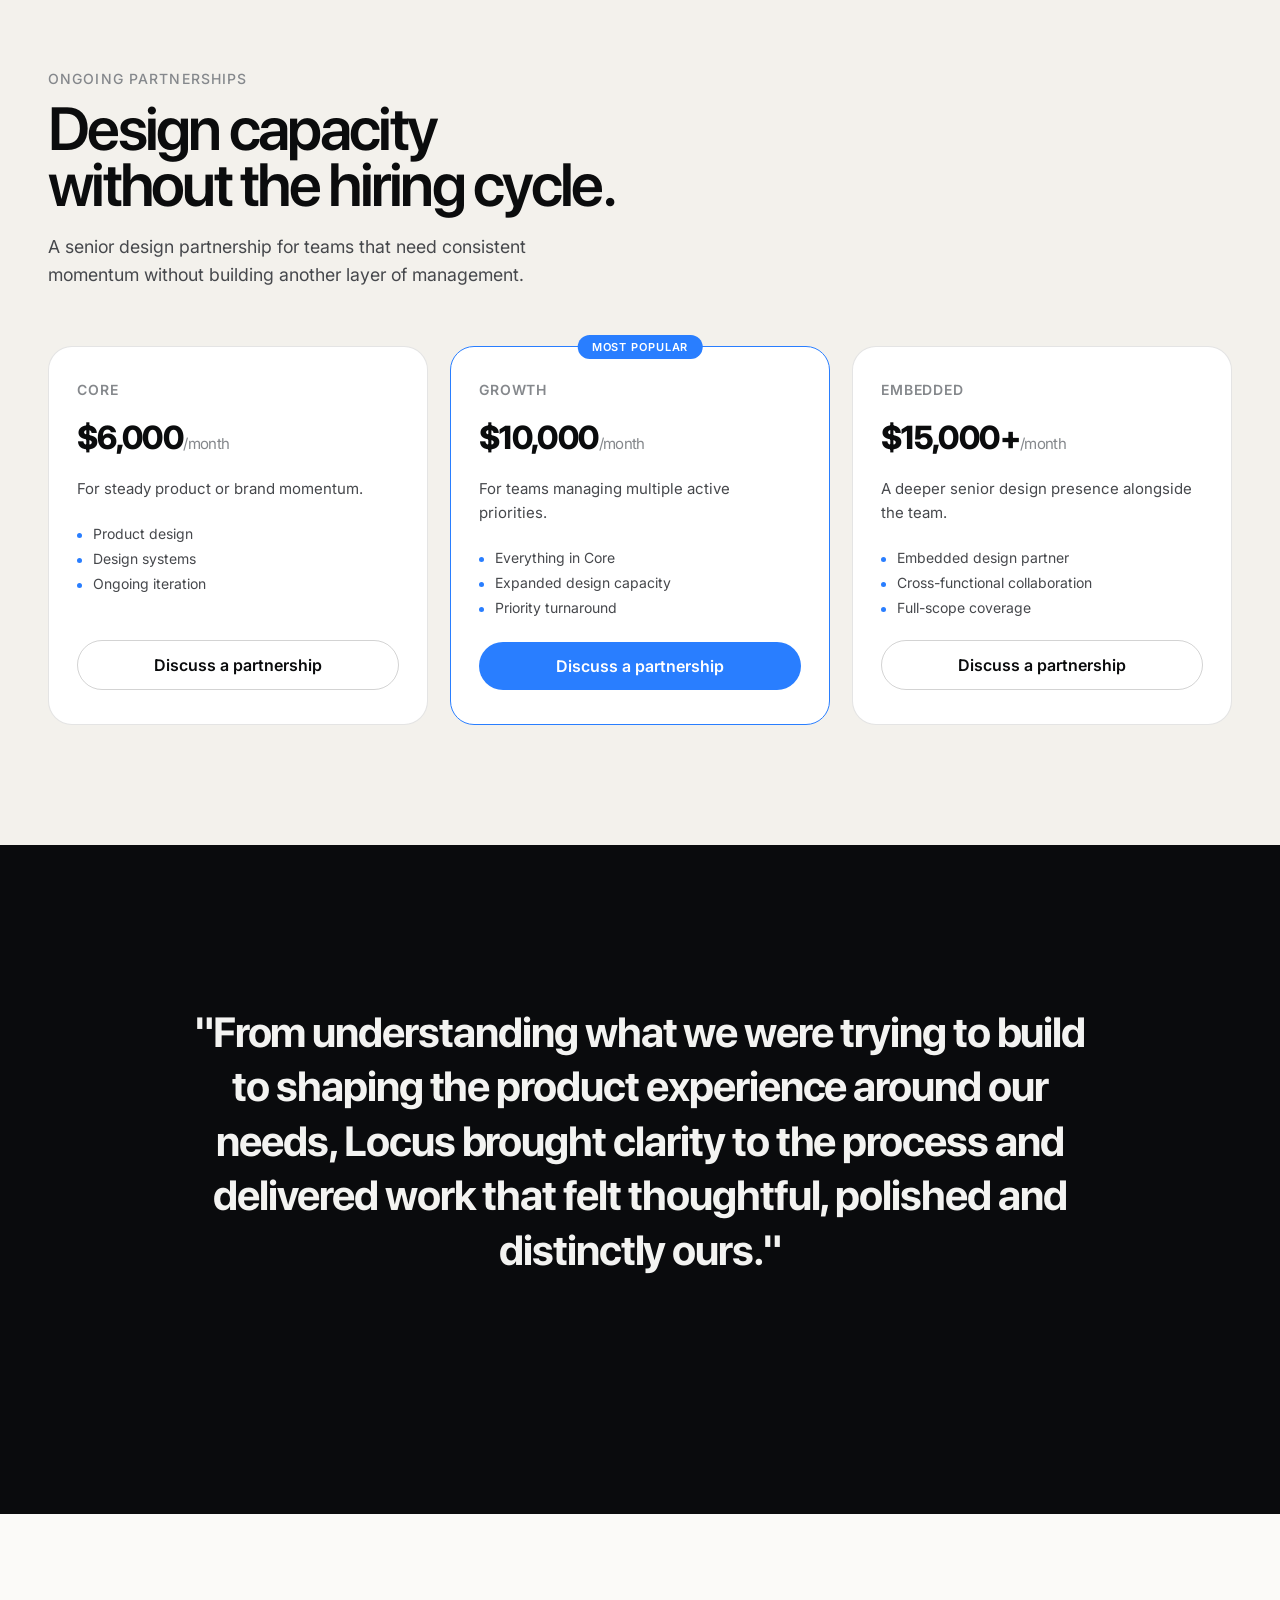
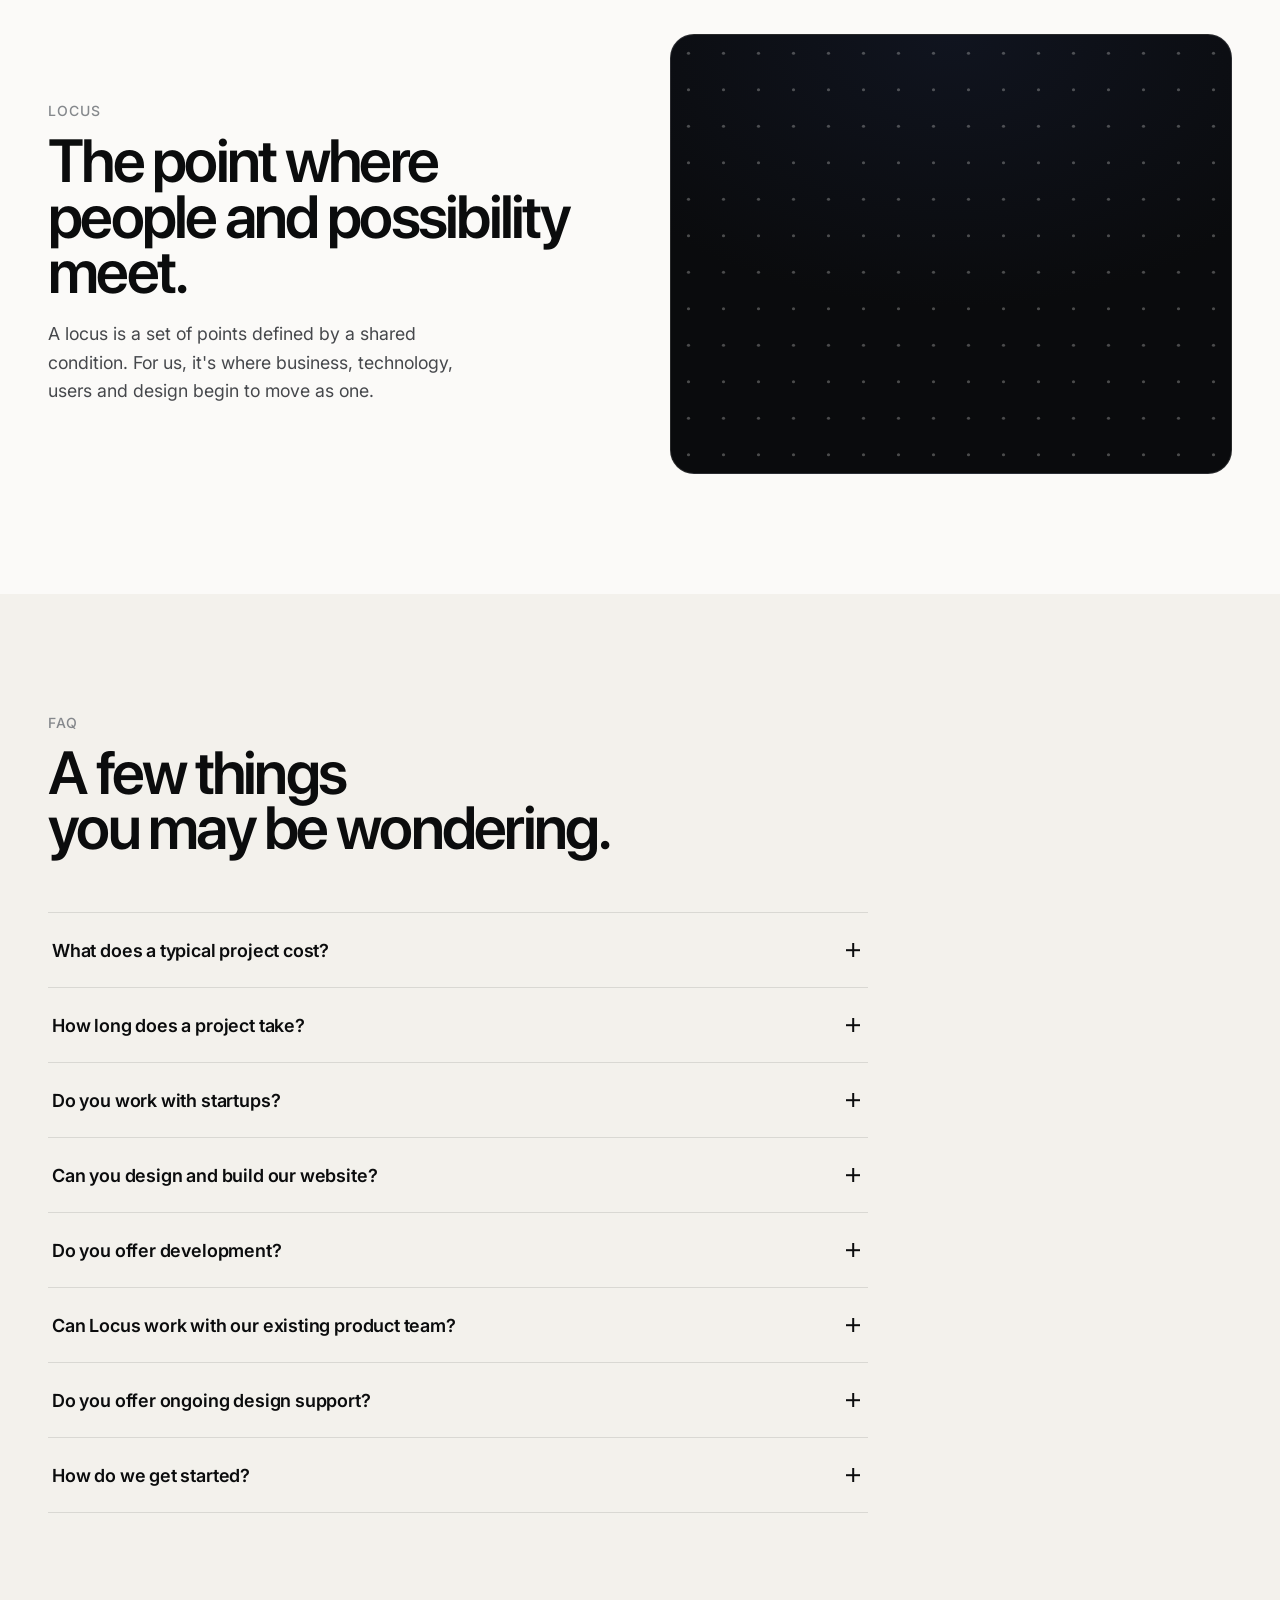
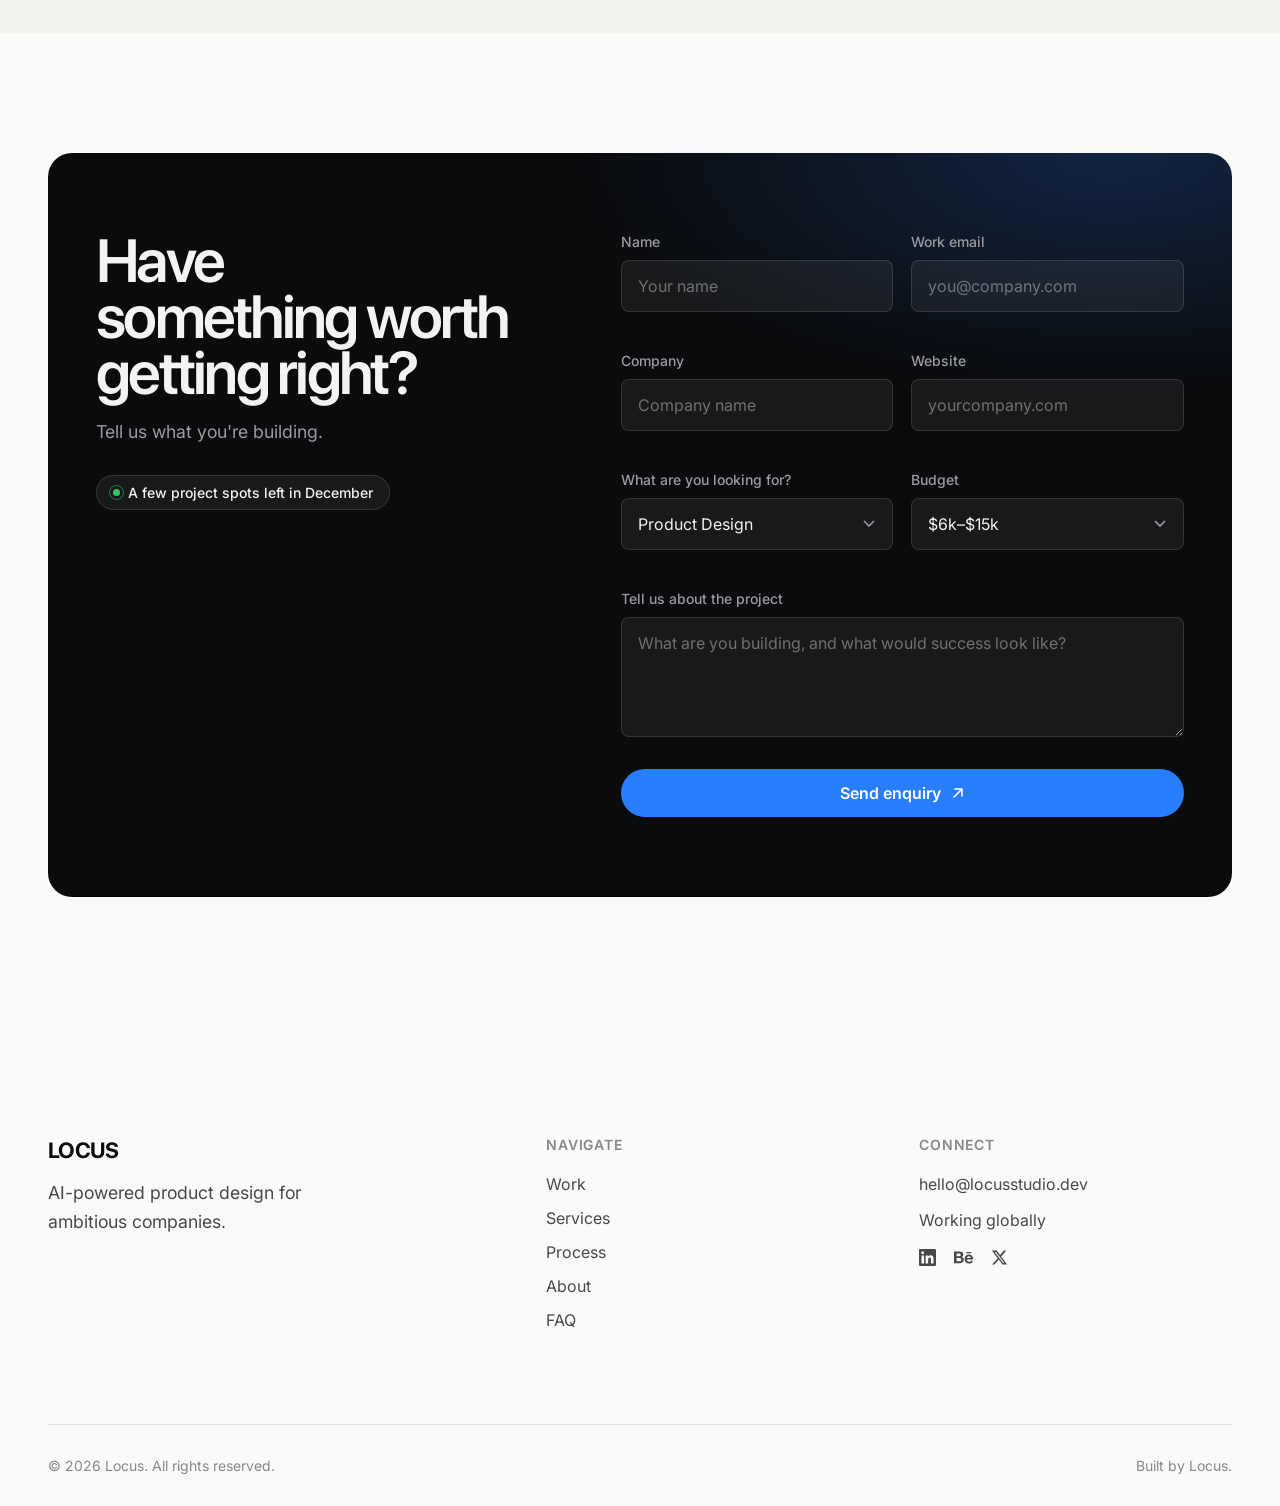
==== commit fc68208c: "Tighten mobile section seam, fix heading spacing, add Motion Design option Trust and gallery section" ====
--- a/index.html
+++ b/index.html
@@ -79,7 +79,7 @@
   <div class="container">
     <div class="section-head reveal">
       <div class="eyebrow" style="margin-bottom:14px;">Clients &amp; partners</div>
-      <h2 class="h2" id="trustTitle">Trusted by teams<br>building what&rsquo;s next.</h2>
+      <h2 class="h2" id="trustTitle">Trusted by teams <br>building what&rsquo;s next.</h2>
     </div>
     <ul class="trust-logos reveal">
       <li class="trust-logo trust-logo-andela"><img src="assets/brand-logos/andela.svg" alt="Andela" width="536" height="140" loading="lazy"></li>
@@ -608,6 +608,7 @@
                 <option>MVP Design + Launch</option>
                 <option>Brand + Digital</option>
                 <option>Website</option>
+                <option>Motion Design</option>
                 <option>Ongoing partnership</option>
                 <option>Something else</option>
               </select>
--- a/assets/css/home.css
+++ b/assets/css/home.css
@@ -122,6 +122,17 @@
 @media (max-width:860px){
   .trust-section .section-head br{display:none;}
 }
+/* mobile — these two sections both sit on --bg-alt, so the standard
+   120px + 120px section boundary between them reads as one uninterrupted
+   void rather than a break; on a phone that is roughly a third of the
+   viewport. Elsewhere on the page the backgrounds alternate and the same
+   figures land correctly, so this is scoped to the one seam that needs it
+   and stays on the spacing scale: 56px below "and many more", 80px of
+   breathing room above the Featured Work eyebrow, 136px in total. */
+@media (max-width:700px){
+  .trust-section{padding-bottom:var(--space-5);}
+  .gallery-section{padding-top:var(--space-6);}
+}
 @media (max-width:700px){
   .trust-logos{
     --logo-scale:.92;
@@ -435,12 +446,19 @@
   object-fit:cover;border:1px solid var(--dark-border);
 }
 .testimonial-attr strong{color:var(--dark-text);font-weight:600;}
-/* mobile — the attribution stacks: avatar, then name, then role on its
-   own line beneath it, the whole group centred. .testimonial-sep is the
-   comma that joins the two on one line at desktop, so it comes out when
-   they stop sharing a line. Desktop is untouched. */
+/* mobile — avatar and text stay one horizontal group, centred as a unit.
+   The row direction, align-items:center and justify-content:center all
+   come from the base rule, so nothing about the arrangement is restated
+   here: the avatar keeps sitting beside the text and centred against it,
+   and the group as a whole stays centred in the section.
+
+   What does change is the text block. The role drops onto its own line
+   under the name, .testimonial-sep removes the comma that joins them on
+   one line at desktop, and text-align:left overrides the section's
+   centring so the two lines range against each other rather than each
+   centring on its own width. Desktop is untouched. */
 @media (max-width:640px){
-  .testimonial-attr{flex-direction:column;text-align:center;gap:14px;line-height:1.55;}
+  .testimonial-attr{gap:14px;line-height:1.55;text-align:left;}
   .testimonial-sep{display:none;}
   .testimonial-role{display:block;}
 }
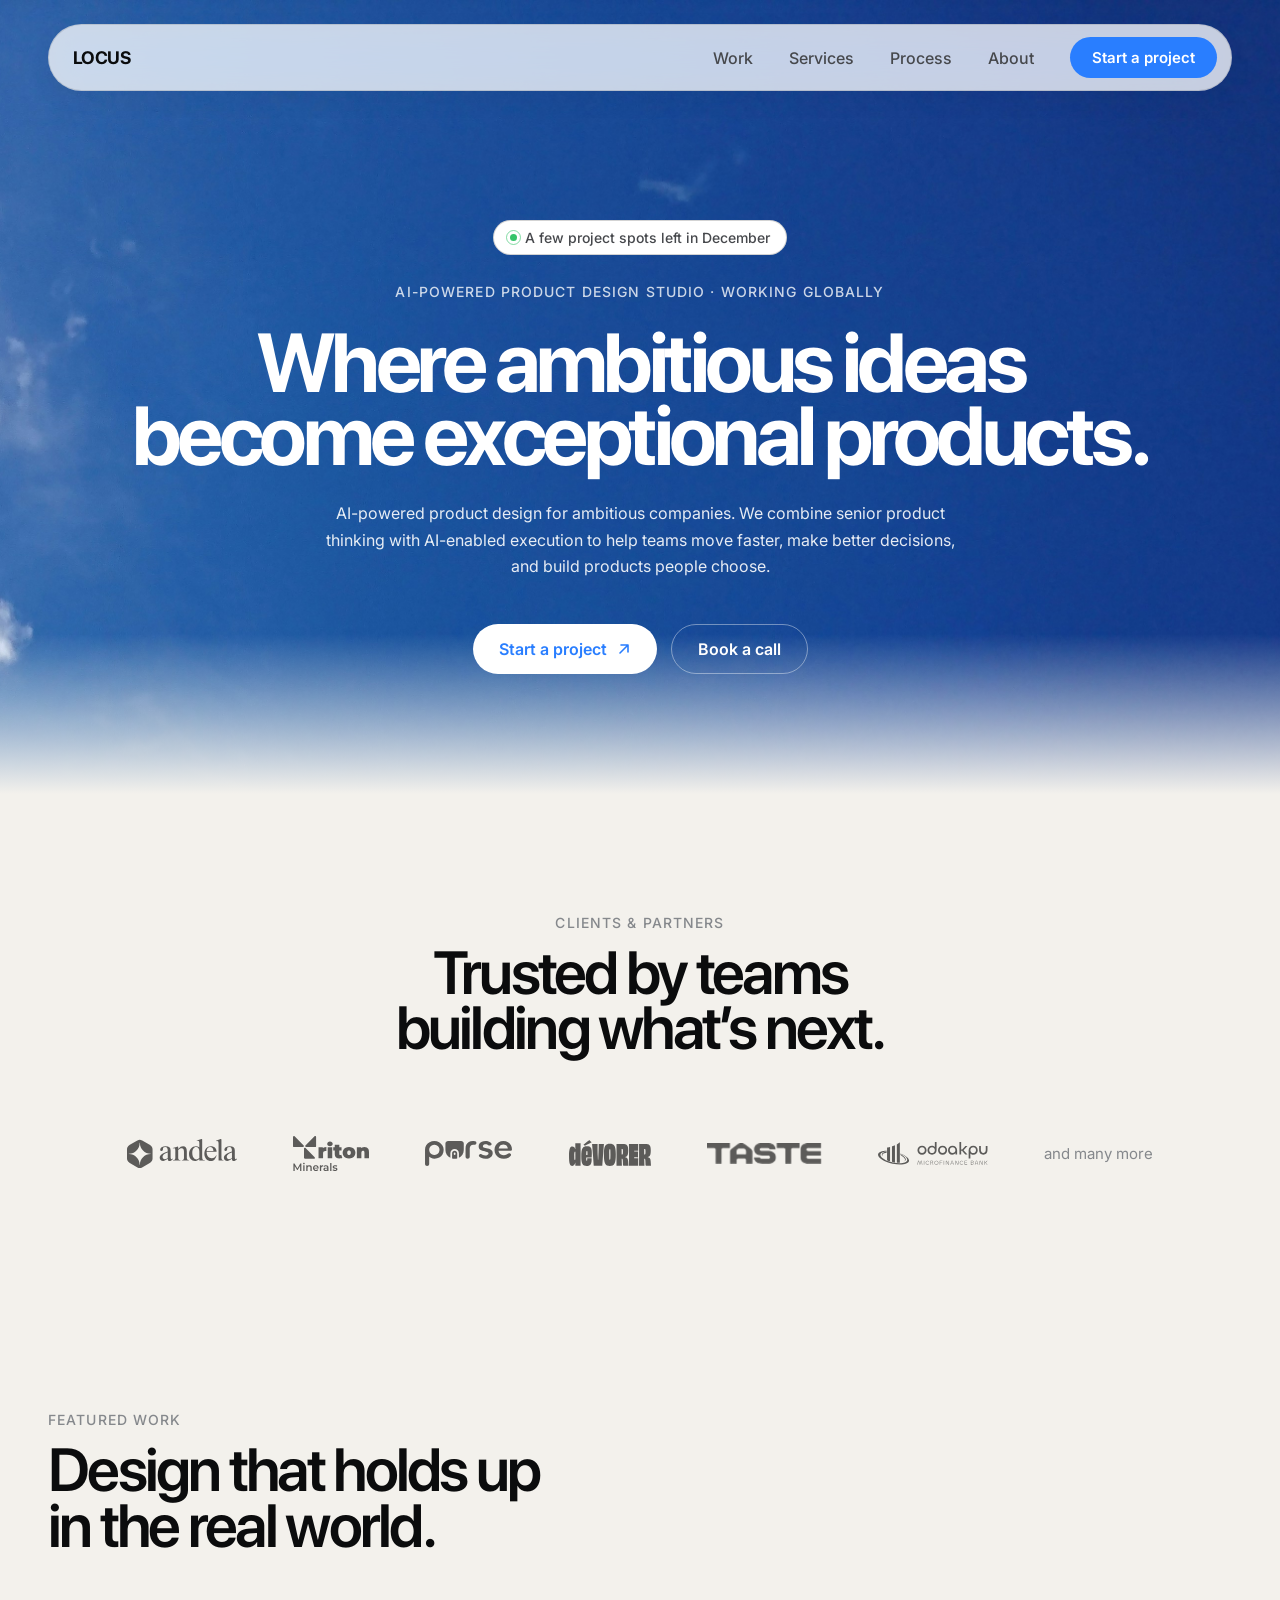
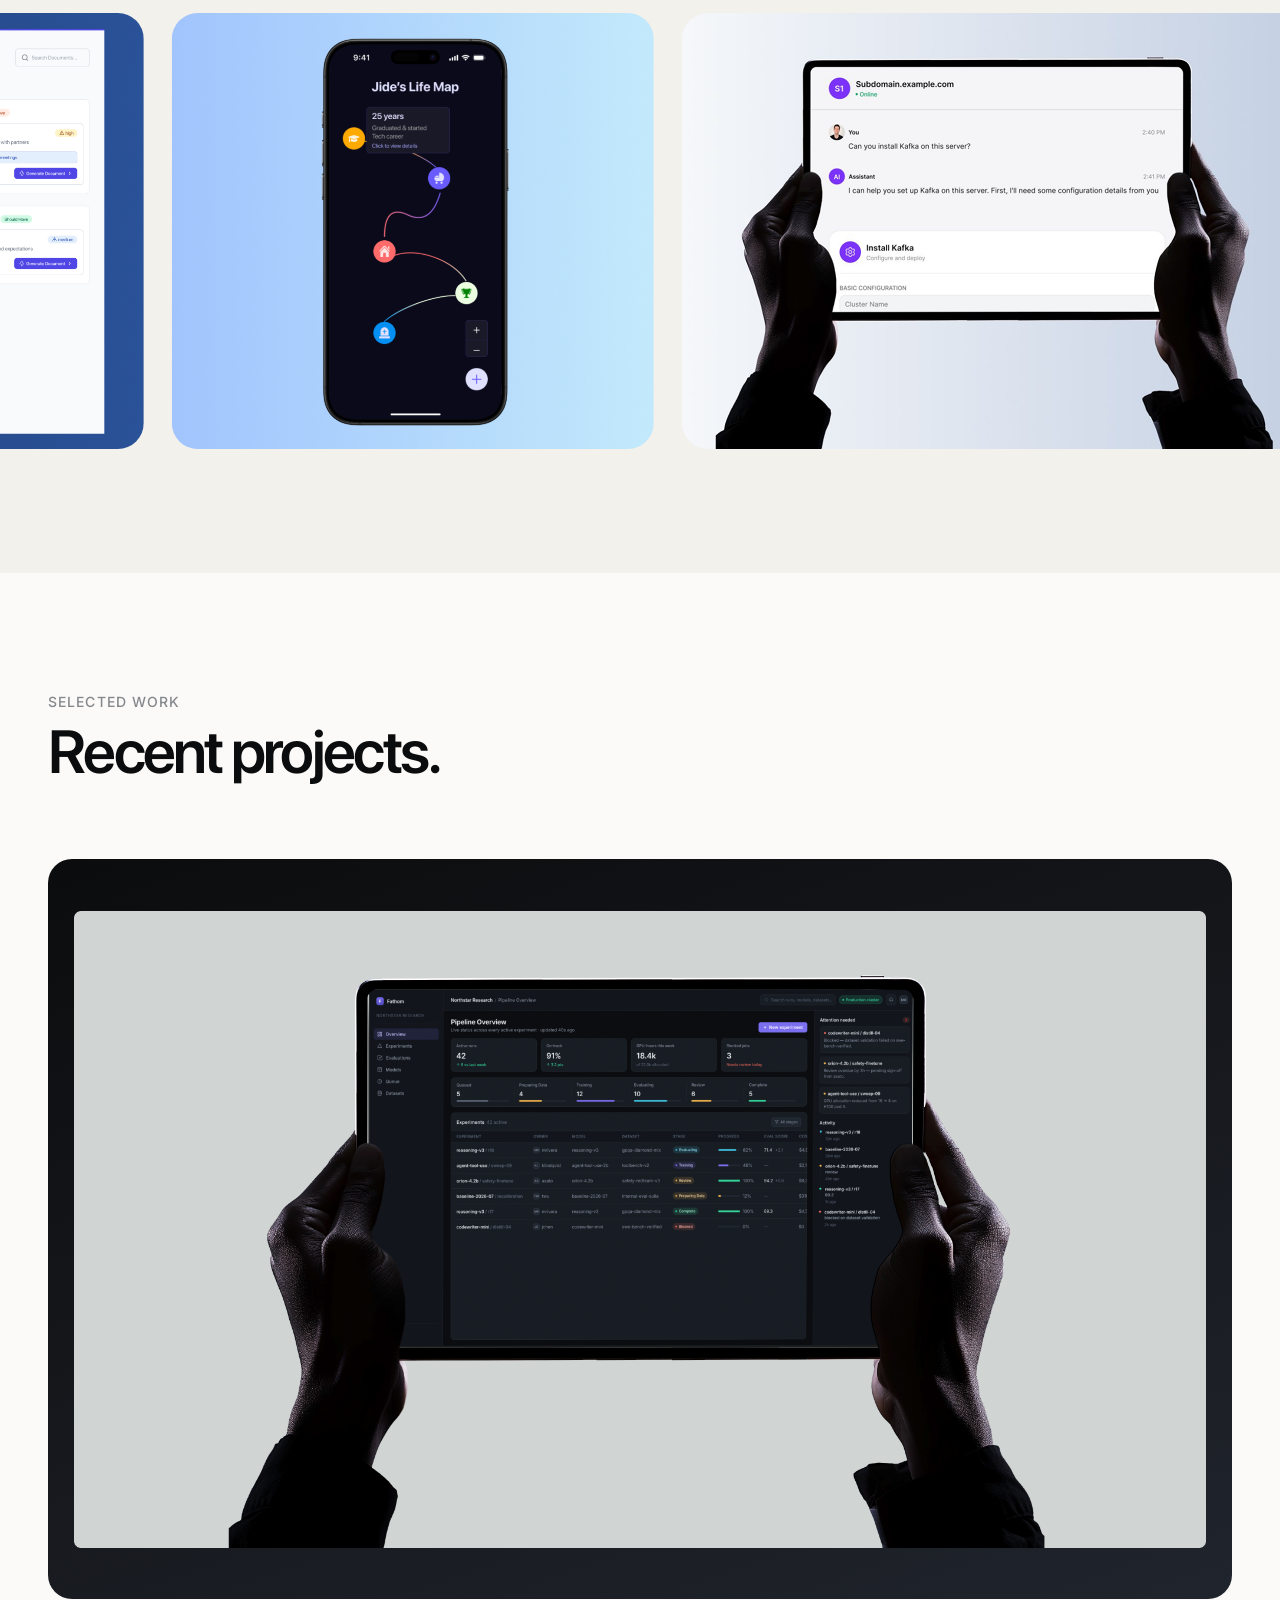
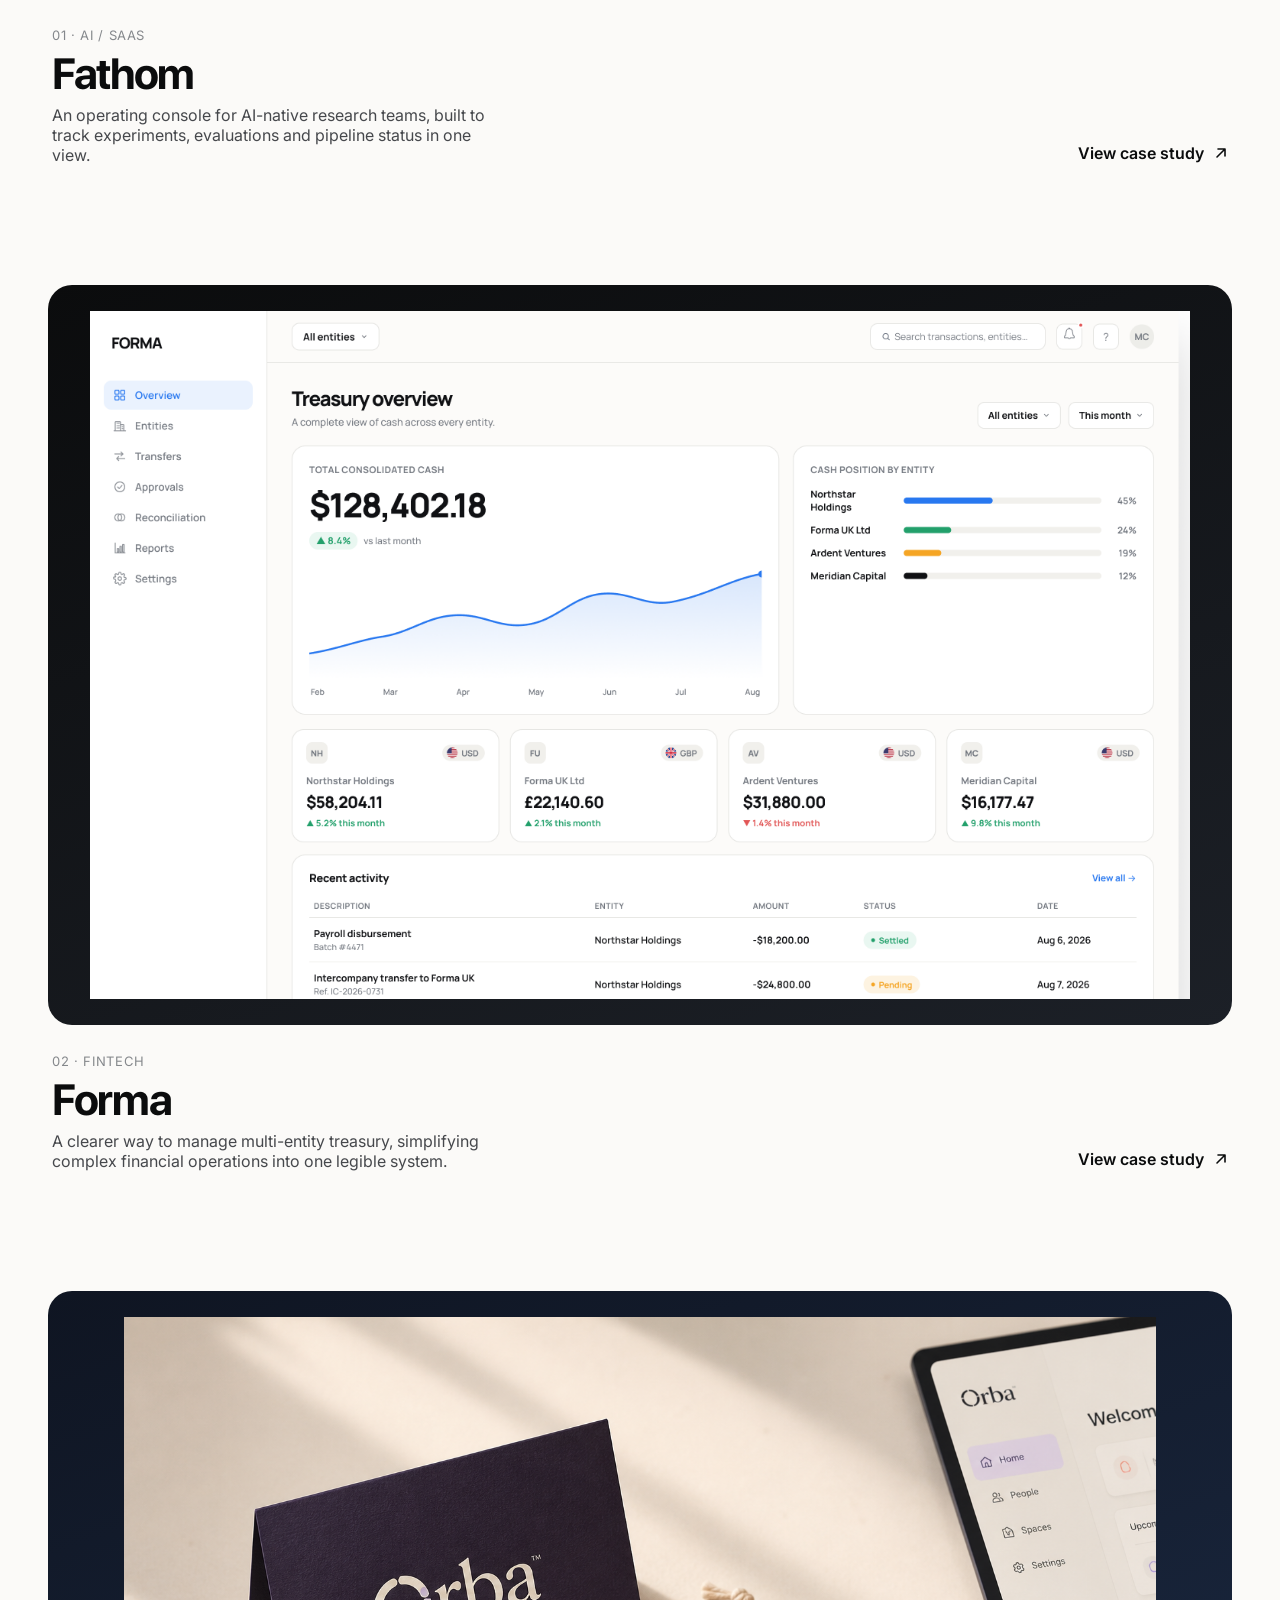
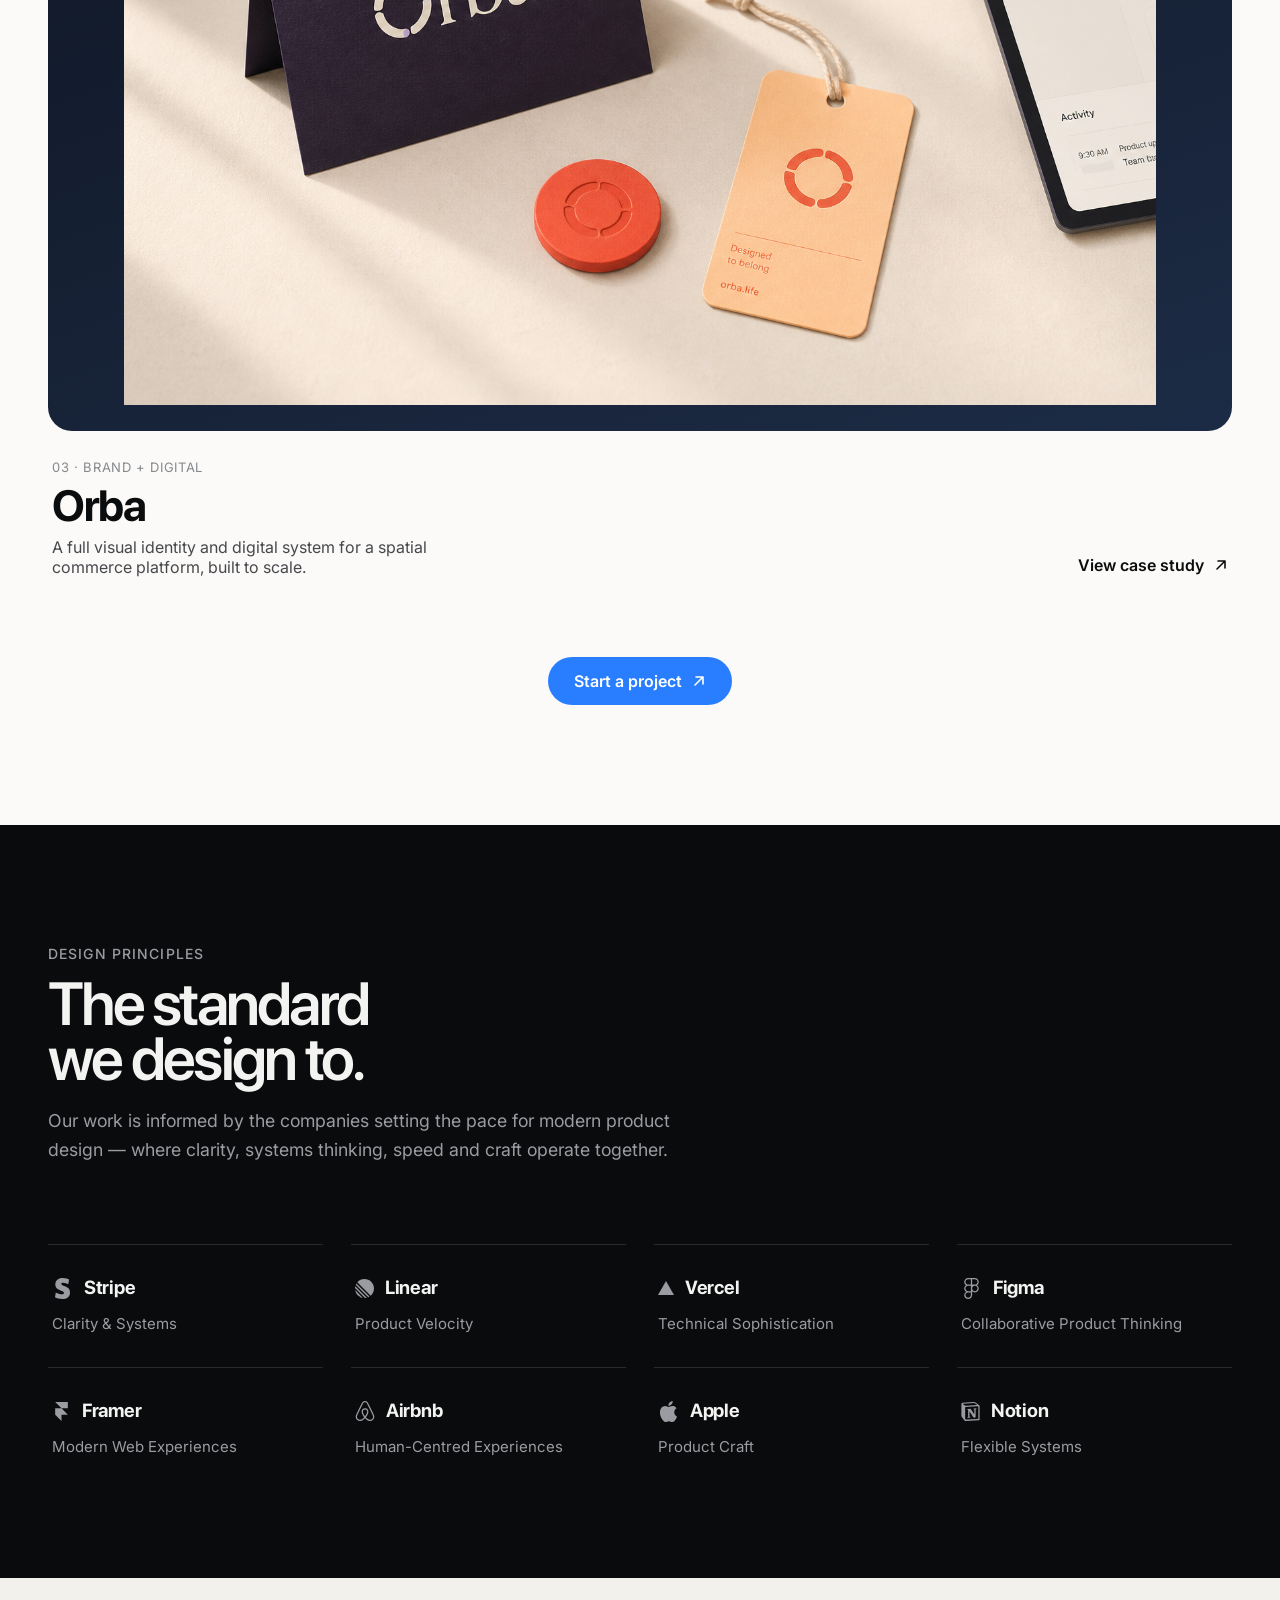
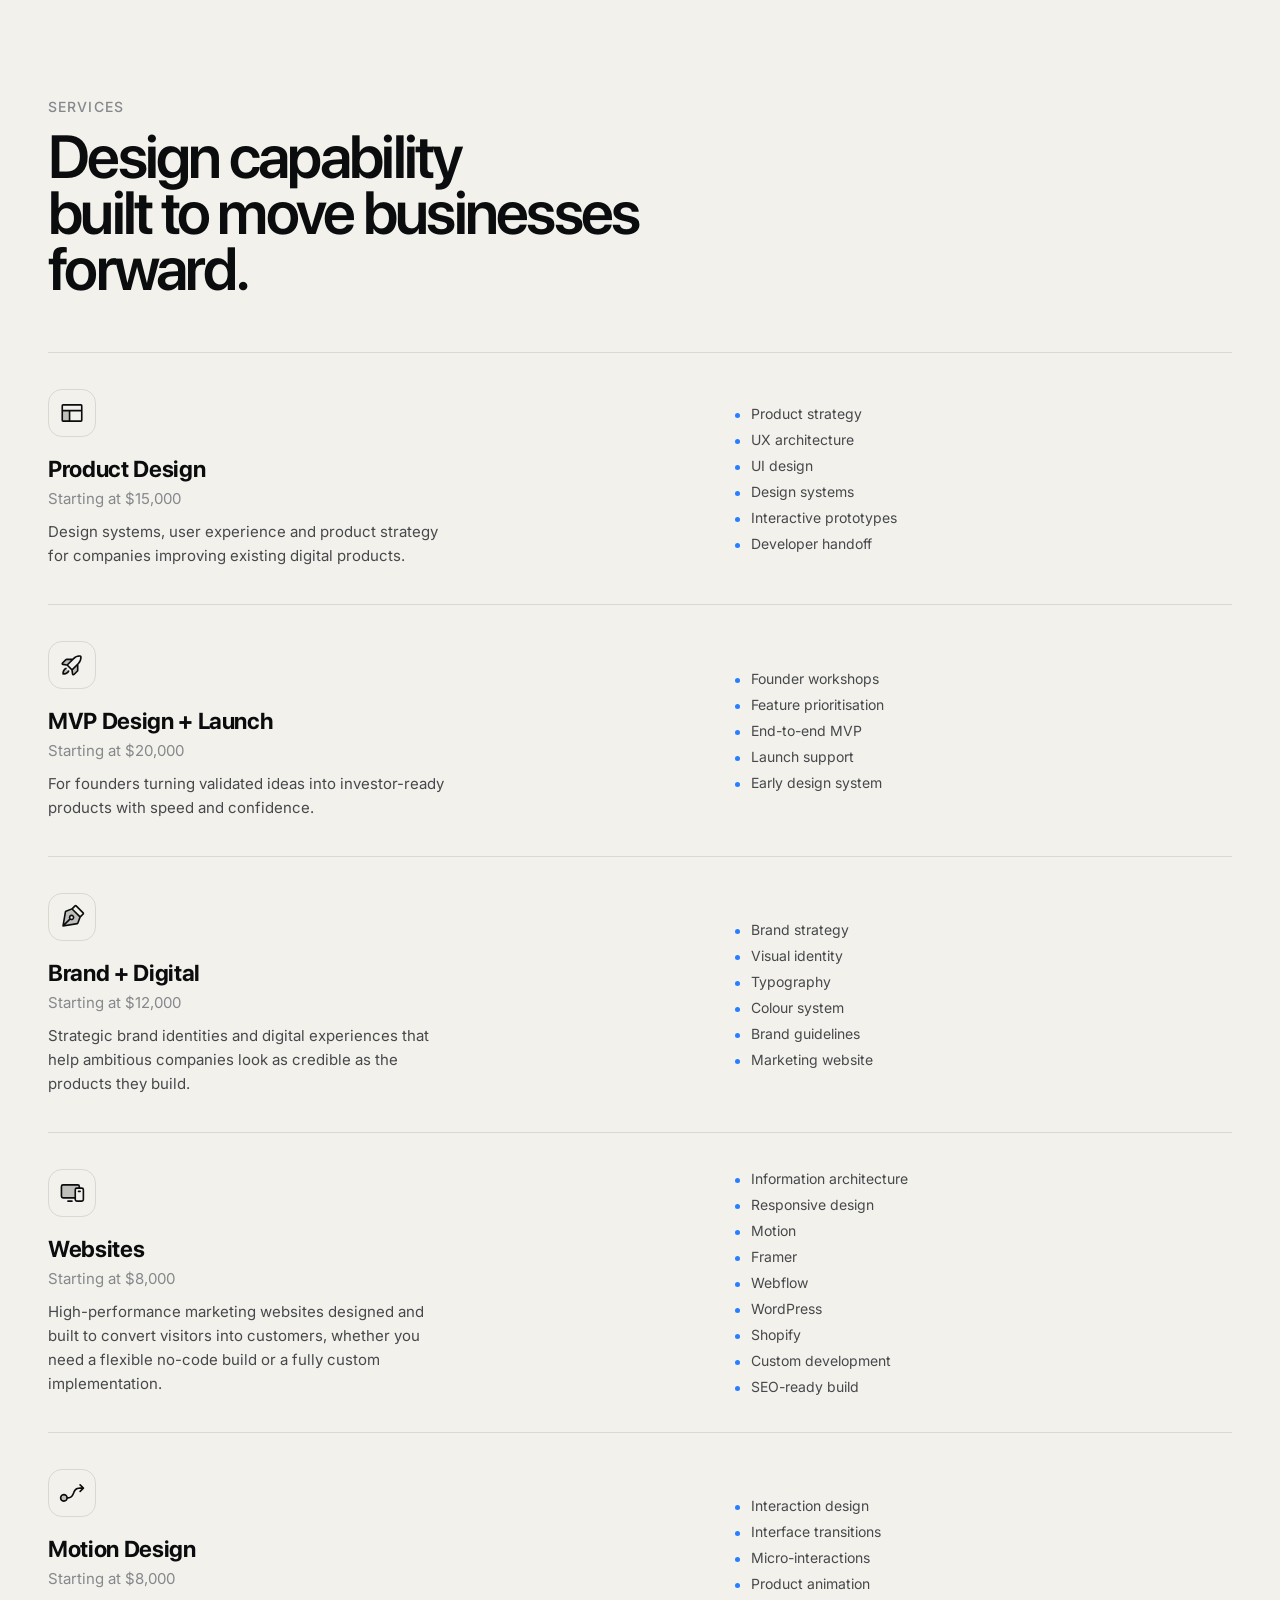
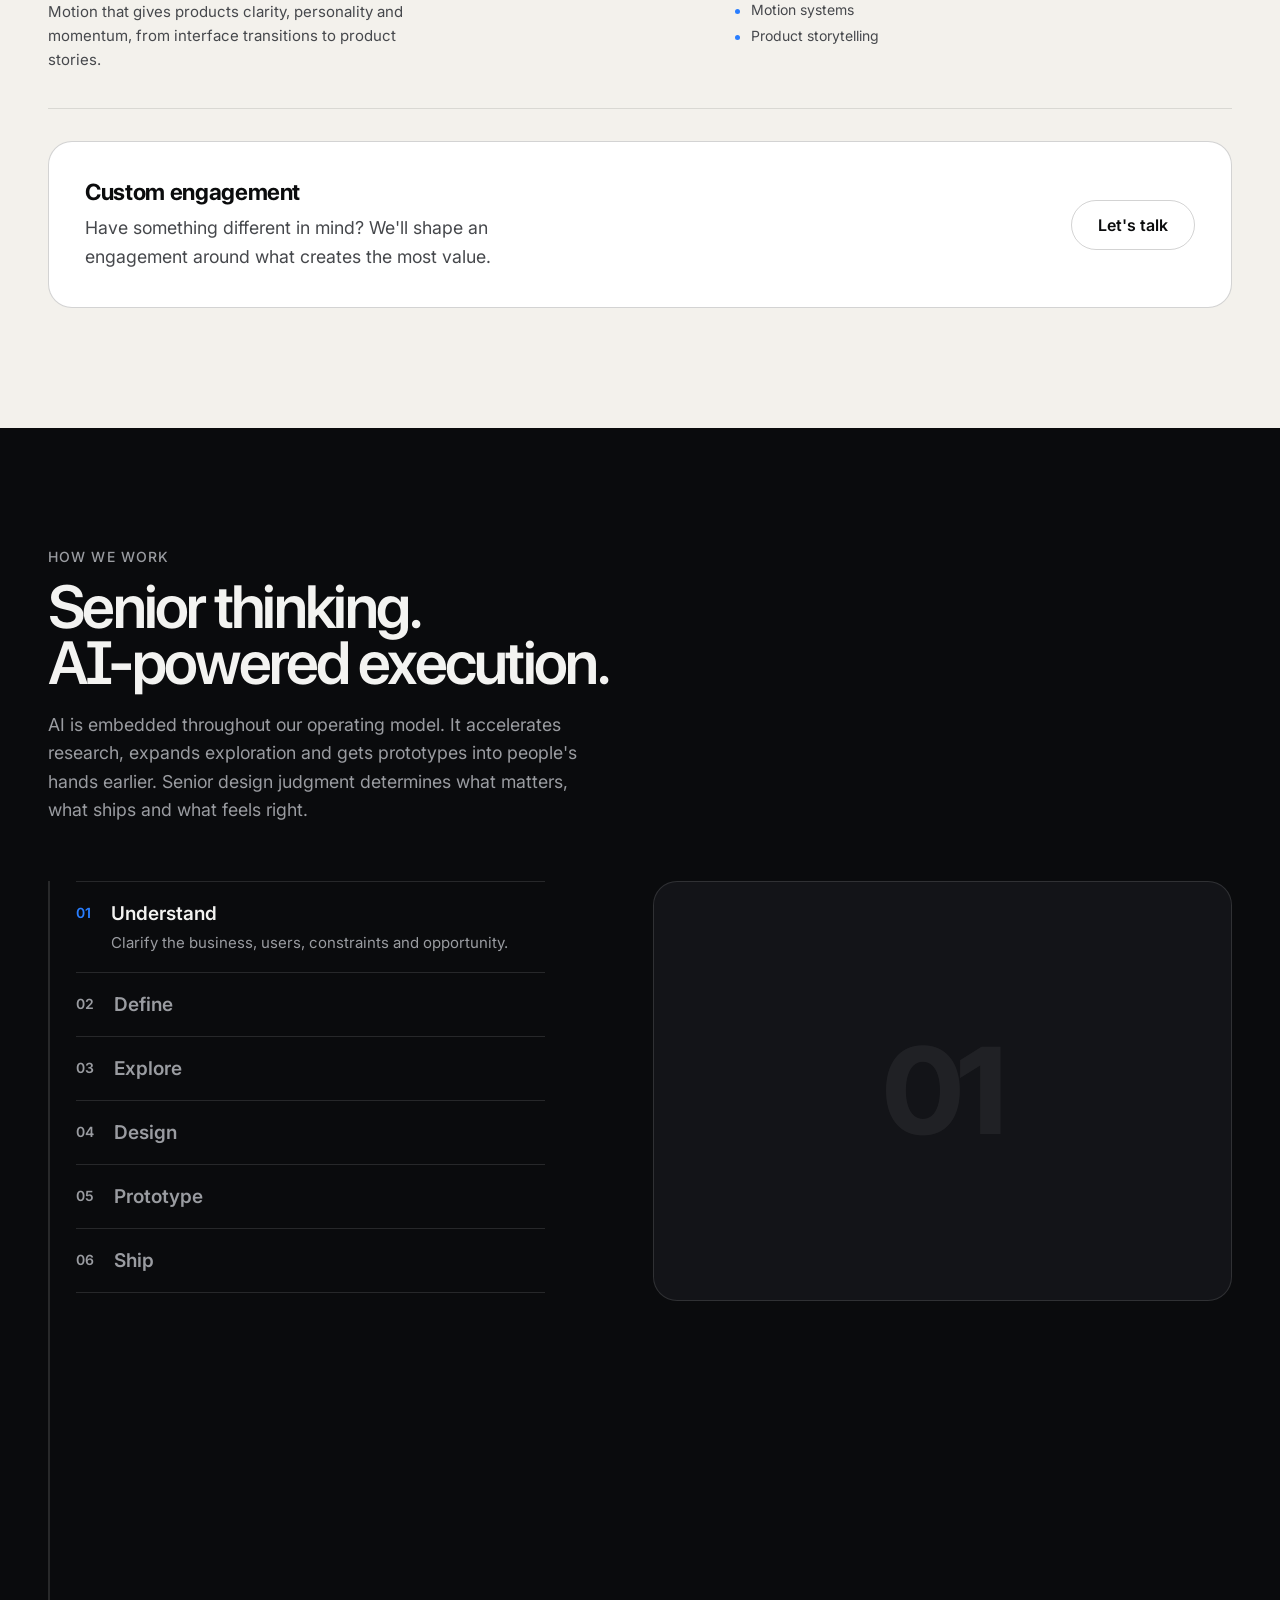
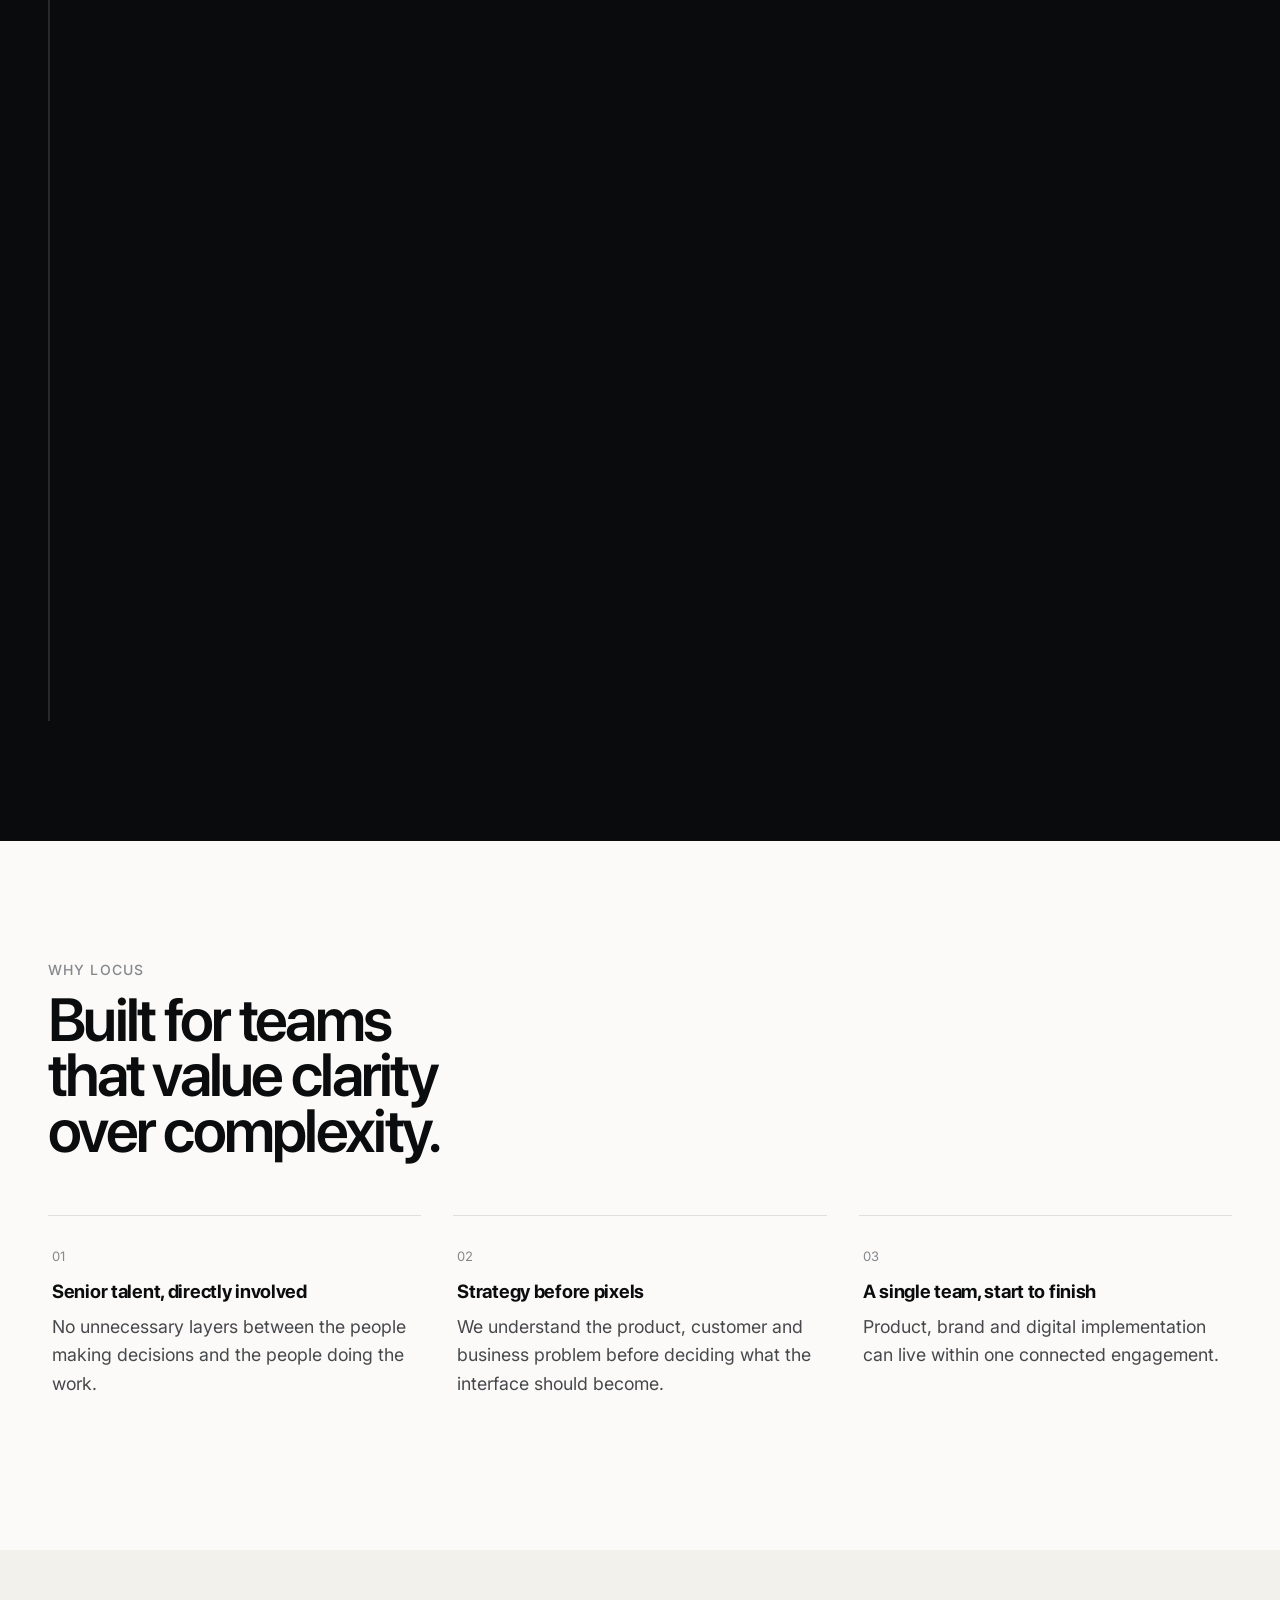
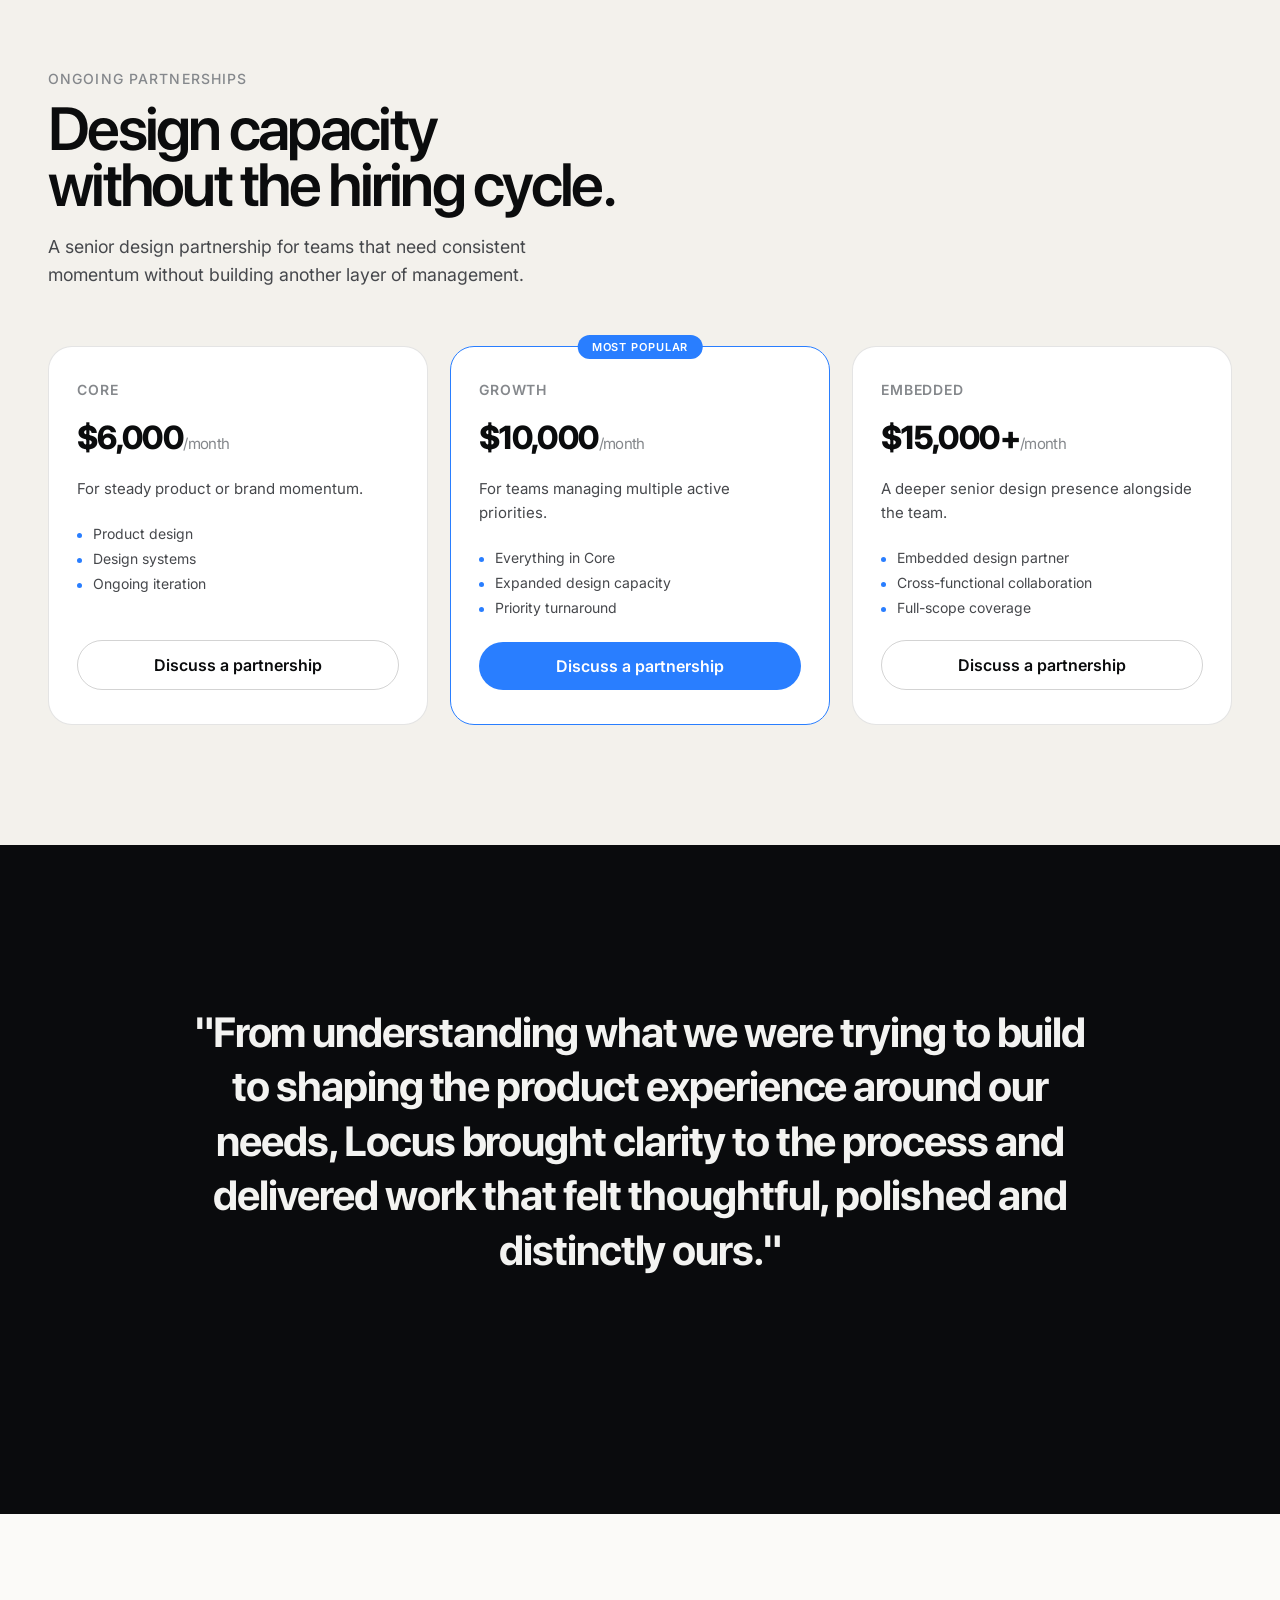
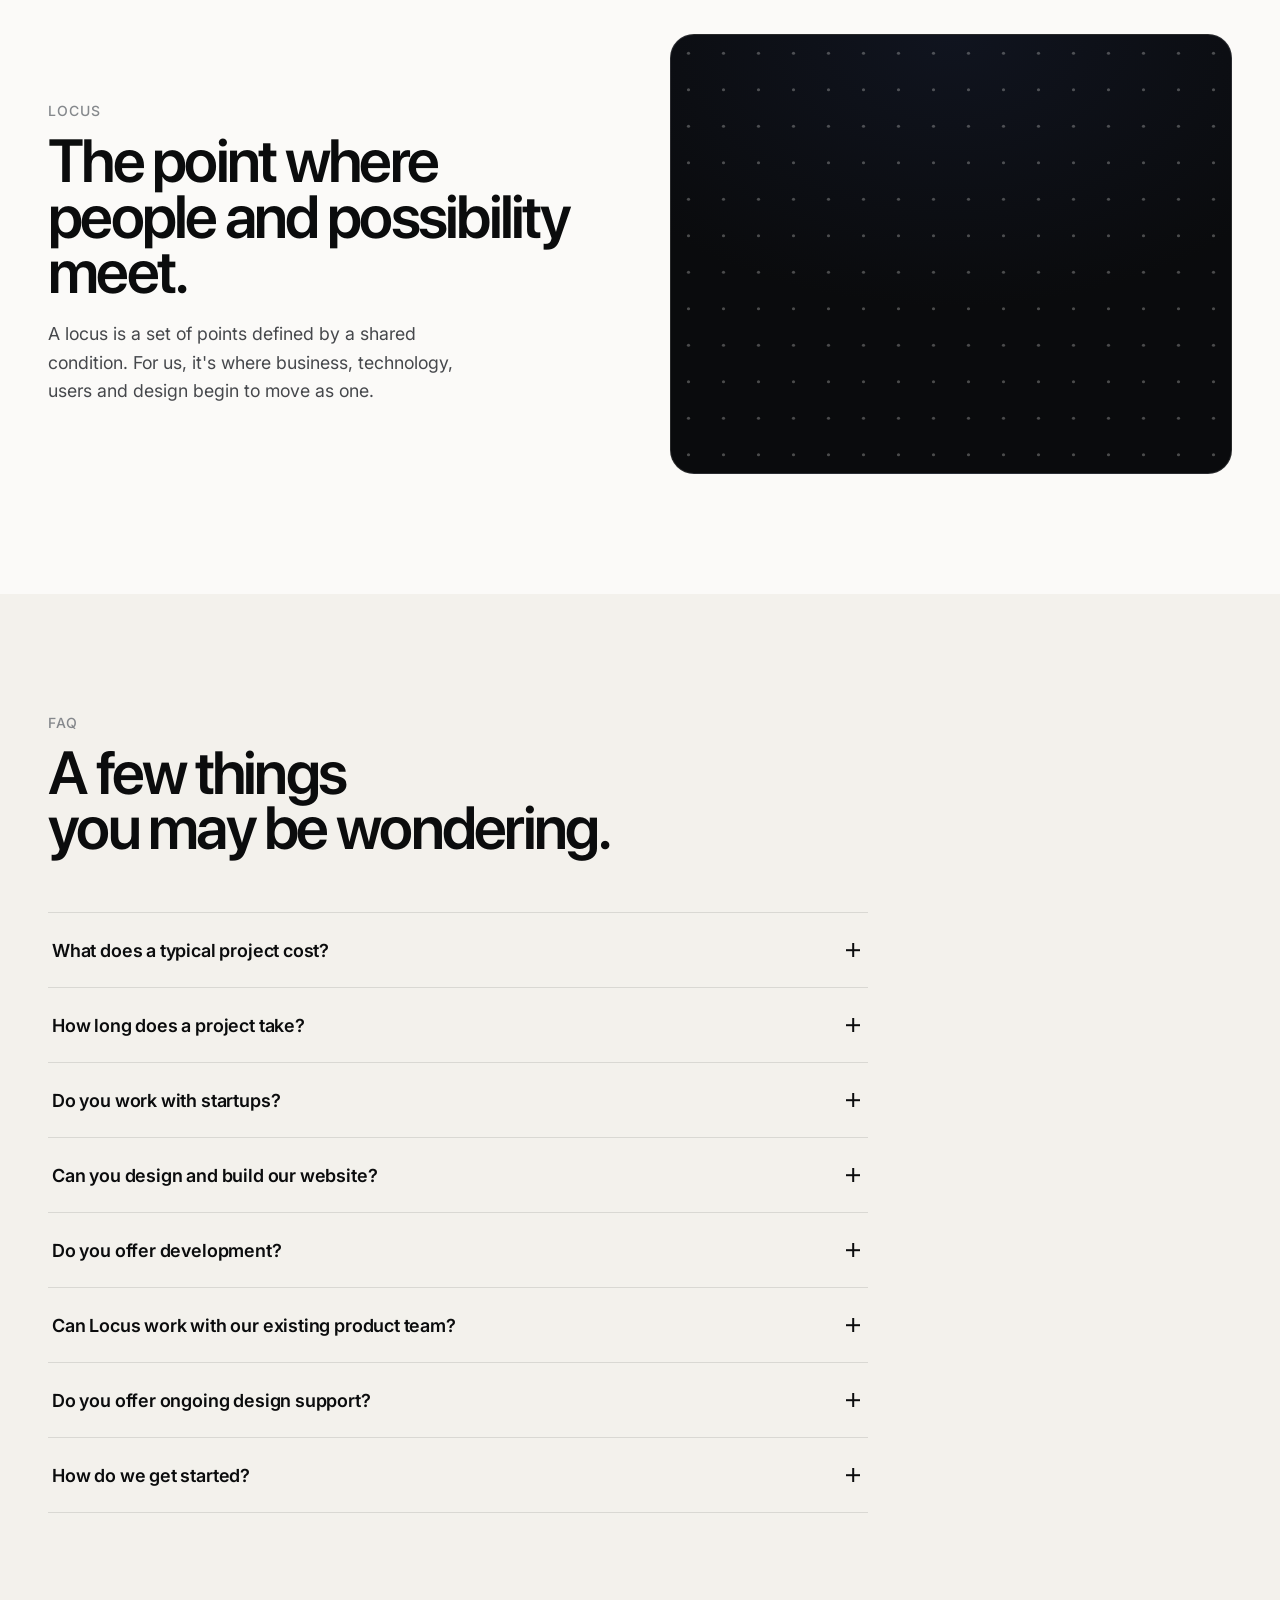
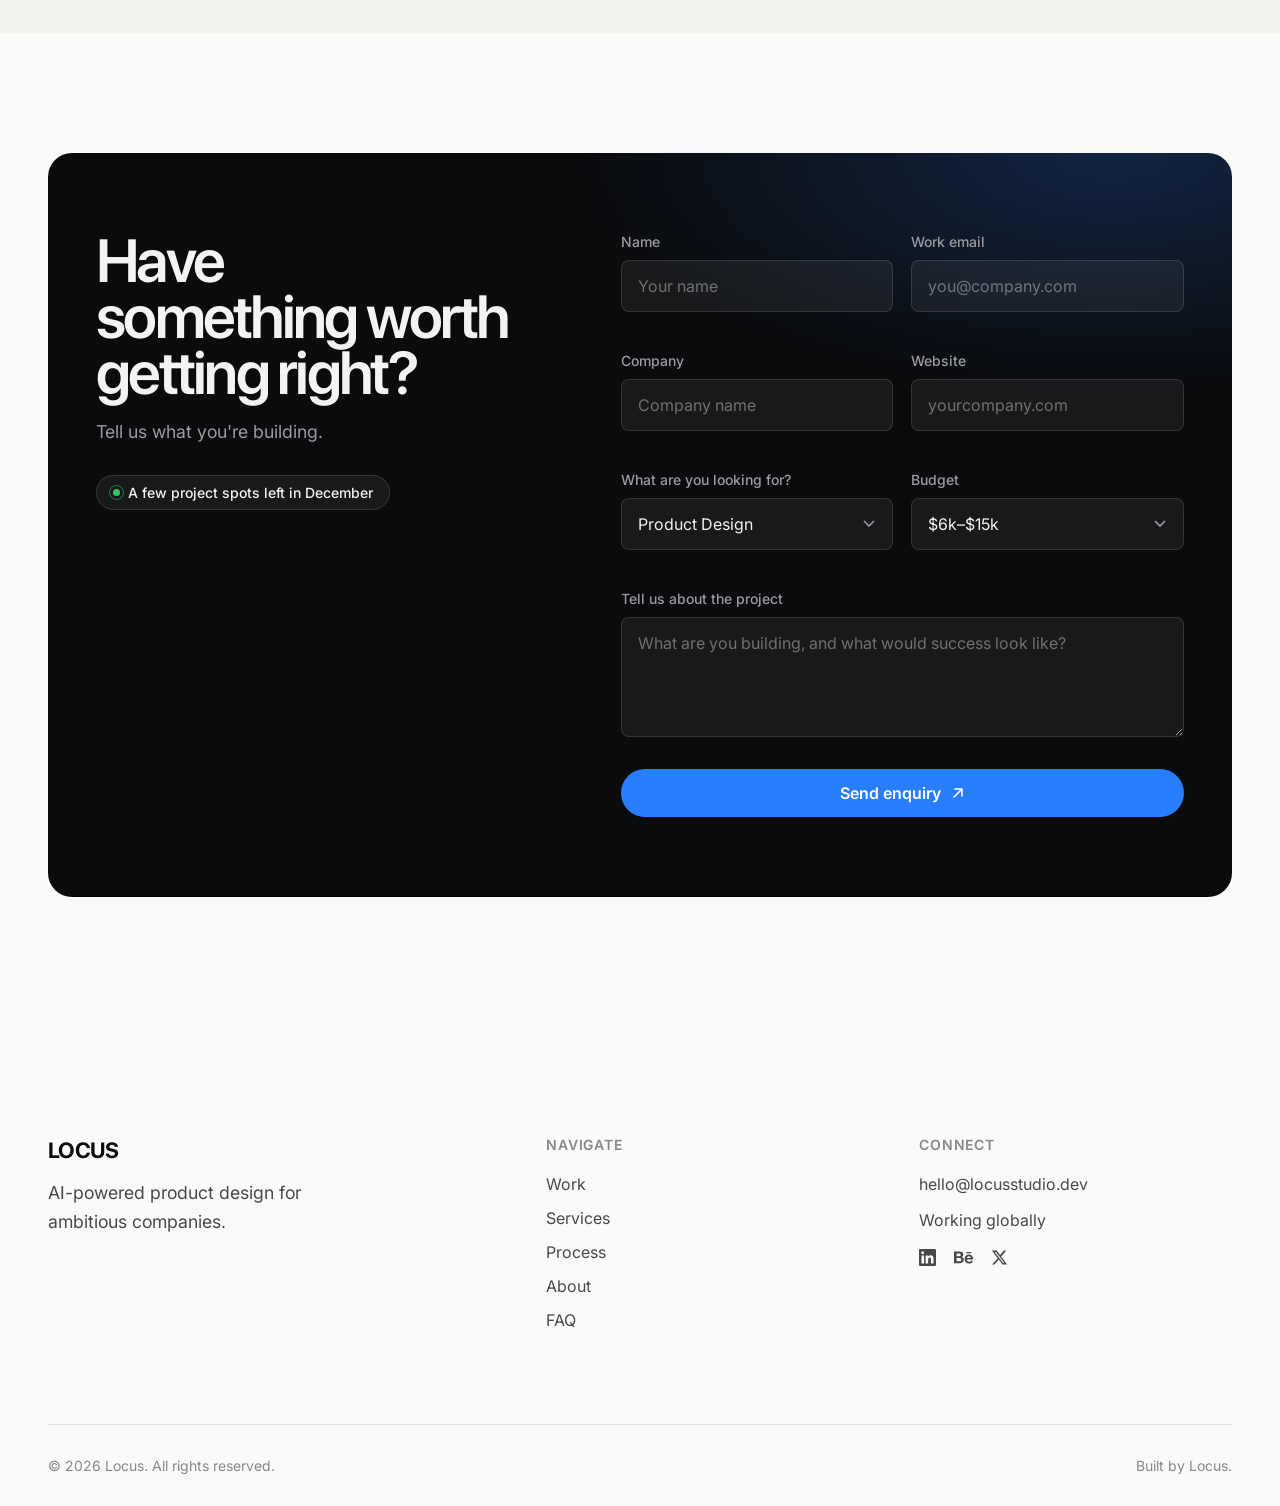
==== commit 565fda95: "Refine showcase and client branding Co-Authored-By: Claude Opus 5 <noreply@anthropic.com>" ====
--- a/index.html
+++ b/index.html
@@ -87,7 +87,7 @@
       <li class="trust-logo trust-logo-purse"><img src="assets/brand-logos/purse.svg" alt="Purse" width="183" height="54" loading="lazy"></li>
       <li class="trust-logo trust-logo-devorer"><img src="assets/brand-logos/devorer.svg" alt="D&eacute;vorer" width="509" height="161" loading="lazy"></li>
       <li class="trust-logo trust-logo-taste"><img src="assets/brand-logos/taste.svg" alt="Taste" width="690" height="122" loading="lazy"></li>
-      <li class="trust-logo trust-logo-odoakpu"><img src="assets/brand-logos/odoakpu.svg" alt="Odoakpu Microfinance Bank" width="157" height="33" loading="lazy"></li>
+      <li class="trust-logo trust-logo-odoakpu"><img src="assets/brand-logos/ODOAKPUsvg.svg" alt="Odoakpu Microfinance Bank" width="157" height="33" loading="lazy"></li>
       <li class="trust-more">and many more</li>
     </ul>
   </div>
@@ -113,6 +113,18 @@
       <div class="gallery-card"><img src="assets/images/Showcase/Thumbnail 8.png" alt="Locus product design showcase" loading="lazy"></div>
       <div class="gallery-card"><img src="assets/images/Showcase/Thumbnail 9.png" alt="Locus product design showcase" loading="lazy"></div>
       <div class="gallery-card"><img src="assets/images/Showcase/Thumbnail 10.png" alt="Locus product design showcase" loading="lazy"></div>
+      <!-- Thumbnails 11-18 ship at three widths each. Cards are sized by height
+           (.gallery-card above), so the `sizes` hints below are that height times
+           the image's own ratio: 260px under 640px, then clamp(340px,34vw,540px)
+           — which is flat 340 until 1000px, fluid to 1588px, then flat 540. -->
+      <div class="gallery-card"><img src="assets/images/Showcase/Thumbnail%2011.jpg" srcset="assets/images/Showcase/Thumbnail%2011-441.jpg 441w, assets/images/Showcase/Thumbnail%2011-882.jpg 882w, assets/images/Showcase/Thumbnail%2011.jpg 1323w" sizes="(max-width:640px) 287px, (max-width:1000px) 375px, (max-width:1588px) 37.5vw, 595px" alt="Delivery app summary screen comparing courier rates on mobile" loading="lazy"></div>
+      <div class="gallery-card"><img src="assets/images/Showcase/Thumbnail%2012.jpg" srcset="assets/images/Showcase/Thumbnail%2012-442.jpg 442w, assets/images/Showcase/Thumbnail%2012-885.jpg 885w, assets/images/Showcase/Thumbnail%2012.jpg 1327w" sizes="(max-width:640px) 287px, (max-width:1000px) 376px, (max-width:1588px) 37.6vw, 597px" alt="Supplement store mobile app browsing product categories" loading="lazy"></div>
+      <div class="gallery-card"><img src="assets/images/Showcase/Thumbnail%2013.jpg" srcset="assets/images/Showcase/Thumbnail%2013-565.jpg 565w, assets/images/Showcase/Thumbnail%2013-1129.jpg 1129w, assets/images/Showcase/Thumbnail%2013.jpg 1694w" sizes="(max-width:640px) 367px, (max-width:1000px) 480px, (max-width:1588px) 48vw, 763px" alt="Odoakpu Microfinance Bank account sign-up screen" loading="lazy"></div>
+      <div class="gallery-card"><img src="assets/images/Showcase/Thumbnail%2014.jpg" srcset="assets/images/Showcase/Thumbnail%2014-565.jpg 565w, assets/images/Showcase/Thumbnail%2014-1129.jpg 1129w, assets/images/Showcase/Thumbnail%2014.jpg 1694w" sizes="(max-width:640px) 367px, (max-width:1000px) 480px, (max-width:1588px) 48vw, 763px" alt="Purse Microfinance Bank marketing page with payment activity cards" loading="lazy"></div>
+      <div class="gallery-card"><img src="assets/images/Showcase/Thumbnail%2015.jpg" srcset="assets/images/Showcase/Thumbnail%2015-565.jpg 565w, assets/images/Showcase/Thumbnail%2015-1129.jpg 1129w, assets/images/Showcase/Thumbnail%2015.jpg 1694w" sizes="(max-width:640px) 367px, (max-width:1000px) 480px, (max-width:1588px) 48vw, 763px" alt="AI agent marketplace landing page on a dark theme" loading="lazy"></div>
+      <div class="gallery-card"><img src="assets/images/Showcase/Thumbnail%2016.jpg" srcset="assets/images/Showcase/Thumbnail%2016-565.jpg 565w, assets/images/Showcase/Thumbnail%2016-1129.jpg 1129w, assets/images/Showcase/Thumbnail%2016.jpg 1694w" sizes="(max-width:640px) 367px, (max-width:1000px) 480px, (max-width:1588px) 48vw, 763px" alt="Workflow automation landing page showing a trigger and action sequence" loading="lazy"></div>
+      <div class="gallery-card"><img src="assets/images/Showcase/Thumbnail%2017.jpg" srcset="assets/images/Showcase/Thumbnail%2017-565.jpg 565w, assets/images/Showcase/Thumbnail%2017-1129.jpg 1129w, assets/images/Showcase/Thumbnail%2017.jpg 1694w" sizes="(max-width:640px) 367px, (max-width:1000px) 480px, (max-width:1588px) 48vw, 763px" alt="Crypto payments gateway landing page with account balance cards" loading="lazy"></div>
+      <div class="gallery-card"><img src="assets/images/Showcase/Thumbnail%2018.jpg" srcset="assets/images/Showcase/Thumbnail%2018-442.jpg 442w, assets/images/Showcase/Thumbnail%2018-885.jpg 885w, assets/images/Showcase/Thumbnail%2018.jpg 1327w" sizes="(max-width:640px) 287px, (max-width:1000px) 376px, (max-width:1588px) 37.6vw, 597px" alt="Travel app onboarding and sign-up screens on mobile" loading="lazy"></div>
     </div>
   </div>
 </section>
--- a/assets/css/home.css
+++ b/assets/css/home.css
@@ -9,10 +9,33 @@
 .hero{
   position:relative;
   padding:calc(100px + var(--space-7)) 0 var(--space-7);
-  background:
-    radial-gradient(ellipse 70% 60% at 0% 0%, rgba(0,0,0,0.06), transparent 70%),
-    radial-gradient(ellipse 70% 60% at 100% 0%, rgba(0,0,0,0.06), transparent 70%),
-    #1D4ED8;
+  /* ---- Hero sky ---------------------------------------------------------
+     Photograph by Lhar Capili on Unsplash (photo-1700975647766-29b1a71370ca),
+     free under the Unsplash License. Cropped to rect 2200,0,3320,1844 of the
+     5520x4140 original and served at 2880x1600 — the crop is baked into the
+     file so cover/center needs no per-breakpoint nudging.
+
+     The crop was chosen by measurement, not eye: white text over the frame was
+     scored against the zone the hero type actually occupies at 1024/1280/1440/
+     1680/1920/2560 and at phone widths. It holds 5.10-5.93:1 everywhere, against
+     6.70:1 for the flat blue it replaces and 4.5:1 for WCAG AA. Cropping further
+     left drops to 1.09:1 at 1440 where the type crosses the cloud, which is why
+     the clouds sit hard against the left edge.
+
+     No overlay — the source is already this saturated. The colour underneath is
+     the image's own mean, so the swap is invisible while the file loads.
+
+     To revert to the original flat blue:
+       background:
+         radial-gradient(ellipse 70% 60% at 0% 0%, rgba(0,0,0,0.06), transparent 70%),
+         radial-gradient(ellipse 70% 60% at 100% 0%, rgba(0,0,0,0.06), transparent 70%),
+         #1D4ED8;
+     --------------------------------------------------------------------- */
+  background-color:#214E9B;
+  background-image:url('../images/Hero Image/hero-sky.jpg');
+  background-size:cover;
+  background-position:center;
+  background-repeat:no-repeat;
   overflow:hidden;
 }
 .hero::after{
@@ -154,7 +177,6 @@
 .gallery-track{display:flex;gap:28px;width:max-content;padding:4px 0;}
 .gallery-card{
   height:clamp(340px,34vw,540px);flex-shrink:0;border-radius:26px;overflow:hidden;
-  box-shadow:0 24px 48px -30px rgba(11,12,13,0.22);
 }
 .gallery-card img{display:block;height:100%;width:auto;max-width:none;object-fit:cover;}
 @media (max-width:640px){.gallery-card{height:260px;}}
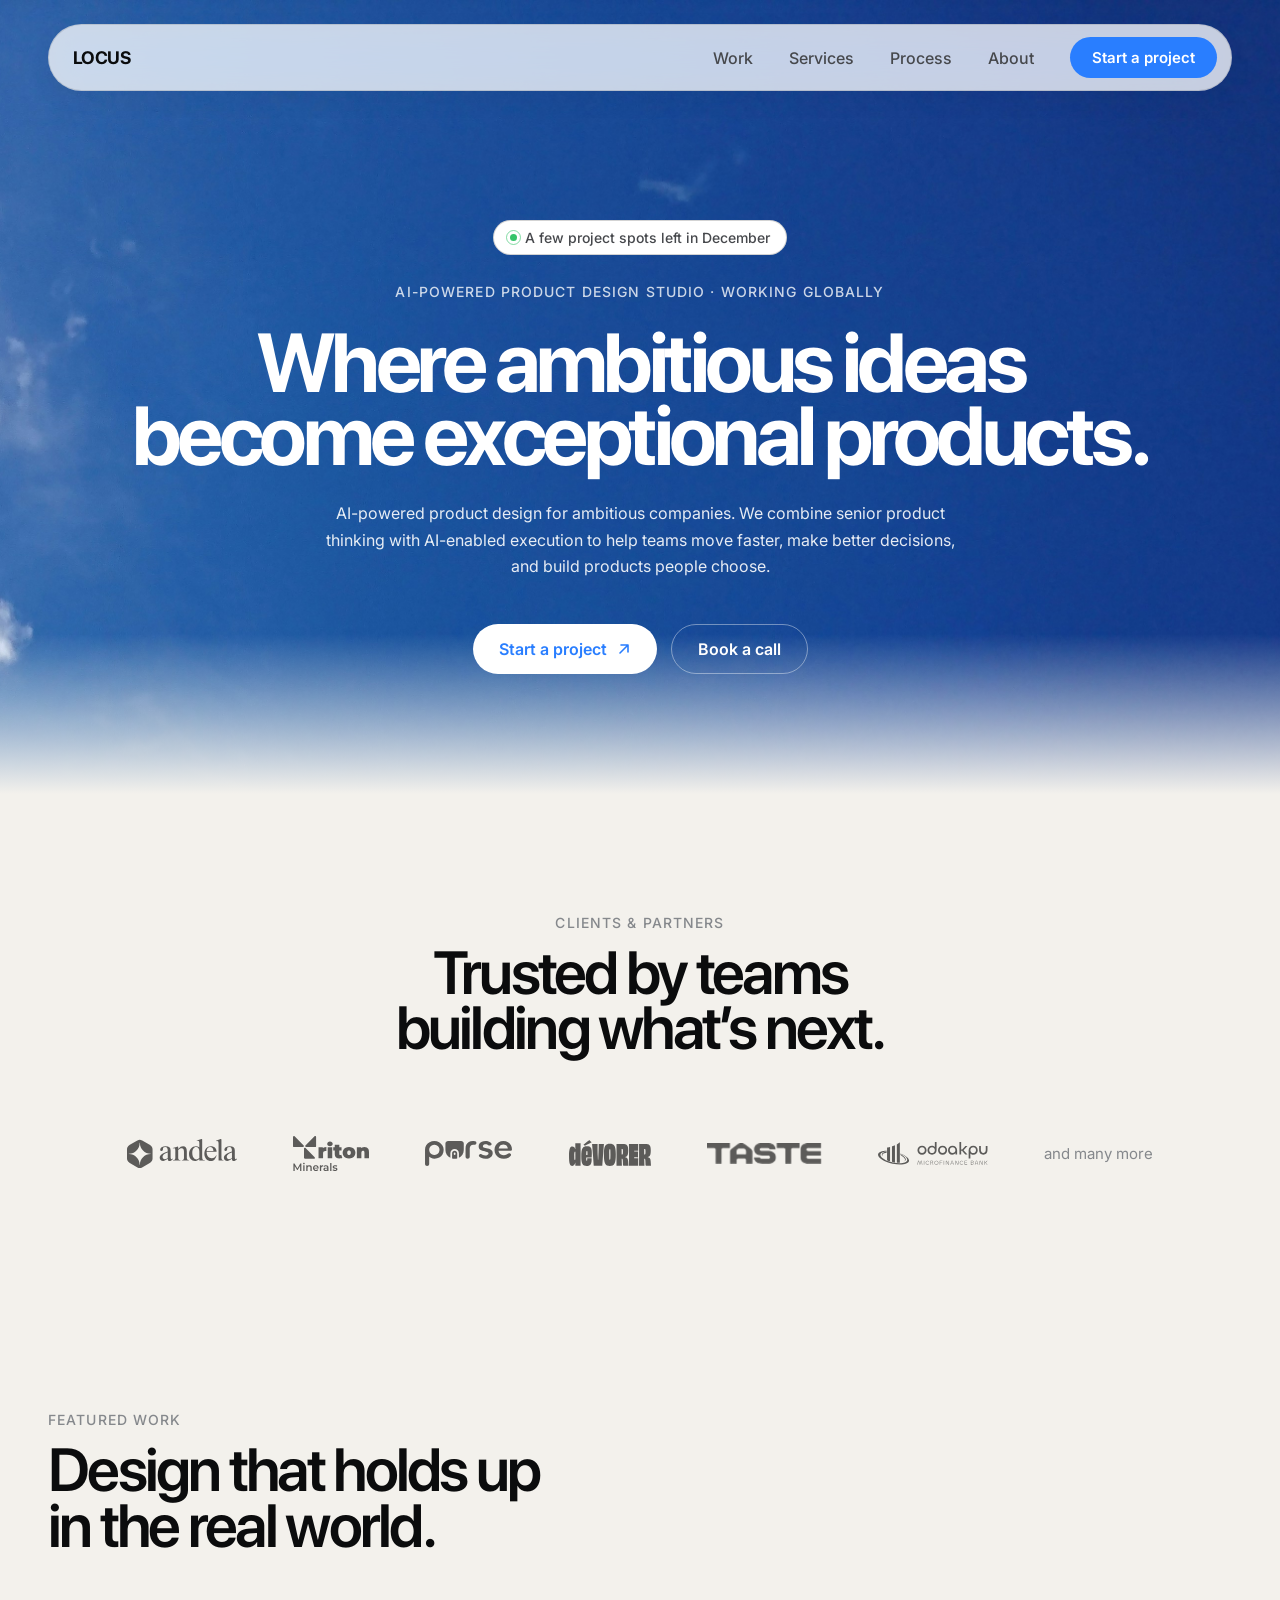
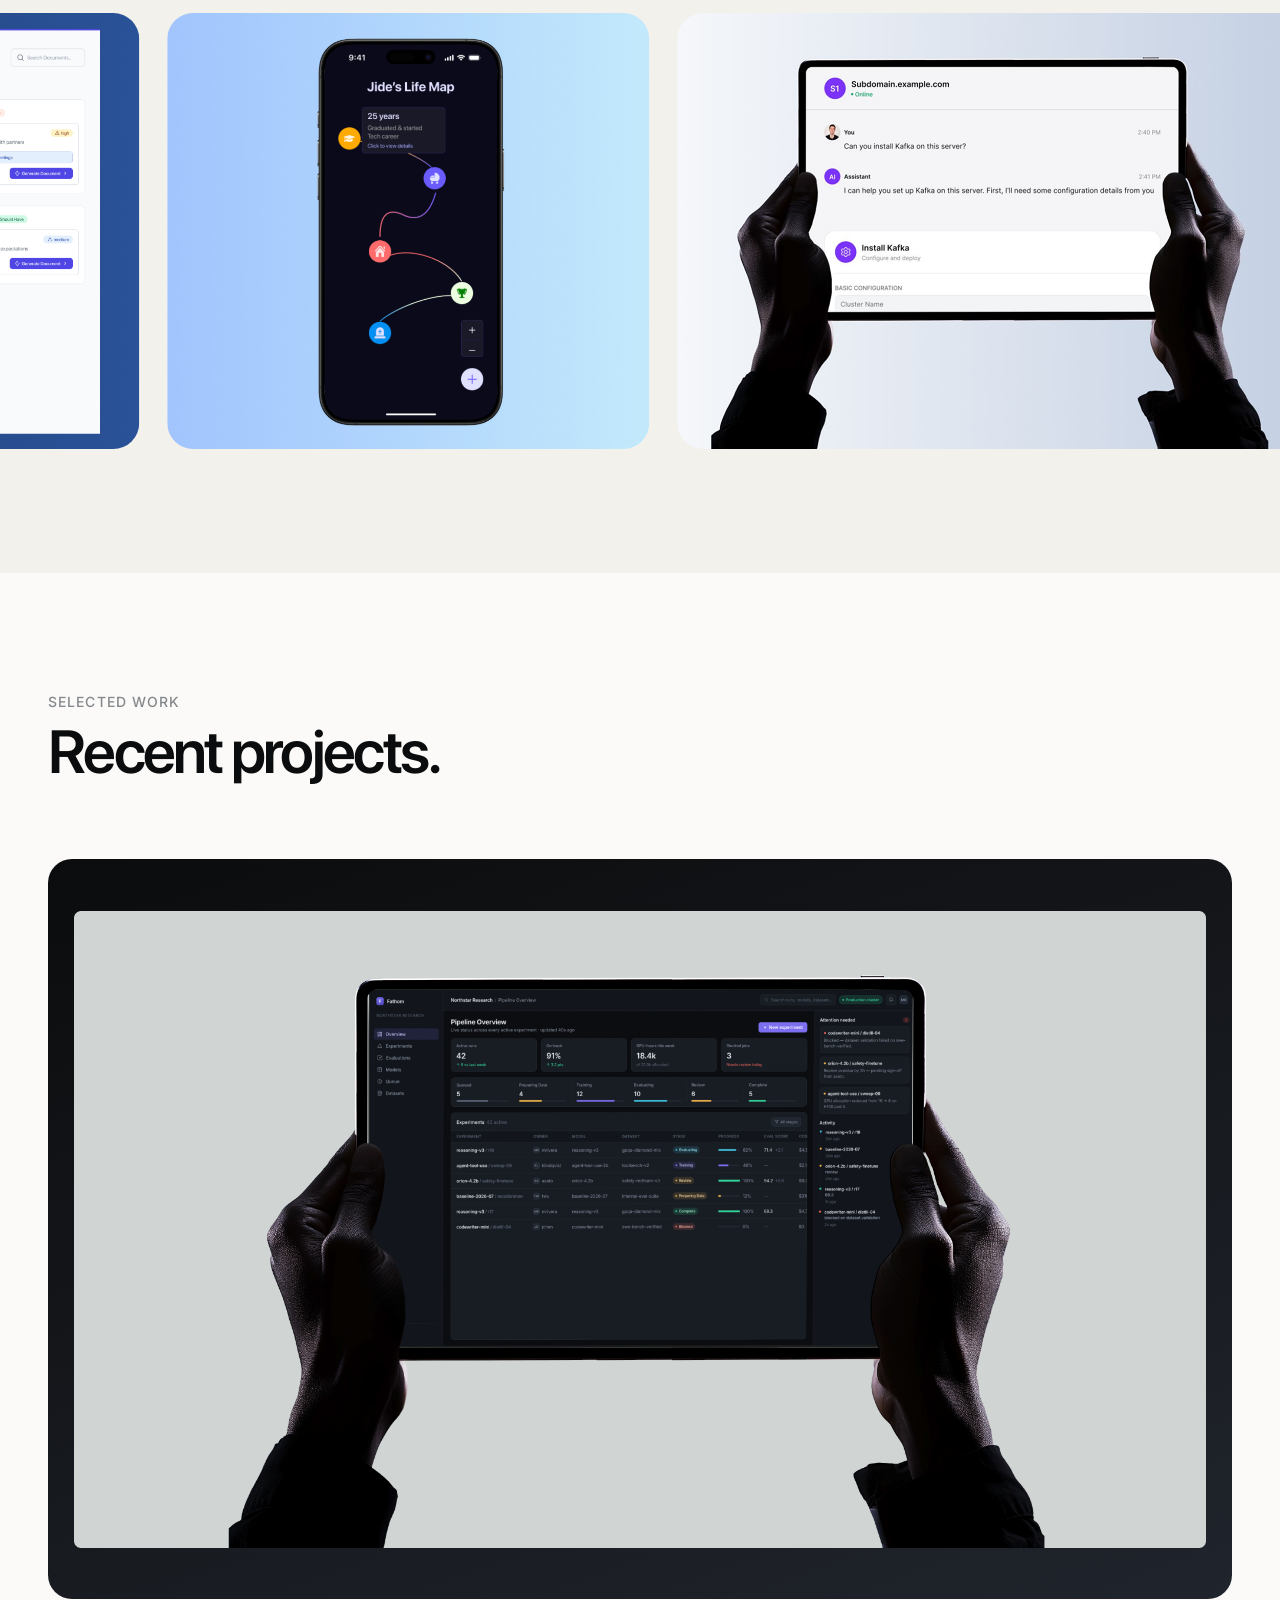
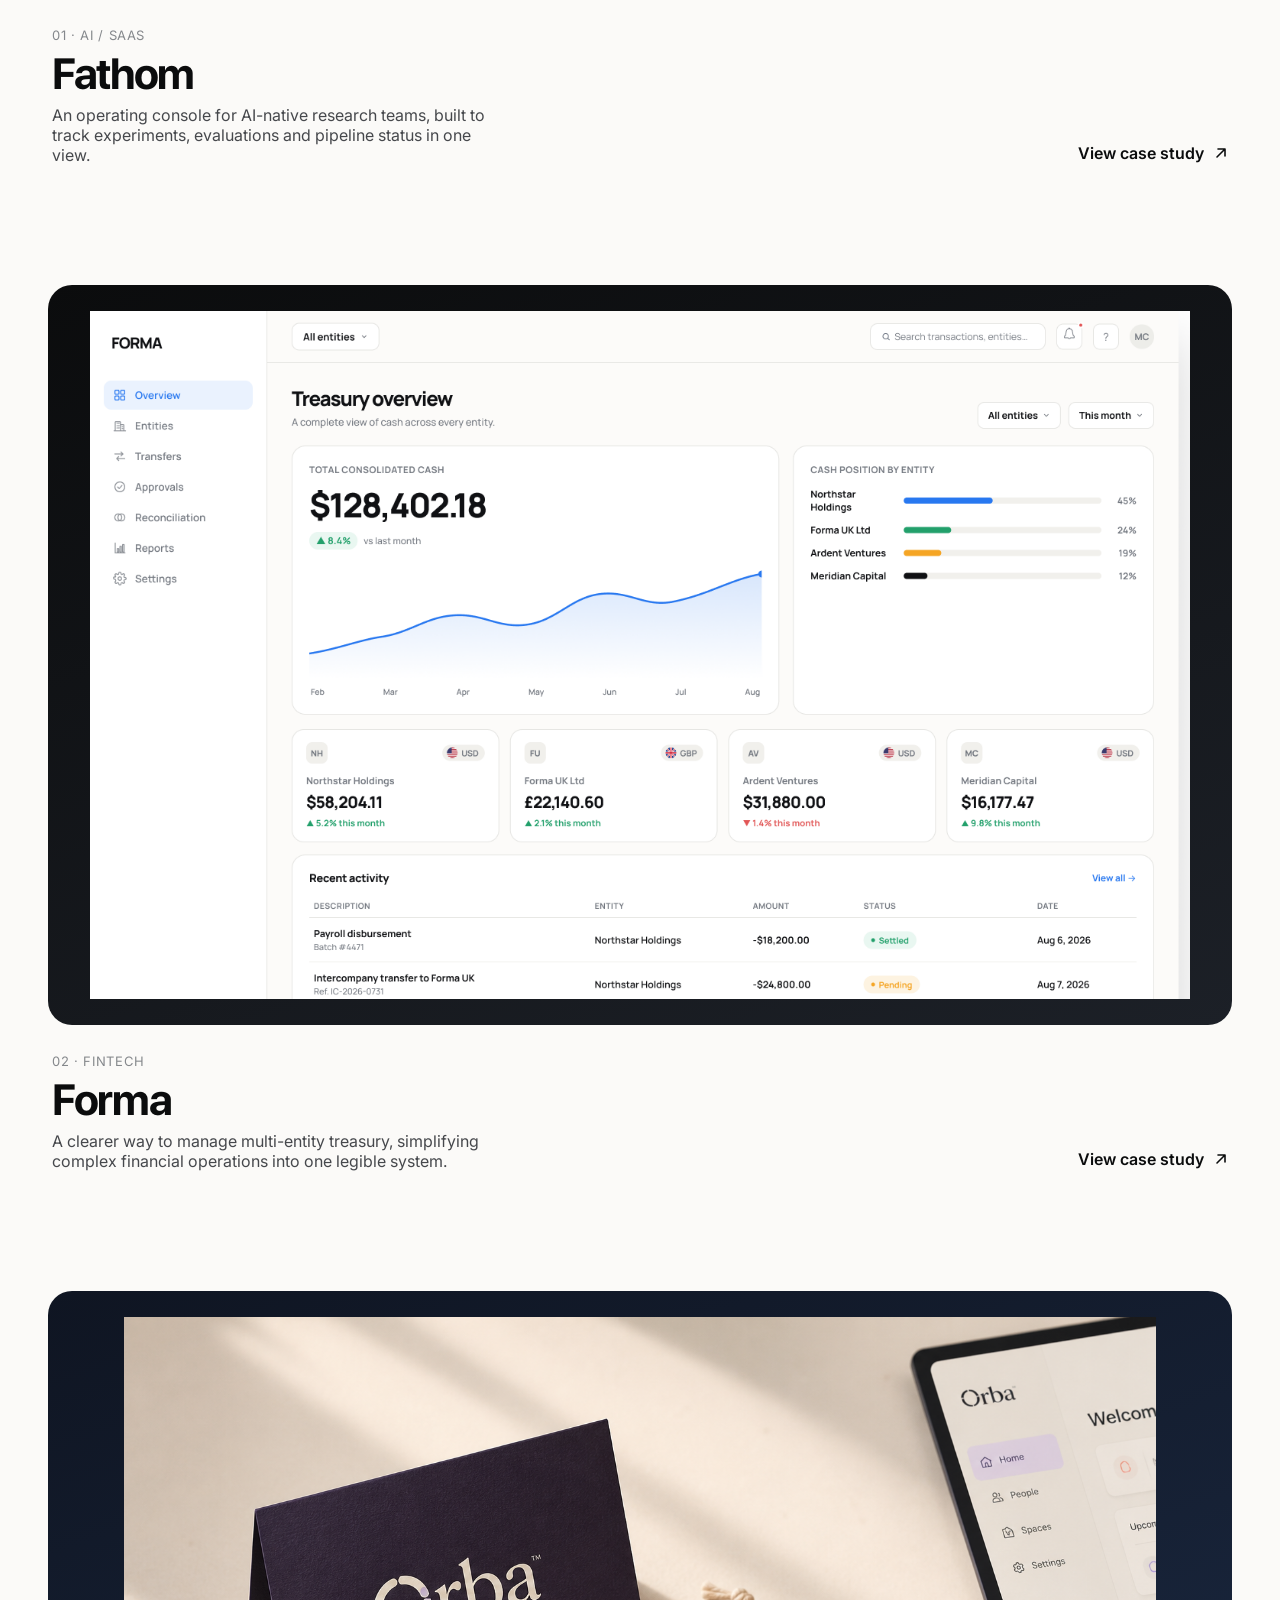
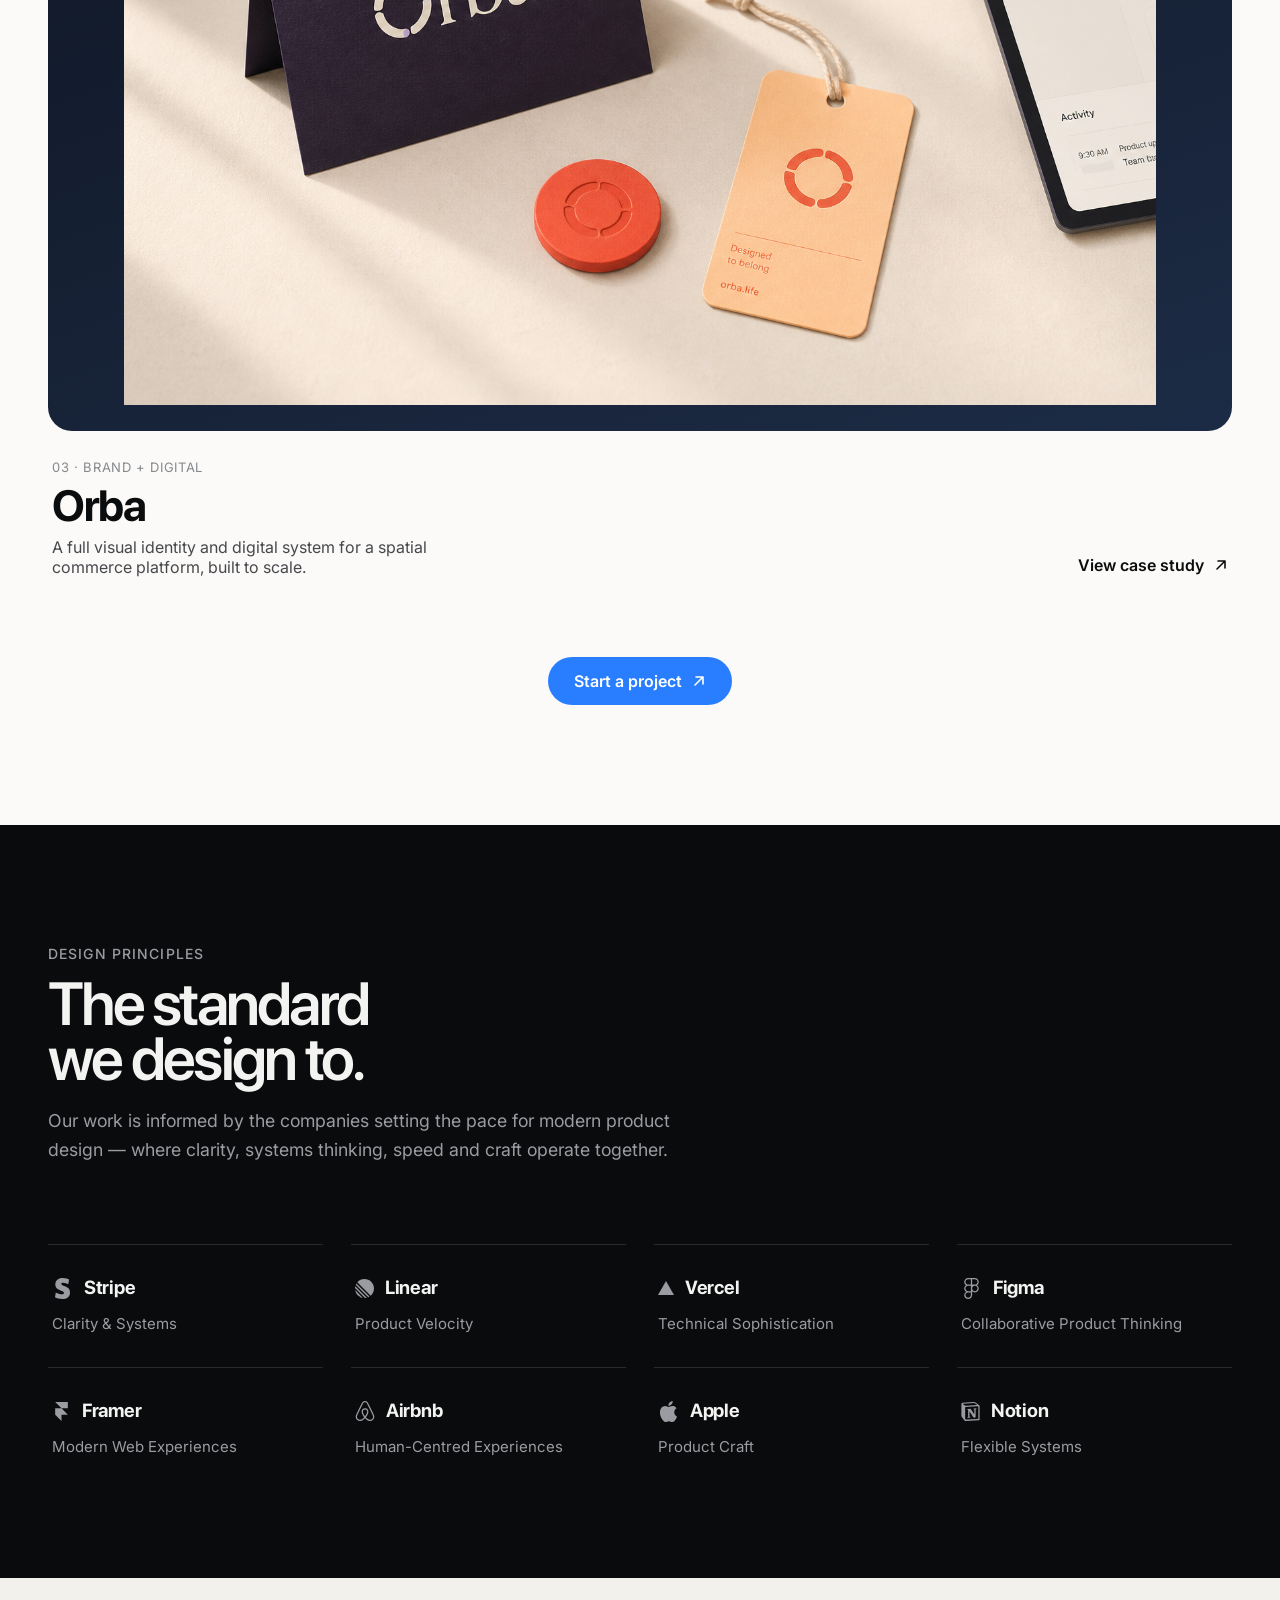
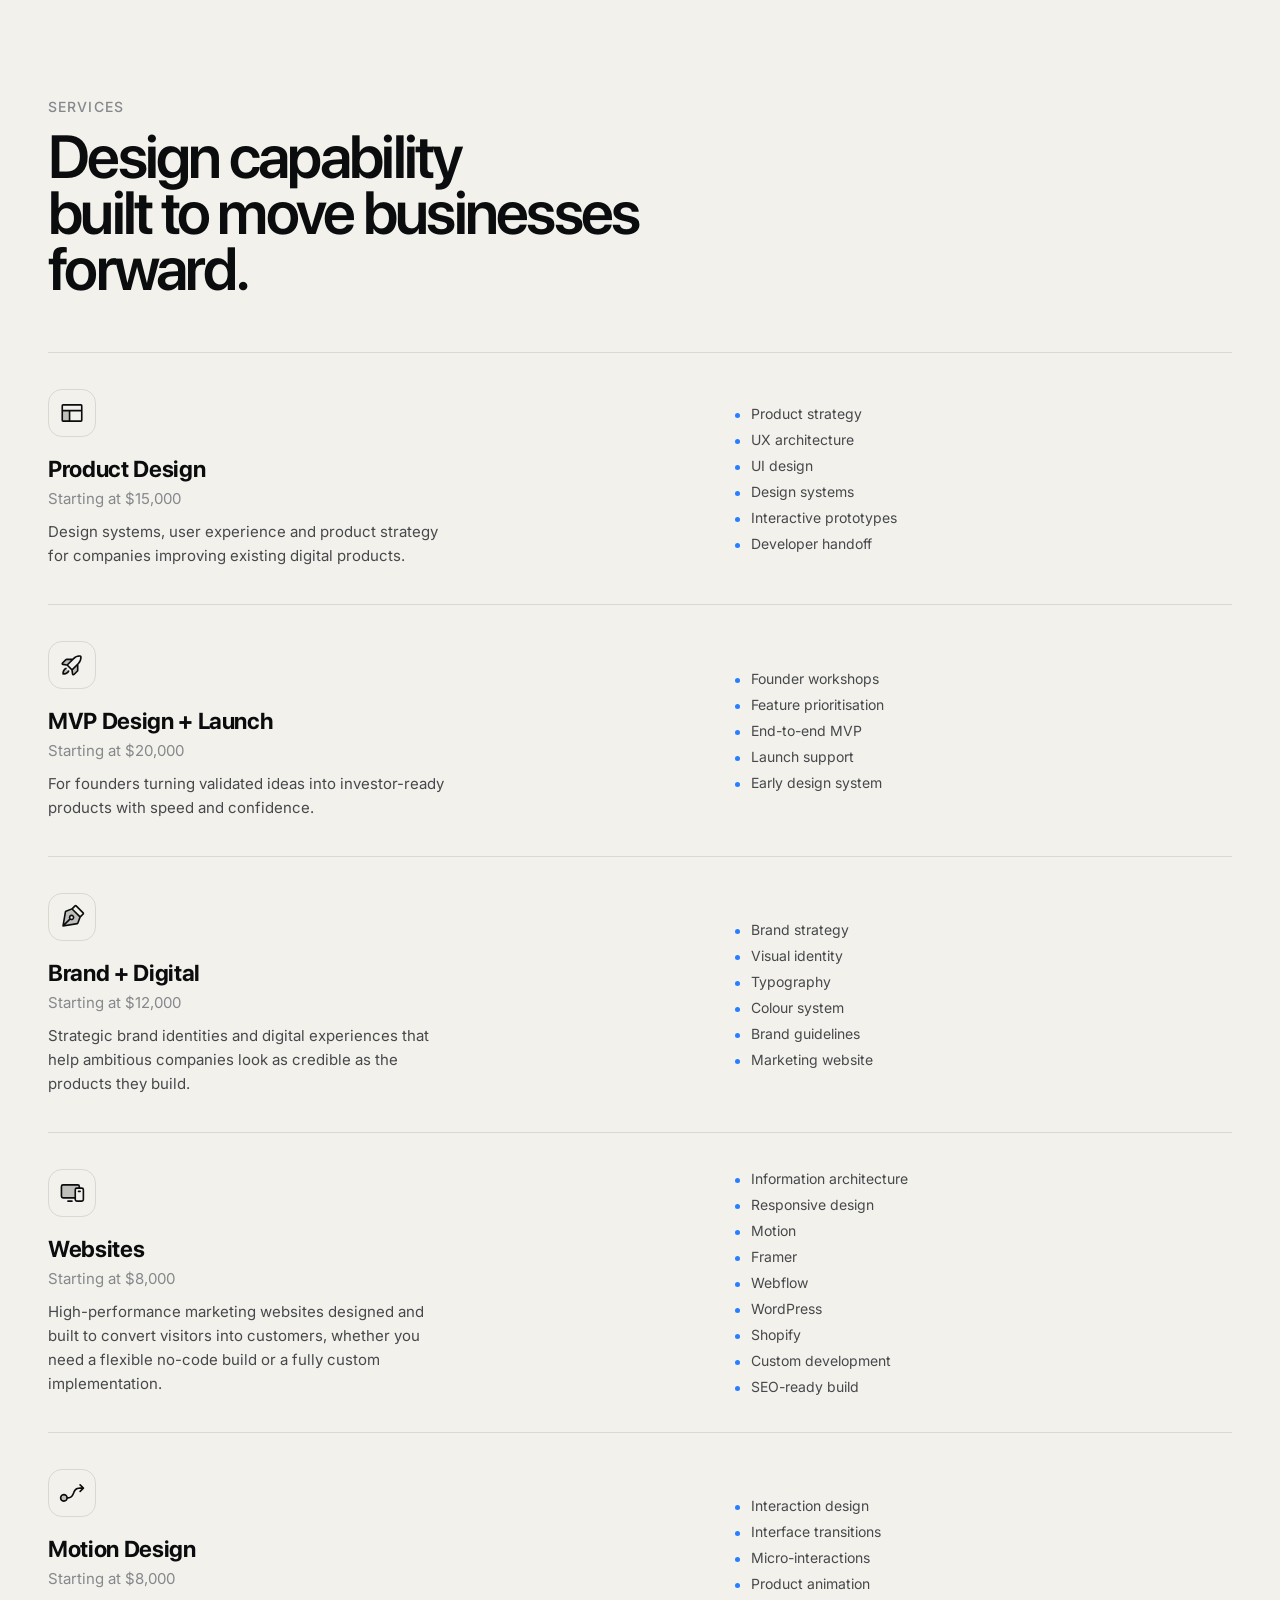
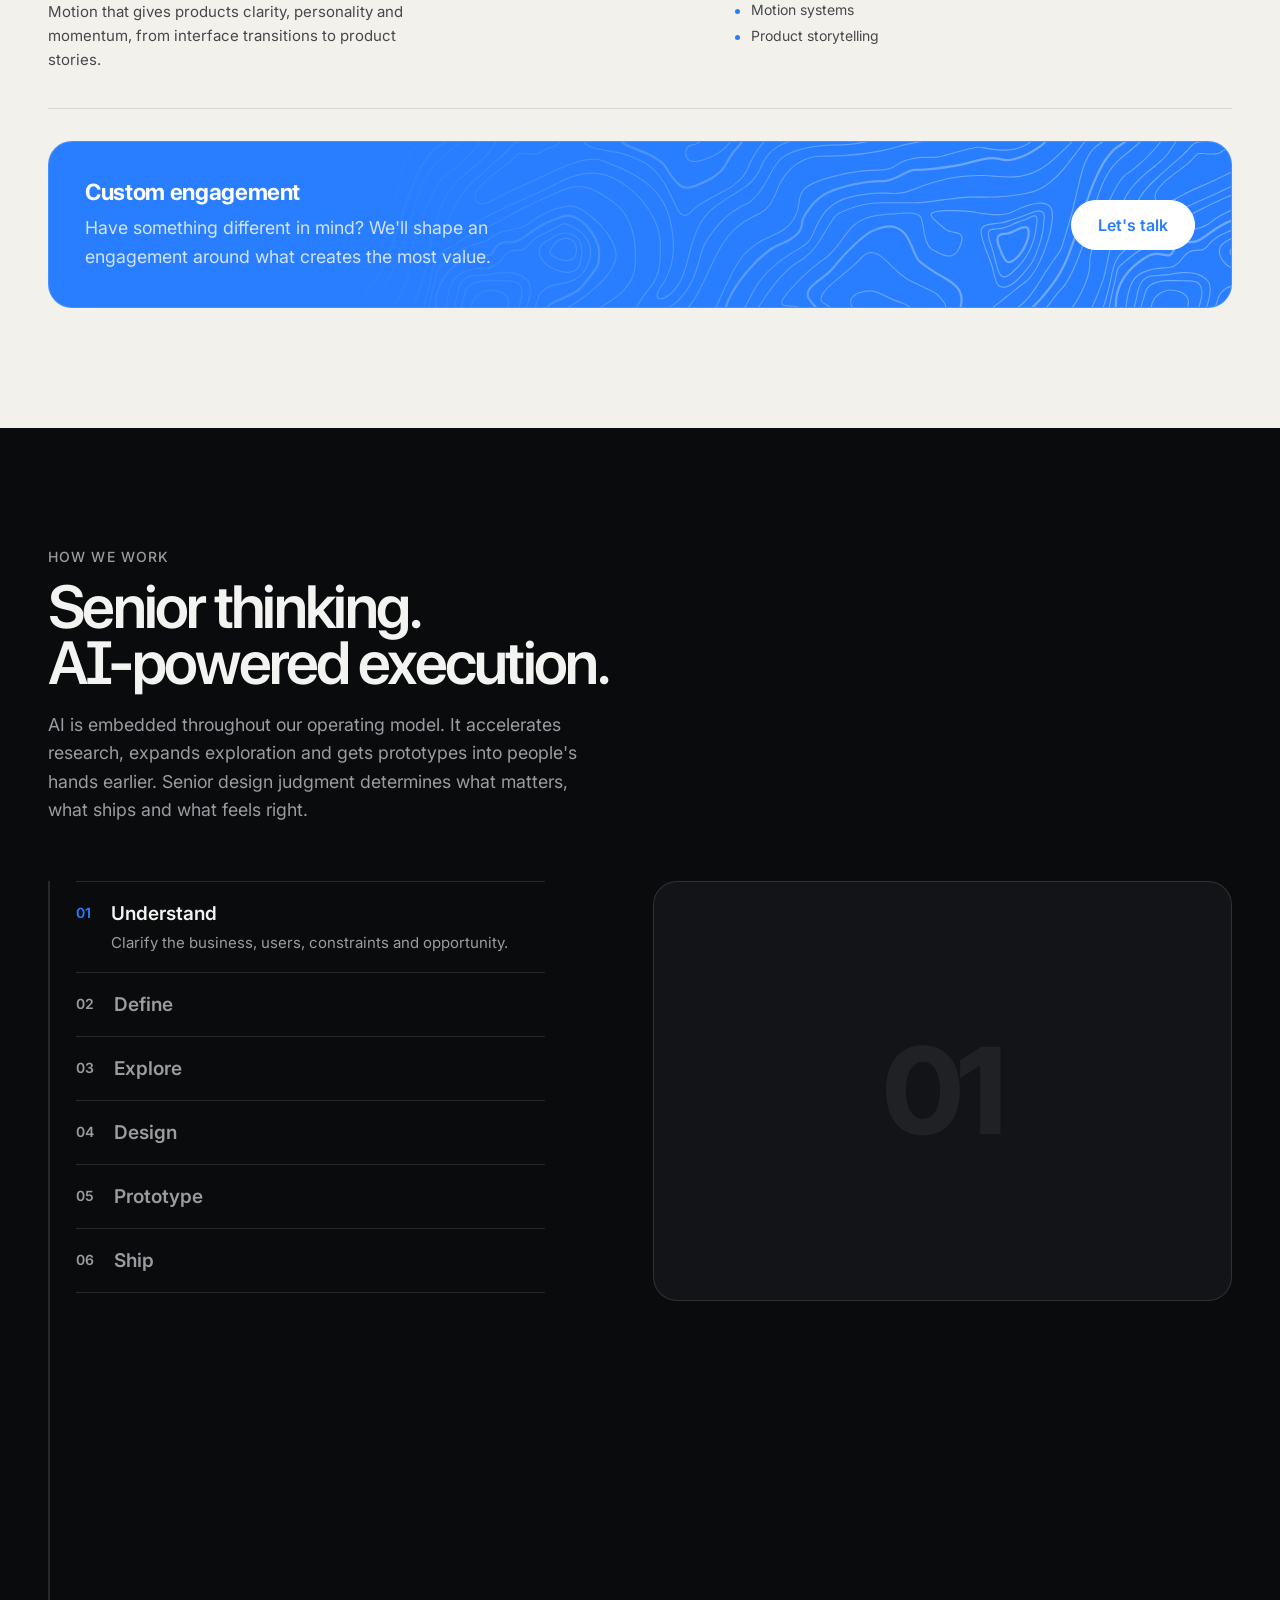
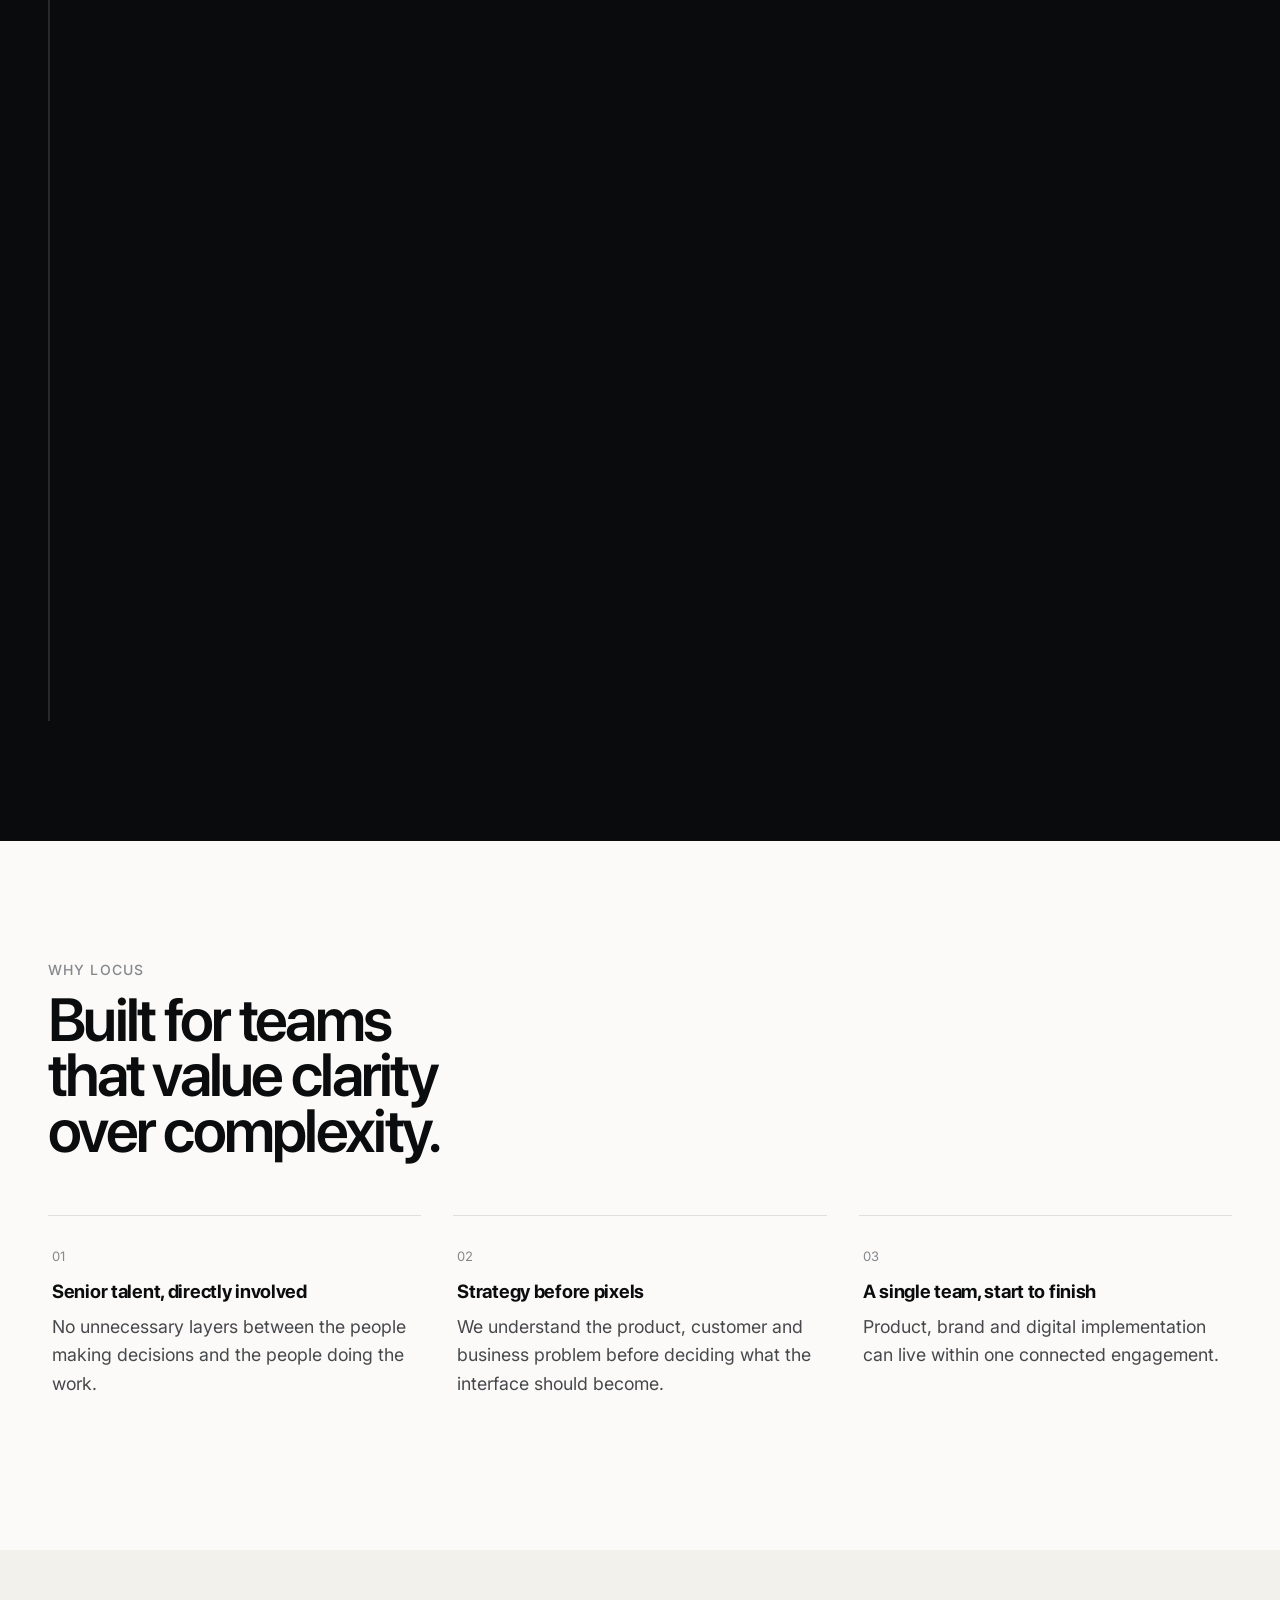
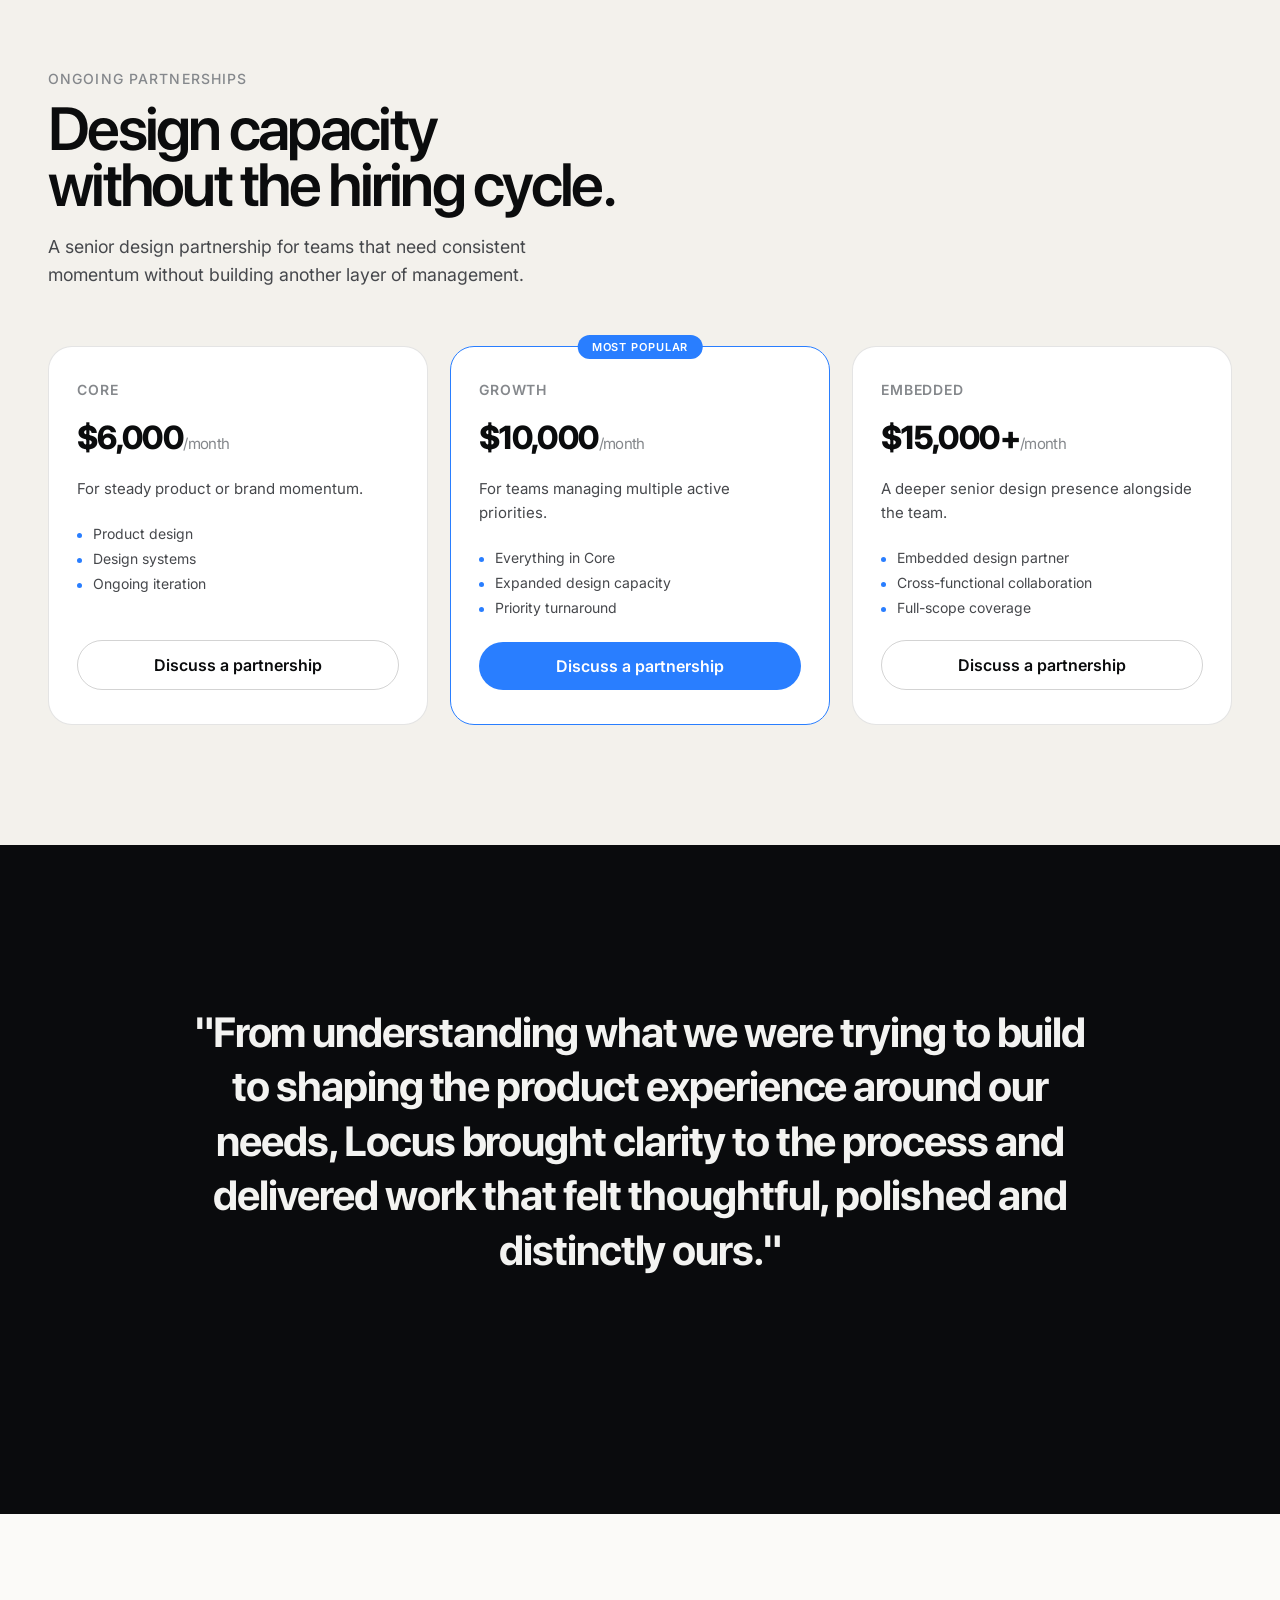
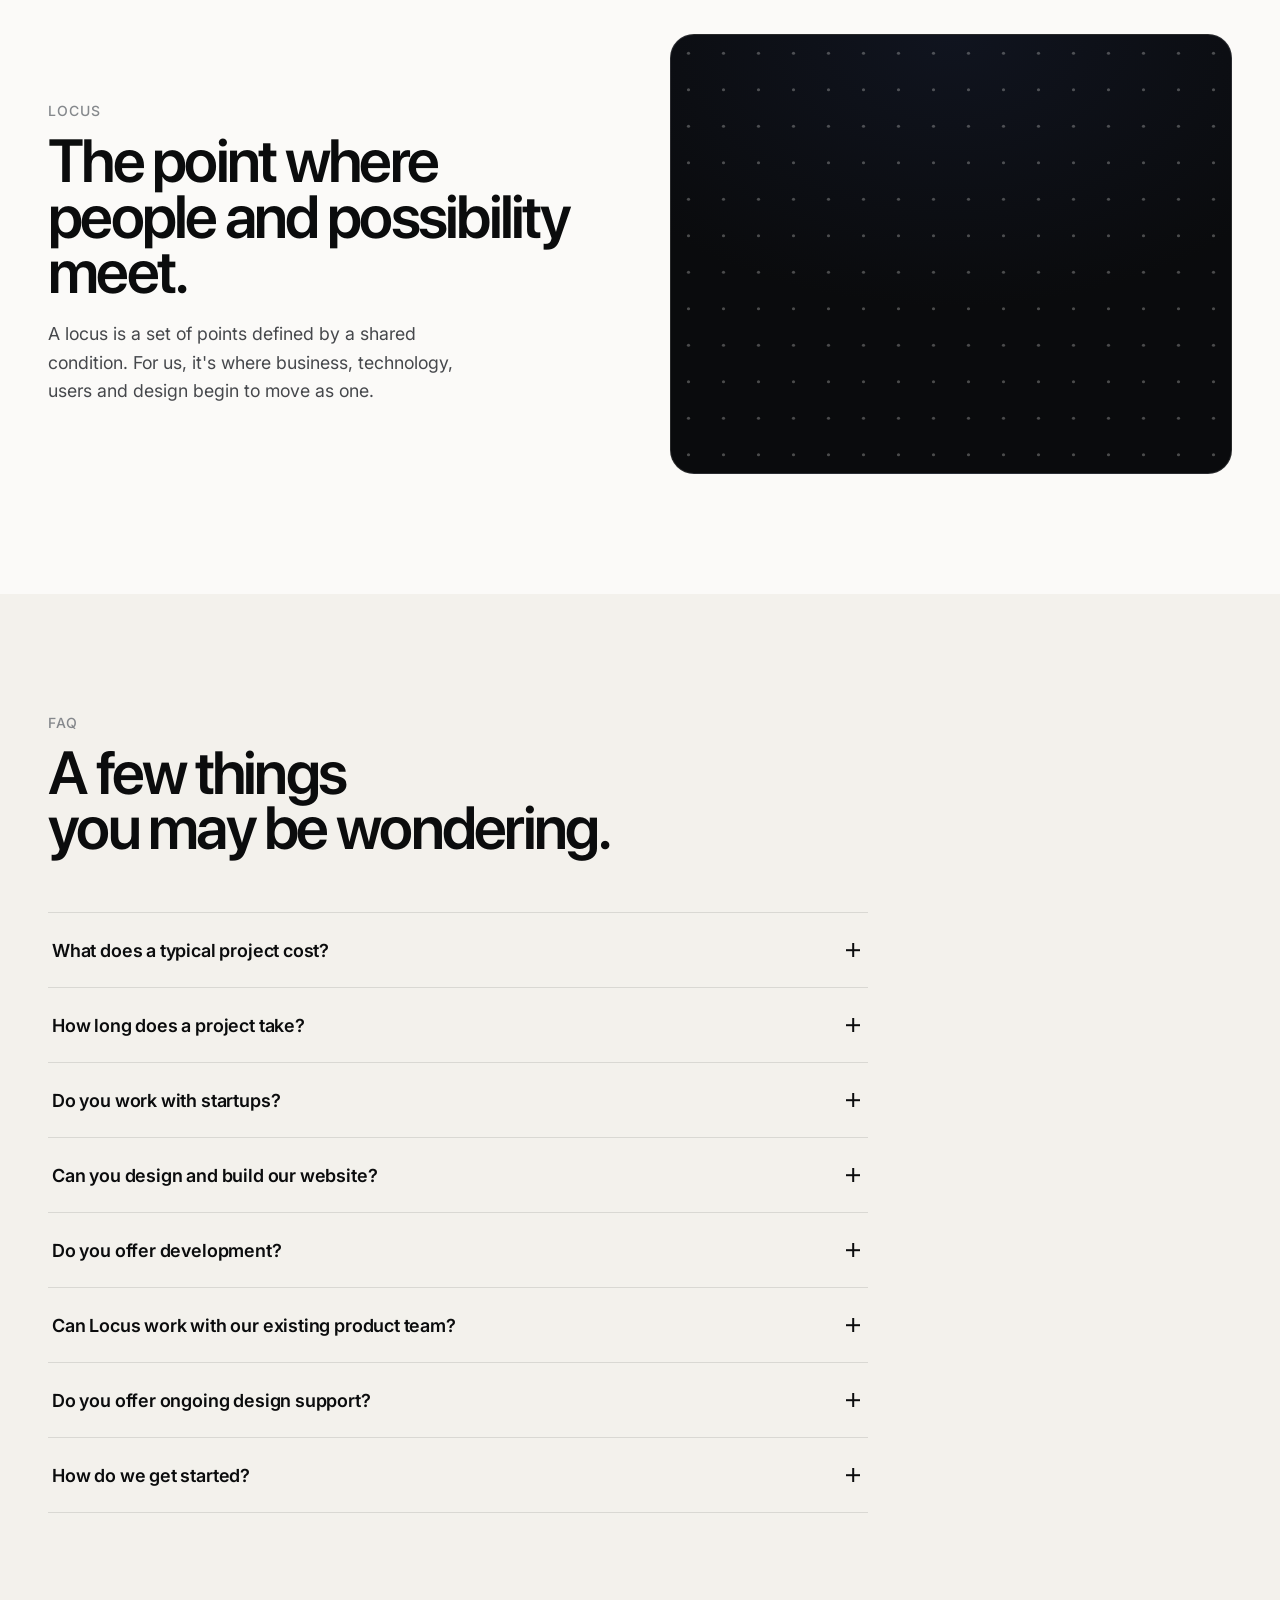
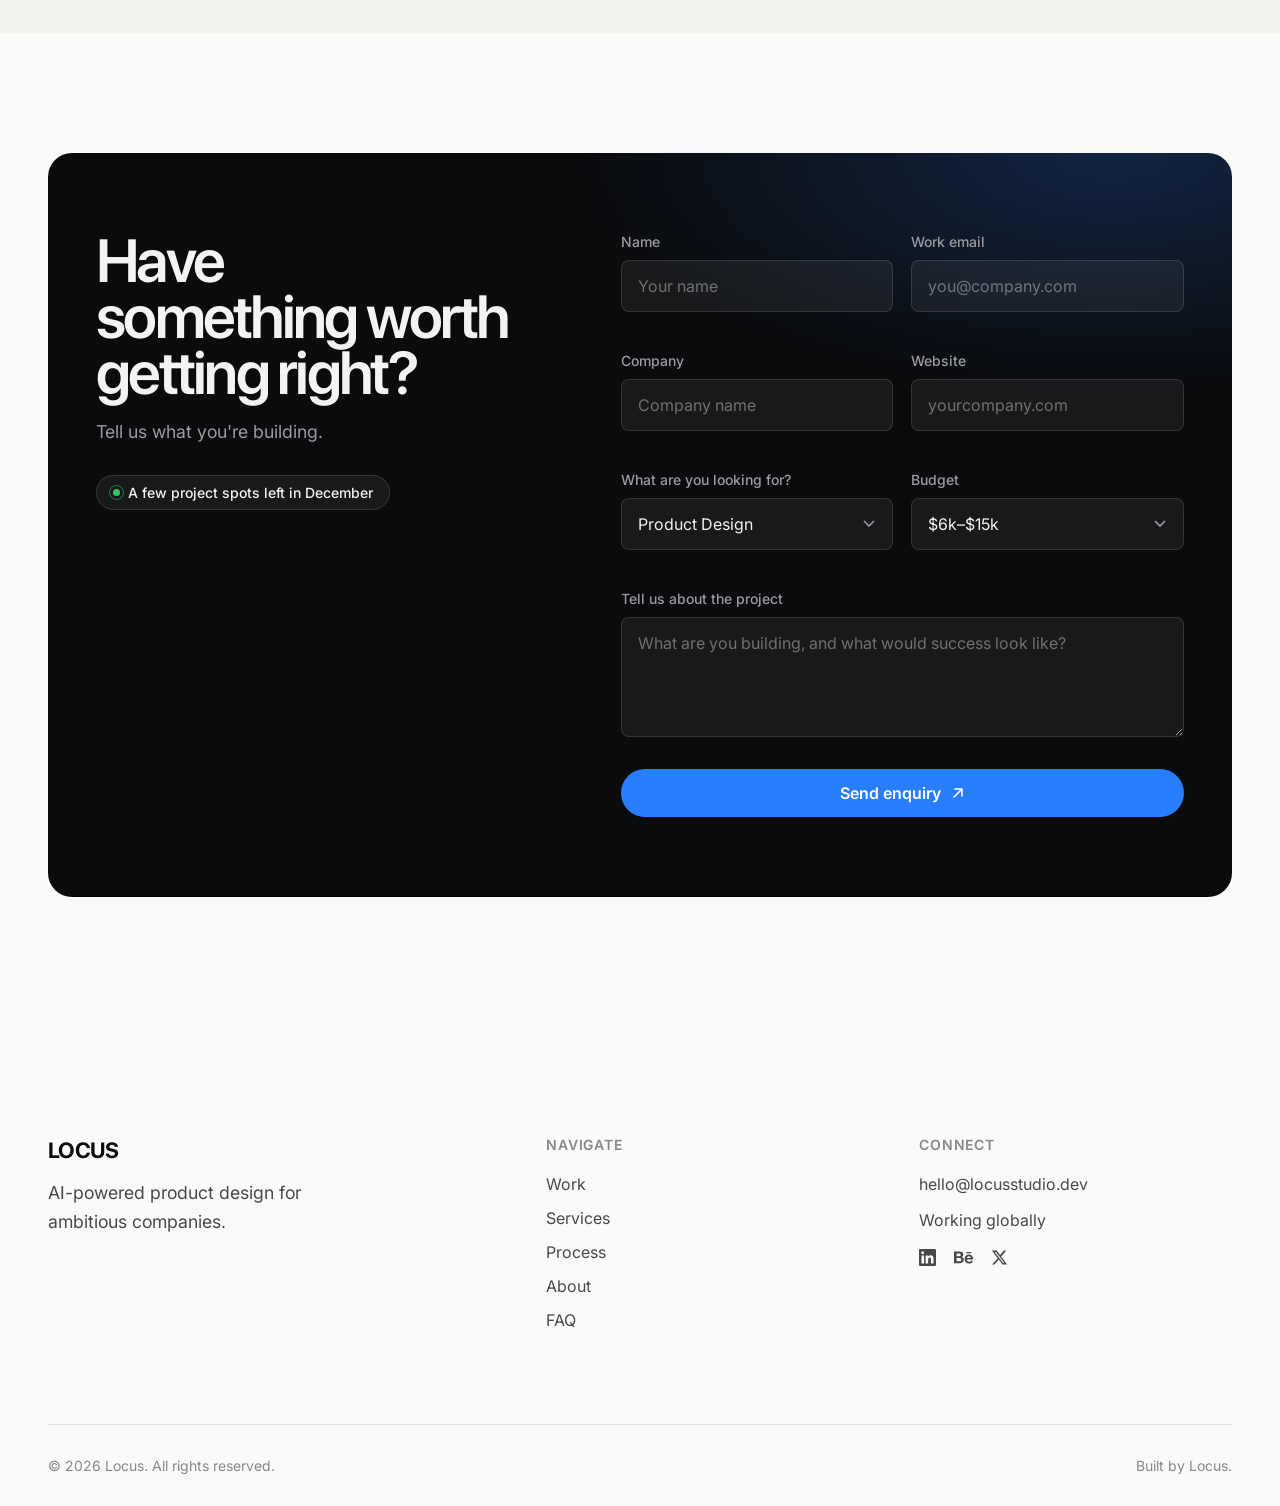
==== commit d90d55cd: "Sync availability pill across case studies The case study pages carried a hardcoded "2 project spots" ====
--- a/index.html
+++ b/index.html
@@ -60,7 +60,7 @@
   <div class="container hero-grid">
     <div class="availability-pill reveal">
       <span class="pulse-dot"></span>
-      <span id="availabilityText">A few project spots left</span>
+      <span id="availabilityText" data-availability-text>A few project spots left</span>
     </div>
     <div class="eyebrow hero-eyebrow reveal">AI-powered product design studio · Working globally</div>
     <h1 class="h1 hero-headline reveal">Where ambitious ideas <br>become exceptional products.</h1>
@@ -599,7 +599,7 @@
           <p style="margin-top:18px;">Tell us what you're building.</p>
           <div class="availability-pill" style="margin-top:28px;background:rgba(255,255,255,0.06);border-color:var(--dark-border);color:var(--dark-text);">
             <span class="pulse-dot"></span>
-            <span id="availabilityTextDark">A few project spots left</span>
+            <span id="availabilityTextDark" data-availability-text>A few project spots left</span>
           </div>
         </div>
 
--- a/assets/css/home.css
+++ b/assets/css/home.css
@@ -370,11 +370,58 @@
 .service-row:hover .service-deliverables span{color:var(--ink);}
 @media (max-width:860px){.service-row{grid-template-columns:1fr;gap:16px;}}
 
+/* Custom engagement — the one blue surface in the services section.
+
+   Pattern: "Topography" from Hero Patterns (https://heropatterns.com) by
+   Steve Schoger, licensed CC BY 4.0. The artwork lives at
+   assets/images/patterns/topography.svg — geometry unmodified, recoloured
+   white so it can sit on the blue; see that file's header for attribution.
+   Chosen over wiggle / current / glamorous / lines-in-motion / connections /
+   rails, which are all small-tile motifs that read as texture or as circuit
+   diagram at this size. Contour lines are large, organic and layered, and a
+   contour map is on the nose for a studio called Locus.
+
+   It is a seamless 600px tile drawn at 680px, so the card shows a wide
+   horizontal slice of one continuous contour field with no visible seam and
+   the forms running off all four edges.
+
+   The mask is what makes it a composition rather than wallpaper: the copy
+   sits in the cleared corner and the field gathers toward the CTA side. The
+   100deg angle keeps that fade off-axis so the result is asymmetric. */
 .custom-engagement{
-  margin-top:32px;padding:36px;border-radius:var(--radius-lg);border:1px solid var(--border-strong);
-  display:flex;justify-content:space-between;align-items:center;gap:24px;flex-wrap:wrap;background:#fff;
-}
-.custom-engagement p{max-width:420px;}
+  position:relative;isolation:isolate;overflow:hidden;
+  margin-top:32px;padding:36px;border-radius:var(--radius-lg);border:1px solid rgba(255,255,255,0.14);
+  display:flex;justify-content:space-between;align-items:center;gap:24px;flex-wrap:wrap;
+  background:var(--accent);color:#fff;
+}
+.custom-engagement::before{
+  content:"";position:absolute;inset:0;z-index:-1;pointer-events:none;
+  background-image:url('../images/patterns/topography.svg');
+  background-repeat:repeat;
+  background-position:62% 34%;
+  background-size:680px 680px;
+  opacity:.32;
+  -webkit-mask-image:linear-gradient(100deg, transparent 0%, transparent 26%, rgba(0,0,0,0.55) 52%, #000 78%);
+  mask-image:linear-gradient(100deg, transparent 0%, transparent 26%, rgba(0,0,0,0.55) 52%, #000 78%);
+}
+.custom-engagement .service-name{color:#fff;}
+.custom-engagement p{max-width:420px;color:rgba(255,255,255,0.78);}
+.custom-engagement .btn-secondary{background:#fff;border-color:#fff;color:var(--accent);}
+.custom-engagement .btn-secondary:hover{background:#fff;border-color:#fff;color:var(--accent-dark);transform:translateY(-1px);box-shadow:0 10px 24px -8px rgba(8,26,64,0.38);}
+@media (max-width:760px){
+  .custom-engagement{padding:28px 24px;}
+  /* the copy stacks and fills the card, so the horizontal fade has nowhere
+     to clear. The mask turns vertical instead — contours hold the top and
+     bottom edges and drop out of the band the text runs through — and the
+     tile drops to 460px so those edges still show whole forms. */
+  .custom-engagement::before{
+    background-size:460px 460px;
+    background-position:68% 22%;
+    opacity:.28;
+    -webkit-mask-image:linear-gradient(180deg, #000 0%, rgba(0,0,0,0.3) 24%, transparent 40%, transparent 64%, rgba(0,0,0,0.34) 84%, #000 100%);
+    mask-image:linear-gradient(180deg, #000 0%, rgba(0,0,0,0.3) 24%, transparent 40%, transparent 64%, rgba(0,0,0,0.34) 84%, #000 100%);
+  }
+}
 
 /* ============================================================
    PROCESS (scroll-linked)
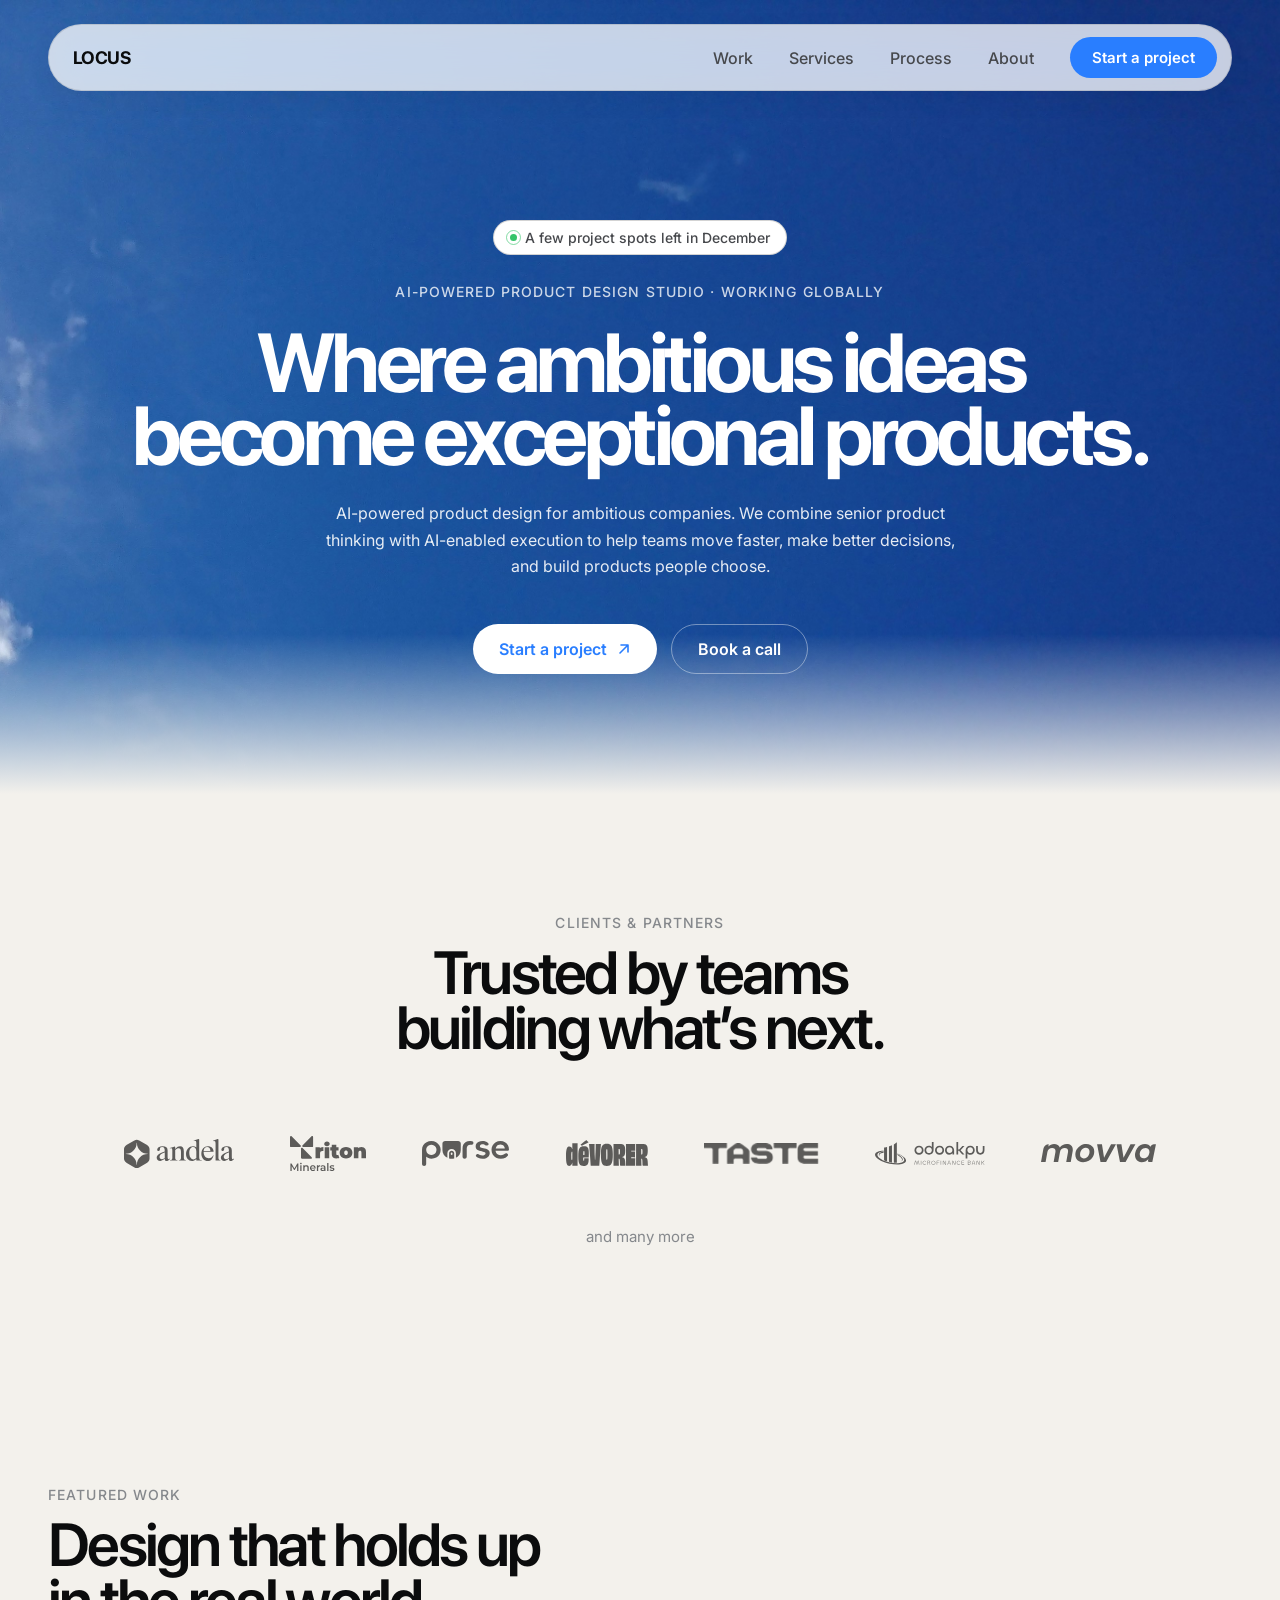
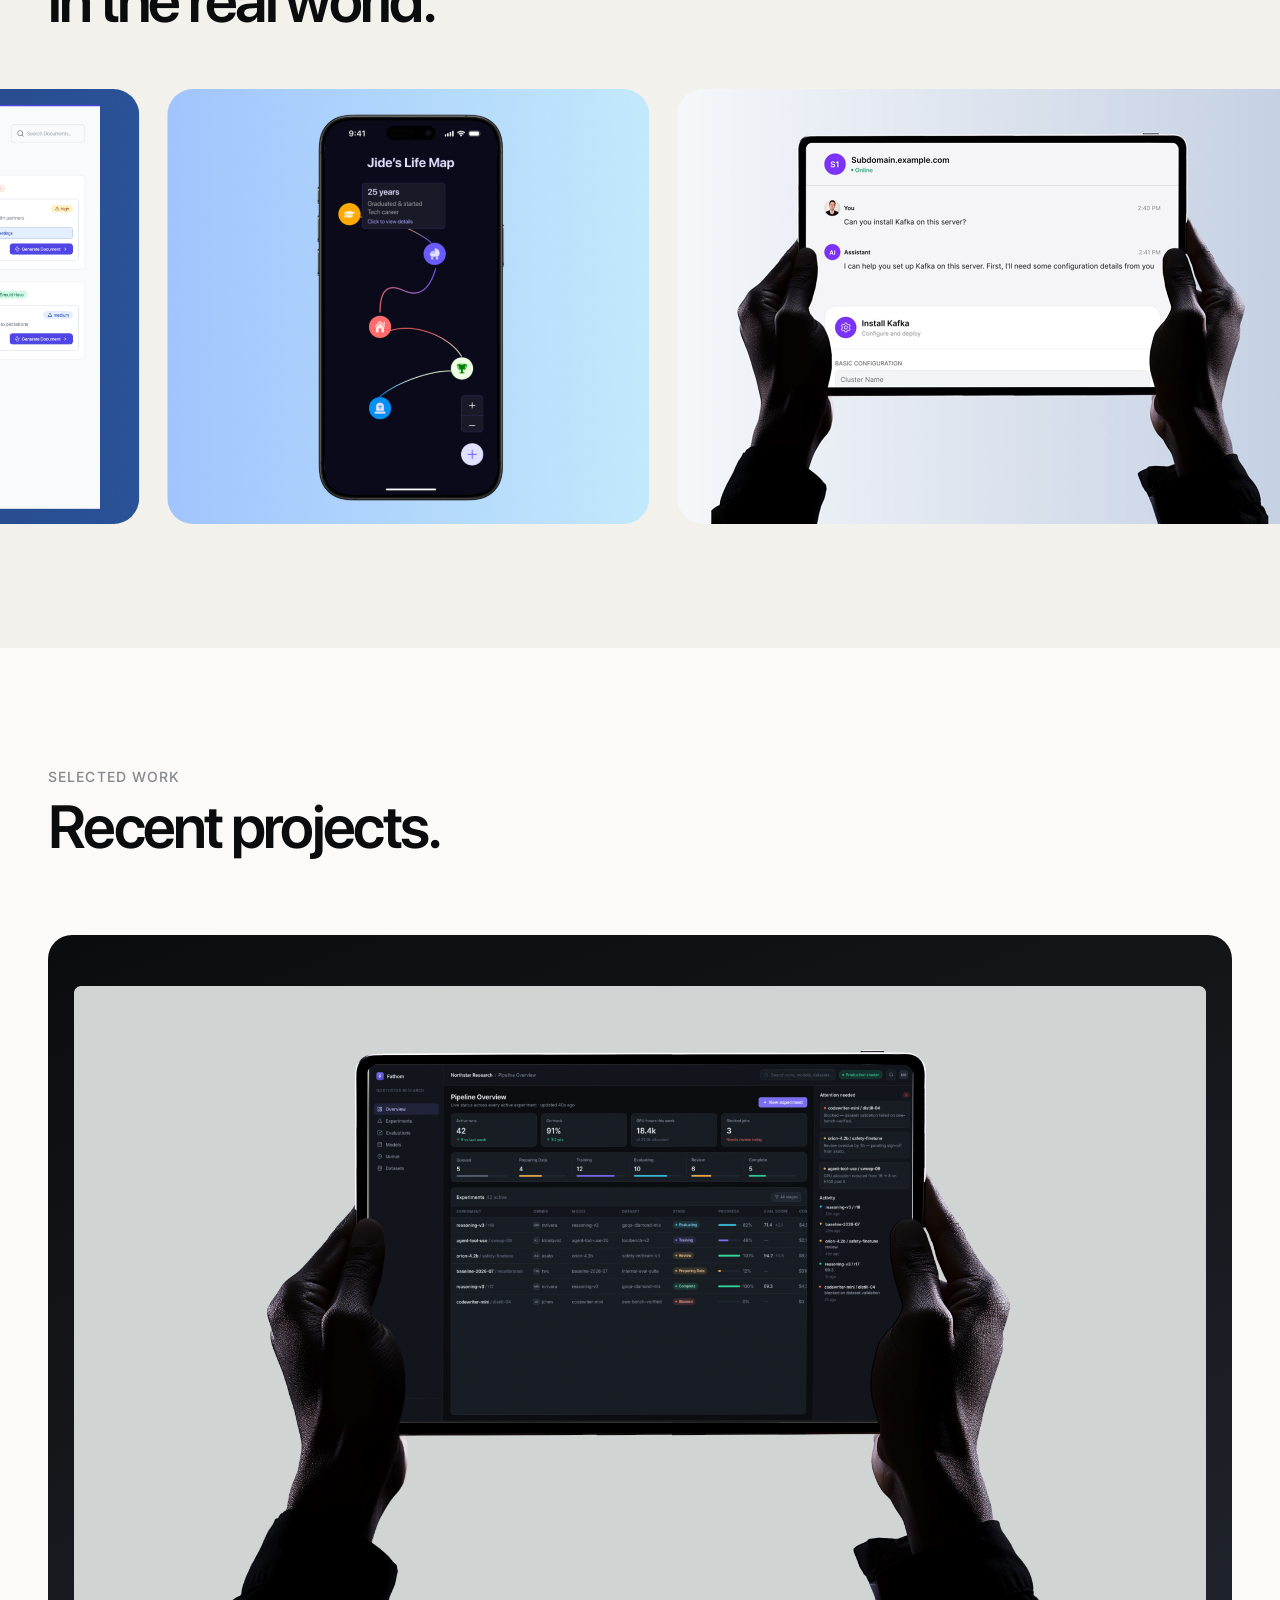
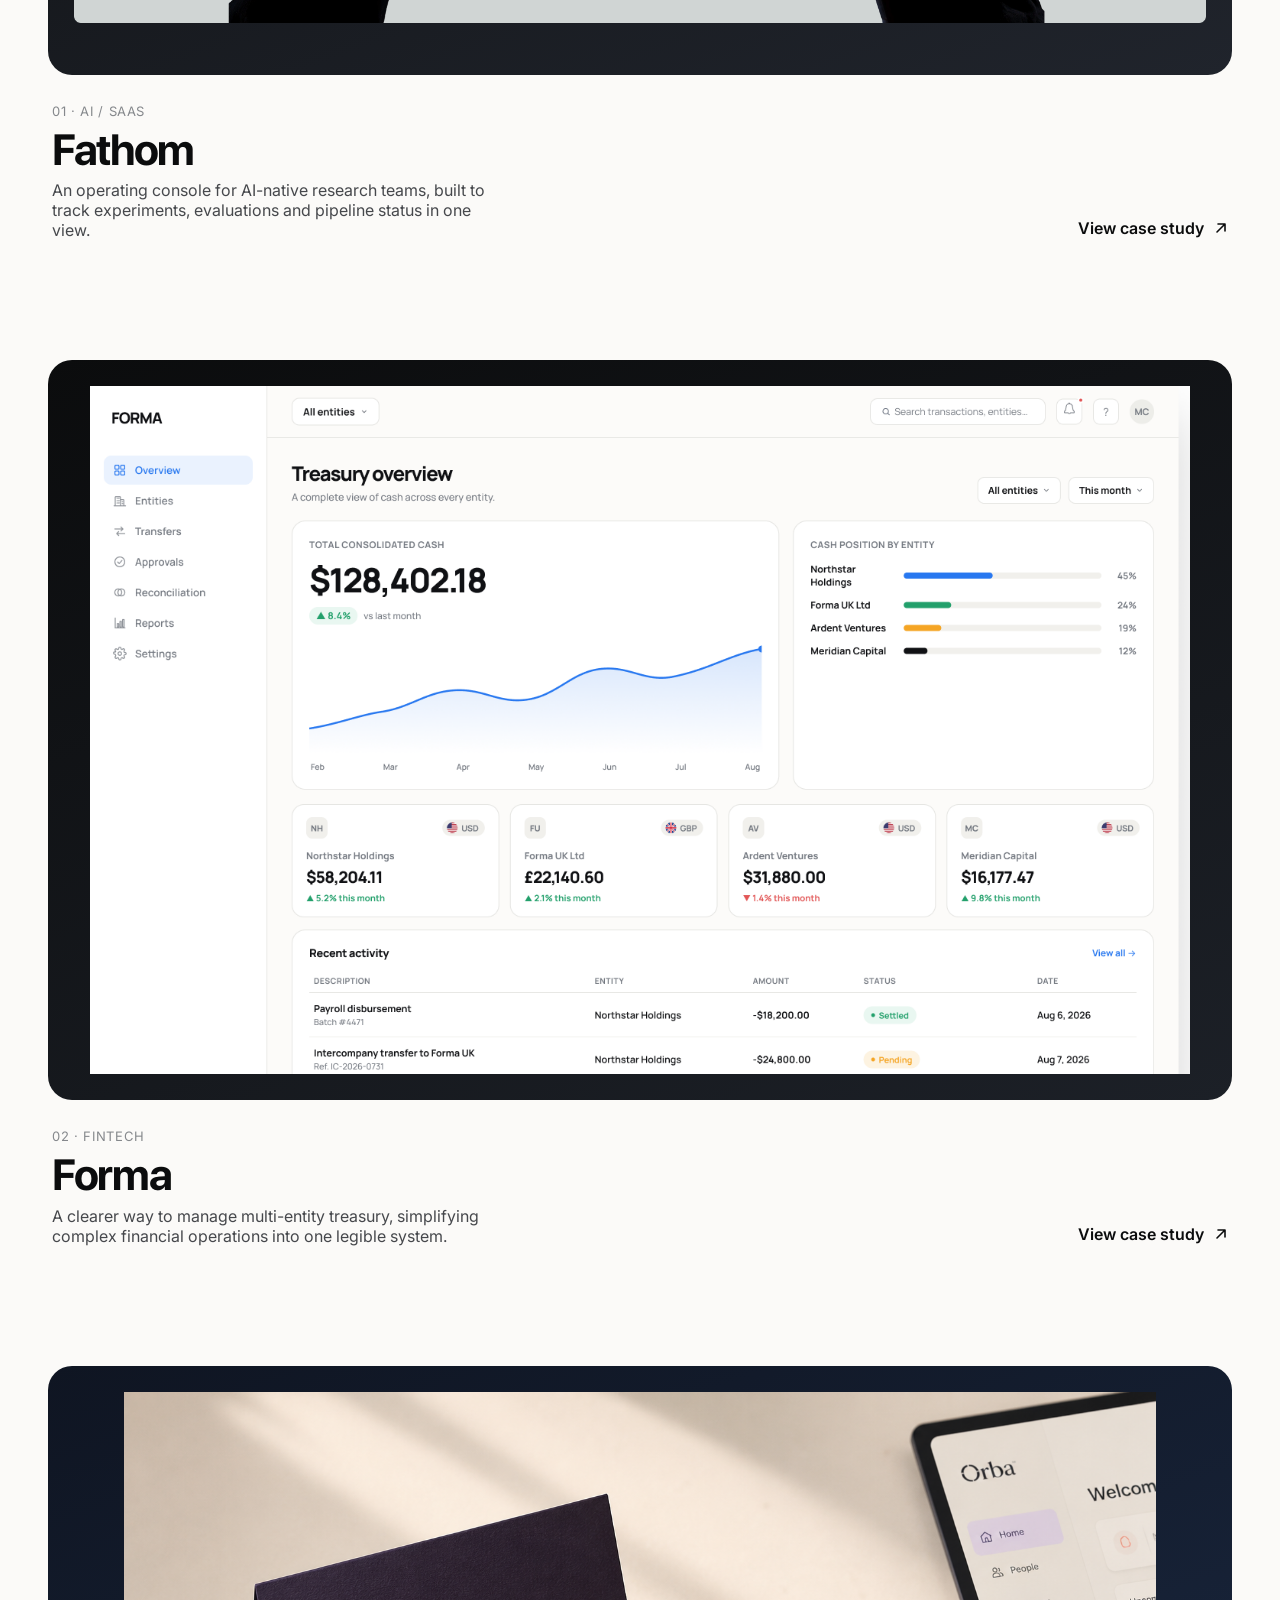
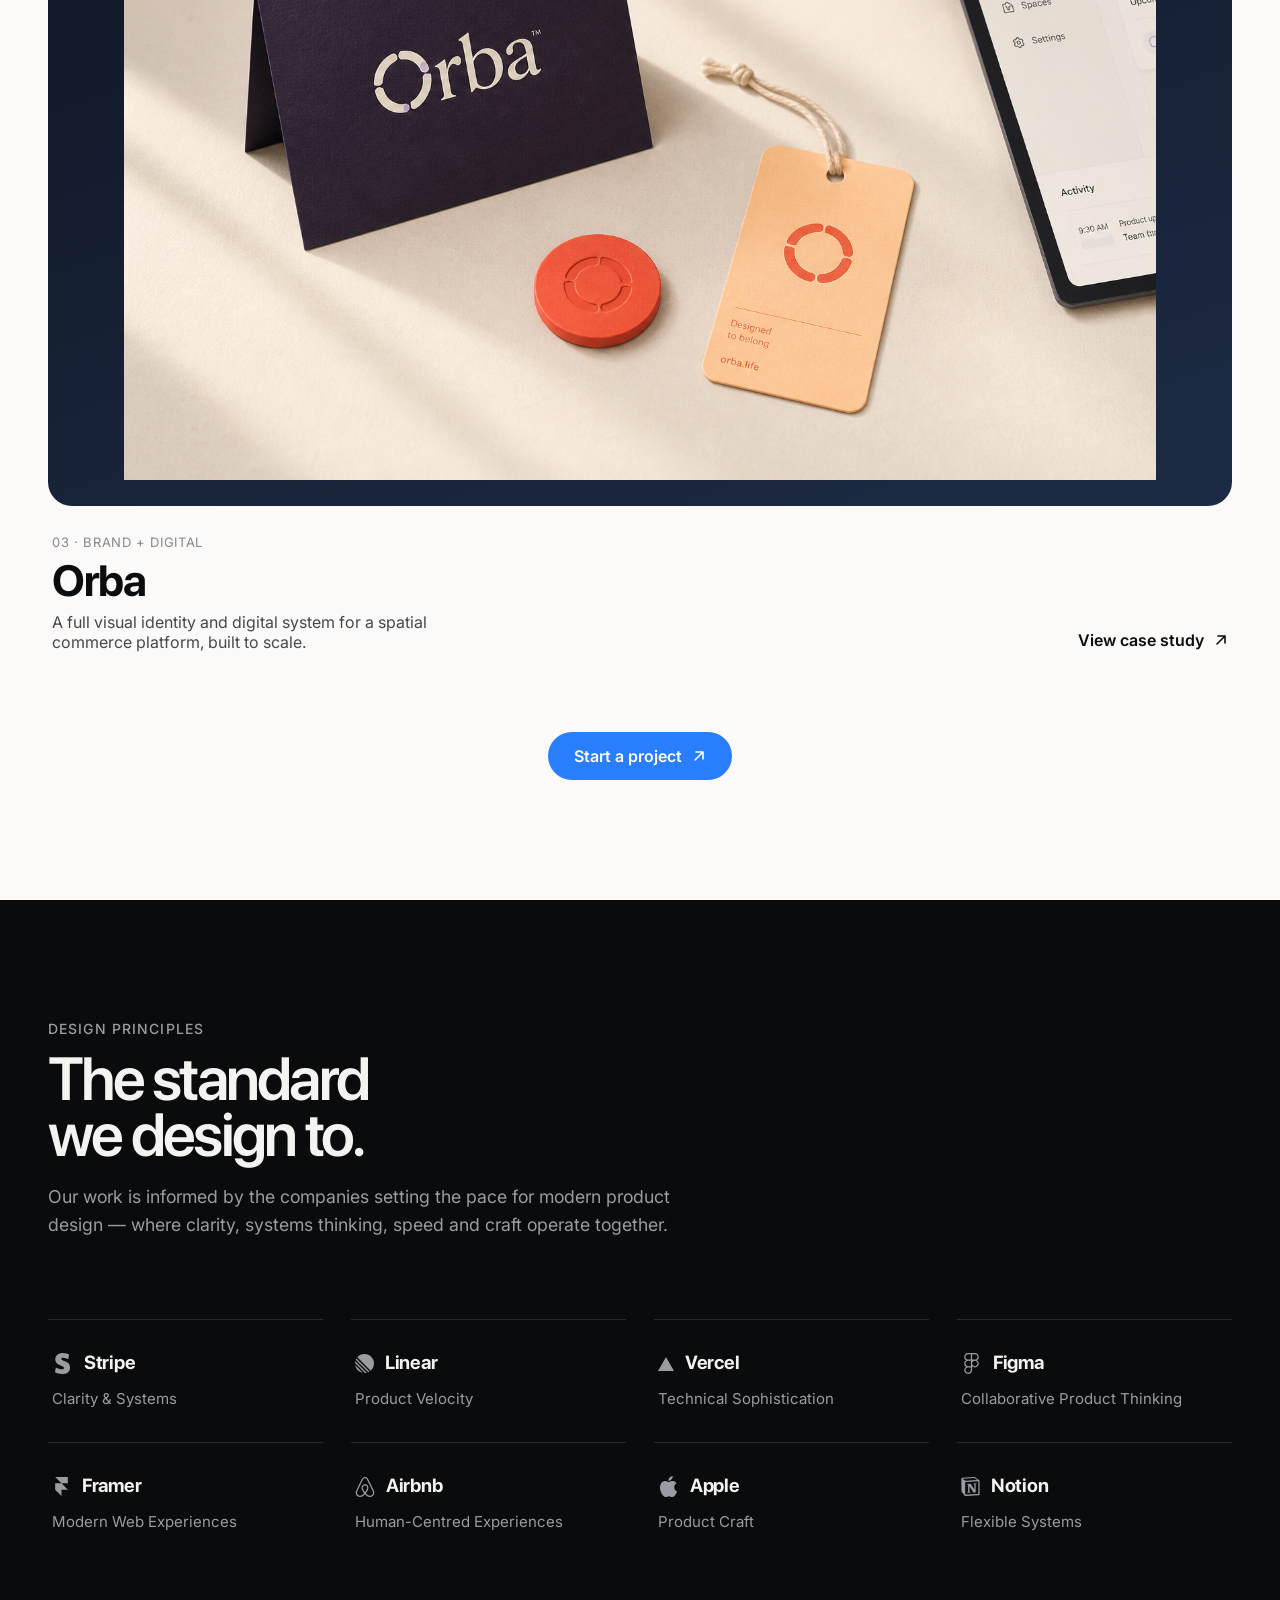
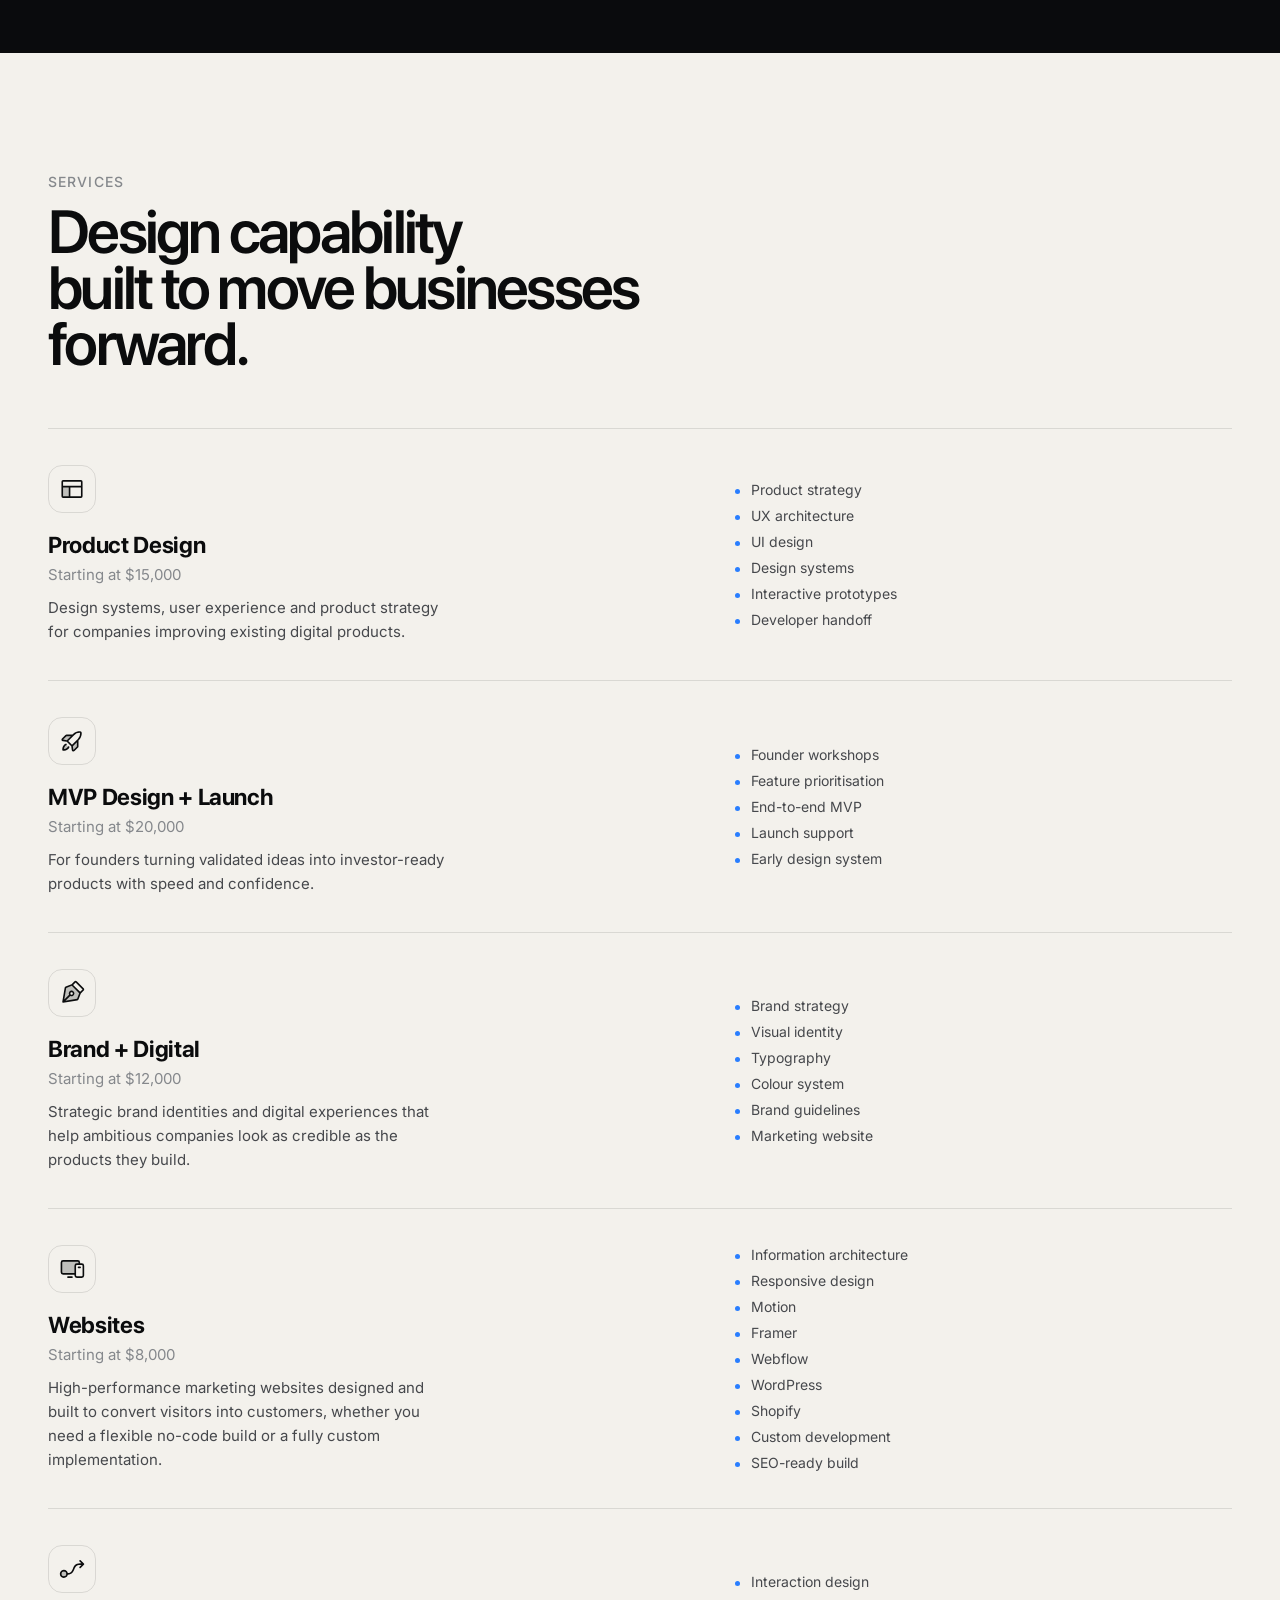
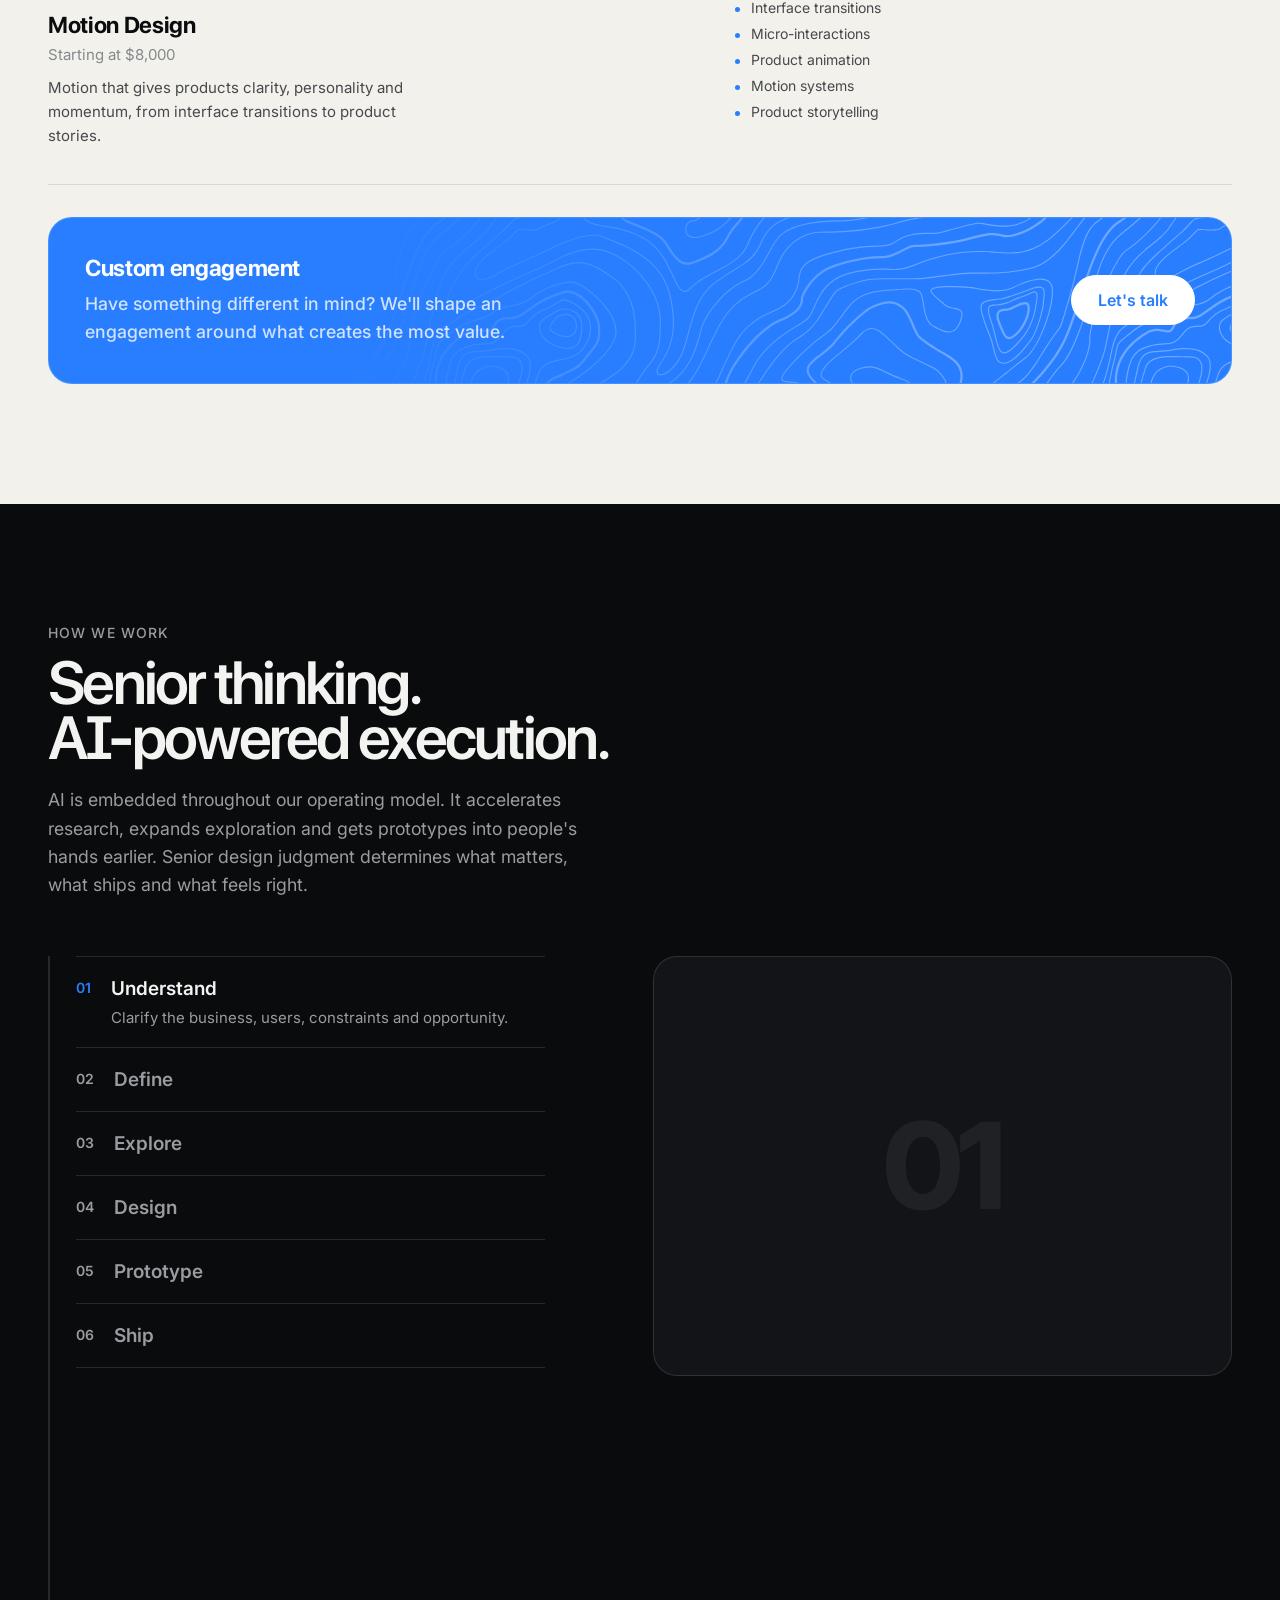
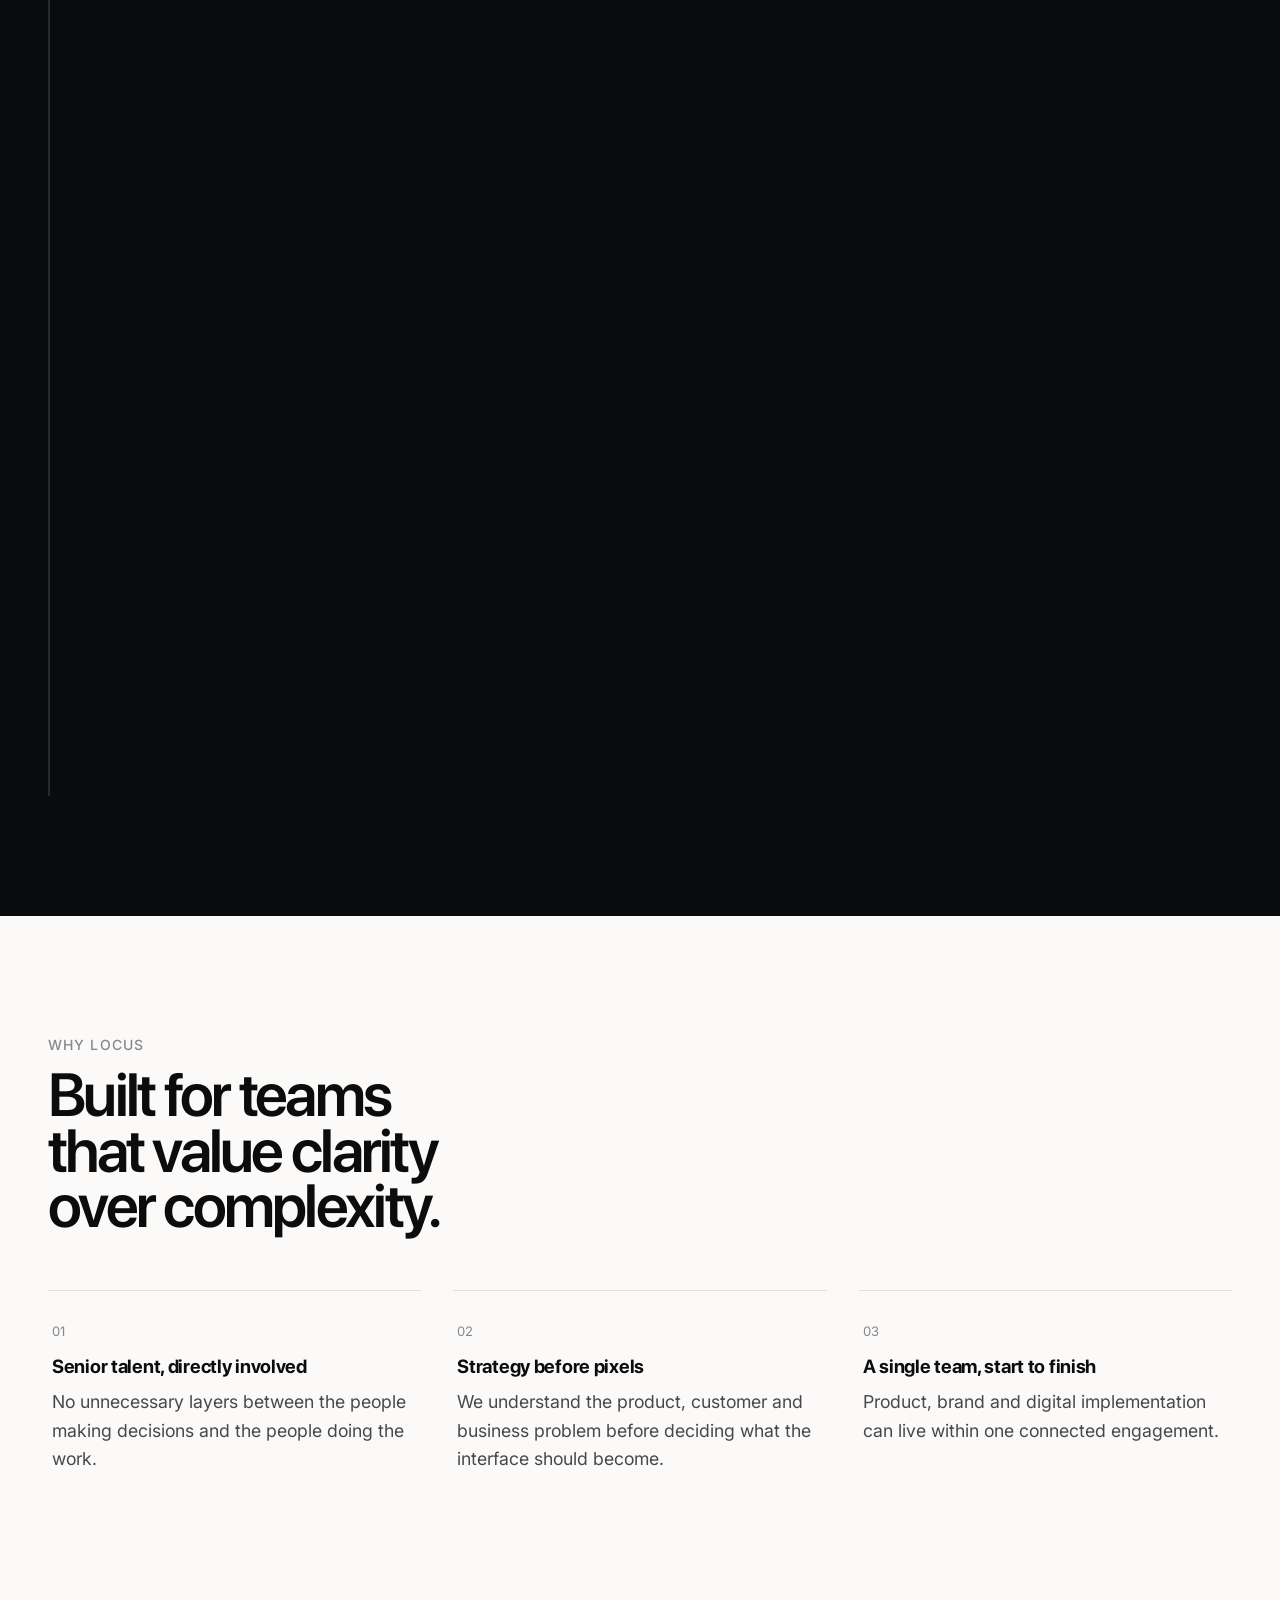
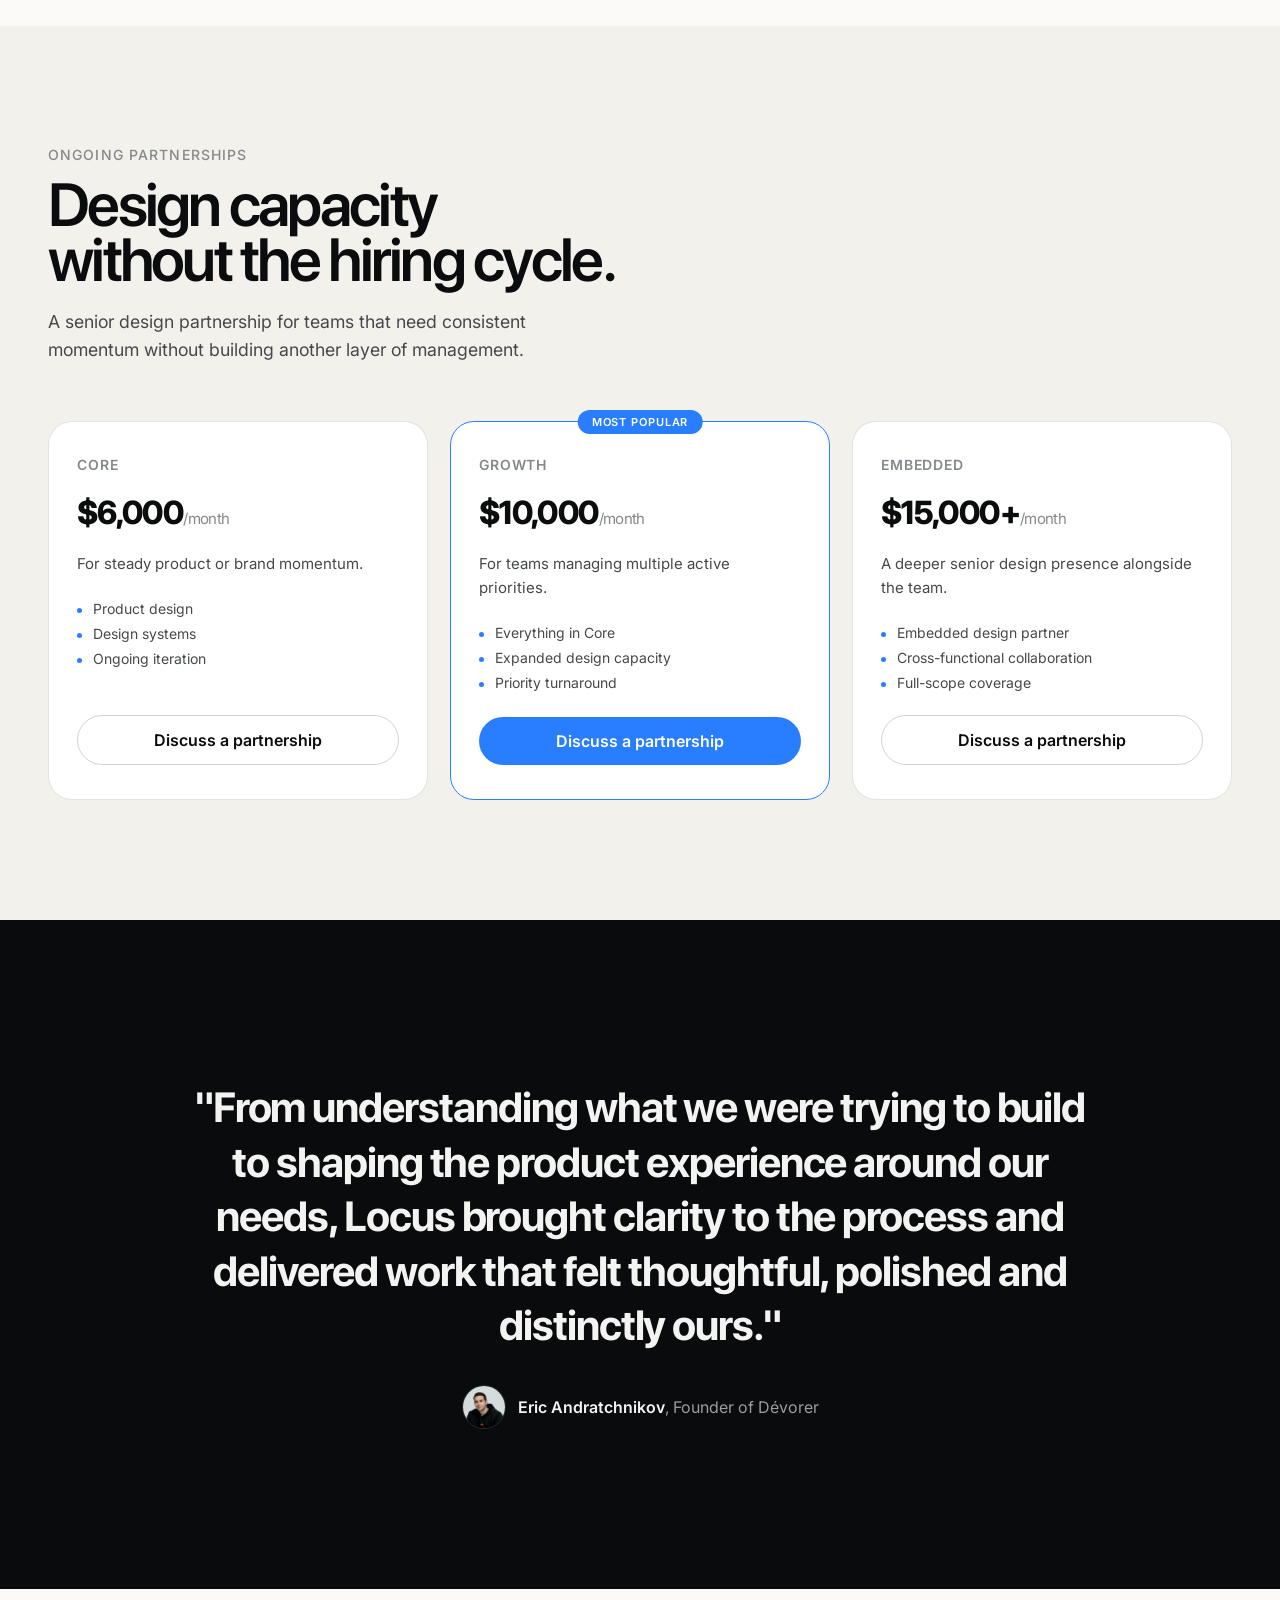
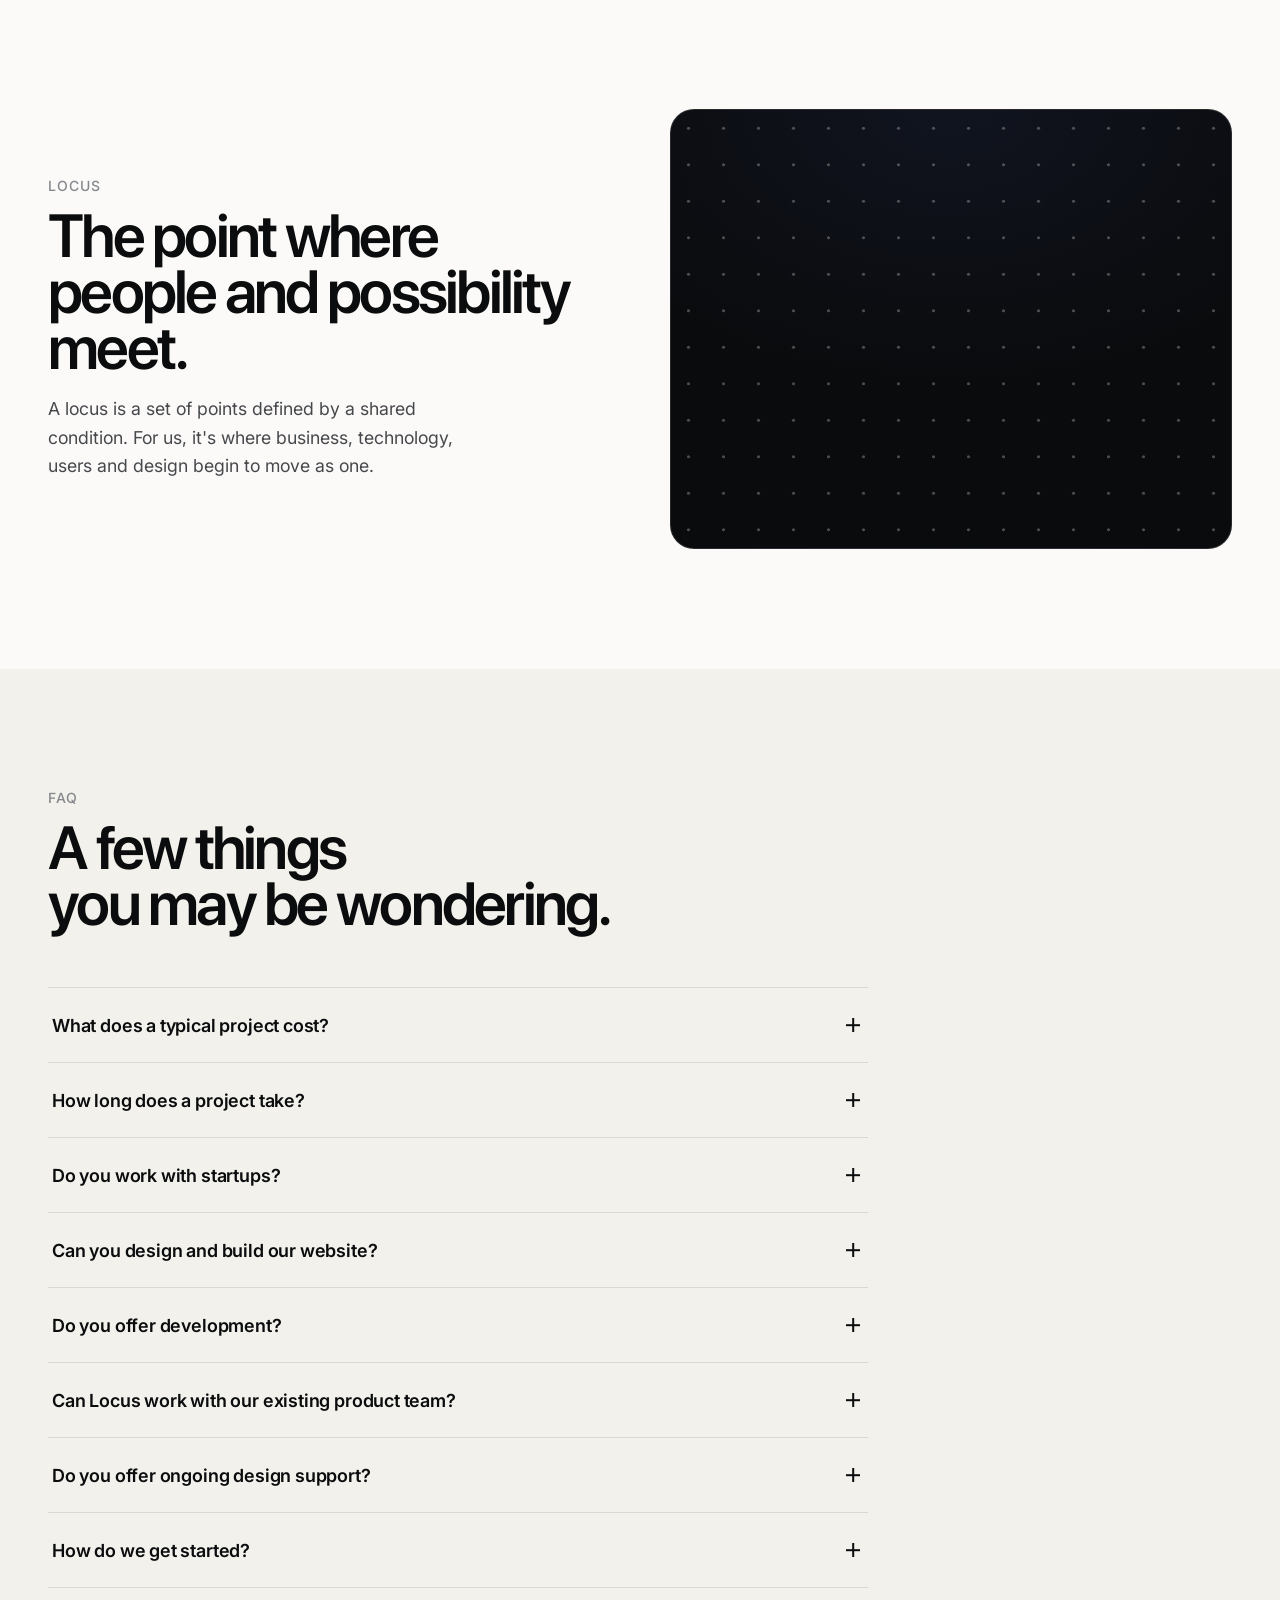
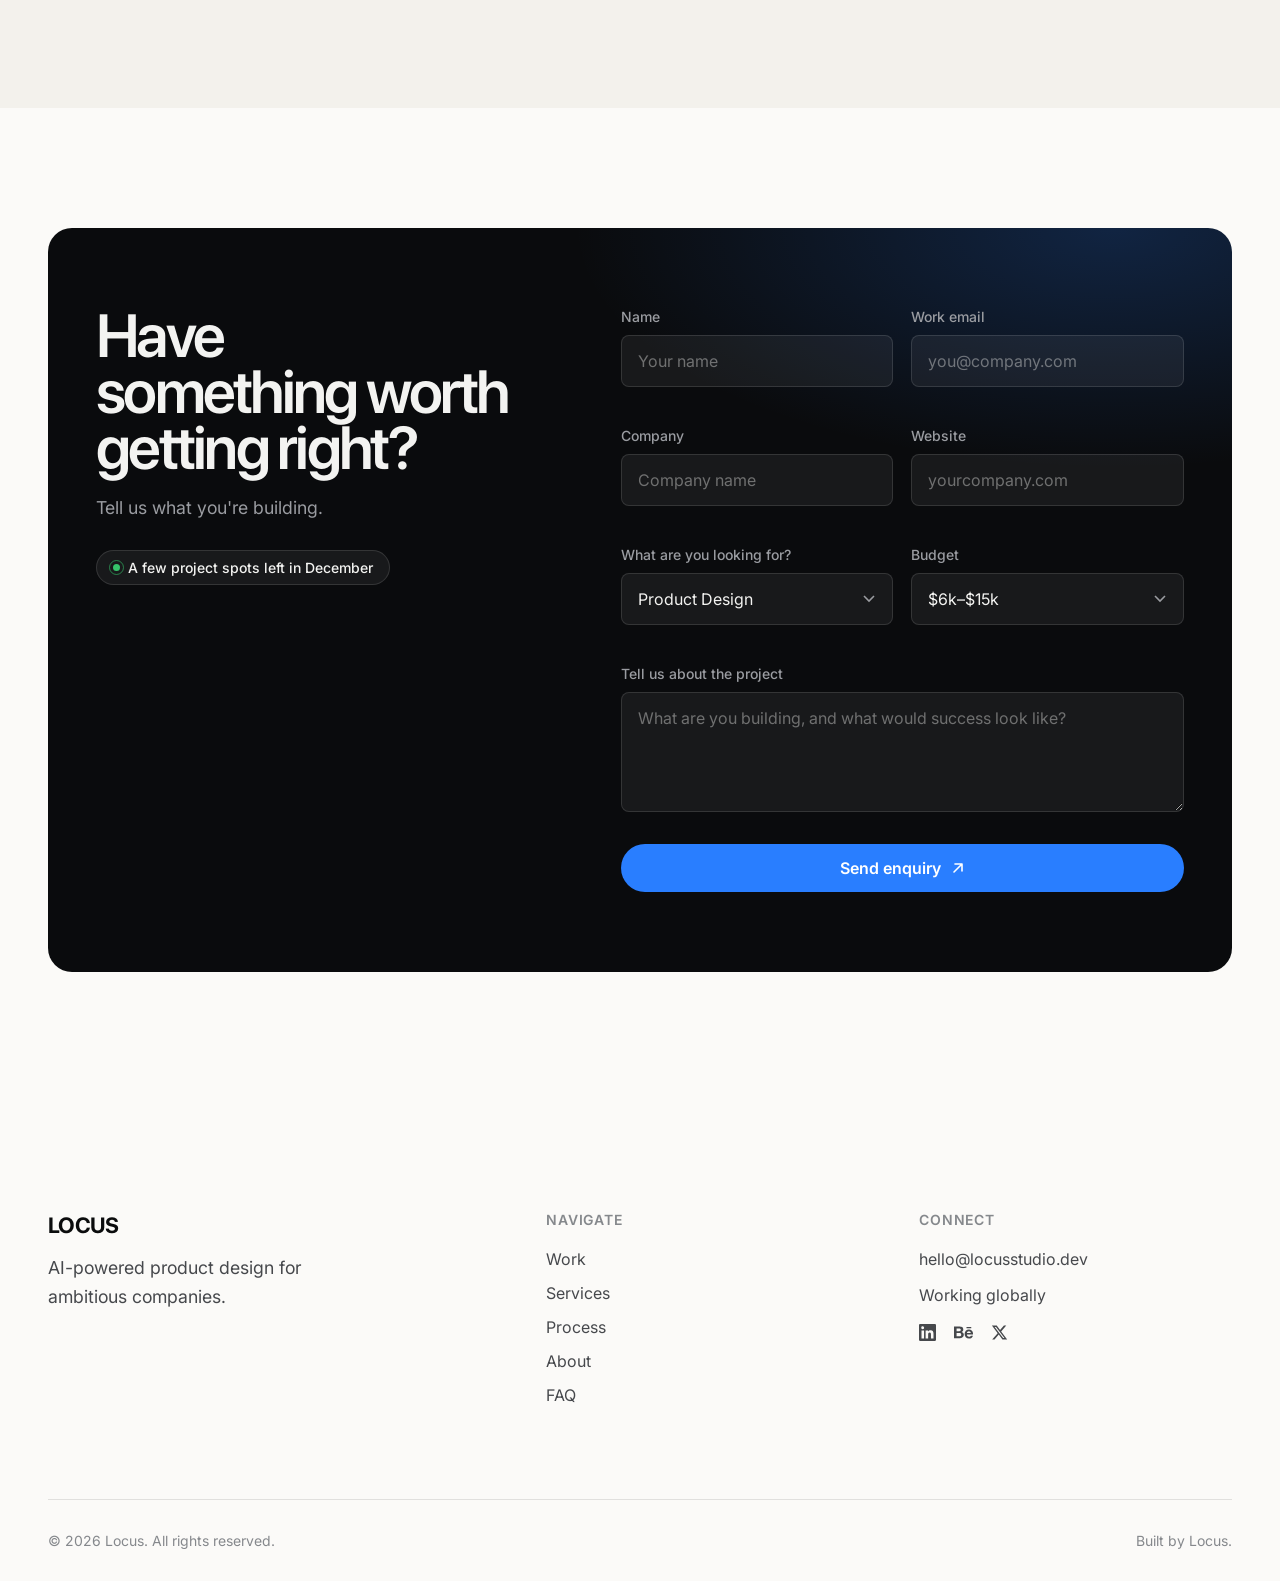
==== commit 2c9a6874: "Add Movva to client partners Seventh mark in the Trusted by row, using the existing trust-logo item " ====
--- a/index.html
+++ b/index.html
@@ -88,6 +88,7 @@
       <li class="trust-logo trust-logo-devorer"><img src="assets/brand-logos/devorer.svg" alt="D&eacute;vorer" width="509" height="161" loading="lazy"></li>
       <li class="trust-logo trust-logo-taste"><img src="assets/brand-logos/taste.svg" alt="Taste" width="690" height="122" loading="lazy"></li>
       <li class="trust-logo trust-logo-odoakpu"><img src="assets/brand-logos/ODOAKPUsvg.svg" alt="Odoakpu Microfinance Bank" width="157" height="33" loading="lazy"></li>
+      <li class="trust-logo trust-logo-movva"><img src="assets/brand-logos/Movva.svg" alt="Movva" width="100" height="17" loading="lazy"></li>
       <li class="trust-more">and many more</li>
     </ul>
   </div>
--- a/assets/css/home.css
+++ b/assets/css/home.css
@@ -100,9 +100,9 @@
      resolves to 80px — the same figure .work-list uses */
   margin-top:var(--space-6);
 }
-/* One treatment for six marks that arrive in three different colour
-   schemes (Andela is black artwork, Dévorer/Purse/Triton white, Taste
-   and Odoakpu are two-colour rasters): brightness(0) collapses each to
+/* One treatment for seven marks that arrive in three different colour
+   schemes (Andela is black artwork, Dévorer/Purse/Triton/Movva white,
+   Taste and Odoakpu two-colour rasters): brightness(0) collapses each to
    solid ink over its own alpha, and the opacity holds them at roughly
    --ink-soft so they sit under the Locus type rather than over it. */
 .trust-logo img{
@@ -114,10 +114,10 @@
 }
 .trust-logo:hover img{opacity:.92;}
 /* Per-logo widths, not a shared height: the source files differ in
-   aspect from 2.19 (Triton, a stacked lockup) to 5.66 (Taste, a wide
+   aspect from 2.19 (Triton, a stacked lockup) to 5.88 (Movva, a wide
    wordmark), so a single height would leave the wide marks huge and
    the stacked one tiny. Each width below is derived from that logo's
-   trimmed content box so the six carry the same optical weight, then
+   trimmed content box so the seven carry the same optical weight, then
    nudged for stroke weight — Dévorer is ultra-bold and reads heavier
    than its box, Andela's serif lighter. Height stays auto throughout,
    so no mark can be stretched. */
@@ -127,9 +127,10 @@
 .trust-logo-devorer{--logo-w:82;}
 .trust-logo-taste{--logo-w:115;}
 .trust-logo-odoakpu{--logo-w:110;}
+.trust-logo-movva{--logo-w:115;}
 .trust-more{font-size:15px;color:var(--ink-faint);}
 
-/* Below ~1180px the six no longer hold one comfortable row, so they
+/* Below ~1180px the seven no longer hold one comfortable row, so they
    move to a grid — 3 up, then 2 up — with "and many more" spanning
    the full width underneath, keeping the composition centred. */
 @media (max-width:1180px){
@@ -138,6 +139,12 @@
     row-gap:clamp(36px,5vw,52px);
   }
   .trust-more{grid-column:1 / -1;}
+  /* seven marks no longer divide evenly into the rows, so the last one
+     would sit alone in column one. Spanning it centres that odd mark over
+     the rows above, the same thing .trust-more already does. Written
+     against the count rather than Movva specifically, so it keeps holding
+     if a logo is added or dropped later. */
+  .trust-logo:nth-last-child(2):nth-child(3n+1){grid-column:1 / -1;}
 }
 /* the hard break in the heading balances its two lines while the type is
    large; below this it is small enough that a natural wrap over the full
@@ -163,6 +170,8 @@
     column-gap:clamp(24px,6vw,40px);
     row-gap:clamp(32px,8vw,44px);
   }
+  /* the two-up rows leave the same odd mark stranded — centre it too */
+  .trust-logo:nth-last-child(2):nth-child(2n+1){grid-column:1 / -1;}
 }
 
 /* ============================================================
@@ -405,7 +414,10 @@
   mask-image:linear-gradient(100deg, transparent 0%, transparent 26%, rgba(0,0,0,0.55) 52%, #000 78%);
 }
 .custom-engagement .service-name{color:#fff;}
-.custom-engagement p{max-width:420px;color:rgba(255,255,255,0.78);}
+/* 500 rather than the inherited 400: at 78% white on the blue the body copy
+   was reading thin, and the extra weight restores legibility at every width
+   without tipping into bold. Size, line-height, colour and width are unchanged. */
+.custom-engagement p{max-width:420px;color:rgba(255,255,255,0.78);font-weight:500;}
 .custom-engagement .btn-secondary{background:#fff;border-color:#fff;color:var(--accent);}
 .custom-engagement .btn-secondary:hover{background:#fff;border-color:#fff;color:var(--accent-dark);transform:translateY(-1px);box-shadow:0 10px 24px -8px rgba(8,26,64,0.38);}
 @media (max-width:760px){
